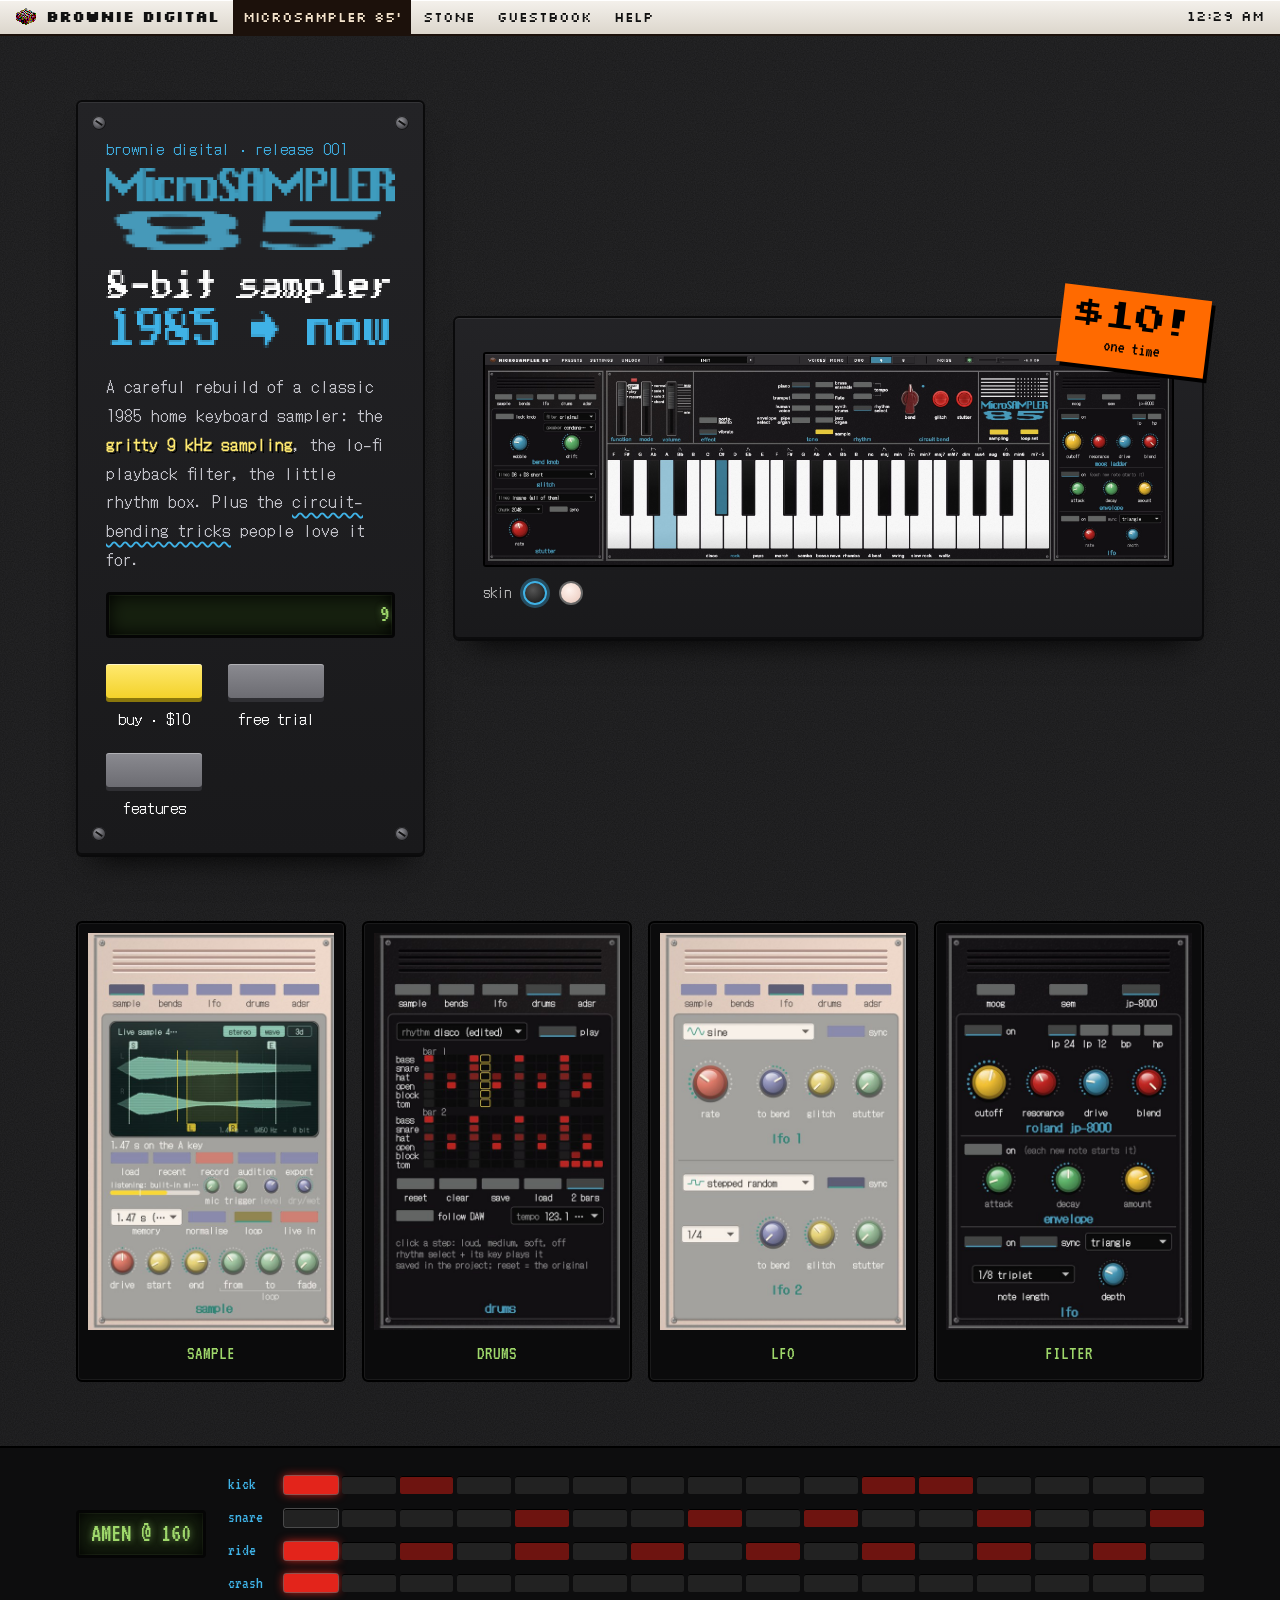
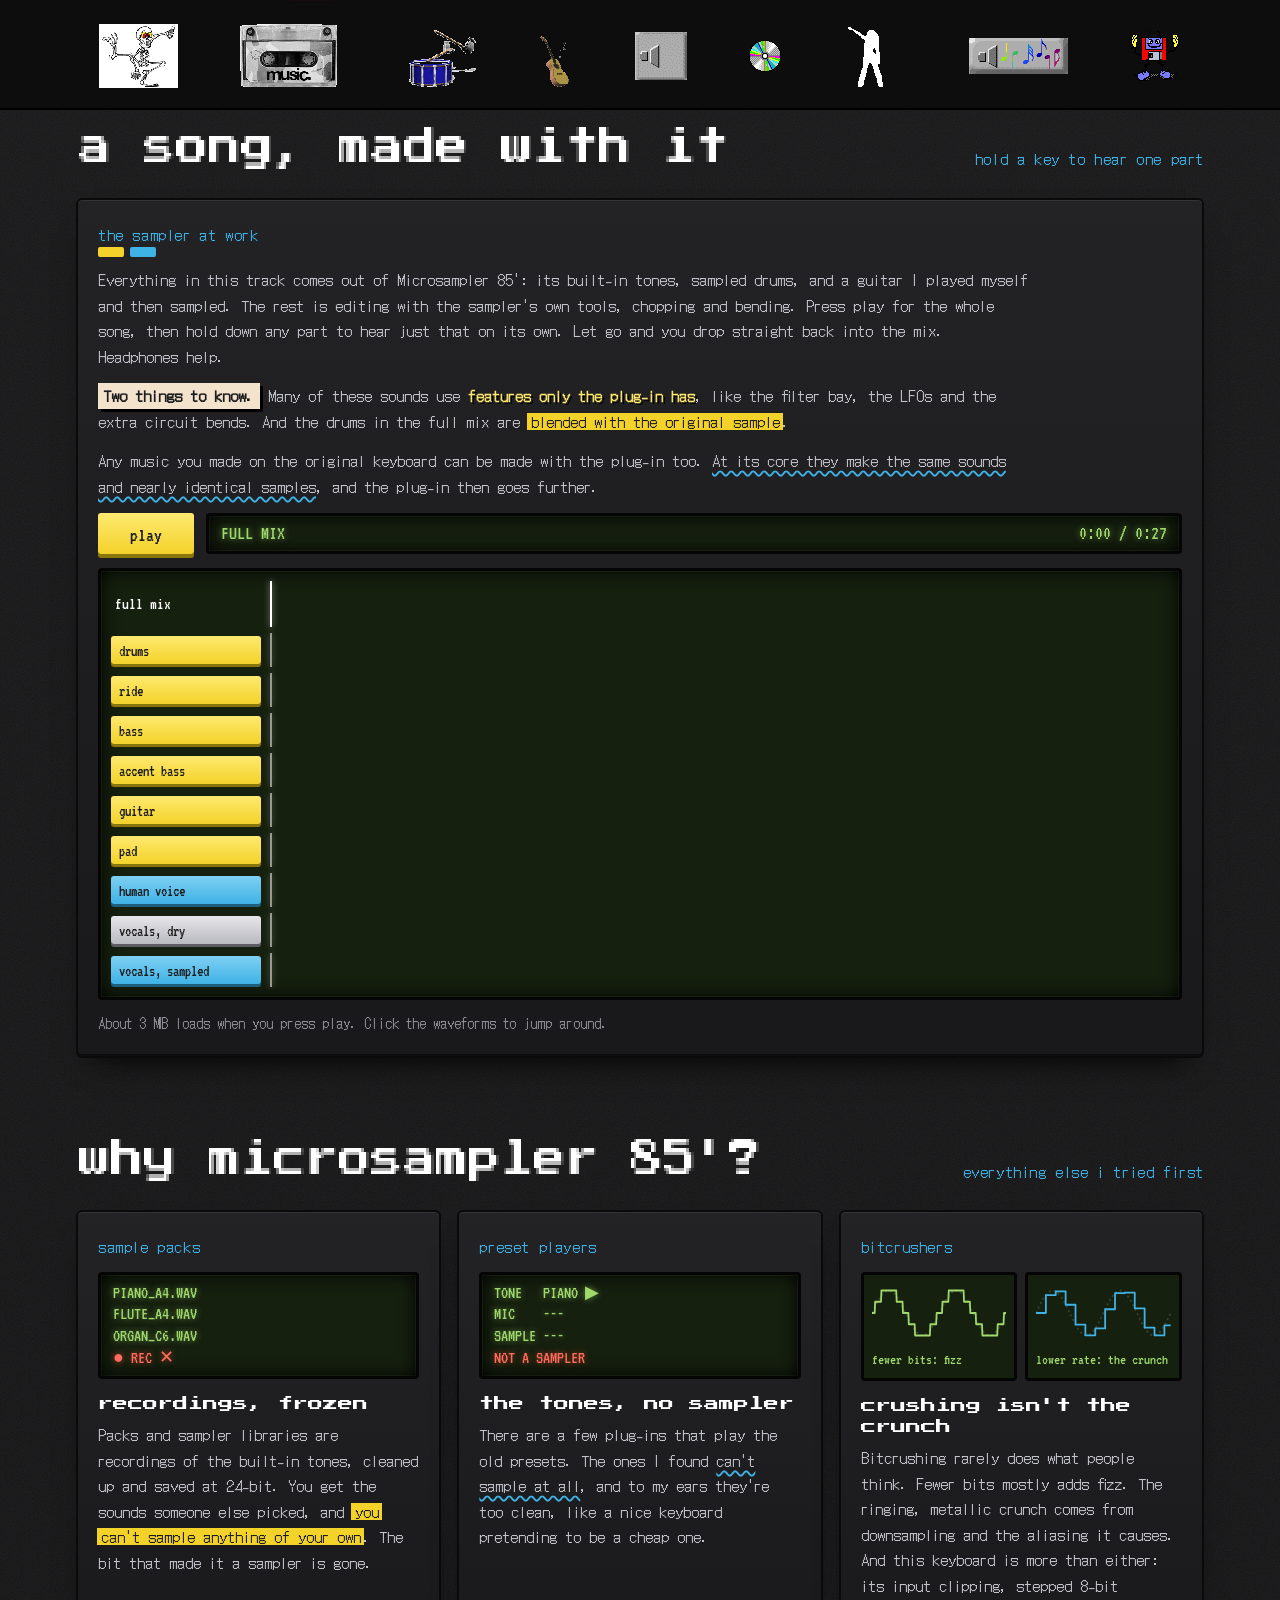
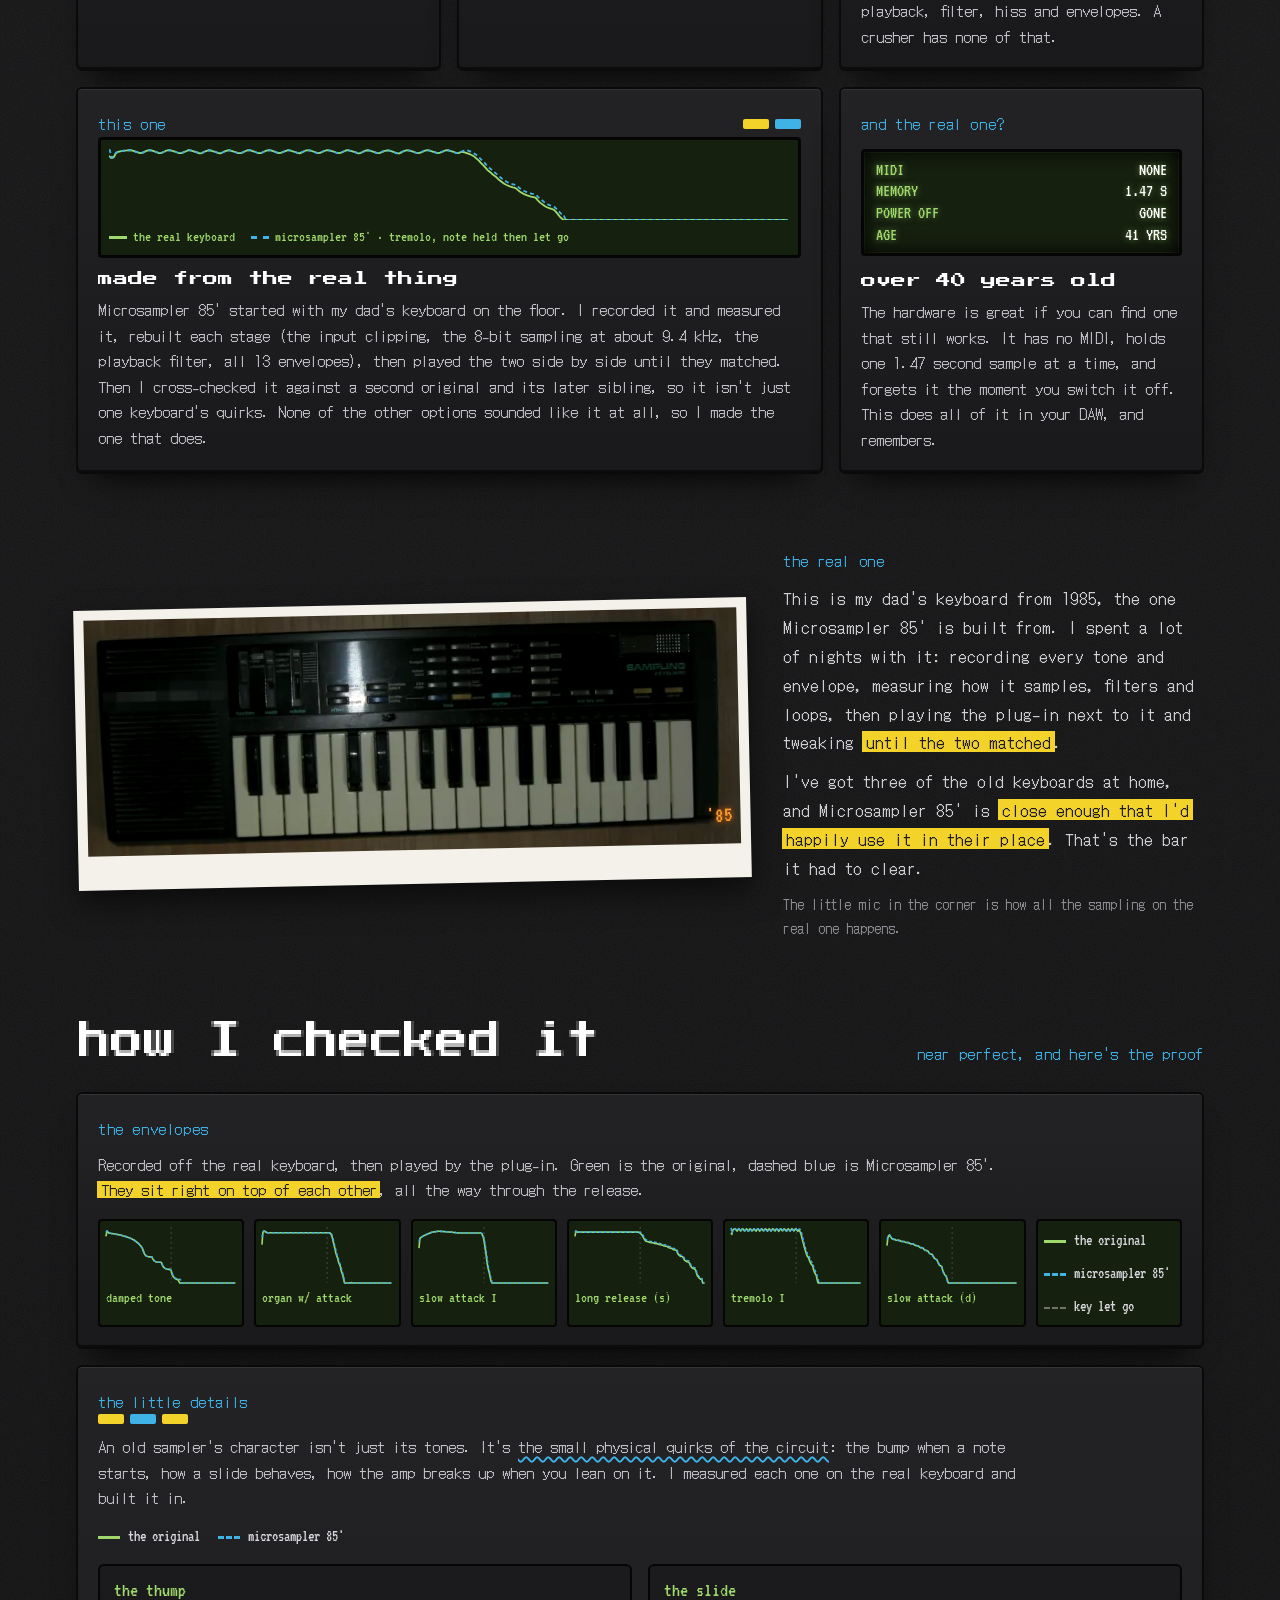
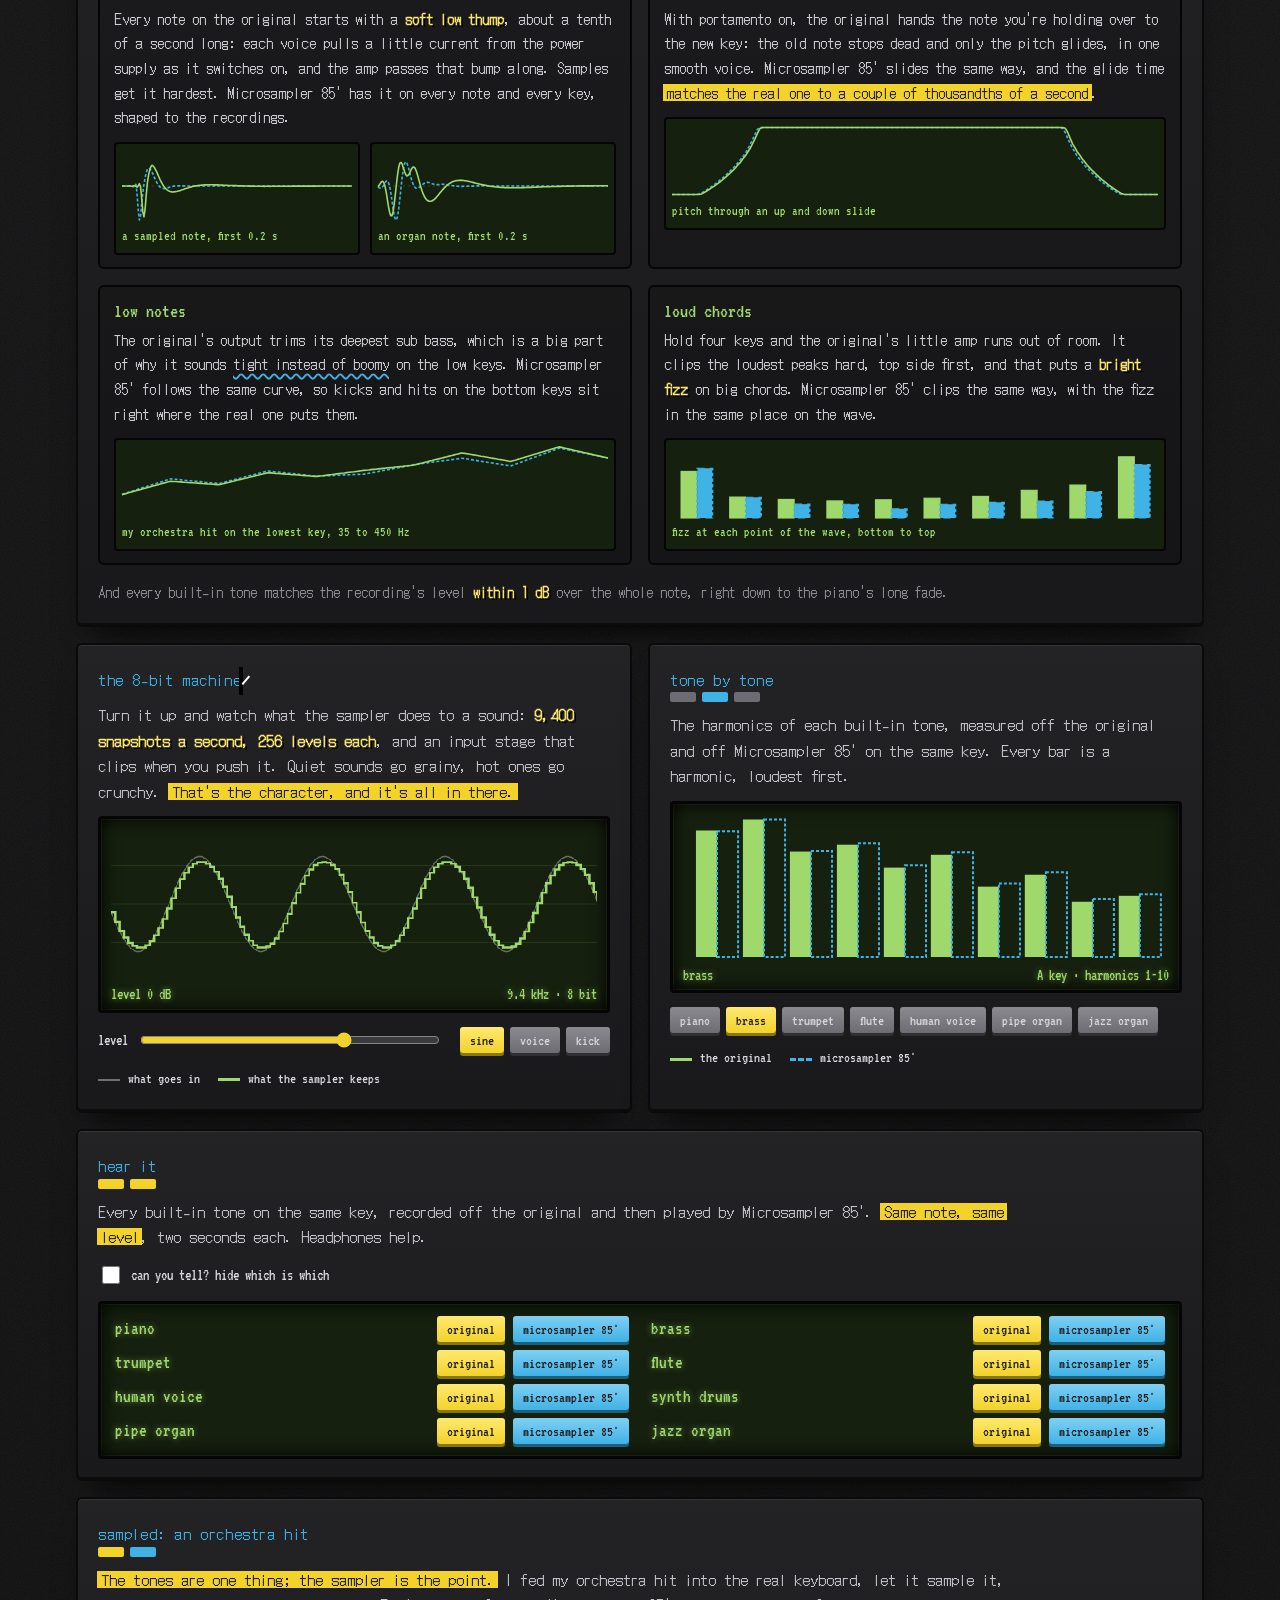
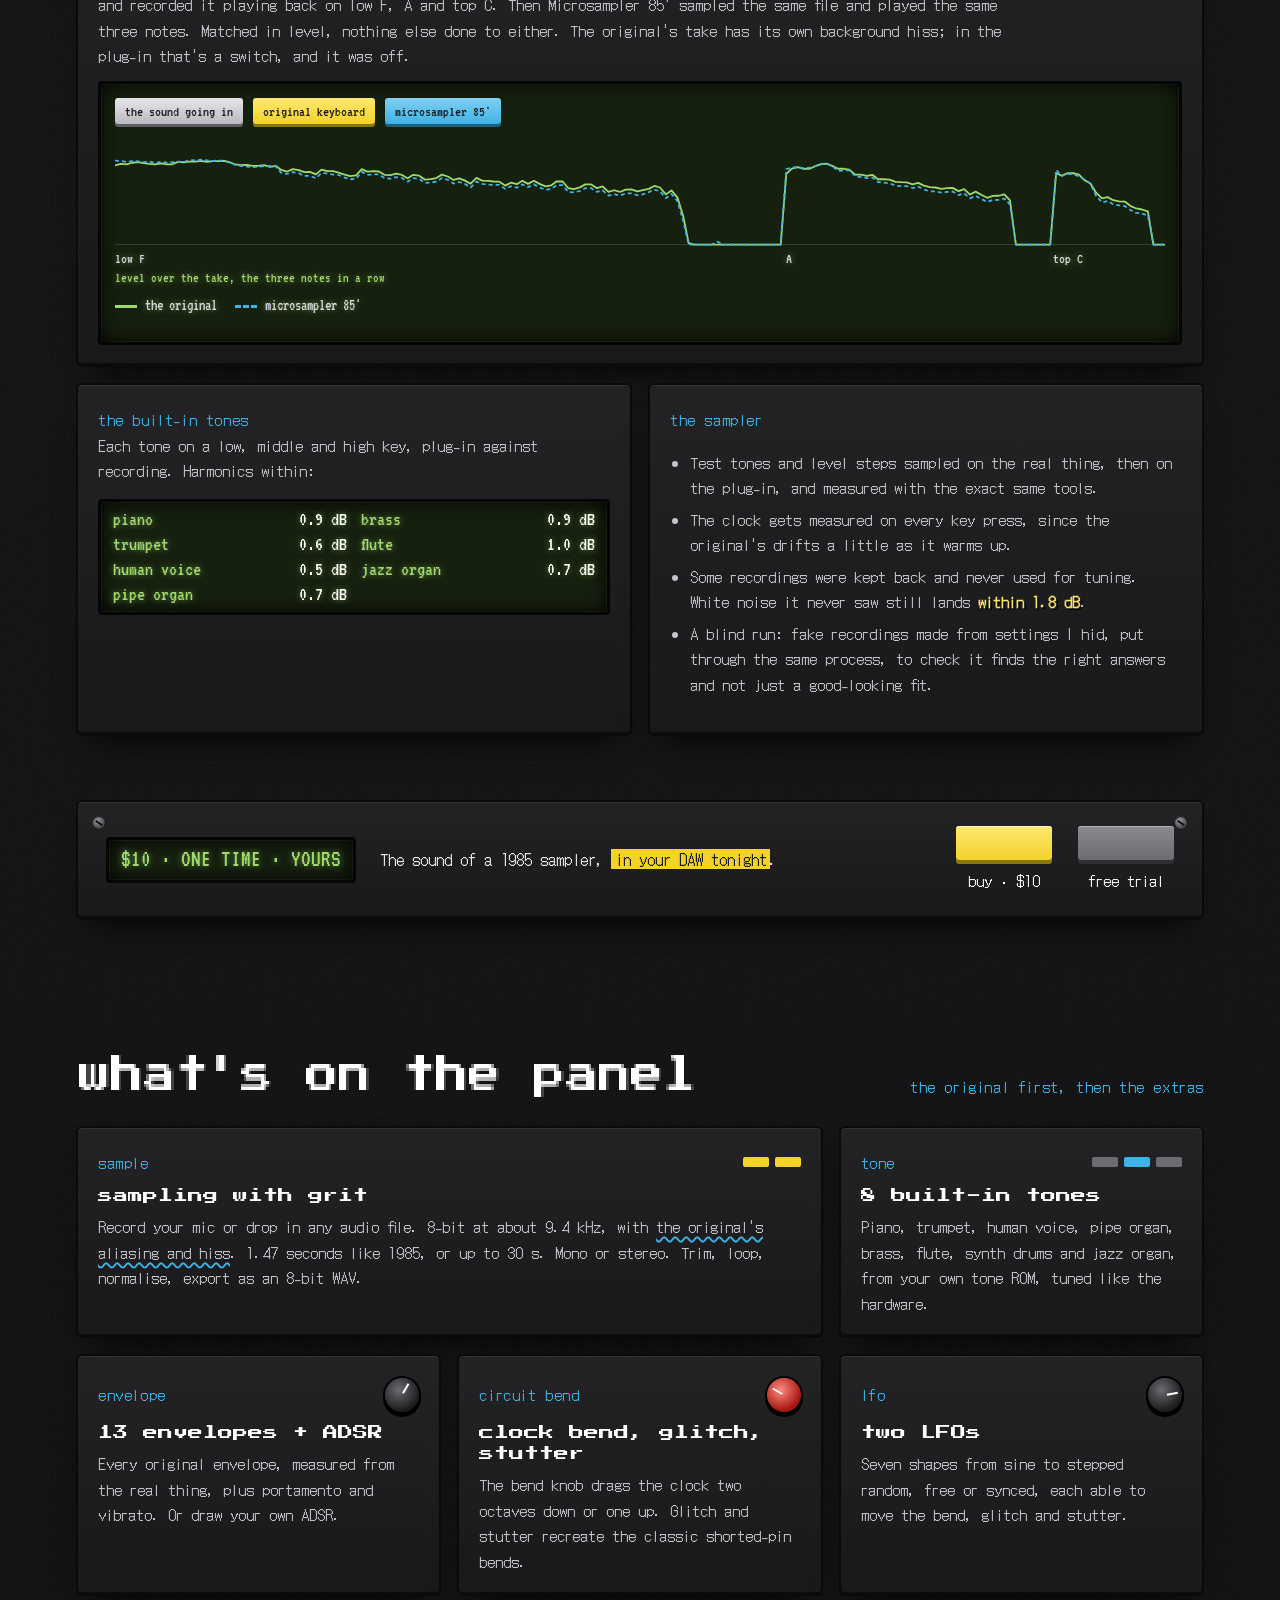
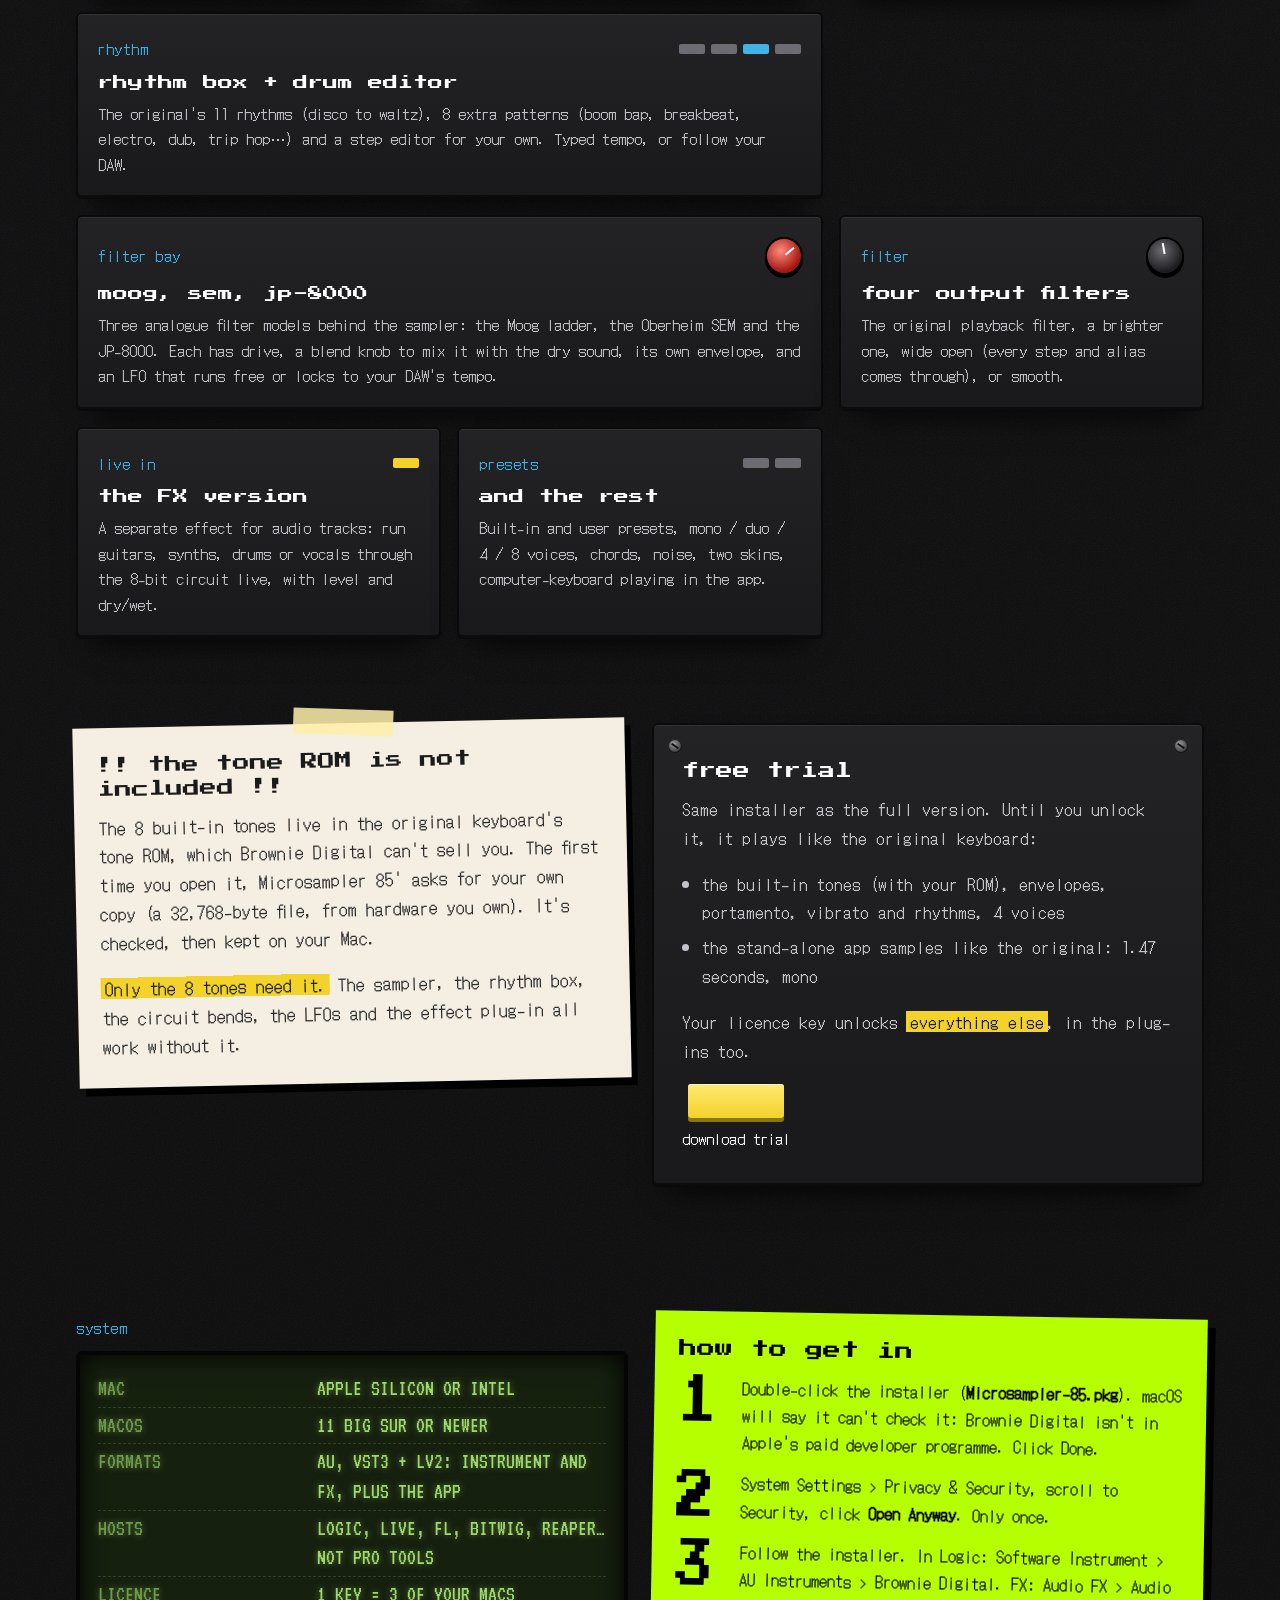
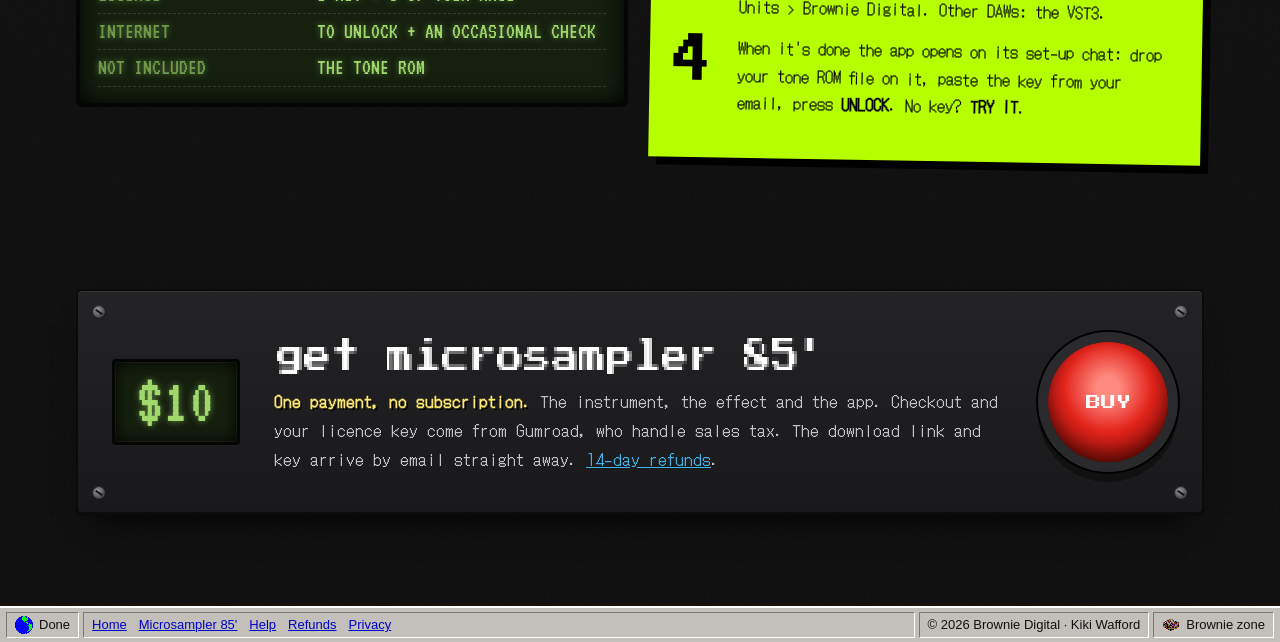
==== microsampler-85/index.html @ 53f3f204 "Buy button and support/privacy text now point at Gumroad" ====
<!doctype html>
<html lang="en">
<head>
<meta charset="utf-8">
<meta name="viewport" content="width=device-width, initial-scale=1">
<title>Microsampler 85'</title>
<meta name="description" content="Microsampler 85' by Brownie Digital: an 8-bit vintage sampler for macOS. Instrument and effect plug-in (AU, VST3, LV2) and a stand-alone app, for Apple Silicon and Intel Macs. $10.">
<link rel="icon" href="../favicon.ico" sizes="48x48">
<link rel="icon" type="image/png" sizes="96x96" href="../img/icon-96.png">
<link rel="icon" type="image/png" sizes="192x192" href="../img/icon-192.png">
<link rel="apple-touch-icon" href="../img/apple-touch-icon.png">
<link rel="preconnect" href="https://fonts.googleapis.com">
<link rel="preconnect" href="https://fonts.gstatic.com" crossorigin>
<link href="https://fonts.googleapis.com/css2?family=DotGothic16&family=Press+Start+2P&family=Silkscreen:wght@400;700&family=VT323&display=swap" rel="stylesheet">
<link rel="stylesheet" href="../style.css?v=18">
<link rel="stylesheet" href="ms85.css?v=11">
<meta property="og:title" content="Microsampler 85' by Brownie Digital">
<meta property="og:description" content="An 8-bit vintage sampler for your Mac: crunchy 9 kHz sampling, circuit bends, a rhythm box. $10.">
<meta property="og:image" content="https://uncleacid1.github.io/img/window-black-grille.jpg">
<meta property="og:site_name" content="Brownie Digital">
</head>
<body>
<header class="topbar">
  <div class="wrap">
    <a class="mark" href="../"><img src="../img/brownie-dither.png" alt="" width="24" height="24"><span>Brownie Digital</span></a>
    <nav class="nav">
      <a href="../microsampler-85/" aria-current="page">Microsampler 85'</a>
      <a href="../#stone">STONE</a>
      <a href="../#guestbook">Guestbook</a>
      <a href="../support/">Help</a>
    </nav>
    <span class="clock" id="clock"></span>
  </div>
</header>

<main class="ms">
  <!-- 1 · faceplate -->
  <section class="face">
    <div class="wrap face-grid">
      <div class="mold">
        <span class="screw tl"></span><span class="screw tr"></span><span class="screw bl"></span><span class="screw br"></span>
        <div class="lbl">brownie digital · release 001</div>
        <img class="logo" src="../img/logo-ms85.png" alt="Microsampler 85'" width="619" height="177">
        <h1 data-lofi="0.34" data-sy="1.4" data-tear><span class="ln">8-bit sampler</span><span class="ln" style="color: #3fb2e6">1985 → now</span></h1>
        <p>A careful rebuild of a classic 1985 home keyboard sampler: the <span class="fx-pop">gritty 9 kHz sampling</span>, the lo-fi playback filter, the little rhythm box. Plus the <span class="fx-wave">circuit-bending tricks</span> people love it for.</p>
        <div class="lcd" aria-hidden="true"><span class="run">9.4 kHz · 8 BIT · 1.47 SEC · 13 ENVELOPES · 11 RHYTHMS · CLOCK BEND · GLITCH · STUTTER · 2 LFOS · AU · VST3 · LV2 · APP · APPLE SILICON + INTEL ·</span></div>
        <div class="keys">
          <a class="key" href="#buy"><i></i>buy · $10</a>
          <a class="key grey" href="#trial"><i></i>free trial</a>
          <a class="key grey" href="#features"><i></i>features</a>
        </div>
      </div>
      <div class="mold screen-wrap">
        <div class="flyer o price">$10!<small>one time</small></div>
        <img id="hero-shot" src="../img/window-black-bends.jpg?v=3" alt="Microsampler 85' with the black skin, the circuit bend settings and the Moog filter open" width="2319" height="710">
        <div class="skins" role="group" aria-label="Skin">skin
          <button type="button" data-skin="black" aria-pressed="true" aria-label="Black skin"></button>
          <button type="button" data-skin="pink" aria-pressed="false" aria-label="Pink skin"></button>
        </div>
      </div>
    </div>
  </section>

  <!-- 4 · screens -->
  <section style="padding-top: 0">
    <div class="wrap screens">
      <figure><img src="../img/bay-pink-sample.jpg?v=3" alt="The sample screen" width="520" height="840" loading="lazy"><figcaption>SAMPLE</figcaption></figure>
      <figure><img src="../img/bay-black-drums.jpg?v=3" alt="The drum editor" width="520" height="840" loading="lazy"><figcaption>DRUMS</figcaption></figure>
      <figure><img src="../img/bay-pink-lfo.jpg?v=3" alt="The two LFOs" width="520" height="840" loading="lazy"><figcaption>LFO</figcaption></figure>
      <figure><img src="../img/bay-black-filter.jpg?v=3" alt="The filter bay: a JP-8000 style filter with blend and a tempo-synced LFO" width="520" height="840" loading="lazy"><figcaption>FILTER</figcaption></figure>
    </div>
  </section>

  <!-- 2 · the break -->
  <section class="breaks" aria-label="A drum pattern">
    <div class="wrap">
      <div class="lcd" style="font-size: 26px">AMEN @ 160</div>
      <div class="steps" id="steps" aria-hidden="true"></div>
    </div>
    <div class="gif-row" style="max-width: var(--wrap); margin: 0 auto; padding: 4px 16px 20px; justify-content: space-around"><img class="gif" src="../img/gif/skeleton.gif" alt="" loading="lazy"><img class="gif" src="../img/gif/cassette.gif" alt="" loading="lazy"><img class="gif" src="../img/gif/drum.gif" alt="" loading="lazy"><img class="gif" src="../img/gif/guitar.gif" alt="" loading="lazy"><img class="gif" src="../img/gif/speaker-btn.gif" alt="" loading="lazy"><img class="gif" src="../img/gif/cd-2.gif" alt="" loading="lazy"><img class="gif" src="../img/gif/dancer.gif" alt="" loading="lazy"><img class="gif" src="../img/gif/music-speaker.gif" alt="" loading="lazy"><img class="gif" src="../img/gif/floppy-robot.gif" alt="" loading="lazy"></div>
  </section>

  <!-- 4b · the song: the whole track, with every part held-to-solo -->
  <section id="song" style="padding-top: 10px">
    <div class="wrap">
      <div class="sec-head">
        <h2 data-lofi="0.4" data-sy="1.3"><span class="ln">a song, made with it</span></h2>
        <span class="lbl">hold a key to hear one part</span>
      </div>
      <div class="mold song">
        <div class="lbl">the sampler at work <span class="mini-keys"><span class="y"></span><span class="b"></span></span></div>
        <p>Everything in this track comes out of Microsampler 85': its built-in tones, sampled drums, and a guitar I played myself and then sampled. The rest is editing with the sampler's own tools, chopping and bending. Press play for the whole song, then hold down any part to hear just that on its own. Let go and you drop straight back into the mix. Headphones help.</p>
        <p class="song-fine"><b class="fx-box fx-jit">Two things to know.</b> Many of these sounds use <span class="fx-pop">features only the plug-in has</span>, like the filter bay, the LFOs and the extra circuit bends. And the drums in the full mix are <span class="fx-mark">blended with the original sample</span>.</p>
        <p class="song-fine">Any music you made on the original keyboard can be made with the plug-in too. <span class="fx-wave">At its core they make the same sounds and nearly identical samples</span>, and the plug-in then goes further.</p>
        <div class="song-top">
          <button type="button" class="song-play" id="songPlay" aria-label="Play the song">play</button>
          <div class="lcd song-lcd"><span id="songState">FULL MIX</span><span id="songTime">0:00 / 0:27</span></div>
        </div>
        <div class="song-grid" id="songGrid">
          <div class="song-loading" id="songLoading" hidden role="status"><span>Loading<b class="dots"></b></span></div>
          <div class="song-row main"><span class="song-name">full mix</span><div class="song-lane"><canvas></canvas><i class="ph"></i></div></div>
          <div class="song-row"><button type="button" class="song-btn" data-s="drums" aria-label="Hold to hear only the drums">drums</button><div class="song-lane"><canvas></canvas><i class="ph"></i></div></div>
          <div class="song-row"><button type="button" class="song-btn" data-s="ride" aria-label="Hold to hear only the ride">ride</button><div class="song-lane"><canvas></canvas><i class="ph"></i></div></div>
          <div class="song-row"><button type="button" class="song-btn" data-s="bass" aria-label="Hold to hear only the bass">bass</button><div class="song-lane"><canvas></canvas><i class="ph"></i></div></div>
          <div class="song-row"><button type="button" class="song-btn" data-s="accent-bass" aria-label="Hold to hear only the accent bass">accent bass</button><div class="song-lane"><canvas></canvas><i class="ph"></i></div></div>
          <div class="song-row"><button type="button" class="song-btn" data-s="guitar" aria-label="Hold to hear only the guitar">guitar</button><div class="song-lane"><canvas></canvas><i class="ph"></i></div></div>
          <div class="song-row"><button type="button" class="song-btn" data-s="pad" aria-label="Hold to hear only the pad">pad</button><div class="song-lane"><canvas></canvas><i class="ph"></i></div></div>
          <div class="song-row"><button type="button" class="song-btn" data-s="human-voice" aria-label="Hold to hear only the human voice">human voice</button><div class="song-lane"><canvas></canvas><i class="ph"></i></div></div>
          <div class="song-row"><button type="button" class="song-btn" data-s="vocals-raw" aria-label="Hold to hear only the vocals, dry">vocals, dry</button><div class="song-lane"><canvas></canvas><i class="ph"></i></div></div>
          <div class="song-row"><button type="button" class="song-btn" data-s="vocals" aria-label="Hold to hear only the vocals, sampled">vocals, sampled</button><div class="song-lane"><canvas></canvas><i class="ph"></i></div></div>
        </div>
        <p class="small" id="songNote">About 3 MB loads when you press play. Click the waveforms to jump around.</p>
      </div>
    </div>
  </section>

  <!-- 4c · why this one -->
  <section id="why" style="padding-top: 10px">
    <div class="wrap">
      <div class="sec-head">
        <h2 data-lofi="0.4" data-sy="1.3"><span class="ln">why microsampler 85'?</span></h2>
        <span class="lbl">everything else I tried first</span>
      </div>
      <div class="ctrl">
        <div class="mold"><div class="lbl">sample packs</div><div class="why-vis lcd files" aria-hidden="true"><span>PIANO_A4.WAV</span><span>FLUTE_A4.WAV</span><span>ORGAN_C6.WAV</span><span class="no">● REC ✕</span></div><h3>recordings, frozen</h3><p>Packs and sampler libraries are recordings of the built-in tones, cleaned up and saved at 24-bit. You get the sounds someone else picked, and <span class="fx-mark">you can't sample anything of your own</span>. The bit that made it a sampler is gone.</p></div>
        <div class="mold"><div class="lbl">preset players</div><div class="why-vis lcd files" aria-hidden="true"><span>TONE&nbsp;&nbsp;&nbsp;PIANO ▶</span><span>MIC&nbsp;&nbsp;&nbsp;&nbsp;---</span><span>SAMPLE ---</span><span class="no">NOT A SAMPLER</span></div><h3>the tones, no sampler</h3><p>There are a few plug-ins that play the old presets. The ones I found <span class="fx-wave">can't sample at all</span>, and to my ears they're too clean, like a nice keyboard pretending to be a cheap one.</p></div>
        <div class="mold"><div class="lbl">bitcrushers</div><div class="why-vis crush" aria-hidden="true"><figure><svg viewBox="0 0 300 80" preserveAspectRatio="none"><polyline class="ghost" points="0,40.0 2,37.5 4,35.0 6,32.5 8,30.1 10,27.8 12,25.5 14,23.4 16,21.4 18,19.5 20,17.7 22,16.1 24,14.7 26,13.4 28,12.3 30,11.5 32,10.8 34,10.3 36,10.1 38,10.0 40,10.2 42,10.5 44,11.1 46,11.9 48,12.9 50,14.0 52,15.4 54,16.9 56,18.6 58,20.4 60,22.4 62,24.5 64,26.7 66,29.0 68,31.3 70,33.8 72,36.2 74,38.7 76,41.3 78,43.8 80,46.2 82,48.7 84,51.0 86,53.3 88,55.5 90,57.6 92,59.6 94,61.4 96,63.1 98,64.6 100,66.0 102,67.1 104,68.1 106,68.9 108,69.5 110,69.8 112,70.0 114,69.9 116,69.7 118,69.2 120,68.5 122,67.7 124,66.6 126,65.3 128,63.9 130,62.3 132,60.5 134,58.6 136,56.6 138,54.5 140,52.2 142,49.9 144,47.5 146,45.0 148,42.5 150,40.0 152,37.5 154,35.0 156,32.5 158,30.1 160,27.8 162,25.5 164,23.4 166,21.4 168,19.5 170,17.7 172,16.1 174,14.7 176,13.4 178,12.3 180,11.5 182,10.8 184,10.3 186,10.1 188,10.0 190,10.2 192,10.5 194,11.1 196,11.9 198,12.9 200,14.0 202,15.4 204,16.9 206,18.6 208,20.4 210,22.4 212,24.5 214,26.7 216,29.0 218,31.3 220,33.8 222,36.2 224,38.7 226,41.3 228,43.8 230,46.2 232,48.7 234,51.0 236,53.3 238,55.5 240,57.6 242,59.6 244,61.4 246,63.1 248,64.6 250,66.0 252,67.1 254,68.1 256,68.9 258,69.5 260,69.8 262,70.0 264,69.9 266,69.7 268,69.2 270,68.5 272,67.7 274,66.6 276,65.3 278,63.9 280,62.3 282,60.5 284,58.6 286,56.6 288,54.5 290,52.2 292,49.9 294,47.5 296,45.0 298,42.5 300,40.0"/><polyline class="hw" points="0,40.0 1,40.0 2,40.0 3,40.0 4,40.0 5,40.0 6,40.0 7,25.0 8,25.0 9,25.0 10,25.0 11,25.0 12,25.0 13,25.0 14,25.0 15,25.0 16,25.0 17,25.0 18,25.0 19,25.0 20,25.0 21,10.0 22,10.0 23,10.0 24,10.0 25,10.0 26,10.0 27,10.0 28,10.0 29,10.0 30,10.0 31,10.0 32,10.0 33,10.0 34,10.0 35,10.0 36,10.0 37,10.0 38,10.0 39,10.0 40,10.0 41,10.0 42,10.0 43,10.0 44,10.0 45,10.0 46,10.0 47,10.0 48,10.0 49,10.0 50,10.0 51,10.0 52,10.0 53,10.0 54,10.0 55,25.0 56,25.0 57,25.0 58,25.0 59,25.0 60,25.0 61,25.0 62,25.0 63,25.0 64,25.0 65,25.0 66,25.0 67,25.0 68,25.0 69,40.0 70,40.0 71,40.0 72,40.0 73,40.0 74,40.0 75,40.0 76,40.0 77,40.0 78,40.0 79,40.0 80,40.0 81,40.0 82,55.0 83,55.0 84,55.0 85,55.0 86,55.0 87,55.0 88,55.0 89,55.0 90,55.0 91,55.0 92,55.0 93,55.0 94,55.0 95,55.0 96,70.0 97,70.0 98,70.0 99,70.0 100,70.0 101,70.0 102,70.0 103,70.0 104,70.0 105,70.0 106,70.0 107,70.0 108,70.0 109,70.0 110,70.0 111,70.0 112,70.0 113,70.0 114,70.0 115,70.0 116,70.0 117,70.0 118,70.0 119,70.0 120,70.0 121,70.0 122,70.0 123,70.0 124,70.0 125,70.0 126,70.0 127,70.0 128,70.0 129,70.0 130,55.0 131,55.0 132,55.0 133,55.0 134,55.0 135,55.0 136,55.0 137,55.0 138,55.0 139,55.0 140,55.0 141,55.0 142,55.0 143,55.0 144,40.0 145,40.0 146,40.0 147,40.0 148,40.0 149,40.0 150,40.0 151,40.0 152,40.0 153,40.0 154,40.0 155,40.0 156,40.0 157,25.0 158,25.0 159,25.0 160,25.0 161,25.0 162,25.0 163,25.0 164,25.0 165,25.0 166,25.0 167,25.0 168,25.0 169,25.0 170,25.0 171,10.0 172,10.0 173,10.0 174,10.0 175,10.0 176,10.0 177,10.0 178,10.0 179,10.0 180,10.0 181,10.0 182,10.0 183,10.0 184,10.0 185,10.0 186,10.0 187,10.0 188,10.0 189,10.0 190,10.0 191,10.0 192,10.0 193,10.0 194,10.0 195,10.0 196,10.0 197,10.0 198,10.0 199,10.0 200,10.0 201,10.0 202,10.0 203,10.0 204,10.0 205,25.0 206,25.0 207,25.0 208,25.0 209,25.0 210,25.0 211,25.0 212,25.0 213,25.0 214,25.0 215,25.0 216,25.0 217,25.0 218,25.0 219,40.0 220,40.0 221,40.0 222,40.0 223,40.0 224,40.0 225,40.0 226,40.0 227,40.0 228,40.0 229,40.0 230,40.0 231,40.0 232,55.0 233,55.0 234,55.0 235,55.0 236,55.0 237,55.0 238,55.0 239,55.0 240,55.0 241,55.0 242,55.0 243,55.0 244,55.0 245,55.0 246,70.0 247,70.0 248,70.0 249,70.0 250,70.0 251,70.0 252,70.0 253,70.0 254,70.0 255,70.0 256,70.0 257,70.0 258,70.0 259,70.0 260,70.0 261,70.0 262,70.0 263,70.0 264,70.0 265,70.0 266,70.0 267,70.0 268,70.0 269,70.0 270,70.0 271,70.0 272,70.0 273,70.0 274,70.0 275,70.0 276,70.0 277,70.0 278,70.0 279,70.0 280,55.0 281,55.0 282,55.0 283,55.0 284,55.0 285,55.0 286,55.0 287,55.0 288,55.0 289,55.0 290,55.0 291,55.0 292,55.0 293,55.0 294,40.0 295,40.0 296,40.0 297,40.0 298,40.0 299,40.0 300,40.0"/></svg><figcaption>fewer bits: fizz</figcaption></figure><figure><svg viewBox="0 0 300 80" preserveAspectRatio="none"><polyline class="ghost" points="0,40.0 2,37.5 4,35.0 6,32.5 8,30.1 10,27.8 12,25.5 14,23.4 16,21.4 18,19.5 20,17.7 22,16.1 24,14.7 26,13.4 28,12.3 30,11.5 32,10.8 34,10.3 36,10.1 38,10.0 40,10.2 42,10.5 44,11.1 46,11.9 48,12.9 50,14.0 52,15.4 54,16.9 56,18.6 58,20.4 60,22.4 62,24.5 64,26.7 66,29.0 68,31.3 70,33.8 72,36.2 74,38.7 76,41.3 78,43.8 80,46.2 82,48.7 84,51.0 86,53.3 88,55.5 90,57.6 92,59.6 94,61.4 96,63.1 98,64.6 100,66.0 102,67.1 104,68.1 106,68.9 108,69.5 110,69.8 112,70.0 114,69.9 116,69.7 118,69.2 120,68.5 122,67.7 124,66.6 126,65.3 128,63.9 130,62.3 132,60.5 134,58.6 136,56.6 138,54.5 140,52.2 142,49.9 144,47.5 146,45.0 148,42.5 150,40.0 152,37.5 154,35.0 156,32.5 158,30.1 160,27.8 162,25.5 164,23.4 166,21.4 168,19.5 170,17.7 172,16.1 174,14.7 176,13.4 178,12.3 180,11.5 182,10.8 184,10.3 186,10.1 188,10.0 190,10.2 192,10.5 194,11.1 196,11.9 198,12.9 200,14.0 202,15.4 204,16.9 206,18.6 208,20.4 210,22.4 212,24.5 214,26.7 216,29.0 218,31.3 220,33.8 222,36.2 224,38.7 226,41.3 228,43.8 230,46.2 232,48.7 234,51.0 236,53.3 238,55.5 240,57.6 242,59.6 244,61.4 246,63.1 248,64.6 250,66.0 252,67.1 254,68.1 256,68.9 258,69.5 260,69.8 262,70.0 264,69.9 266,69.7 268,69.2 270,68.5 272,67.7 274,66.6 276,65.3 278,63.9 280,62.3 282,60.5 284,58.6 286,56.6 288,54.5 290,52.2 292,49.9 294,47.5 296,45.0 298,42.5 300,40.0"/><polyline class="pl" points="0,40.0 22,40.0 22,16.1 44,16.1 44,11.1 66,11.1 66,29.0 88,29.0 88,55.5 110,55.5 110,69.8 132,69.8 132,60.5 154,60.5 154,35.0 176,35.0 176,13.4 198,13.4 198,12.9 220,12.9 220,33.8 242,33.8 242,59.6 264,59.6 264,69.9 286,69.9 286,56.6 300,56.6"/></svg><figcaption>lower rate: the crunch</figcaption></figure></div><h3>crushing isn't the crunch</h3><p>Bitcrushing rarely does what people think. Fewer bits mostly adds fizz. The ringing, metallic crunch comes from downsampling and the aliasing it causes. And this keyboard is more than either: its input clipping, stepped 8-bit playback, filter, hiss and envelopes. A crusher has none of that.</p></div>
        <div class="mold wide"><div class="lbl">this one <span class="mini-keys"><span class="y"></span><span class="b"></span></span></div><div class="why-vis match" aria-hidden="true"><svg viewBox="0 0 300 80" preserveAspectRatio="none"><polyline class="hw" points="0.0,8.6 1.0,11.3 2.0,10.5 3.0,6.1 4.0,4.3 5.0,3.7 6.0,3.3 7.0,2.9 8.0,2.7 9.0,2.3 10.0,2.7 11.0,3.4 12.0,4.3 13.0,5.2 14.0,5.8 15.0,5.1 16.0,3.8 17.0,2.8 18.0,2.4 19.0,3.0 20.0,3.8 21.0,4.7 22.0,5.6 23.0,5.6 24.0,4.4 25.0,3.3 26.0,2.5 27.0,2.5 28.0,3.2 29.0,3.9 30.0,5.0 31.0,5.8 32.0,5.6 33.0,4.6 34.0,3.6 35.0,2.4 36.0,2.7 37.0,3.4 38.0,4.2 39.0,5.1 40.0,6.0 41.0,5.6 42.0,4.2 43.0,3.2 44.0,2.5 45.0,2.9 46.0,3.7 47.0,4.4 48.0,5.5 49.0,6.0 50.0,5.0 51.0,3.8 52.0,3.0 53.0,2.5 54.0,3.2 55.0,3.9 56.0,4.8 57.0,5.7 58.0,5.8 59.0,4.8 60.0,3.6 61.0,2.7 62.0,2.5 63.0,3.2 64.0,3.9 65.0,5.0 66.0,5.8 67.0,5.6 68.0,4.4 69.0,3.3 70.0,2.7 71.0,2.5 72.0,3.3 73.0,4.1 74.0,5.1 75.0,5.8 76.0,5.2 77.0,4.2 78.0,3.2 79.0,2.4 80.0,2.8 81.0,3.7 82.0,4.4 83.0,5.5 84.0,6.0 85.0,4.8 86.0,3.6 87.0,2.7 88.0,2.7 89.0,3.0 90.0,3.9 91.0,4.8 92.0,5.7 93.0,5.5 94.0,4.3 95.0,3.3 96.0,2.5 97.0,2.7 98.0,3.3 99.0,4.1 100.0,5.0 101.0,5.8 102.0,5.5 103.0,4.4 104.0,3.3 105.0,2.4 106.0,2.8 107.0,3.4 108.0,4.2 109.0,5.2 110.0,6.1 111.0,5.3 112.0,4.1 113.0,3.0 114.0,2.5 115.0,2.9 116.0,3.7 117.0,4.6 118.0,5.6 119.0,5.8 120.0,4.8 121.0,3.8 122.0,2.9 123.0,2.7 124.0,3.2 125.0,4.1 126.0,5.0 127.0,6.0 128.0,6.0 129.0,4.6 130.0,3.4 131.0,2.7 132.0,2.7 133.0,3.2 134.0,4.1 135.0,5.0 136.0,5.8 137.0,5.5 138.0,4.3 139.0,3.3 140.0,2.5 141.0,2.7 142.0,3.4 143.0,4.2 144.0,5.2 145.0,5.8 146.0,5.1 147.0,4.1 148.0,2.9 149.0,2.4 150.0,3.0 151.0,3.7 152.0,4.4 153.0,5.6 154.0,5.8 155.0,4.6 156.0,4.3 157.0,5.1 158.0,6.0 159.0,6.9 160.0,8.1 161.0,9.5 162.0,11.8 163.0,14.1 164.0,16.8 165.0,19.4 166.0,22.0 167.0,24.8 168.0,26.9 169.0,29.2 170.0,31.0 171.0,33.1 172.0,35.6 173.0,37.5 174.0,39.4 175.0,40.8 176.0,42.0 177.0,42.9 178.0,43.7 179.0,44.3 180.0,46.2 181.0,48.3 182.0,49.9 183.0,51.3 184.0,52.3 185.0,53.2 186.0,54.0 187.0,54.5 188.0,55.1 189.0,58.2 190.0,60.7 191.0,62.6 192.0,64.4 193.0,65.8 194.0,66.8 195.0,67.7 196.0,68.4 197.0,70.9 198.0,74.0 199.0,77.2 200.0,79.2 201.0,80.0 202.0,80.0 203.0,80.0 204.0,80.0 205.0,80.0 206.0,80.0 207.0,80.0 208.0,80.0 209.0,80.0 210.0,80.0 211.0,80.0 212.0,80.0 213.0,80.0 214.0,80.0 215.0,80.0 216.0,80.0 217.0,80.0 218.0,80.0 219.0,80.0 220.0,80.0 221.0,80.0 222.0,80.0 223.0,80.0 224.0,80.0 225.0,80.0 226.0,80.0 227.0,80.0 228.0,80.0 229.0,80.0 230.0,80.0 231.0,80.0 232.0,80.0 233.0,80.0 234.0,80.0 235.0,80.0 236.0,80.0 237.0,80.0 238.0,80.0 239.0,80.0 240.0,80.0 241.0,80.0 242.0,80.0 243.0,80.0 244.0,80.0 245.0,80.0 246.0,80.0 247.0,80.0 248.0,80.0 249.0,80.0 250.0,80.0 251.0,80.0 252.0,80.0 253.0,80.0 254.0,80.0 255.0,80.0 256.0,80.0 257.0,80.0 258.0,80.0 259.0,80.0 260.0,80.0 261.0,80.0 262.0,80.0 263.0,80.0 264.0,80.0 265.0,80.0 266.0,80.0 267.0,80.0 268.0,80.0 269.0,80.0 270.0,80.0 271.0,80.0 272.0,80.0 273.0,80.0 274.0,80.0 275.0,80.0 276.0,80.0 277.0,80.0 278.0,80.0 279.0,80.0 280.0,80.0 281.0,80.0 282.0,80.0 283.0,80.0 284.0,80.0 285.0,80.0 286.0,80.0 287.0,80.0 288.0,80.0 289.0,80.0 290.0,80.0 291.0,80.0 292.0,80.0 293.0,80.0 294.0,80.0 295.0,80.0 296.0,80.0 297.0,80.0 298.0,80.0 299.0,80.0"/><polyline class="pl dash" points="0.2,1.3 1.2,11.0 2.2,8.5 3.2,4.8 4.2,3.9 5.2,3.6 6.2,3.2 7.2,2.8 8.2,2.5 9.2,2.4 10.2,2.9 11.2,3.6 12.2,4.4 13.2,5.3 14.2,5.7 15.2,4.6 16.2,3.6 17.2,2.7 18.2,2.5 19.2,3.0 20.2,3.9 21.2,4.8 22.2,5.7 23.2,5.6 24.2,4.2 25.2,3.2 26.3,2.4 27.2,2.8 28.2,3.3 29.2,4.1 30.2,5.0 31.2,5.8 32.2,5.3 33.2,4.1 34.3,3.2 35.2,2.4 36.2,2.8 37.2,3.4 38.2,4.2 39.2,5.2 40.3,6.0 41.2,5.2 42.2,3.9 43.2,2.9 44.2,2.5 45.3,2.9 46.2,3.8 47.2,4.6 48.2,5.6 49.2,6.0 50.2,4.7 51.2,3.6 52.2,2.7 53.2,2.7 54.2,3.3 55.2,4.1 56.2,5.0 57.2,5.8 58.3,5.5 59.2,4.4 60.2,3.4 61.3,2.4 62.3,2.5 63.2,3.4 64.2,4.1 65.2,5.0 66.2,5.8 67.2,5.5 68.2,4.2 69.2,3.0 70.2,2.5 71.2,2.7 72.2,3.4 73.2,4.3 74.3,5.2 75.2,5.7 76.2,5.0 77.2,3.7 78.2,2.9 79.2,2.4 80.2,2.9 81.2,3.7 82.2,4.6 83.3,5.6 84.2,5.6 85.2,4.6 86.3,3.4 87.2,2.5 88.2,2.7 89.2,3.3 90.2,4.1 91.2,5.0 92.2,5.8 93.2,5.3 94.2,3.9 95.2,2.9 96.3,2.4 97.2,2.8 98.2,3.4 99.3,4.2 100.2,5.1 101.2,5.8 102.2,5.2 103.2,4.1 104.2,3.0 105.2,2.3 106.2,2.8 107.2,3.6 108.2,4.4 109.3,5.3 110.2,6.0 111.2,5.2 112.3,3.8 113.2,2.8 114.2,2.5 115.3,3.2 116.2,3.8 117.3,4.7 118.3,5.6 119.2,5.8 120.2,4.4 121.2,3.4 122.2,2.5 123.2,2.7 124.2,3.3 125.2,4.1 126.2,5.1 127.2,5.8 128.2,5.7 129.2,4.3 130.2,3.3 131.2,2.4 132.2,2.8 133.2,3.3 134.2,4.2 135.2,5.1 136.2,5.8 137.2,5.3 138.2,3.9 139.2,3.0 140.2,2.4 141.3,2.8 142.2,3.6 143.2,4.3 144.2,5.2 145.2,5.8 146.2,4.7 147.2,3.7 148.2,2.8 149.2,2.5 150.2,3.0 151.2,3.8 152.2,4.7 153.2,5.6 154.2,5.6 155.2,4.3 156.2,3.2 157.2,2.5 158.2,2.9 159.2,3.8 160.2,5.0 161.2,6.5 162.3,8.4 163.2,10.7 164.2,13.2 165.3,15.7 166.2,18.4 167.2,21.0 168.3,23.4 169.2,25.7 170.2,27.6 171.2,29.7 172.2,32.0 173.2,34.0 174.2,35.9 175.2,37.5 176.2,38.7 177.2,39.6 178.2,40.5 179.2,41.1 180.2,42.9 181.2,45.0 182.2,46.6 183.2,48.0 184.2,49.1 185.3,50.0 186.2,50.7 187.2,51.2 188.3,52.1 189.2,54.6 190.2,57.1 191.3,59.0 192.2,60.8 193.2,62.5 194.2,63.5 195.2,64.4 196.2,65.3 197.2,67.6 198.2,70.2 199.2,73.0 200.2,73.3 201.3,80.0 202.2,80.0 203.3,80.0 204.2,80.0 205.2,80.0 206.2,80.0 207.2,80.0 208.2,80.0 209.2,80.0 210.2,80.0 211.2,80.0 212.2,80.0 213.2,80.0 214.3,80.0 215.2,80.0 216.2,80.0 217.2,80.0 218.2,80.0 219.2,80.0 220.3,80.0 221.2,80.0 222.2,80.0 223.2,80.0 224.3,80.0 225.2,80.0 226.3,80.0 227.2,80.0 228.2,80.0 229.2,80.0 230.3,80.0 231.2,80.0 232.2,80.0 233.2,80.0 234.2,80.0 235.2,80.0 236.2,80.0 237.3,80.0 238.2,80.0 239.2,80.0 240.2,80.0 241.2,80.0 242.2,80.0 243.3,80.0 244.2,80.0 245.2,80.0 246.2,80.0 247.2,80.0 248.2,80.0 249.3,80.0 250.2,80.0 251.2,80.0 252.2,80.0 253.3,80.0 254.2,80.0 255.3,80.0 256.2,80.0 257.2,80.0 258.2,80.0 259.2,80.0 260.2,80.0 261.2,80.0 262.2,80.0 263.2,80.0 264.2,80.0 265.2,80.0 266.2,80.0 267.2,80.0 268.2,80.0 269.2,80.0 270.2,80.0 271.2,80.0 272.2,80.0 273.2,80.0 274.2,80.0 275.2,80.0 276.2,80.0 277.2,80.0 278.3,80.0 279.2,80.0 280.2,80.0 281.2,80.0 282.2,80.0 283.2,80.0 284.2,80.0 285.2,80.0 286.2,80.0 287.2,80.0 288.2,80.0 289.2,80.0 290.2,80.0 291.2,80.0 292.2,80.0 293.2,80.0 294.2,80.0 295.2,80.0 296.2,80.0 297.2,80.0 298.2,80.0 299.2,80.0"/></svg><span class="cap"><i class="hw"></i>the real keyboard <i class="pl"></i>microsampler 85' · tremolo, note held then let go</span></div><h3>made from the real thing</h3><p>Microsampler 85' started with my dad's keyboard on the floor. I recorded it and measured it, rebuilt each stage (the input clipping, the 8-bit sampling at about 9.4 kHz, the playback filter, all 13 envelopes), then played the two side by side until they matched. Then I cross-checked it against a second original and its later sibling, so it isn't just one keyboard's quirks. None of the other options sounded like it at all, so I made the one that does.</p></div>
        <div class="mold"><div class="lbl">and the real one?</div><div class="why-vis lcd files rows" aria-hidden="true"><span>MIDI<b>NONE</b></span><span>MEMORY<b>1.47 S</b></span><span>POWER OFF<b>GONE</b></span><span>AGE<b>41 YRS</b></span></div><h3>over 40 years old</h3><p>The hardware is great if you can find one that still works. It has no MIDI, holds one 1.47 second sample at a time, and forgets it the moment you switch it off. This does all of it in your DAW, and remembers.</p></div>
      </div>
    </div>
  </section>

  <!-- 4b · the real one -->
  <section class="real" style="padding-top: 10px">
    <div class="wrap real-grid">
      <figure class="real-print">
        <img src="../img/k/dads-keyboard.webp" srcset="../img/k/dads-keyboard-m.webp 800w, ../img/k/dads-keyboard.webp 1400w" sizes="(max-width: 860px) 100vw, 700px" alt="My dad's 1985 sampling keyboard on the floor, photographed from above with the flash on" width="1400" height="505" loading="lazy">
        <span class="ds">'85</span>
      </figure>
      <div class="real-text">
        <div class="lbl">the real one</div>
        <p>This is my dad's keyboard from 1985, the one Microsampler 85' is built from. I spent a lot of nights with it: recording every tone and envelope, measuring how it samples, filters and loops, then playing the plug-in next to it and tweaking <span class="fx-mark">until the two matched</span>.</p>
        <p>I've got three of the old keyboards at home, and Microsampler 85' is <span class="fx-mark">close enough that I'd happily use it in their place</span>. That's the bar it had to clear.</p>
        <p class="small">The little mic in the corner is how all the sampling on the real one happens.</p>
      </div>
    </div>
  </section>

  <!-- 4d · the tests: real numbers from the measuring lab (tools/sk1-analyze) -->
  <section id="tests" style="padding-top: 10px">
    <div class="wrap">
      <div class="sec-head">
        <h2 data-lofi="0.4" data-sy="1.3"><span class="ln">how I checked it</span></h2>
        <span class="lbl">near perfect, and here's the proof</span>
      </div>

      <div class="mold tests-env">
        <div class="lbl">the envelopes</div>
        <p>Recorded off the real keyboard, then played by the plug-in. Green is the original, dashed blue is Microsampler 85'. <span class="fx-mark">They sit right on top of each other</span>, all the way through the release.</p>
        <div class="env-grid">
          <figure><svg viewBox="0 0 200 64" preserveAspectRatio="none" aria-hidden="true"><line x1="100" y1="0" x2="100" y2="64" class="ku"/><polyline class="hw" points="0.0,10.6 1.3,4.7 2.7,5.6 4.0,6.7 5.3,7.0 6.7,7.2 8.0,7.4 9.3,7.5 10.7,7.7 12.0,7.8 13.3,8.0 14.7,8.1 16.0,8.3 17.3,8.5 18.7,8.7 20.0,8.9 21.3,9.1 22.7,9.3 24.0,9.5 25.3,9.9 26.7,10.2 28.0,10.5 29.3,10.7 30.7,10.9 32.0,11.3 33.3,11.7 34.7,12.0 36.0,12.3 37.3,12.8 38.7,13.3 40.0,13.8 41.3,14.3 42.7,14.8 44.0,15.4 45.3,16.2 46.7,17.0 48.0,17.7 49.3,18.5 50.7,19.5 52.0,20.5 53.3,21.7 54.7,23.0 56.0,24.5 57.3,27.6 58.7,30.2 60.0,31.8 61.3,32.8 62.7,33.4 64.0,33.7 65.3,33.9 66.7,34.1 68.0,34.1 69.3,34.2 70.7,34.4 72.0,36.7 73.3,38.2 74.7,39.0 76.0,39.6 77.3,39.9 78.7,40.1 80.0,40.2 81.3,40.3 82.7,40.3 84.0,40.3 85.3,40.9 86.7,43.8 88.0,45.6 89.3,46.6 90.7,47.3 92.0,47.8 93.3,48.1 94.7,48.3 96.0,48.4 97.3,48.4 98.7,48.6 100.0,50.0 101.3,53.7 102.7,56.2 104.0,57.2 105.3,58.5 106.7,59.3 108.0,59.3 109.3,60.1 110.7,60.0 112.0,62.4 113.3,64.0 114.7,64.0 116.0,64.0 117.3,64.0 118.7,64.0 120.0,64.0 121.3,64.0 122.7,64.0 124.0,64.0 125.3,64.0 126.7,64.0 128.0,64.0 129.3,64.0 130.7,64.0 132.0,64.0 133.3,64.0 134.7,64.0 136.0,64.0 137.3,64.0 138.7,64.0 140.0,64.0 141.3,64.0 142.7,64.0 144.0,64.0 145.3,64.0 146.7,64.0 148.0,64.0 149.3,64.0 150.7,64.0 152.0,64.0 153.3,64.0 154.7,64.0 156.0,64.0 157.3,64.0 158.7,64.0 160.0,64.0 161.3,64.0 162.7,64.0 164.0,64.0 165.3,64.0 166.7,64.0 168.0,64.0 169.3,64.0 170.7,64.0 172.0,64.0 173.3,64.0 174.7,64.0 176.0,64.0 177.3,64.0 178.7,64.0 180.0,64.0 181.3,64.0 182.7,64.0 184.0,64.0 185.3,64.0 186.7,64.0 188.0,64.0 189.3,64.0 190.7,64.0 192.0,64.0 193.3,64.0 194.7,64.0 196.0,64.0 197.3,64.0 198.7,64.0"/><polyline class="pl" points="0.2,5.9 1.5,4.5 2.8,5.7 4.2,6.7 5.5,7.1 6.8,7.2 8.2,7.4 9.5,7.6 10.8,7.7 12.2,7.8 13.5,8.0 14.8,8.2 16.2,8.4 17.5,8.5 18.8,8.7 20.2,8.9 21.5,9.1 22.8,9.4 24.2,9.7 25.5,9.9 26.8,10.2 28.2,10.5 29.5,10.8 30.8,11.0 32.2,11.3 33.5,11.7 34.8,12.1 36.2,12.4 37.5,12.8 38.8,13.3 40.2,13.9 41.5,14.4 42.8,14.8 44.2,15.5 45.5,16.3 46.8,17.0 48.2,17.8 49.5,18.5 50.8,19.5 52.2,20.6 53.5,21.8 54.8,23.2 56.2,24.7 57.5,27.6 58.8,30.2 60.2,31.8 61.5,32.8 62.8,33.4 64.2,33.7 65.5,33.9 66.8,34.1 68.2,34.1 69.5,34.2 70.8,34.5 72.2,36.7 73.5,38.2 74.8,39.1 76.2,39.6 77.5,39.9 78.8,40.0 80.2,40.2 81.5,40.3 82.8,40.3 84.2,40.3 85.5,41.2 86.8,43.8 88.2,45.6 89.5,46.7 90.8,47.4 92.2,47.8 93.5,48.1 94.8,48.3 96.2,48.4 97.5,48.4 98.8,48.5 100.2,49.8 101.5,53.0 102.8,55.2 104.2,56.8 105.5,58.0 106.8,58.8 108.2,59.0 109.5,59.2 110.8,59.8 112.2,59.8 113.5,59.9 114.8,60.9 116.2,64.0 117.5,64.0 118.8,64.0 120.2,64.0 121.5,64.0 122.8,64.0 124.2,64.0 125.5,64.0 126.8,64.0 128.2,64.0 129.5,64.0 130.8,64.0 132.2,64.0 133.5,64.0 134.8,64.0 136.2,64.0 137.5,64.0 138.8,64.0 140.2,64.0 141.5,64.0 142.8,64.0 144.2,64.0 145.5,64.0 146.8,64.0 148.2,64.0 149.5,64.0 150.8,64.0 152.2,64.0 153.5,64.0 154.8,64.0 156.2,64.0 157.5,64.0 158.8,64.0 160.2,64.0 161.5,64.0 162.8,64.0 164.2,64.0 165.5,64.0 166.8,64.0 168.2,64.0 169.5,64.0 170.8,64.0 172.2,64.0 173.5,64.0 174.8,64.0 176.2,64.0 177.5,64.0 178.8,64.0 180.2,64.0 181.5,64.0 182.8,64.0 184.2,64.0 185.5,64.0 186.8,64.0 188.2,64.0 189.5,64.0 190.8,64.0 192.2,64.0 193.5,64.0 194.8,64.0 196.2,64.0 197.5,64.0 198.8,64.0"/></svg><figcaption>damped tone</figcaption></figure>
          <figure><svg viewBox="0 0 200 64" preserveAspectRatio="none" aria-hidden="true"><line x1="100" y1="0" x2="100" y2="64" class="ku"/><polyline class="hw" points="0.0,20.1 1.3,6.6 2.7,4.6 4.0,4.8 5.3,5.4 6.7,6.1 8.0,6.5 9.3,6.6 10.7,6.6 12.0,6.6 13.3,6.6 14.7,6.6 16.0,6.6 17.3,6.6 18.7,6.6 20.0,6.6 21.3,6.6 22.7,6.6 24.0,6.6 25.3,6.6 26.7,6.6 28.0,6.6 29.3,6.6 30.7,6.6 32.0,6.6 33.3,6.6 34.7,6.6 36.0,6.6 37.3,6.6 38.7,6.6 40.0,6.6 41.3,6.6 42.7,6.6 44.0,6.6 45.3,6.6 46.7,6.6 48.0,6.6 49.3,6.6 50.7,6.6 52.0,6.6 53.3,6.6 54.7,6.6 56.0,6.6 57.3,6.6 58.7,6.6 60.0,6.6 61.3,6.6 62.7,6.6 64.0,6.6 65.3,6.6 66.7,6.6 68.0,6.6 69.3,6.6 70.7,6.6 72.0,6.6 73.3,6.6 74.7,6.6 76.0,6.6 77.3,6.6 78.7,6.6 80.0,6.6 81.3,6.6 82.7,6.6 84.0,6.6 85.3,6.6 86.7,6.6 88.0,6.6 89.3,6.6 90.7,6.6 92.0,6.6 93.3,6.6 94.7,6.6 96.0,6.6 97.3,6.6 98.7,6.6 100.0,6.6 101.3,6.6 102.7,6.6 104.0,6.5 105.3,7.6 106.7,9.4 108.0,12.4 109.3,16.6 110.7,20.9 112.0,24.9 113.3,29.4 114.7,32.8 116.0,35.4 117.3,39.3 118.7,42.4 120.0,44.4 121.3,48.9 122.7,52.6 124.0,55.1 125.3,59.5 126.7,63.9 128.0,64.0 129.3,64.0 130.7,64.0 132.0,64.0 133.3,64.0 134.7,64.0 136.0,64.0 137.3,63.5 138.7,64.0 140.0,64.0 141.3,64.0 142.7,64.0 144.0,64.0 145.3,64.0 146.7,64.0 148.0,64.0 149.3,64.0 150.7,64.0 152.0,64.0 153.3,64.0 154.7,64.0 156.0,64.0 157.3,64.0 158.7,64.0 160.0,64.0 161.3,64.0 162.7,64.0 164.0,64.0 165.3,64.0 166.7,64.0 168.0,64.0 169.3,64.0 170.7,64.0 172.0,64.0 173.3,64.0 174.7,64.0 176.0,64.0 177.3,64.0 178.7,64.0 180.0,64.0 181.3,64.0 182.7,64.0 184.0,64.0 185.3,64.0 186.7,64.0 188.0,64.0 189.3,64.0 190.7,64.0 192.0,64.0 193.3,64.0 194.7,64.0 196.0,64.0 197.3,64.0 198.7,64.0"/><polyline class="pl" points="0.2,11.7 1.5,5.7 2.8,4.5 4.2,4.9 5.5,5.4 6.8,6.1 8.2,6.5 9.5,6.6 10.8,6.6 12.2,6.5 13.5,6.6 14.8,6.6 16.2,6.6 17.5,6.6 18.8,6.6 20.2,6.6 21.5,6.6 22.8,6.6 24.2,6.6 25.5,6.6 26.8,6.6 28.2,6.5 29.5,6.6 30.8,6.6 32.2,6.6 33.5,6.6 34.8,6.6 36.2,6.6 37.5,6.6 38.8,6.6 40.2,6.6 41.5,6.6 42.8,6.6 44.2,6.6 45.5,6.6 46.8,6.6 48.2,6.6 49.5,6.6 50.8,6.6 52.2,6.6 53.5,6.6 54.8,6.6 56.2,6.6 57.5,6.6 58.8,6.6 60.2,6.6 61.5,6.6 62.8,6.6 64.2,6.6 65.5,6.6 66.8,6.6 68.2,6.6 69.5,6.6 70.8,6.6 72.2,6.6 73.5,6.6 74.8,6.6 76.2,6.6 77.5,6.6 78.8,6.6 80.2,6.6 81.5,6.6 82.8,6.6 84.2,6.6 85.5,6.6 86.8,6.5 88.2,6.6 89.5,6.6 90.8,6.6 92.2,6.6 93.5,6.6 94.8,6.6 96.2,6.6 97.5,6.6 98.8,6.6 100.2,6.6 101.5,6.6 102.8,6.6 104.2,6.5 105.5,6.6 106.8,8.2 108.2,11.1 109.5,15.0 110.8,19.2 112.2,23.1 113.5,27.4 114.8,31.3 116.2,34.0 117.5,37.8 118.8,41.0 120.2,43.1 121.5,46.8 122.8,51.0 124.2,53.7 125.5,57.8 126.8,64.0 128.2,64.0 129.5,64.0 130.8,64.0 132.2,64.0 133.5,64.0 134.8,64.0 136.2,64.0 137.5,64.0 138.8,64.0 140.2,64.0 141.5,64.0 142.8,64.0 144.2,64.0 145.5,64.0 146.8,64.0 148.2,64.0 149.5,64.0 150.8,64.0 152.2,64.0 153.5,64.0 154.8,64.0 156.2,64.0 157.5,64.0 158.8,64.0 160.2,64.0 161.5,64.0 162.8,64.0 164.2,64.0 165.5,64.0 166.8,64.0 168.2,64.0 169.5,64.0 170.8,64.0 172.2,64.0 173.5,64.0 174.8,64.0 176.2,64.0 177.5,64.0 178.8,64.0 180.2,64.0 181.5,64.0 182.8,64.0 184.2,64.0 185.5,64.0 186.8,64.0 188.2,64.0 189.5,64.0 190.8,64.0 192.2,64.0 193.5,64.0 194.8,64.0 196.2,64.0 197.5,64.0 198.8,64.0"/></svg><figcaption>organ w/ attack</figcaption></figure>
          <figure><svg viewBox="0 0 200 64" preserveAspectRatio="none" aria-hidden="true"><line x1="100" y1="0" x2="100" y2="64" class="ku"/><polyline class="hw" points="0.0,24.2 1.3,13.3 2.7,12.2 4.0,11.5 5.3,10.8 6.7,10.3 8.0,9.8 9.3,9.3 10.7,8.8 12.0,8.4 13.3,7.9 14.7,7.5 16.0,7.1 17.3,6.7 18.7,6.4 20.0,6.1 21.3,5.9 22.7,5.6 24.0,5.4 25.3,5.3 26.7,5.1 28.0,5.0 29.3,4.9 30.7,4.9 32.0,4.9 33.3,5.0 34.7,5.0 36.0,5.1 37.3,5.2 38.7,5.3 40.0,5.3 41.3,5.4 42.7,5.5 44.0,5.6 45.3,5.7 46.7,5.8 48.0,5.8 49.3,5.9 50.7,6.0 52.0,6.1 53.3,6.2 54.7,6.3 56.0,6.4 57.3,6.5 58.7,6.6 60.0,6.7 61.3,6.9 62.7,6.9 64.0,6.9 65.3,6.9 66.7,6.9 68.0,6.9 69.3,6.9 70.7,6.9 72.0,6.9 73.3,6.9 74.7,6.9 76.0,6.9 77.3,6.9 78.7,6.9 80.0,6.9 81.3,6.9 82.7,6.9 84.0,6.9 85.3,6.9 86.7,6.9 88.0,6.9 89.3,6.9 90.7,6.9 92.0,6.9 93.3,6.9 94.7,6.9 96.0,7.4 97.3,9.0 98.7,11.7 100.0,16.5 101.3,22.8 102.7,30.0 104.0,37.7 105.3,44.4 106.7,49.2 108.0,52.8 109.3,57.6 110.7,62.1 112.0,64.0 113.3,64.0 114.7,64.0 116.0,64.0 117.3,64.0 118.7,64.0 120.0,64.0 121.3,64.0 122.7,64.0 124.0,64.0 125.3,64.0 126.7,64.0 128.0,64.0 129.3,64.0 130.7,64.0 132.0,64.0 133.3,64.0 134.7,64.0 136.0,64.0 137.3,64.0 138.7,64.0 140.0,64.0 141.3,64.0 142.7,64.0 144.0,64.0 145.3,64.0 146.7,64.0 148.0,64.0 149.3,64.0 150.7,64.0 152.0,64.0 153.3,64.0 154.7,64.0 156.0,64.0 157.3,64.0 158.7,64.0 160.0,64.0 161.3,64.0 162.7,64.0 164.0,64.0 165.3,64.0 166.7,64.0 168.0,64.0 169.3,64.0 170.7,64.0 172.0,64.0 173.3,64.0 174.7,64.0 176.0,64.0 177.3,64.0 178.7,64.0 180.0,64.0 181.3,64.0 182.7,64.0 184.0,64.0 185.3,64.0 186.7,64.0 188.0,64.0 189.3,64.0 190.7,64.0 192.0,64.0 193.3,64.0 194.7,64.0 196.0,64.0 197.3,64.0 198.7,64.0"/><polyline class="pl" points="0.2,16.6 1.5,12.7 2.8,12.1 4.2,11.4 5.5,10.7 6.8,10.2 8.2,9.7 9.5,9.2 10.8,8.7 12.2,8.4 13.5,7.9 14.8,7.5 16.2,7.1 17.5,6.7 18.8,6.4 20.2,6.0 21.5,5.8 22.8,5.6 24.2,5.4 25.5,5.3 26.8,5.1 28.2,5.0 29.5,4.8 30.8,4.9 32.2,4.9 33.5,5.0 34.8,5.1 36.2,5.2 37.5,5.2 38.8,5.3 40.2,5.3 41.5,5.4 42.8,5.5 44.2,5.6 45.5,5.6 46.8,5.8 48.2,5.8 49.5,5.9 50.8,6.0 52.2,6.1 53.5,6.2 54.8,6.3 56.2,6.4 57.5,6.6 58.8,6.7 60.2,6.7 61.5,6.8 62.8,6.9 64.2,6.9 65.5,6.9 66.8,6.9 68.2,6.9 69.5,6.9 70.8,6.9 72.2,6.9 73.5,6.9 74.8,6.9 76.2,6.9 77.5,6.9 78.8,6.8 80.2,6.9 81.5,6.9 82.8,6.9 84.2,6.9 85.5,6.9 86.8,6.8 88.2,6.9 89.5,6.9 90.8,6.9 92.2,6.9 93.5,6.9 94.8,6.9 96.2,7.5 97.5,7.9 98.8,10.4 100.2,14.6 101.5,20.3 102.8,26.8 104.2,34.2 105.5,41.4 106.8,47.3 108.2,51.3 109.5,55.5 110.8,59.4 112.2,64.0 113.5,64.0 114.8,64.0 116.2,64.0 117.5,64.0 118.8,64.0 120.2,64.0 121.5,64.0 122.8,64.0 124.2,64.0 125.5,64.0 126.8,64.0 128.2,64.0 129.5,64.0 130.8,64.0 132.2,64.0 133.5,64.0 134.8,64.0 136.2,64.0 137.5,64.0 138.8,64.0 140.2,64.0 141.5,64.0 142.8,64.0 144.2,64.0 145.5,64.0 146.8,64.0 148.2,64.0 149.5,64.0 150.8,64.0 152.2,64.0 153.5,64.0 154.8,64.0 156.2,64.0 157.5,64.0 158.8,64.0 160.2,64.0 161.5,64.0 162.8,64.0 164.2,64.0 165.5,64.0 166.8,64.0 168.2,64.0 169.5,64.0 170.8,64.0 172.2,64.0 173.5,64.0 174.8,64.0 176.2,64.0 177.5,64.0 178.8,64.0 180.2,64.0 181.5,64.0 182.8,64.0 184.2,64.0 185.5,64.0 186.8,64.0 188.2,64.0 189.5,64.0 190.8,64.0 192.2,64.0 193.5,64.0 194.8,64.0 196.2,64.0 197.5,64.0 198.8,64.0"/></svg><figcaption>slow attack I</figcaption></figure>
          <figure><svg viewBox="0 0 200 64" preserveAspectRatio="none" aria-hidden="true"><line x1="100" y1="0" x2="100" y2="64" class="ku"/><polyline class="hw" points="0.0,10.7 1.3,4.7 2.7,5.6 4.0,5.8 5.3,5.8 6.7,5.8 8.0,5.8 9.3,5.8 10.7,5.8 12.0,5.8 13.3,5.8 14.7,5.8 16.0,5.8 17.3,5.8 18.7,5.8 20.0,5.8 21.3,5.8 22.7,5.8 24.0,5.8 25.3,5.8 26.7,5.8 28.0,5.8 29.3,5.8 30.7,5.8 32.0,5.8 33.3,5.8 34.7,5.8 36.0,5.8 37.3,5.8 38.7,5.8 40.0,5.8 41.3,5.8 42.7,5.8 44.0,5.8 45.3,5.8 46.7,5.8 48.0,5.8 49.3,5.8 50.7,5.8 52.0,5.8 53.3,5.8 54.7,5.8 56.0,5.8 57.3,5.8 58.7,5.8 60.0,5.8 61.3,5.8 62.7,5.8 64.0,5.8 65.3,5.8 66.7,5.8 68.0,5.8 69.3,5.8 70.7,5.8 72.0,5.8 73.3,5.8 74.7,5.8 76.0,5.8 77.3,5.8 78.7,5.8 80.0,5.8 81.3,5.8 82.7,5.8 84.0,5.8 85.3,5.8 86.7,5.8 88.0,5.8 89.3,5.8 90.7,5.8 92.0,5.8 93.3,5.8 94.7,5.8 96.0,5.8 97.3,5.8 98.7,6.4 100.0,7.1 101.3,8.0 102.7,9.2 104.0,10.6 105.3,12.4 106.7,14.3 108.0,15.6 109.3,16.3 110.7,16.6 112.0,16.8 113.3,17.2 114.7,17.6 116.0,17.8 117.3,17.9 118.7,17.9 120.0,18.1 121.3,18.6 122.7,18.9 124.0,19.0 125.3,19.0 126.7,19.1 128.0,19.7 129.3,20.1 130.7,20.3 132.0,20.4 133.3,20.5 134.7,20.8 136.0,21.5 137.3,21.8 138.7,22.0 140.0,22.0 141.3,22.1 142.7,23.1 144.0,23.6 145.3,23.9 146.7,24.1 148.0,24.2 149.3,24.9 150.7,25.6 152.0,26.0 153.3,26.3 154.7,26.4 156.0,26.8 157.3,29.6 158.7,31.4 160.0,32.5 161.3,33.2 162.7,33.6 164.0,33.8 165.3,34.0 166.7,36.0 168.0,37.7 169.3,38.6 170.7,39.3 172.0,39.6 173.3,39.9 174.7,40.1 176.0,42.0 177.3,44.4 178.7,45.8 180.0,46.8 181.3,47.5 182.7,47.8 184.0,48.1 185.3,49.8 186.7,53.3 188.0,55.9 189.3,57.0 190.7,58.5 192.0,59.1 193.3,59.8 194.7,59.9 196.0,64.0 197.3,64.0 198.7,64.0"/><polyline class="pl" points="0.2,6.1 1.5,4.5 2.8,5.6 4.2,5.8 5.5,5.8 6.8,5.8 8.2,5.8 9.5,5.8 10.8,5.8 12.2,5.8 13.5,5.8 14.8,5.8 16.2,5.8 17.5,5.8 18.8,5.8 20.2,5.8 21.5,5.8 22.8,5.8 24.2,5.8 25.5,5.8 26.8,5.8 28.2,5.8 29.5,5.8 30.8,5.8 32.2,5.8 33.5,5.8 34.8,5.8 36.2,5.8 37.5,5.8 38.8,5.8 40.2,5.8 41.5,5.8 42.8,5.8 44.2,5.8 45.5,5.8 46.8,5.8 48.2,5.8 49.5,5.8 50.8,5.8 52.2,5.8 53.5,5.8 54.8,5.8 56.2,5.8 57.5,5.8 58.8,5.8 60.2,5.8 61.5,5.8 62.8,5.8 64.2,5.8 65.5,5.8 66.8,5.8 68.2,5.8 69.5,5.8 70.8,5.8 72.2,5.8 73.5,5.8 74.8,5.8 76.2,5.8 77.5,5.8 78.8,5.8 80.2,5.8 81.5,5.8 82.8,5.8 84.2,5.8 85.5,5.8 86.8,5.7 88.2,5.8 89.5,5.8 90.8,5.8 92.2,5.8 93.5,5.8 94.8,5.8 96.2,5.8 97.5,5.9 98.8,6.5 100.2,5.7 101.5,6.8 102.8,7.9 104.2,9.3 105.5,11.2 106.8,13.0 108.2,14.3 109.5,14.9 110.8,15.2 112.2,15.3 113.5,15.8 114.8,16.3 116.2,16.5 117.5,16.5 118.8,16.6 120.2,16.7 121.5,17.3 122.8,17.5 124.2,17.7 125.5,17.7 126.8,17.7 128.2,18.4 129.5,18.8 130.8,19.0 132.2,19.1 133.5,19.1 134.8,19.6 136.2,20.1 137.5,20.4 138.8,20.6 140.2,20.7 141.5,20.8 142.8,21.7 144.2,22.2 145.5,22.5 146.8,22.7 148.2,22.8 149.5,23.6 150.8,24.3 152.2,24.7 153.5,24.9 154.8,25.0 156.2,25.6 157.5,28.1 158.8,30.1 160.2,31.2 161.5,31.9 162.8,32.3 164.2,32.5 165.5,32.7 166.8,34.6 168.2,36.4 169.5,37.4 170.8,38.0 172.2,38.4 173.5,38.6 174.8,38.8 176.2,40.6 177.5,43.0 178.8,44.4 180.2,45.5 181.5,46.1 182.8,46.5 184.2,46.7 185.5,48.5 186.8,51.8 188.2,54.5 189.5,56.0 190.8,57.1 192.2,57.9 193.5,58.4 194.8,58.9 196.2,64.0 197.5,64.0 198.8,64.0"/></svg><figcaption>long release (s)</figcaption></figure>
          <figure><svg viewBox="0 0 200 64" preserveAspectRatio="none" aria-hidden="true"><line x1="100" y1="0" x2="100" y2="64" class="ku"/><polyline class="hw" points="0.0,6.9 1.3,8.4 2.7,3.5 4.0,2.6 5.3,2.1 6.7,2.1 8.0,3.5 9.3,4.7 10.7,3.0 12.0,1.9 13.3,3.0 14.7,4.5 16.0,3.6 17.3,2.0 18.7,2.5 20.0,4.0 21.3,4.5 22.7,2.8 24.0,2.1 25.3,3.4 26.7,4.8 28.0,3.4 29.3,2.0 30.7,2.9 32.0,4.4 33.3,4.0 34.7,2.4 36.0,2.5 37.3,3.9 38.7,4.7 40.0,2.8 41.3,2.0 42.7,3.1 44.0,4.7 45.3,3.6 46.7,2.1 48.0,2.6 49.3,4.1 50.7,4.2 52.0,2.5 53.3,2.2 54.7,3.6 56.0,4.8 57.3,2.8 58.7,2.1 60.0,3.1 61.3,4.6 62.7,3.5 64.0,2.0 65.3,2.6 66.7,4.0 68.0,4.4 69.3,2.6 70.7,2.2 72.0,3.4 73.3,4.9 74.7,3.3 76.0,2.0 77.3,2.9 78.7,4.5 80.0,3.9 81.3,2.3 82.7,2.5 84.0,4.0 85.3,4.8 86.7,2.7 88.0,2.1 89.3,3.3 90.7,4.7 92.0,3.5 93.3,2.0 94.7,2.7 96.0,4.2 97.3,4.1 98.7,2.3 100.0,2.4 101.3,3.6 102.7,4.7 104.0,3.5 105.3,4.8 106.7,6.5 108.0,9.4 109.3,13.4 110.7,17.6 112.0,21.5 113.3,24.8 114.7,28.4 116.0,31.5 117.3,33.6 118.7,34.9 120.0,37.0 121.3,39.9 122.7,41.9 124.0,43.2 125.3,44.1 126.7,48.6 128.0,51.5 129.3,53.4 130.7,54.8 132.0,59.2 133.3,63.4 134.7,64.0 136.0,64.0 137.3,64.0 138.7,64.0 140.0,64.0 141.3,64.0 142.7,64.0 144.0,64.0 145.3,64.0 146.7,64.0 148.0,64.0 149.3,64.0 150.7,64.0 152.0,64.0 153.3,64.0 154.7,64.0 156.0,64.0 157.3,64.0 158.7,64.0 160.0,64.0 161.3,64.0 162.7,64.0 164.0,64.0 165.3,64.0 166.7,64.0 168.0,64.0 169.3,64.0 170.7,64.0 172.0,64.0 173.3,64.0 174.7,64.0 176.0,64.0 177.3,64.0 178.7,64.0 180.0,64.0 181.3,64.0 182.7,64.0 184.0,64.0 185.3,64.0 186.7,64.0 188.0,64.0 189.3,64.0 190.7,64.0 192.0,64.0 193.3,64.0 194.7,64.0 196.0,64.0 197.3,64.0 198.7,64.0"/><polyline class="pl" points="0.2,1.0 1.5,6.8 2.8,3.1 4.2,2.5 5.5,2.0 6.8,2.3 8.2,3.6 9.5,4.6 10.8,2.8 12.2,2.0 13.5,3.1 14.8,4.6 16.2,3.4 17.5,1.9 18.8,2.6 20.2,4.0 21.5,4.3 22.8,2.5 24.2,2.2 25.5,3.4 26.8,4.8 28.2,3.1 29.5,2.0 30.8,3.0 32.2,4.5 33.5,3.8 34.8,2.1 36.2,2.6 37.5,4.0 38.8,4.4 40.2,2.7 41.5,2.0 42.8,3.3 44.2,4.7 45.5,3.4 46.8,2.0 48.2,2.7 49.5,4.2 50.8,4.0 52.2,2.3 53.5,2.3 54.8,3.7 56.2,4.5 57.5,2.7 58.8,2.1 60.2,3.3 61.5,4.7 62.8,3.1 64.2,1.9 65.5,2.7 66.8,4.1 68.2,4.2 69.5,2.4 70.8,2.2 72.2,3.6 73.5,4.8 74.8,3.0 76.2,2.0 77.5,3.0 78.8,4.5 80.2,3.6 81.5,2.0 82.8,2.6 84.2,4.1 85.5,4.6 86.8,2.6 88.2,2.2 89.5,3.4 90.8,4.7 92.2,3.1 93.5,1.9 94.8,2.8 96.2,4.2 97.5,3.8 98.8,2.2 100.2,2.4 101.5,3.8 102.8,4.5 104.2,2.5 105.5,2.3 106.8,4.0 108.2,6.7 109.5,10.6 110.8,14.7 112.2,18.7 113.5,22.0 114.8,25.6 116.2,28.7 117.5,31.0 118.8,32.4 120.2,34.3 121.5,37.3 122.8,39.3 124.2,40.5 125.5,41.7 126.8,45.7 128.2,48.7 129.5,50.8 130.8,52.2 132.2,56.2 133.5,58.6 134.8,64.0 136.2,64.0 137.5,64.0 138.8,64.0 140.2,64.0 141.5,64.0 142.8,64.0 144.2,64.0 145.5,64.0 146.8,64.0 148.2,64.0 149.5,64.0 150.8,64.0 152.2,64.0 153.5,64.0 154.8,64.0 156.2,64.0 157.5,64.0 158.8,64.0 160.2,64.0 161.5,64.0 162.8,64.0 164.2,64.0 165.5,64.0 166.8,64.0 168.2,64.0 169.5,64.0 170.8,64.0 172.2,64.0 173.5,64.0 174.8,64.0 176.2,64.0 177.5,64.0 178.8,64.0 180.2,64.0 181.5,64.0 182.8,64.0 184.2,64.0 185.5,64.0 186.8,64.0 188.2,64.0 189.5,64.0 190.8,64.0 192.2,64.0 193.5,64.0 194.8,64.0 196.2,64.0 197.5,64.0 198.8,64.0"/></svg><figcaption>tremolo I</figcaption></figure>
          <figure><svg viewBox="0 0 200 64" preserveAspectRatio="none" aria-hidden="true"><line x1="100" y1="0" x2="100" y2="64" class="ku"/><polyline class="hw" points="0.0,21.3 1.3,12.2 2.7,9.9 4.0,9.1 5.3,11.1 6.7,12.6 8.0,13.5 9.3,14.0 10.7,14.1 12.0,14.2 13.3,14.8 14.7,15.1 16.0,15.2 17.3,15.3 18.7,15.3 20.0,15.7 21.3,16.2 22.7,16.4 24.0,16.5 25.3,16.5 26.7,16.7 28.0,17.4 29.3,17.7 30.7,17.8 32.0,17.9 33.3,17.9 34.7,18.6 36.0,19.1 37.3,19.3 38.7,19.5 40.0,19.5 41.3,20.0 42.7,20.7 44.0,21.1 45.3,21.3 46.7,21.4 48.0,21.5 49.3,22.7 50.7,23.3 52.0,23.6 53.3,23.8 54.7,23.9 56.0,24.8 57.3,25.9 58.7,26.5 60.0,26.8 61.3,27.0 62.7,27.4 64.0,29.1 65.3,30.1 66.7,30.8 68.0,31.1 69.3,31.3 70.7,33.3 72.0,35.0 73.3,36.1 74.7,36.7 76.0,37.2 77.3,38.5 78.7,41.2 80.0,43.0 81.3,44.0 82.7,44.7 84.0,45.1 85.3,48.9 86.7,52.1 88.0,53.9 89.3,55.3 90.7,56.0 92.0,59.0 93.3,63.3 94.7,64.0 96.0,64.0 97.3,64.0 98.7,64.0 100.0,64.0 101.3,64.0 102.7,64.0 104.0,64.0 105.3,64.0 106.7,64.0 108.0,64.0 109.3,64.0 110.7,64.0 112.0,64.0 113.3,64.0 114.7,64.0 116.0,64.0 117.3,64.0 118.7,64.0 120.0,64.0 121.3,64.0 122.7,64.0 124.0,64.0 125.3,64.0 126.7,64.0 128.0,64.0 129.3,64.0 130.7,64.0 132.0,64.0 133.3,64.0 134.7,64.0 136.0,64.0 137.3,64.0 138.7,64.0 140.0,64.0 141.3,64.0 142.7,64.0 144.0,64.0 145.3,64.0 146.7,64.0 148.0,64.0 149.3,64.0 150.7,64.0 152.0,64.0 153.3,64.0 154.7,64.0 156.0,64.0 157.3,64.0 158.7,64.0 160.0,64.0 161.3,64.0 162.7,64.0 164.0,64.0 165.3,64.0 166.7,64.0 168.0,64.0 169.3,64.0 170.7,64.0 172.0,64.0 173.3,64.0 174.7,64.0 176.0,64.0 177.3,64.0 178.7,64.0 180.0,64.0 181.3,64.0 182.7,64.0 184.0,64.0 185.3,64.0 186.7,64.0 188.0,64.0 189.3,64.0 190.7,64.0 192.0,64.0 193.3,64.0 194.7,64.0 196.0,64.0 197.3,64.0 198.7,64.0"/><polyline class="pl" points="0.2,14.4 1.5,11.3 2.8,9.7 4.2,9.2 5.5,11.2 6.8,12.7 8.2,13.6 9.5,14.0 10.8,14.1 12.2,14.2 13.5,14.8 14.8,15.1 16.2,15.2 17.5,15.3 18.8,15.3 20.2,15.8 21.5,16.2 22.8,16.4 24.2,16.5 25.5,16.5 26.8,16.8 28.2,17.4 29.5,17.7 30.8,17.8 32.2,17.9 33.5,18.0 34.8,18.7 36.2,19.2 37.5,19.4 38.8,19.5 40.2,19.5 41.5,20.0 42.8,20.7 44.2,21.1 45.5,21.3 46.8,21.4 48.2,21.7 49.5,22.7 50.8,23.3 52.2,23.6 53.5,23.8 54.8,23.9 56.2,24.9 57.5,25.9 58.8,26.5 60.2,26.8 61.5,27.0 62.8,27.5 64.2,29.2 65.5,30.2 66.8,30.8 68.2,31.2 69.5,31.3 70.8,33.2 72.2,35.0 73.5,36.2 74.8,36.8 76.2,37.2 77.5,38.7 78.8,41.1 80.2,43.0 81.5,44.1 82.8,44.7 84.2,45.3 85.5,48.9 86.8,51.9 88.2,54.0 89.5,55.3 90.8,56.1 92.2,58.9 93.5,63.2 94.8,64.0 96.2,64.0 97.5,64.0 98.8,64.0 100.2,64.0 101.5,64.0 102.8,64.0 104.2,64.0 105.5,64.0 106.8,64.0 108.2,64.0 109.5,64.0 110.8,64.0 112.2,64.0 113.5,64.0 114.8,64.0 116.2,64.0 117.5,64.0 118.8,64.0 120.2,64.0 121.5,64.0 122.8,64.0 124.2,64.0 125.5,64.0 126.8,64.0 128.2,64.0 129.5,64.0 130.8,64.0 132.2,64.0 133.5,64.0 134.8,64.0 136.2,64.0 137.5,64.0 138.8,64.0 140.2,64.0 141.5,64.0 142.8,64.0 144.2,64.0 145.5,64.0 146.8,64.0 148.2,64.0 149.5,64.0 150.8,64.0 152.2,64.0 153.5,64.0 154.8,64.0 156.2,64.0 157.5,64.0 158.8,64.0 160.2,64.0 161.5,64.0 162.8,64.0 164.2,64.0 165.5,64.0 166.8,64.0 168.2,64.0 169.5,64.0 170.8,64.0 172.2,64.0 173.5,64.0 174.8,64.0 176.2,64.0 177.5,64.0 178.8,64.0 180.2,64.0 181.5,64.0 182.8,64.0 184.2,64.0 185.5,64.0 186.8,64.0 188.2,64.0 189.5,64.0 190.8,64.0 192.2,64.0 193.5,64.0 194.8,64.0 196.2,64.0 197.5,64.0 198.8,64.0"/></svg><figcaption>slow attack (d)</figcaption></figure>
          <figure class="env-key"><span><i class="hw"></i>the original</span><span><i class="pl"></i>microsampler 85'</span><span><i class="ku"></i>key let go</span></figure>
        </div>
      </div>

      <!-- the little details (Oct 26 engine session; numbers from tools/sk1-analyze) -->
      <div class="mold tests-new">
        <div class="lbl">the little details <span class="mini-keys"><span class="y"></span><span class="b"></span><span class="y"></span></span></div>
        <p>An old sampler's character isn't just its tones. It's <span class="fx-wave">the small physical quirks of the circuit</span>: the bump when a note starts, how a slide behaves, how the amp breaks up when you lean on it. I measured each one on the real keyboard and built it in.</p>
        <div class="new-key"><span><i class="hw"></i>the original</span><span><i class="pl"></i>microsampler 85'</span></div>
        <div class="new-grid">
          <div class="new-card">
            <h3>the thump</h3>
            <p>Every note on the original starts with a <span class="fx-pop">soft low thump</span>, about a tenth of a second long: each voice pulls a little current from the power supply as it switches on, and the amp passes that bump along. Samples get it hardest. Microsampler 85' has it on every note and every key, shaped to the recordings.</p>
            <div class="new-figs"><figure><svg viewBox="0 0 200 64" preserveAspectRatio="none" aria-hidden="true"><line x1="0" y1="32" x2="200" y2="32" class="ku"/><polyline class="pl" points="0.0,32.0 1.0,32.0 2.0,32.0 3.0,31.9 4.0,32.0 5.0,32.1 6.0,32.1 7.0,31.7 8.0,31.7 9.0,32.5 10.1,32.7 11.1,30.7 12.1,30.5 13.1,38.8 14.1,53.3 15.1,62.2 16.1,58.6 17.1,48.0 18.1,37.9 19.1,30.5 20.1,24.6 21.1,19.9 22.1,17.1 23.1,16.2 24.1,16.6 25.1,17.8 26.1,19.6 27.1,21.9 28.1,24.3 29.1,26.6 30.2,28.7 31.2,30.5 32.2,31.9 33.2,33.0 34.2,33.7 35.2,34.1 36.2,34.3 37.2,34.3 38.2,34.1 39.2,33.8 40.2,33.5 41.2,33.2 42.2,32.8 43.2,32.5 44.2,32.3 45.2,32.1 46.2,32.0 47.2,31.9 48.2,31.9 49.2,31.9 50.3,31.9 51.3,31.9 52.3,31.9 53.3,31.9 54.3,31.9 55.3,31.9 56.3,32.0 57.3,32.0 58.3,32.0 59.3,32.0 60.3,32.0 61.3,32.0 62.3,32.0 63.3,32.0 64.3,32.0 65.3,32.0 66.3,32.0 67.3,32.0 68.3,32.0 69.3,32.0 70.4,32.0 71.4,32.0 72.4,32.0 73.4,32.0 74.4,32.0 75.4,32.0 76.4,32.0 77.4,32.0 78.4,32.0 79.4,32.0 80.4,32.0 81.4,32.0 82.4,32.0 83.4,32.0 84.4,32.0 85.4,32.0 86.4,32.0 87.4,32.0 88.4,32.0 89.4,32.0 90.5,32.0 91.5,32.0 92.5,32.0 93.5,32.0 94.5,32.0 95.5,32.0 96.5,32.0 97.5,32.0 98.5,32.0 99.5,32.0 100.5,32.0 101.5,32.0 102.5,32.0 103.5,32.0 104.5,32.0 105.5,32.0 106.5,32.0 107.5,32.0 108.5,32.0 109.5,32.0 110.6,32.0 111.6,32.0 112.6,32.0 113.6,32.0 114.6,32.0 115.6,32.0 116.6,32.0 117.6,32.0 118.6,32.0 119.6,32.0 120.6,32.0 121.6,32.0 122.6,32.0 123.6,32.0 124.6,32.0 125.6,32.0 126.6,32.0 127.6,32.0 128.6,32.0 129.6,32.0 130.7,32.0 131.7,32.0 132.7,32.0 133.7,32.0 134.7,32.0 135.7,32.0 136.7,32.0 137.7,32.0 138.7,32.0 139.7,32.0 140.7,32.0 141.7,32.0 142.7,32.0 143.7,32.0 144.7,32.0 145.7,32.0 146.7,32.0 147.7,32.0 148.7,32.0 149.7,32.0 150.8,32.0 151.8,32.0 152.8,32.0 153.8,32.0 154.8,32.0 155.8,32.0 156.8,32.0 157.8,32.0 158.8,32.0 159.8,32.0 160.8,32.0 161.8,32.0 162.8,32.0 163.8,32.0 164.8,32.0 165.8,32.0 166.8,32.0 167.8,32.0 168.8,32.0 169.8,32.0 170.9,32.0 171.9,32.0 172.9,32.0 173.9,32.0 174.9,32.0 175.9,32.0 176.9,32.0 177.9,32.0 178.9,32.0 179.9,32.0 180.9,32.0 181.9,32.0 182.9,32.0 183.9,32.0 184.9,32.0 185.9,32.0 186.9,32.0 187.9,32.0 188.9,32.0 189.9,32.0 191.0,32.0 192.0,32.0 193.0,32.0 194.0,32.0 195.0,32.0 196.0,32.0 197.0,32.0 198.0,32.0 199.0,32.0 200.0,32.0"/><polyline class="hw" points="0.0,32.0 1.0,32.0 2.0,32.0 3.0,32.0 4.0,32.0 5.0,32.0 6.0,31.9 7.0,31.9 8.0,32.1 9.0,32.2 10.1,31.8 11.1,31.5 12.1,32.2 13.1,33.0 14.1,31.8 15.1,29.9 16.1,32.4 17.1,42.7 18.1,55.0 19.1,59.4 20.1,52.4 21.1,39.8 22.1,29.1 23.1,22.3 24.1,17.9 25.1,14.9 26.1,13.6 27.1,14.1 28.1,15.5 29.1,17.4 30.2,19.5 31.2,21.9 32.2,24.2 33.2,26.5 34.2,28.5 35.2,30.4 36.2,32.0 37.2,33.3 38.2,34.4 39.2,35.4 40.2,36.1 41.2,36.6 42.2,37.0 43.2,37.2 44.2,37.3 45.2,37.2 46.2,37.1 47.2,36.9 48.2,36.7 49.2,36.4 50.3,36.1 51.3,35.8 52.3,35.4 53.3,35.1 54.3,34.7 55.3,34.3 56.3,34.0 57.3,33.7 58.3,33.3 59.3,33.0 60.3,32.8 61.3,32.5 62.3,32.3 63.3,32.1 64.3,31.9 65.3,31.7 66.3,31.6 67.3,31.4 68.3,31.3 69.3,31.2 70.4,31.1 71.4,31.0 72.4,31.0 73.4,31.0 74.4,30.9 75.4,30.9 76.4,30.9 77.4,30.9 78.4,30.9 79.4,30.9 80.4,31.0 81.4,31.0 82.4,31.0 83.4,31.0 84.4,31.1 85.4,31.1 86.4,31.2 87.4,31.2 88.4,31.3 89.4,31.3 90.5,31.3 91.5,31.4 92.5,31.5 93.5,31.5 94.5,31.5 95.5,31.6 96.5,31.6 97.5,31.7 98.5,31.7 99.5,31.7 100.5,31.8 101.5,31.8 102.5,31.9 103.5,31.9 104.5,31.9 105.5,32.0 106.5,32.0 107.5,32.0 108.5,32.0 109.5,32.0 110.6,32.1 111.6,32.1 112.6,32.1 113.6,32.1 114.6,32.2 115.6,32.2 116.6,32.2 117.6,32.2 118.6,32.2 119.6,32.2 120.6,32.2 121.6,32.2 122.6,32.2 123.6,32.3 124.6,32.2 125.6,32.2 126.6,32.2 127.6,32.2 128.6,32.3 129.6,32.2 130.7,32.2 131.7,32.2 132.7,32.2 133.7,32.2 134.7,32.2 135.7,32.2 136.7,32.2 137.7,32.2 138.7,32.2 139.7,32.2 140.7,32.2 141.7,32.2 142.7,32.2 143.7,32.2 144.7,32.2 145.7,32.2 146.7,32.2 147.7,32.1 148.7,32.1 149.7,32.2 150.8,32.1 151.8,32.1 152.8,32.1 153.8,32.1 154.8,32.1 155.8,32.1 156.8,32.1 157.8,32.1 158.8,32.1 159.8,32.1 160.8,32.1 161.8,32.1 162.8,32.1 163.8,32.1 164.8,32.1 165.8,32.1 166.8,32.0 167.8,32.1 168.8,32.1 169.8,32.0 170.9,32.0 171.9,32.0 172.9,32.0 173.9,32.0 174.9,32.0 175.9,32.0 176.9,32.0 177.9,32.0 178.9,32.0 179.9,32.0 180.9,32.0 181.9,32.0 182.9,32.0 183.9,32.0 184.9,32.0 185.9,32.0 186.9,32.0 187.9,32.0 188.9,32.0 189.9,32.0 191.0,32.0 192.0,32.0 193.0,32.0 194.0,32.0 195.0,32.0 196.0,32.0 197.0,32.0 198.0,32.0 199.0,32.0 200.0,32.0"/></svg><figcaption>a sampled note, first 0.2 s</figcaption></figure><figure><svg viewBox="0 0 200 64" preserveAspectRatio="none" aria-hidden="true"><line x1="0" y1="32" x2="200" y2="32" class="ku"/><polyline class="pl" points="0.0,32.8 1.0,33.5 2.0,33.9 3.0,33.7 4.0,32.7 5.0,31.2 6.0,29.3 7.0,27.8 8.0,27.3 9.0,28.6 10.1,32.1 11.1,37.6 12.1,44.6 13.1,52.0 14.1,58.2 15.1,61.9 16.1,62.1 17.1,58.6 18.1,51.7 19.1,42.6 20.1,32.7 21.1,23.6 22.1,16.5 23.1,12.0 24.1,10.5 25.1,11.5 26.1,14.3 27.1,18.2 28.1,22.4 29.1,26.3 30.2,29.5 31.2,31.8 32.2,33.3 33.2,34.0 34.2,34.1 35.2,33.7 36.2,33.0 37.2,32.2 38.2,31.2 39.2,30.3 40.2,29.6 41.2,29.1 42.2,28.8 43.2,28.7 44.2,28.9 45.2,29.2 46.2,29.6 47.2,30.0 48.2,30.3 49.2,30.6 50.3,30.7 51.3,30.8 52.3,30.8 53.3,30.7 54.3,30.6 55.3,30.5 56.3,30.5 57.3,30.5 58.3,30.6 59.3,30.7 60.3,30.9 61.3,31.1 62.3,31.3 63.3,31.5 64.3,31.6 65.3,31.8 66.3,31.9 67.3,32.0 68.3,32.1 69.3,32.2 70.4,32.3 71.4,32.3 72.4,32.3 73.4,32.3 74.4,32.2 75.4,32.2 76.4,32.2 77.4,32.2 78.4,32.1 79.4,32.1 80.4,32.1 81.4,32.1 82.4,32.1 83.4,32.1 84.4,32.0 85.4,32.0 86.4,31.9 87.4,31.9 88.4,31.9 89.4,31.8 90.5,31.8 91.5,31.8 92.5,31.9 93.5,31.9 94.5,31.9 95.5,31.9 96.5,31.9 97.5,32.0 98.5,32.0 99.5,32.0 100.5,32.0 101.5,32.0 102.5,32.0 103.5,32.0 104.5,32.0 105.5,32.0 106.5,32.0 107.5,32.0 108.5,32.0 109.5,32.0 110.6,32.0 111.6,32.0 112.6,32.0 113.6,32.0 114.6,32.0 115.6,32.0 116.6,32.0 117.6,32.0 118.6,32.0 119.6,32.0 120.6,32.0 121.6,32.0 122.6,32.0 123.6,32.0 124.6,32.0 125.6,32.0 126.6,32.0 127.6,32.0 128.6,32.0 129.6,32.0 130.7,32.0 131.7,32.0 132.7,32.0 133.7,32.0 134.7,32.0 135.7,32.0 136.7,32.0 137.7,32.0 138.7,32.0 139.7,32.0 140.7,32.0 141.7,32.0 142.7,32.0 143.7,32.0 144.7,32.0 145.7,32.0 146.7,32.0 147.7,32.0 148.7,32.0 149.7,32.0 150.8,32.0 151.8,32.0 152.8,32.0 153.8,32.0 154.8,32.0 155.8,32.0 156.8,32.0 157.8,32.0 158.8,32.0 159.8,32.0 160.8,32.0 161.8,32.0 162.8,32.0 163.8,32.0 164.8,32.0 165.8,32.0 166.8,32.0 167.8,32.0 168.8,32.0 169.8,32.0 170.9,32.0 171.9,32.0 172.9,32.0 173.9,32.0 174.9,32.0 175.9,32.0 176.9,32.0 177.9,32.0 178.9,32.0 179.9,32.0 180.9,32.0 181.9,32.0 182.9,32.0 183.9,32.0 184.9,32.0 185.9,32.0 186.9,32.0 187.9,32.0 188.9,32.0 189.9,32.0 191.0,32.0 192.0,32.0 193.0,32.0 194.0,32.0 195.0,32.0 196.0,32.0 197.0,32.0 198.0,32.0 199.0,32.0 200.0,32.0"/><polyline class="hw" points="0.0,32.7 1.0,31.4 2.0,29.7 3.0,28.3 4.0,27.8 5.0,28.9 6.0,31.9 7.0,36.8 8.0,43.1 9.0,49.7 10.1,55.3 11.1,58.5 12.1,58.5 13.1,54.8 14.1,48.1 15.1,39.2 16.1,29.8 17.1,21.3 18.1,14.9 19.1,11.5 20.1,11.0 21.1,12.8 22.1,15.9 23.1,19.3 24.1,21.8 25.1,23.0 26.1,22.7 27.1,21.2 28.1,19.0 29.1,16.8 30.2,15.4 31.2,15.1 32.2,16.1 33.2,18.4 34.2,21.5 35.2,25.2 36.2,29.0 37.2,32.7 38.2,36.0 39.2,38.8 40.2,41.1 41.2,42.8 42.2,44.1 43.2,44.9 44.2,45.5 45.2,45.6 46.2,45.5 47.2,45.1 48.2,44.5 49.2,43.7 50.3,42.6 51.3,41.4 52.3,40.2 53.3,38.9 54.3,37.6 55.3,36.4 56.3,35.2 57.3,34.1 58.3,33.0 59.3,32.0 60.3,31.2 61.3,30.4 62.3,29.7 63.3,29.1 64.3,28.5 65.3,28.1 66.3,27.7 67.3,27.4 68.3,27.2 69.3,27.1 70.4,27.0 71.4,27.0 72.4,27.0 73.4,27.0 74.4,27.1 75.4,27.3 76.4,27.4 77.4,27.6 78.4,27.8 79.4,28.0 80.4,28.3 81.4,28.5 82.4,28.8 83.4,29.0 84.4,29.3 85.4,29.6 86.4,29.8 87.4,30.1 88.4,30.3 89.4,30.6 90.5,30.8 91.5,31.0 92.5,31.2 93.5,31.4 94.5,31.6 95.5,31.8 96.5,32.0 97.5,32.2 98.5,32.3 99.5,32.5 100.5,32.6 101.5,32.7 102.5,32.9 103.5,32.9 104.5,33.0 105.5,33.1 106.5,33.2 107.5,33.3 108.5,33.3 109.5,33.4 110.6,33.4 111.6,33.5 112.6,33.5 113.6,33.5 114.6,33.5 115.6,33.5 116.6,33.5 117.6,33.5 118.6,33.5 119.6,33.5 120.6,33.5 121.6,33.5 122.6,33.5 123.6,33.5 124.6,33.5 125.6,33.4 126.6,33.4 127.6,33.4 128.6,33.3 129.6,33.3 130.7,33.3 131.7,33.2 132.7,33.2 133.7,33.2 134.7,33.1 135.7,33.1 136.7,33.1 137.7,33.0 138.7,33.0 139.7,32.9 140.7,32.9 141.7,32.8 142.7,32.8 143.7,32.7 144.7,32.7 145.7,32.7 146.7,32.6 147.7,32.6 148.7,32.6 149.7,32.6 150.8,32.5 151.8,32.5 152.8,32.5 153.8,32.4 154.8,32.4 155.8,32.4 156.8,32.3 157.8,32.3 158.8,32.3 159.8,32.2 160.8,32.2 161.8,32.2 162.8,32.2 163.8,32.1 164.8,32.1 165.8,32.1 166.8,32.1 167.8,32.1 168.8,32.1 169.8,32.0 170.9,32.0 171.9,32.0 172.9,32.0 173.9,32.0 174.9,31.9 175.9,31.9 176.9,31.9 177.9,31.9 178.9,31.9 179.9,31.9 180.9,31.9 181.9,31.9 182.9,31.9 183.9,31.9 184.9,31.9 185.9,31.9 186.9,31.8 187.9,31.8 188.9,31.8 189.9,31.8 191.0,31.8 192.0,31.8 193.0,31.8 194.0,31.8 195.0,31.8 196.0,31.8 197.0,31.8 198.0,31.8 199.0,31.8 200.0,31.8"/></svg><figcaption>an organ note, first 0.2 s</figcaption></figure></div>
          </div>
          <div class="new-card">
            <h3>the slide</h3>
            <p>With portamento on, the original hands the note you're holding over to the new key: the old note stops dead and only the pitch glides, in one smooth voice. Microsampler 85' slides the same way, and the glide time <span class="fx-mark">matches the real one to a couple of thousandths of a second</span>.</p>
            <div class="new-figs one"><figure><svg viewBox="0 0 200 64" preserveAspectRatio="none" aria-hidden="true"><polyline class="pl" points="0.0,61.8 1.0,61.8 2.0,61.8 3.0,61.8 4.0,61.8 5.0,61.8 6.0,61.8 7.0,61.8 8.0,61.8 9.0,61.8 10.1,61.8 11.1,61.4 12.1,60.6 13.1,59.3 14.1,57.9 15.1,56.4 16.1,55.0 17.1,53.4 18.1,51.9 19.1,50.2 20.1,48.4 21.1,46.6 22.1,44.7 23.1,42.8 24.1,40.6 25.1,38.5 26.1,36.2 27.1,33.5 28.1,31.0 29.1,28.2 30.2,25.1 31.2,21.3 32.2,17.2 35.2,3.7 36.2,2.4 37.2,2.2 38.2,2.2 39.2,2.2 40.2,2.2 41.2,2.2 42.2,2.2 43.2,2.2 44.2,2.2 45.2,2.2 46.2,2.2 47.2,2.2 48.2,2.2 49.2,2.2 50.3,2.2 51.3,2.2 52.3,2.2 53.3,2.2 54.3,2.2 55.3,2.2 56.3,2.2 57.3,2.2 58.3,2.2 59.3,2.2 60.3,2.2 61.3,2.2 62.3,2.2 63.3,2.2 64.3,2.2 65.3,2.2 66.3,2.2 67.3,2.2 68.3,2.2 69.3,2.2 70.4,2.2 71.4,2.2 72.4,2.2 73.4,2.2 74.4,2.2 75.4,2.2 76.4,2.2 77.4,2.2 78.4,2.2 79.4,2.2 80.4,2.2 81.4,2.2 82.4,2.2 83.4,2.2 84.4,2.2 85.4,2.2 86.4,2.2 87.4,2.2 88.4,2.2 89.4,2.2 90.5,2.2 91.5,2.2 92.5,2.2 93.5,2.2 94.5,2.2 95.5,2.2 96.5,2.2 97.5,2.2 98.5,2.2 99.5,2.2 100.5,2.2 101.5,2.2 102.5,2.2 103.5,2.2 104.5,2.2 105.5,2.2 106.5,2.2 107.5,2.2 108.5,2.2 109.5,2.2 110.6,2.2 111.6,2.2 112.6,2.2 113.6,2.2 114.6,2.2 115.6,2.2 116.6,2.2 117.6,2.2 118.6,2.2 119.6,2.2 120.6,2.2 121.6,2.2 122.6,2.2 123.6,2.2 124.6,2.2 125.6,2.2 126.6,2.2 127.6,2.2 128.6,2.2 129.6,2.2 130.7,2.2 131.7,2.2 132.7,2.2 133.7,2.2 134.7,2.2 135.7,2.2 136.7,2.2 137.7,2.2 138.7,2.2 139.7,2.2 140.7,2.2 141.7,2.2 142.7,2.2 143.7,2.2 144.7,2.2 145.7,2.2 146.7,2.2 147.7,2.2 148.7,2.2 149.7,2.2 150.8,2.2 151.8,2.2 152.8,2.2 153.8,2.2 154.8,2.2 155.8,2.2 156.8,2.2 157.8,2.2 158.8,2.2 159.8,2.2 160.8,3.2 161.8,6.7 163.8,16.4 164.8,20.5 165.8,24.0 166.8,27.9 167.8,30.5 168.8,33.2 169.8,36.0 170.9,38.4 171.9,40.7 172.9,42.8 173.9,44.8 174.9,46.8 175.9,48.8 176.9,50.5 177.9,52.2 178.9,53.8 179.9,55.3 180.9,56.9 181.9,58.2 182.9,59.6 183.9,60.9 184.9,61.6 185.9,61.8 186.9,61.8 187.9,61.8 188.9,61.8 189.9,61.8 191.0,61.8 192.0,61.8 193.0,61.8 194.0,61.8 195.0,61.8 196.0,61.8 197.0,61.8 198.0,61.8 199.0,61.8 200.0,61.8"/><polyline class="hw" points="0.0,61.8 1.0,61.8 2.0,61.8 3.0,61.8 4.0,61.8 5.0,61.8 6.0,61.8 7.0,61.8 8.0,61.8 9.0,61.8 10.1,61.8 11.1,61.7 12.1,61.3 13.1,60.3 14.1,58.9 15.1,57.6 16.1,56.1 17.1,54.8 18.1,53.2 19.1,51.7 20.1,50.0 21.1,48.2 22.1,46.3 23.1,44.4 24.1,42.4 25.1,40.3 26.1,38.2 27.1,35.4 28.1,33.4 29.1,30.2 30.2,27.4 31.2,24.0 32.2,20.7 33.2,16.4 34.2,12.1 35.2,7.3 36.2,3.2 37.2,2.2 38.2,2.2 39.2,2.2 40.2,2.2 41.2,2.2 42.2,2.2 43.2,2.2 44.2,2.2 45.2,2.2 46.2,2.2 47.2,2.2 48.2,2.2 49.2,2.2 50.3,2.2 51.3,2.2 52.3,2.2 53.3,2.2 54.3,2.2 55.3,2.2 56.3,2.2 57.3,2.2 58.3,2.2 59.3,2.2 60.3,2.2 61.3,2.2 62.3,2.2 63.3,2.2 64.3,2.2 65.3,2.2 66.3,2.2 67.3,2.2 68.3,2.2 69.3,2.2 70.4,2.2 71.4,2.2 72.4,2.2 73.4,2.2 74.4,2.2 75.4,2.2 76.4,2.2 77.4,2.2 78.4,2.2 79.4,2.2 80.4,2.2 81.4,2.2 82.4,2.2 83.4,2.2 84.4,2.2 85.4,2.2 86.4,2.2 87.4,2.2 88.4,2.2 89.4,2.2 90.5,2.2 91.5,2.2 92.5,2.2 93.5,2.2 94.5,2.2 95.5,2.2 96.5,2.2 97.5,2.2 98.5,2.2 99.5,2.2 100.5,2.2 101.5,2.2 102.5,2.2 103.5,2.2 104.5,2.2 105.5,2.2 106.5,2.2 107.5,2.2 108.5,2.2 109.5,2.2 110.6,2.2 111.6,2.2 112.6,2.2 113.6,2.2 114.6,2.2 115.6,2.2 116.6,2.2 117.6,2.2 118.6,2.2 119.6,2.2 120.6,2.2 121.6,2.2 122.6,2.2 123.6,2.2 124.6,2.2 125.6,2.2 126.6,2.2 127.6,2.2 128.6,2.2 129.6,2.2 130.7,2.2 131.7,2.2 132.7,2.2 133.7,2.2 134.7,2.2 135.7,2.2 136.7,2.2 137.7,2.2 138.7,2.2 139.7,2.2 140.7,2.2 141.7,2.2 142.7,2.2 143.7,2.2 144.7,2.2 145.7,2.2 146.7,2.2 147.7,2.2 148.7,2.2 149.7,2.2 150.8,2.2 151.8,2.2 152.8,2.2 153.8,2.2 154.8,2.2 155.8,2.2 156.8,2.2 157.8,2.2 158.8,2.2 159.8,2.2 160.8,2.2 161.8,2.9 162.8,6.4 164.8,16.5 165.8,20.1 166.8,24.0 167.8,26.7 168.8,30.1 169.8,32.6 170.9,35.7 171.9,38.1 172.9,40.4 173.9,42.4 174.9,44.5 175.9,46.6 176.9,48.5 177.9,50.2 178.9,51.9 179.9,53.6 180.9,55.1 181.9,56.7 182.9,58.1 183.9,59.5 184.9,60.8 185.9,61.5 186.9,61.8 187.9,61.8 188.9,61.8 189.9,61.8 191.0,61.8 192.0,61.8 193.0,61.8 194.0,61.8 195.0,61.8 196.0,61.8 197.0,61.8 198.0,61.8 199.0,61.8 200.0,61.8"/></svg><figcaption>pitch through an up and down slide</figcaption></figure></div>
          </div>
          <div class="new-card">
            <h3>low notes</h3>
            <p>The original's output trims its deepest sub bass, which is a big part of why it sounds <span class="fx-wave">tight instead of boomy</span> on the low keys. Microsampler 85' follows the same curve, so kicks and hits on the bottom keys sit right where the real one puts them.</p>
            <div class="new-figs one"><figure><svg viewBox="0 0 200 64" preserveAspectRatio="none" aria-hidden="true"><polyline class="pl" points="0.0,43.0 1.0,42.3 2.0,41.6 3.0,40.9 4.0,40.2 5.0,39.5 6.0,38.8 7.0,38.1 8.0,37.4 9.0,36.7 10.1,36.0 11.1,35.3 12.1,34.6 13.1,34.0 14.1,33.3 15.1,32.6 16.1,31.9 17.1,31.2 18.1,30.5 19.1,29.8 20.1,29.2 21.1,29.4 22.1,29.6 23.1,29.8 24.1,30.0 25.1,30.2 26.1,30.5 27.1,30.7 28.1,30.9 29.1,31.1 30.2,31.3 31.2,31.5 32.2,31.7 33.2,31.9 34.2,32.2 35.2,32.4 36.2,32.6 37.2,32.8 38.2,33.0 39.2,33.2 40.2,33.3 41.2,32.7 42.2,32.2 43.2,31.6 44.2,31.0 45.2,30.5 46.2,29.9 47.2,29.3 48.2,28.8 49.2,28.2 50.3,27.6 51.3,27.1 52.3,26.5 53.3,25.9 54.3,25.4 55.3,24.8 56.3,24.2 57.3,23.7 58.3,23.1 59.3,22.5 60.3,22.2 61.3,22.4 62.3,22.7 63.3,22.9 64.3,23.1 65.3,23.4 66.3,23.6 67.3,23.8 68.3,24.1 69.3,24.3 70.4,24.5 71.4,24.8 72.4,25.0 73.4,25.3 74.4,25.5 75.4,25.7 76.4,26.0 77.4,26.2 78.4,26.4 79.4,26.7 80.4,26.8 81.4,26.7 82.4,26.6 83.4,26.5 84.4,26.4 85.4,26.3 86.4,26.2 87.4,26.1 88.4,26.0 89.4,25.9 90.5,25.8 91.5,25.7 92.5,25.7 93.5,25.6 94.5,25.5 95.5,25.4 96.5,25.3 97.5,25.2 98.5,25.1 99.5,25.0 100.5,24.7 101.5,24.3 102.5,23.9 103.5,23.5 104.5,23.1 105.5,22.6 106.5,22.2 107.5,21.8 108.5,21.4 109.5,21.0 110.6,20.5 111.6,20.1 112.6,19.7 113.6,19.3 114.6,18.9 115.6,18.4 116.6,18.0 117.6,17.6 118.6,17.2 119.6,16.8 120.6,16.4 121.6,16.1 122.6,15.8 123.6,15.6 124.6,15.3 125.6,15.0 126.6,14.7 127.6,14.4 128.6,14.1 129.6,13.8 130.7,13.5 131.7,13.2 132.7,13.0 133.7,12.7 134.7,12.4 135.7,12.1 136.7,11.8 137.7,11.5 138.7,11.2 139.7,10.9 140.7,11.1 141.7,11.4 142.7,11.8 143.7,12.1 144.7,12.5 145.7,12.8 146.7,13.2 147.7,13.5 148.7,13.9 149.7,14.2 150.8,14.6 151.8,14.9 152.8,15.2 153.8,15.6 154.8,15.9 155.8,16.3 156.8,16.6 157.8,17.0 158.8,17.3 159.8,17.7 160.8,17.1 161.8,16.3 162.8,15.5 163.8,14.7 164.8,13.9 165.8,13.1 166.8,12.3 167.8,11.5 168.8,10.7 169.8,9.9 170.9,9.1 171.9,8.3 172.9,7.5 173.9,6.7 174.9,5.9 175.9,5.1 176.9,4.3 177.9,3.5 178.9,2.7 179.9,1.9 180.9,2.2 181.9,2.6 182.9,3.1 183.9,3.5 184.9,4.0 185.9,4.4 186.9,4.9 187.9,5.3 188.9,5.8 189.9,6.2 191.0,6.7 192.0,7.1 193.0,7.5 194.0,8.0 195.0,8.4 196.0,8.9 197.0,9.3 198.0,9.8 199.0,10.2 200.0,10.7"/><polyline class="hw" points="0.0,43.3 1.0,42.7 2.0,42.1 3.0,41.4 4.0,40.8 5.0,40.2 6.0,39.6 7.0,39.0 8.0,38.4 9.0,37.8 10.1,37.2 11.1,36.6 12.1,36.0 13.1,35.4 14.1,34.8 15.1,34.2 16.1,33.6 17.1,33.0 18.1,32.4 19.1,31.8 20.1,31.3 21.1,31.5 22.1,31.6 23.1,31.8 24.1,31.9 25.1,32.1 26.1,32.2 27.1,32.4 28.1,32.6 29.1,32.7 30.2,32.9 31.2,33.0 32.2,33.2 33.2,33.4 34.2,33.5 35.2,33.7 36.2,33.8 37.2,34.0 38.2,34.1 39.2,34.3 40.2,34.3 41.2,33.8 42.2,33.2 43.2,32.7 44.2,32.2 45.2,31.6 46.2,31.1 47.2,30.5 48.2,30.0 49.2,29.5 50.3,28.9 51.3,28.4 52.3,27.8 53.3,27.3 54.3,26.8 55.3,26.2 56.3,25.7 57.3,25.1 58.3,24.6 59.3,24.1 60.3,23.7 61.3,23.9 62.3,24.1 63.3,24.3 64.3,24.4 65.3,24.6 66.3,24.8 67.3,25.0 68.3,25.1 69.3,25.3 70.4,25.5 71.4,25.6 72.4,25.8 73.4,26.0 74.4,26.2 75.4,26.3 76.4,26.5 77.4,26.7 78.4,26.9 79.4,27.0 80.4,27.0 81.4,26.7 82.4,26.5 83.4,26.2 84.4,25.9 85.4,25.6 86.4,25.4 87.4,25.1 88.4,24.8 89.4,24.5 90.5,24.2 91.5,24.0 92.5,23.7 93.5,23.4 94.5,23.1 95.5,22.9 96.5,22.6 97.5,22.3 98.5,22.0 99.5,21.7 100.5,21.5 101.5,21.3 102.5,21.0 103.5,20.8 104.5,20.6 105.5,20.3 106.5,20.1 107.5,19.9 108.5,19.7 109.5,19.4 110.6,19.2 111.6,19.0 112.6,18.7 113.6,18.5 114.6,18.3 115.6,18.1 116.6,17.8 117.6,17.6 118.6,17.4 119.6,17.1 120.6,16.7 121.6,16.2 122.6,15.6 123.6,15.1 124.6,14.5 125.6,14.0 126.6,13.4 127.6,12.9 128.6,12.3 129.6,11.8 130.7,11.2 131.7,10.7 132.7,10.1 133.7,9.6 134.7,9.0 135.7,8.5 136.7,7.9 137.7,7.4 138.7,6.8 139.7,6.3 140.7,6.4 141.7,6.8 142.7,7.1 143.7,7.5 144.7,7.9 145.7,8.3 146.7,8.7 147.7,9.1 148.7,9.4 149.7,9.8 150.8,10.2 151.8,10.6 152.8,11.0 153.8,11.4 154.8,11.8 155.8,12.1 156.8,12.5 157.8,12.9 158.8,13.3 159.8,13.7 160.8,13.2 161.8,12.6 162.8,11.9 163.8,11.3 164.8,10.6 165.8,9.9 166.8,9.3 167.8,8.6 168.8,8.0 169.8,7.3 170.9,6.7 171.9,6.0 172.9,5.4 173.9,4.7 174.9,4.0 175.9,3.4 176.9,2.7 177.9,2.1 178.9,1.4 179.9,0.8 180.9,1.2 181.9,1.7 182.9,2.2 183.9,2.7 184.9,3.2 185.9,3.7 186.9,4.2 187.9,4.7 188.9,5.2 189.9,5.7 191.0,6.2 192.0,6.7 193.0,7.2 194.0,7.7 195.0,8.2 196.0,8.7 197.0,9.2 198.0,9.7 199.0,10.2 200.0,10.7"/></svg><figcaption>my orchestra hit on the lowest key, 35 to 450 Hz</figcaption></figure></div>
          </div>
          <div class="new-card">
            <h3>loud chords</h3>
            <p>Hold four keys and the original's little amp runs out of room. It clips the loudest peaks hard, top side first, and that puts a <span class="fx-pop">bright fizz</span> on big chords. Microsampler 85' clips the same way, with the fizz in the same place on the wave.</p>
            <div class="new-figs one"><figure><svg viewBox="0 0 200 64" preserveAspectRatio="none" aria-hidden="true"><rect class="hw" x="4.0" y="22.6" width="6" height="41.4"/><rect class="pl" x="10.5" y="19.8" width="6" height="44.2"/><rect class="hw" x="24.0" y="45.4" width="6" height="18.6"/><rect class="pl" x="30.5" y="45.6" width="6" height="18.4"/><rect class="hw" x="44.0" y="47.5" width="6" height="16.5"/><rect class="pl" x="50.5" y="51.7" width="6" height="12.3"/><rect class="hw" x="64.0" y="48.8" width="6" height="15.2"/><rect class="pl" x="70.5" y="51.8" width="6" height="12.2"/><rect class="hw" x="84.0" y="47.8" width="6" height="16.2"/><rect class="pl" x="90.5" y="55.8" width="6" height="8.2"/><rect class="hw" x="104.0" y="46.4" width="6" height="17.6"/><rect class="pl" x="110.5" y="51.8" width="6" height="12.2"/><rect class="hw" x="124.0" y="44.8" width="6" height="19.2"/><rect class="pl" x="130.5" y="50.1" width="6" height="13.9"/><rect class="hw" x="144.0" y="39.4" width="6" height="24.6"/><rect class="pl" x="150.5" y="49.0" width="6" height="15.0"/><rect class="hw" x="164.0" y="34.7" width="6" height="29.3"/><rect class="pl" x="170.5" y="40.6" width="6" height="23.4"/><rect class="hw" x="184.0" y="9.6" width="6" height="54.4"/><rect class="pl" x="190.5" y="16.5" width="6" height="47.5"/></svg><figcaption>fizz at each point of the wave, bottom to top</figcaption></figure></div>
          </div>
        </div>
        <p class="small">And every built-in tone matches the recording's level <span class="fx-pop">within 1 dB</span> over the whole note, right down to the piano's long fade.</p>
      </div>

      <!-- the 8-bit machine + tone by tone (interactive; tone data measured by tools/sk1-analyze) -->
      <div class="play-row">
        <div class="mold play-card">
          <div class="lbl">the 8-bit machine <span class="knob" style="--r: 40deg"></span></div>
          <p>Turn it up and watch what the sampler does to a sound: <span class="fx-pop">9,400 snapshots a second, 256 levels each</span>, and an input stage that clips when you push it. Quiet sounds go grainy, hot ones go crunchy. <span class="fx-mark">That's the character, and it's all in there.</span></p>
          <div class="lcd bit-lcd"><canvas id="bitScope" width="600" height="190" aria-label="A wave before and after the sampler, changing as you move the level slider"></canvas>
            <div class="bit-read"><span id="bitLevel">level +0 dB</span><span>9.4 kHz · 8 bit</span></div>
          </div>
          <div class="bit-ctrl">
            <label class="bit-slide">level<input id="bitIn" type="range" min="-40" max="18" step="1" value="0"></label>
            <div class="bit-src" role="group" aria-label="Sound">
              <button type="button" data-src="sine" class="on">sine</button><button type="button" data-src="voice">voice</button><button type="button" data-src="kick">kick</button>
            </div>
          </div>
          <div class="bit-key"><span><i class="in"></i>what goes in</span><span><i class="out"></i>what the sampler keeps</span></div>
        </div>
        <div class="mold play-card">
          <div class="lbl">tone by tone <span class="mini-keys"><span></span><span class="b"></span><span></span></span></div>
          <p>The harmonics of each built-in tone, measured off the original and off Microsampler 85' on the same key. Every bar is a harmonic, loudest first.</p>
          <div class="lcd harm-lcd"><svg id="harmSvg" viewBox="0 0 300 120" preserveAspectRatio="none" aria-hidden="true"></svg>
            <div class="bit-read"><span id="harmName">piano</span><span>A key · harmonics 1-10</span></div>
          </div>
          <div class="bit-src harm-pick" role="group" aria-label="Tone" id="harmPick"></div>
          <div class="bit-key"><span><i class="out"></i>the original</span><span><i class="pl"></i>microsampler 85'</span></div>
        </div>
      </div>

      <!-- hear it: the A key of every built-in tone, the original against the plug-in -->
      <div class="mold hear">
        <div class="lbl">hear it <span class="mini-keys"><span class="y"></span><span class="y"></span></span></div>
        <p>Every built-in tone on the same key, recorded off the original and then played by Microsampler 85'. <span class="fx-mark">Same note, same level</span>, two seconds each. Headphones help.</p>
        <div class="hear-top">
          <label class="hear-blind"><input type="checkbox" id="hearBlind"> can you tell? hide which is which</label>
          <button type="button" class="hear-reveal" id="hearReveal" hidden>reveal</button>
        </div>
        <div class="lcd hear-lcd"><div class="hear-row" data-t="piano"><span class="hear-name">piano</span><button type="button" class="hear-btn" data-w="a">original</button><button type="button" class="hear-btn" data-w="b">microsampler 85'</button><span class="hear-ans"></span></div><div class="hear-row" data-t="brass"><span class="hear-name">brass</span><button type="button" class="hear-btn" data-w="a">original</button><button type="button" class="hear-btn" data-w="b">microsampler 85'</button><span class="hear-ans"></span></div><div class="hear-row" data-t="trumpet"><span class="hear-name">trumpet</span><button type="button" class="hear-btn" data-w="a">original</button><button type="button" class="hear-btn" data-w="b">microsampler 85'</button><span class="hear-ans"></span></div><div class="hear-row" data-t="flute"><span class="hear-name">flute</span><button type="button" class="hear-btn" data-w="a">original</button><button type="button" class="hear-btn" data-w="b">microsampler 85'</button><span class="hear-ans"></span></div><div class="hear-row" data-t="human-voice"><span class="hear-name">human voice</span><button type="button" class="hear-btn" data-w="a">original</button><button type="button" class="hear-btn" data-w="b">microsampler 85'</button><span class="hear-ans"></span></div><div class="hear-row" data-t="synth-drums"><span class="hear-name">synth drums</span><button type="button" class="hear-btn" data-w="a">original</button><button type="button" class="hear-btn" data-w="b">microsampler 85'</button><span class="hear-ans"></span></div><div class="hear-row" data-t="pipe-organ"><span class="hear-name">pipe organ</span><button type="button" class="hear-btn" data-w="a">original</button><button type="button" class="hear-btn" data-w="b">microsampler 85'</button><span class="hear-ans"></span></div><div class="hear-row" data-t="jazz-organ"><span class="hear-name">jazz organ</span><button type="button" class="hear-btn" data-w="a">original</button><button type="button" class="hear-btn" data-w="b">microsampler 85'</button><span class="hear-ans"></span></div></div>
      </div>

      <!-- the sampler, heard: my orchestra hit sampled by the original and by the plug-in (Oct 26 take; plug-in render Oct 27) -->
      <div class="mold orch">
        <div class="lbl">sampled: an orchestra hit <span class="mini-keys"><span class="y"></span><span class="b"></span></span></div>
        <p><span class="fx-mark">The tones are one thing; the sampler is the point.</span> I fed my orchestra hit into the real keyboard, let it sample it, and recorded it playing back on low F, A and top C. Then Microsampler 85' sampled the same file and played the same three notes. Matched in level, nothing else done to either. The original's take has its own background hiss; in the plug-in that's a switch, and it was off.</p>
        <div class="lcd orch-lcd">
          <div class="orch-btns">
            <button type="button" class="hear-btn orch-btn" data-f="hear/orch-input.mp3" data-w="in">the sound going in</button>
            <button type="button" class="hear-btn orch-btn" data-f="hear/orch-original.mp3" data-w="a">original keyboard</button>
            <button type="button" class="hear-btn orch-btn" data-f="hear/orch-ms85.mp3" data-w="b">microsampler 85'</button>
          </div>
          <figure class="orch-fig"><svg viewBox="0 0 300 64" preserveAspectRatio="none" aria-hidden="true"><line x1="0" y1="62" x2="300" y2="62" class="ku"/><polyline class="hw" points="0.0,16.0 1.6,15.1 3.3,15.4 4.9,14.4 6.6,14.0 8.2,14.6 9.8,15.1 11.5,15.3 13.1,14.7 14.8,15.3 16.4,15.3 18.0,13.9 19.7,14.1 21.3,13.8 23.0,13.8 24.6,13.3 26.2,13.9 27.9,13.4 29.5,13.4 31.1,13.3 32.8,14.1 34.4,15.4 36.1,15.8 37.7,15.7 39.3,16.2 41.0,16.2 42.6,15.8 44.3,16.8 45.9,16.2 47.5,18.6 49.2,19.5 50.8,18.1 52.5,18.7 54.1,19.9 55.7,19.7 57.4,21.2 59.0,18.4 60.7,19.3 62.3,19.3 63.9,20.1 65.6,21.3 67.2,22.2 68.9,21.8 70.5,18.1 72.1,19.6 73.8,19.3 75.4,19.5 77.0,21.4 78.7,21.6 80.3,20.7 82.0,21.5 83.6,23.4 85.2,21.4 86.9,21.9 88.5,24.2 90.2,23.9 91.8,23.3 93.4,21.3 95.1,22.4 96.7,24.4 98.4,23.5 100.0,24.8 101.6,26.6 103.3,23.2 104.9,24.8 106.6,25.0 108.2,25.3 109.8,25.4 111.5,27.7 113.1,26.0 114.8,26.9 116.4,24.9 118.0,26.7 119.7,24.9 121.3,26.7 123.0,28.1 124.6,27.6 126.2,25.2 127.9,25.3 129.5,29.1 131.1,29.7 132.8,28.7 134.4,27.0 136.1,27.0 137.7,29.2 139.3,28.1 141.0,31.4 142.6,30.4 144.3,31.4 145.9,30.0 147.5,29.9 149.2,31.1 150.8,30.3 152.5,29.6 154.1,27.9 155.7,28.8 157.4,32.8 159.0,30.5 160.7,34.7 162.3,45.1 163.9,61.1 165.6,62.0 167.2,62.0 168.9,62.0 170.5,62.0 172.1,62.0 173.8,62.0 175.4,62.0 177.0,62.0 178.7,62.0 180.3,62.0 182.0,62.0 183.6,62.0 185.2,62.0 186.9,62.0 188.5,62.0 190.2,62.0 191.8,20.9 193.4,17.8 195.1,16.9 196.7,17.9 198.4,18.0 200.0,16.4 201.6,15.3 203.3,14.9 204.9,16.2 206.6,17.9 208.2,17.9 209.8,18.4 211.5,21.3 213.1,21.3 214.8,22.1 216.4,21.4 218.0,24.0 219.7,24.0 221.3,24.2 223.0,25.5 224.6,25.7 226.2,25.8 227.9,27.0 229.5,26.1 231.1,27.7 232.8,28.6 234.4,28.8 236.1,29.6 237.7,29.2 239.3,29.0 241.0,30.9 242.6,29.7 244.3,32.9 245.9,31.2 247.5,33.0 249.2,34.8 250.8,33.7 252.5,33.6 254.1,32.8 255.7,36.3 257.4,62.0 259.0,62.0 260.7,62.0 262.3,62.0 263.9,62.0 265.6,62.0 267.2,62.0 268.9,20.5 270.5,21.9 272.1,20.5 273.8,20.4 275.4,21.3 277.0,24.5 278.7,26.5 280.3,31.8 282.0,35.1 283.6,34.4 285.2,36.2 286.9,36.9 288.5,37.0 290.2,39.6 291.8,41.0 293.4,41.6 295.1,42.7 296.7,62.0 298.4,62.0 300.0,62.0"/><polyline class="pl" points="0.0,13.2 1.6,13.4 3.3,13.9 4.9,13.4 6.6,13.6 8.2,14.0 9.8,13.7 11.5,14.6 13.1,13.9 14.8,14.4 16.4,14.1 18.0,13.8 19.7,13.9 21.3,12.9 23.0,13.0 24.6,12.6 26.2,13.0 27.9,13.4 29.5,13.1 31.1,13.2 32.8,14.3 34.4,15.7 36.1,16.3 37.7,16.6 39.3,16.9 41.0,16.7 42.6,16.4 44.3,16.3 45.9,16.5 47.5,20.3 49.2,20.9 50.8,19.8 52.5,20.5 54.1,22.1 55.7,22.0 57.4,23.4 59.0,20.4 60.7,20.6 62.3,21.3 63.9,21.5 65.6,23.0 67.2,24.0 68.9,23.7 70.5,19.7 72.1,21.4 73.8,21.2 75.4,21.2 77.0,23.3 78.7,23.7 80.3,22.7 82.0,23.3 83.6,25.4 85.2,23.4 86.9,23.7 88.5,26.1 90.2,25.9 91.8,25.4 93.4,23.3 95.1,24.4 96.7,26.5 98.4,25.6 100.0,26.8 101.6,28.8 103.3,25.4 104.9,26.7 106.6,27.1 108.2,27.3 109.8,27.3 111.5,29.6 113.1,28.1 114.8,28.9 116.4,27.0 118.0,28.6 119.7,27.0 121.3,28.8 123.0,30.1 124.6,29.7 126.2,27.4 127.9,27.4 129.5,31.4 131.1,31.6 132.8,30.9 134.4,29.2 136.1,29.2 137.7,31.4 139.3,30.4 141.0,33.5 142.6,32.6 144.3,33.5 145.9,32.3 147.5,32.2 149.2,33.3 150.8,32.8 152.5,31.5 154.1,30.0 155.7,31.0 157.4,35.0 159.0,32.6 160.7,36.7 162.3,47.8 163.9,62.0 165.6,62.0 167.2,62.0 168.9,62.0 170.5,62.0 172.1,60.3 173.8,62.0 175.4,62.0 177.0,62.0 178.7,62.0 180.3,62.0 182.0,62.0 183.6,62.0 185.2,62.0 186.9,62.0 188.5,62.0 190.2,62.0 191.8,18.1 193.4,17.2 195.1,17.0 196.7,17.6 198.4,17.3 200.0,16.5 201.6,15.1 203.3,14.9 204.9,16.3 206.6,19.1 208.2,18.9 209.8,18.8 211.5,22.2 213.1,22.7 214.8,23.4 216.4,23.0 218.0,25.6 219.7,25.9 221.3,26.4 223.0,27.7 224.6,28.0 226.2,28.0 227.9,29.1 229.5,28.3 231.1,30.0 232.8,31.0 234.4,31.1 236.1,31.8 237.7,31.4 239.3,31.1 241.0,33.2 242.6,32.2 244.3,35.1 245.9,33.6 247.5,35.5 249.2,37.1 250.8,36.1 252.5,36.0 254.1,35.2 255.7,38.7 257.4,62.0 259.0,62.0 260.7,62.0 262.3,62.0 263.9,62.0 265.6,62.0 267.2,62.0 268.9,18.5 270.5,22.1 272.1,20.8 273.8,21.0 275.4,22.3 277.0,24.2 278.7,26.6 280.3,33.6 282.0,37.5 283.6,36.6 285.2,38.6 286.9,39.2 288.5,39.6 290.2,42.0 291.8,43.6 293.4,43.9 295.1,45.1 296.7,62.0 298.4,62.0 300.0,62.0"/></svg>
            <div class="orch-notes" aria-hidden="true"><span style="left: 0">low F</span><span style="left: 63.9%">A</span><span style="left: 89.3%">top C</span></div>
            <figcaption>level over the take, the three notes in a row</figcaption></figure>
          <div class="new-key"><span><i class="hw"></i>the original</span><span><i class="pl"></i>microsampler 85'</span></div>
        </div>
      </div>

      <div class="tests-row">
        <div class="mold">
          <div class="lbl">the built-in tones</div>
          <p>Each tone on a low, middle and high key, plug-in against recording. Harmonics within:</p>
          <div class="lcd tone-lcd">
            <span>piano</span><b>0.9 dB</b><span>brass</span><b>0.9 dB</b>
            <span>trumpet</span><b>0.6 dB</b><span>flute</span><b>1.0 dB</b>
            <span>human voice</span><b>0.5 dB</b><span>jazz organ</span><b>0.7 dB</b>
            <span>pipe organ</span><b>0.7 dB</b><span></span><b></b>
          </div>
        </div>
        <div class="mold">
          <div class="lbl">the sampler</div>
          <ul>
            <li>Test tones and level steps sampled on the real thing, then on the plug-in, and measured with the exact same tools.</li>
            <li>The clock gets measured on every key press, since the original's drifts a little as it warms up.</li>
            <li>Some recordings were kept back and never used for tuning. White noise it never saw still lands <span class="fx-pop">within 1.8 dB</span>.</li>
            <li>A blind run: fake recordings made from settings I hid, put through the same process, to check it finds the right answers and not just a good-looking fit.</li>
          </ul>
        </div>
      </div>
    </div>
  </section>

  <!-- mid-page nudge -->
  <section class="nudge" style="padding-top: 0">
    <div class="wrap">
      <div class="mold nudge-bar">
        <span class="screw tl"></span><span class="screw tr"></span>
        <div class="lcd">$10 · ONE TIME · YOURS</div>
        <p>The sound of a 1985 sampler, <span class="fx-mark">in your DAW tonight</span>.</p>
        <div class="keys"><a class="key" href="#buy"><i></i>buy · $10</a><a class="key grey" href="#trial"><i></i>free trial</a></div>
      </div>
    </div>
  </section>

  <!-- 3 · features, laid out like the panel -->
  <section id="features">
    <div class="wrap">
      <div class="sec-head">
        <h2 data-lofi="0.4" data-sy="1.3"><span class="ln">what's on the panel</span></h2>
        <span class="lbl">the original first, then the extras</span>
      </div>
      <div class="ctrl">
        <div class="mold wide"><div class="lbl">sample <span class="mini-keys"><span class="y"></span><span class="y"></span></span></div><h3>sampling with grit</h3><p>Record your mic or drop in any audio file. 8-bit at about 9.4 kHz, with <span class="fx-wave">the original's aliasing and hiss</span>. 1.47 seconds like 1985, or up to 30 s. Mono or stereo. Trim, loop, normalise, export as an 8-bit WAV.</p></div>
        <div class="mold"><div class="lbl">tone <span class="mini-keys"><span></span><span class="b"></span><span></span></span></div><h3>8 built-in tones</h3><p>Piano, trumpet, human voice, pipe organ, brass, flute, synth drums and jazz organ, from your own tone ROM, tuned like the hardware.</p></div>
        <div class="mold"><div class="lbl">envelope <span class="knob" style="--r: 30deg"></span></div><h3>13 envelopes + ADSR</h3><p>Every original envelope, measured from the real thing, plus portamento and vibrato. Or draw your own ADSR.</p></div>
        <div class="mold"><div class="lbl">circuit bend <span class="knob red" style="--r: -60deg"></span></div><h3>clock bend, glitch, stutter</h3><p>The bend knob drags the clock two octaves down or one up. Glitch and stutter recreate the classic shorted-pin bends.</p></div>
        <div class="mold"><div class="lbl">lfo <span class="knob" style="--r: 80deg"></span></div><h3>two LFOs</h3><p>Seven shapes from sine to stepped random, free or synced, each able to move the bend, glitch and stutter.</p></div>
        <div class="mold wide"><div class="lbl">rhythm <span class="mini-keys"><span></span><span></span><span class="b"></span><span></span></span></div><h3>rhythm box + drum editor</h3><p>The original's 11 rhythms (disco to waltz), 8 extra patterns (boom bap, breakbeat, electro, dub, trip hop…) and a step editor for your own. Typed tempo, or follow your DAW.</p></div>
        <div class="mold wide"><div class="lbl">filter bay <span class="knob red" style="--r: 50deg"></span></div><h3>moog, sem, jp-8000</h3><p>Three analogue filter models behind the sampler: the Moog ladder, the Oberheim SEM and the JP-8000. Each has drive, a blend knob to mix it with the dry sound, its own envelope, and an LFO that runs free or locks to your DAW's tempo.</p></div>
        <div class="mold"><div class="lbl">filter <span class="knob" style="--r: -10deg"></span></div><h3>four output filters</h3><p>The original playback filter, a brighter one, wide open (every step and alias comes through), or smooth.</p></div>
        <div class="mold"><div class="lbl">live in <span class="mini-keys"><span class="y"></span></span></div><h3>the FX version</h3><p>A separate effect for audio tracks: run guitars, synths, drums or vocals through the 8-bit circuit live, with level and dry/wet.</p></div>
        <div class="mold"><div class="lbl">presets <span class="mini-keys"><span></span><span></span></span></div><h3>and the rest</h3><p>Built-in and user presets, mono / duo / 4 / 8 voices, chords, noise, two skins, computer-keyboard playing in the app.</p></div>
      </div>
    </div>
  </section>

  <!-- 5 · ROM + trial -->
  <section id="trial" style="padding-top: 20px">
    <div class="wrap pair">
      <div class="paper halftone" id="rom">
        <span class="tape"></span>
        <h3>!! the tone ROM is not included !!</h3>
        <p>The 8 built-in tones live in the original keyboard's tone ROM, which Brownie Digital can't sell you. The first time you open it, Microsampler 85' asks for your own copy (a 32,768-byte file, from hardware you own). It's checked, then kept on your Mac.</p>
        <p style="margin: 0"><span class="fx-mark">Only the 8 tones need it.</span> The sampler, the rhythm box, the circuit bends, the LFOs and the effect plug-in all work without it.</p>
      </div>
      <div class="mold">
        <span class="screw tl"></span><span class="screw tr"></span>
        <h3 class="big">free trial</h3>
        <p>Same installer as the full version. Until you unlock it, it plays like the original keyboard:</p>
        <ul>
          <li>the built-in tones (with your ROM), envelopes, portamento, vibrato and rhythms, 4 voices</li>
          <li>the stand-alone app samples like the original: 1.47 seconds, mono</li>
        </ul>
        <p>Your licence key unlocks <span class="fx-mark">everything else</span>, in the plug-ins too.</p>
        <div class="keys" style="margin-top: 18px"><a class="key" href="https://github.com/UncleAcid1/UncleAcid1.github.io/releases/latest/download/Microsampler-85.pkg"><i></i>download trial</a></div>
      </div>
    </div>
  </section>

  <!-- 6 · specs + install -->
  <section>
    <div class="wrap pair">
      <div>
        <div class="lbl" style="margin-bottom: 10px">system</div>
        <div class="spec-lcd">
          <div><span>MAC</span><span>APPLE SILICON OR INTEL</span></div>
          <div><span>MACOS</span><span>11 BIG SUR OR NEWER</span></div>
          <div><span>FORMATS</span><span>AU, VST3 + LV2: INSTRUMENT AND FX, PLUS THE APP</span></div>
          <div><span>HOSTS</span><span>LOGIC, LIVE, FL, BITWIG, REAPER… NOT PRO TOOLS</span></div>
          <div><span>LICENCE</span><span>1 KEY = 3 OF YOUR MACS</span></div>
          <div><span>INTERNET</span><span>TO UNLOCK + AN OCCASIONAL CHECK</span></div>
          <div><span>NOT INCLUDED</span><span>THE TONE ROM</span></div>
        </div>
      </div>
      <div class="howto halftone">
        <h3>how to get in</h3>
        <ol>
          <li><span>Double-click the installer (<b>Microsampler-85.pkg</b>). macOS will say it can't check it: Brownie Digital isn't in Apple's paid developer programme. Click Done.</span></li>
          <li><span>System Settings › Privacy &amp; Security, scroll to Security, click <b>Open Anyway</b>. Only once.</span></li>
          <li><span>Follow the installer. In Logic: Software Instrument › AU Instruments › Brownie Digital. FX: Audio FX › Audio Units › Brownie Digital. Other DAWs: the VST3.</span></li>
          <li><span>When it's done the app opens on its set-up chat: drop your tone ROM file on it, paste the key from your email, press <b>UNLOCK</b>. No key? <b>TRY IT</b>.</span></li>
        </ol>
      </div>
    </div>
  </section>

  <!-- 7 · buy -->
  <section class="buy" id="buy" style="padding-bottom: 90px">
    <div class="wrap">
      <div class="mold">
        <span class="screw tl"></span><span class="screw tr"></span><span class="screw bl"></span><span class="screw br"></span>
        <div class="lcd price-lcd">$10</div>
        <div>
          <h2 data-lofi="0.4" data-sy="1.3" style="margin: 0 0 10px; font-family: var(--serif); font-weight: 400; font-size: clamp(1.2rem, 2.6vw, 1.7rem); color: #fff"><span class="ln">get microsampler 85'</span></h2>
          <p style="margin: 0"><span class="fx-pop">One payment, no subscription.</span> The instrument, the effect and the app. Checkout and your licence key come from Gumroad, who handle sales tax. The download link and key arrive by email straight away. <a href="../support/#refunds" style="color: #3fb2e6">14-day refunds</a>.</p>
        </div>
        <a class="arcade buy-link" href="https://browniedigital.gumroad.com/l/microsampler85?wanted=true">BUY</a>
      </div>
    </div>
  </section>
</main>

<footer class="site">
  <div class="wrap">
    <span class="cell"><img src="../img/gif/Globe_Spinning.gif" alt="" width="18" height="18">Done</span>
    <span class="cell grow"><nav><a href="../">Home</a><a href="../microsampler-85/">Microsampler 85'</a><a href="../support/">Help</a><a href="../support/#refunds">Refunds</a><a href="../support/#privacy">Privacy</a></nav></span>
    <span class="cell">© 2026 Brownie Digital · Kiki Wafford</span>
    <span class="cell zone"><img src="../img/brownie-dither.png" alt="" width="18" height="18">Brownie zone</span>
  </div>
</footer>

<script src="../js/site.js?v=7" defer></script>
<script>
// the song: every part plays in sync; holding a key solos it, letting go returns to the full mix
(function () {
  var grid = document.getElementById('songGrid'); if (!grid) return;
  var playBtn = document.getElementById('songPlay'), stateEl = document.getElementById('songState'), timeEl = document.getElementById('songTime'), note = document.getElementById('songNote'), loadEl = document.getElementById('songLoading');
  var AC = window.AudioContext || window.webkitAudioContext; if (!AC) { note.textContent = "This browser can't play the song player."; return; }
  var names = ['main', 'drums', 'ride', 'bass', 'accent-bass', 'guitar', 'pad', 'human-voice', 'vocals-raw', 'vocals'];
  var ctx = null, bufs = null, gains = {}, srcs = [], dur = 27.17, t0 = 0, started = false, playing = false, loading = false, held = {};
  var rows = {}; grid.querySelectorAll('.song-row').forEach(function (r) { var b = r.querySelector('.song-btn'); rows[b ? b.dataset.s : 'main'] = r; });
  function fmt(t) { t = Math.max(0, Math.floor(t)); return Math.floor(t / 60) + ':' + ('0' + (t % 60)).slice(-2); }
  function pos() { return started ? (((ctx.currentTime - t0) % dur) + dur) % dur : 0; }
  function show() { var p = pos(); grid.style.setProperty('--p', (p / dur).toFixed(4)); timeEl.textContent = fmt(p) + ' / ' + fmt(dur); }
  function tick() { show(); if (playing) requestAnimationFrame(tick); }
  function peaks(buf, n) {
    var out = new Float32Array(n), step = buf.length / n;
    for (var c = 0; c < buf.numberOfChannels; c++) { var d = buf.getChannelData(c);
      for (var i = 0; i < n; i++) { var m = out[i], a = Math.floor(i * step), b = Math.floor((i + 1) * step); for (var j = a; j < b; j += 4) { var v = d[j] < 0 ? -d[j] : d[j]; if (v > m) m = v; } out[i] = m; } }
    return out;
  }
  var pk = {};
  function draw() {
    if (!bufs) return;
    names.forEach(function (n) {
      var cv = rows[n].querySelector('canvas'), w = cv.clientWidth, h = cv.clientHeight, r = window.devicePixelRatio || 1;
      cv.width = Math.round(w * r); cv.height = Math.round(h * r);
      var g = cv.getContext('2d'); g.scale(r, r); g.fillStyle = n === 'main' ? '#3fb2e6' : '#9fd86b';
      var p = pk[n] || (pk[n] = peaks(bufs[n], 400)), bw = w / p.length;
      for (var i = 0; i < p.length; i++) { var bh = Math.max(1, Math.pow(p[i], .6) * h * .92); g.fillRect(i * bw, (h - bh) / 2, Math.max(1, bw - .5), bh); }
    });
  }
  function load() {
    if (bufs || loading) return Promise.resolve();
    loading = true; playBtn.textContent = 'wait'; stateEl.textContent = 'LOADING'; loadEl.hidden = false; var done = 0;
    ctx = new AC();
    return Promise.all(names.map(function (n) {
      return fetch('song/' + n + '.mp3').then(function (r) { if (!r.ok) throw 0; return r.arrayBuffer(); }).then(function (ab) {
        return new Promise(function (ok, no) { ctx.decodeAudioData(ab, ok, no); });
      }).then(function (b) { done++; note.textContent = 'Loading ' + done + ' of ' + names.length + '...'; return b; });
    })).then(function (list) {
      bufs = {}; names.forEach(function (n, i) { bufs[n] = list[i]; });
      dur = bufs.main.duration; names.forEach(function (n) { var g = ctx.createGain(); g.gain.value = n === 'main' ? 1 : 0; g.connect(ctx.destination); gains[n] = g; });
      note.textContent = 'Hold a key to hear one part. Click the waveforms to jump around.';
      loading = false; loadEl.hidden = true; mix(); draw();
    }).catch(function () { loading = false; loadEl.hidden = true; stateEl.textContent = 'FULL MIX'; ctx = null; playBtn.textContent = 'play'; note.textContent = "The song didn't load. Check your connection and try again."; throw 0; });
  }
  function launch(off) {
    srcs.forEach(function (s) { try { s.stop(); } catch (e) {} });
    var when = ctx.currentTime + 0.05;
    srcs = names.map(function (n) { var s = ctx.createBufferSource(); s.buffer = bufs[n]; s.loop = true; s.connect(gains[n]); s.start(when, off); return s; });
    t0 = when - off; started = true;
  }
  function play() {
    return load().then(function () {
      if (!started) launch(0);
      return ctx.resume();
    }).then(function () { playing = true; playBtn.textContent = 'pause'; playBtn.classList.add('on'); tick(); });
  }
  function pause() { if (!playing) return; playing = false; ctx.suspend(); playBtn.textContent = 'play'; playBtn.classList.remove('on'); show(); }
  function mix() {
    var keys = Object.keys(held).filter(function (k) { return held[k]; }), t = ctx ? ctx.currentTime : 0;
    if (gains.main) names.forEach(function (n) { var on = keys.length ? keys.indexOf(n) >= 0 : n === 'main'; gains[n].gain.setTargetAtTime(on ? 1 : 0, t, 0.004); });
    names.forEach(function (n) { if (rows[n]) rows[n].classList.toggle('solo', keys.indexOf(n) >= 0); });
    grid.classList.toggle('soloing', keys.length > 0);
    stateEl.textContent = keys.length ? 'SOLO: ' + keys.map(function (k) { return rows[k].querySelector('.song-btn').textContent.toUpperCase(); }).join(' + ') : 'FULL MIX';
  }
  function down(k) { if (held[k]) return; held[k] = true; if (!playing) play().then(mix); mix(); }
  function up(k) { if (!held[k]) return; held[k] = false; mix(); }
  grid.querySelectorAll('.song-btn').forEach(function (b) {
    var k = b.dataset.s;
    b.addEventListener('pointerdown', function (e) { e.preventDefault(); try { b.setPointerCapture(e.pointerId); } catch (x) {} down(k); });
    ['pointerup', 'pointercancel', 'lostpointercapture'].forEach(function (t) { b.addEventListener(t, function () { up(k); }); });
    b.addEventListener('keydown', function (e) { if ((e.key === ' ' || e.key === 'Enter') && !e.repeat) { e.preventDefault(); down(k); } });
    b.addEventListener('keyup', function (e) { if (e.key === ' ' || e.key === 'Enter') up(k); });
    b.addEventListener('blur', function () { up(k); });
    b.addEventListener('contextmenu', function (e) { e.preventDefault(); });
  });
  grid.querySelectorAll('.song-lane').forEach(function (l) {
    l.addEventListener('pointerdown', function (e) {
      var r = l.getBoundingClientRect(), f = Math.min(1, Math.max(0, (e.clientX - r.left) / r.width));
      load().then(function () { launch(f * dur); show(); if (!playing) play(); }).catch(function () {});
    });
  });
  playBtn.addEventListener('click', function () { if (playing) pause(); else play().catch(function () {}); });
  document.addEventListener('click', function (e) { if (e.target.closest && e.target.closest('.hear-btn')) pause(); });
  window.addEventListener('resize', draw);
})();
</script>
<script>
// the orchestra hit: one clip at a time
(function () {
  var cur = null, curBtn = null;
  function stop() { if (cur) { cur.pause(); cur.currentTime = 0; } if (curBtn) curBtn.classList.remove('on'); cur = curBtn = null; }
  document.querySelectorAll('.orch-btn').forEach(function (btn) {
    btn.addEventListener('click', function () {
      var was = curBtn === btn; stop(); if (was) return;
      cur = new Audio(btn.dataset.f); curBtn = btn; btn.classList.add('on');
      cur.addEventListener('ended', function () { if (curBtn === btn) stop(); });
      cur.play().catch(stop);
    });
  });
})();
// hear it: one clip at a time; blind mode shuffles which button is the original
(function () {
  var rows = document.querySelectorAll('.hear-row'), blind = document.getElementById('hearBlind'), reveal = document.getElementById('hearReveal');
  if (!rows.length) return;
  var cur = null, curBtn = null;
  function stop() { if (cur) { cur.pause(); cur.currentTime = 0; } if (curBtn) curBtn.classList.remove('on'); cur = curBtn = null; }
  rows.forEach(function (r) {
    var t = r.dataset.t, files = { a: 'hear/' + t + '-original.mp3', b: 'hear/' + t + '-ms85.mp3' };
    r.swap = false;
    r.querySelectorAll('.hear-btn').forEach(function (btn) {
      btn.addEventListener('click', function () {
        var was = curBtn === btn; stop(); if (was) return;
        var which = btn.dataset.w; if (r.swap) which = which === 'a' ? 'b' : 'a';
        cur = new Audio(files[which]); curBtn = btn; btn.classList.add('on');
        cur.addEventListener('ended', function () { if (curBtn === btn) stop(); });
        cur.play().catch(stop);
      });
    });
  });
  function label() {
    rows.forEach(function (r) {
      var b = r.querySelectorAll('.hear-btn');
      if (blind.checked) { b[0].textContent = 'X'; b[1].textContent = 'Y'; } else { b[0].textContent = 'original'; b[1].textContent = "microsampler 85'"; r.swap = false; }
      r.querySelector('.hear-ans').textContent = '';
    });
    reveal.hidden = !blind.checked;
    document.querySelector('.mold.hear').classList.toggle('blind', blind.checked);
  }
  blind.addEventListener('change', function () { stop(); rows.forEach(function (r) { r.swap = blind.checked && Math.random() < 0.5; }); label(); });
  reveal.addEventListener('click', function () { rows.forEach(function (r) { r.querySelector('.hear-ans').textContent = 'original = ' + (r.swap ? 'Y' : 'X'); }); });
  label();
})();
</script>
<script>
// the 8-bit machine and tone by tone (ms85 page)
(function () {
  var HARM = {"piano": [[0.0, -18.9, -29.9, -39.0, -46.5, -61.6, -64.9, -75.6, -81.4, -84.4], [-0.4, -18.7, -30.3, -40.1, -47.6, -62.2, -65.5, -76.1, -83.9, -92.1]], "brass": [[-4.8, 0.0, -14.0, -11.0, -21.0, -15.4, -29.3, -24.1, -35.9, -33.3], [-5.1, 0.0, -13.7, -10.4, -20.0, -14.3, -27.9, -23.0, -34.7, -32.6]], "trumpet": [[0.0, -1.6, -3.9, -6.5, -10.3, -14.8, -20.6, -27.3, -35.6, -44.4], [-0.6, -1.3, -3.2, -5.8, -9.9, -15.0, -21.2, -28.2, -36.7, -46.1]], "flute": [[0.0, -39.6, -59.6, -78.8, -64.5, -77.6, -68.3, -79.3, -84.8, -89.7], [-0.0, -38.3, -53.9, -84.5, -70.3, -104.6, -71.2, -104.9, -115.3, -121.7]], "human voice": [[0.0, -6.8, -8.7, -32.4, -49.1, -52.8, -45.0, -53.6, -52.0, -70.7], [-0.5, -6.8, -8.1, -32.7, -49.7, -56.5, -45.8, -54.7, -52.7, -73.4]], "pipe organ": [[0.0, -2.8, -46.3, -3.3, -44.2, -56.3, -53.7, -12.9, -54.2, -59.0], [-0.4, -2.8, -54.5, -2.5, -44.5, -55.4, -50.4, -11.8, -54.1, -57.9]], "jazz organ": [[0.0, -0.7, -1.9, -43.7, -43.8, -3.4, -40.9, -44.0, -46.7, -55.6], [-0.4, -0.8, -1.6, -42.5, -46.9, -2.3, -41.4, -44.0, -46.6, -66.7]]};
  var reduce = window.matchMedia && matchMedia('(prefers-reduced-motion: reduce)').matches;
  // ---------- the 8-bit machine: an illustration of the record path
  var cv = document.getElementById('bitScope');
  if (cv) {
    var g = cv.getContext('2d'), inp = document.getElementById('bitIn'), lab = document.getElementById('bitLevel');
    var src = 'sine', FS = 9400, SPAN = 0.012, phase = 0;
    function wave(t) {
      if (src === 'sine') return Math.sin(2 * Math.PI * 330 * t);
      if (src === 'voice') return 0.55 * Math.sin(2 * Math.PI * 220 * t) + 0.3 * Math.sin(2 * Math.PI * 440 * t + 1) + 0.18 * Math.sin(2 * Math.PI * 660 * t + 2) + 0.1 * Math.sin(2 * Math.PI * 1320 * t);
      var tt = (t % 0.012); return Math.exp(-tt * 160) * Math.sin(2 * Math.PI * (60 + 500 * Math.exp(-tt * 260)) * tt * 1.2);
    }
    function clip(x) { return x > 0 ? 0.8 * Math.tanh(x / 0.8) : -0.98 * Math.tanh(-x / 0.98); }   // the input clips sooner on the top side
    function draw() {
      var W = cv.width, H = cv.height, gain = Math.pow(10, (+inp.value) / 20) * 0.5, mid = H / 2;
      // quiet sounds: zoom in like a scope, so the 8-bit steps show
      var zoom = Math.max(1, Math.min(64, 0.7 / gain)), amp = H * 0.44 * zoom;
      g.clearRect(0, 0, W, H);
      g.strokeStyle = 'rgba(159,216,107,.12)'; g.lineWidth = 1;
      for (var k = 1; k < 4; k++) { g.beginPath(); g.moveTo(0, H * k / 4); g.lineTo(W, H * k / 4); g.stroke(); }
      g.strokeStyle = 'rgba(255,255,255,.35)'; g.lineWidth = 1.5; g.beginPath();
      for (var x = 0; x <= W; x++) { var v = wave(phase + x / W * SPAN) * gain; var y = mid - Math.max(-1.2 / zoom, Math.min(1.2 / zoom, v)) * amp; x ? g.lineTo(x, y) : g.moveTo(x, y); }
      g.stroke();
      g.strokeStyle = '#9fd86b'; g.lineWidth = 2.5; g.beginPath();
      var n = Math.ceil(SPAN * FS), first = true;
      for (var i = 0; i <= n; i++) {
        var t0 = phase + i / FS, v2 = clip(wave(t0) * gain), q = Math.round(v2 * 127) / 127;
        var x0 = i / (SPAN * FS) * W, x1 = (i + 1) / (SPAN * FS) * W, yq = mid - q * amp;
        if (first) { g.moveTo(x0, yq); first = false; } else g.lineTo(x0, yq);
        g.lineTo(Math.min(W, x1), yq);
      }
      g.stroke();
      lab.textContent = 'level ' + (inp.value > 0 ? '+' : '') + inp.value + ' dB' + (Math.round(zoom) >= 2 ? ' · zoom x' + Math.round(zoom) : '');
    }
    var vis = true, last = 0;
    if ('IntersectionObserver' in window) new IntersectionObserver(function (e) { vis = e[0].isIntersecting; }).observe(cv);
    function tick(ts) { if (vis && !reduce && ts - last > 60) { phase += 0.0004; last = ts; draw(); } requestAnimationFrame(tick); }
    inp.addEventListener('input', draw);
    document.querySelectorAll('.play-card [data-src]').forEach(function (b) {
      b.addEventListener('click', function () { document.querySelectorAll('.play-card [data-src]').forEach(function (o) { o.classList.toggle('on', o === b); }); src = b.dataset.src; draw(); });
    });
    draw(); requestAnimationFrame(tick);
  }
  // ---------- tone by tone
  var svg = document.getElementById('harmSvg'), pick = document.getElementById('harmPick'), nameEl = document.getElementById('harmName');
  if (svg) {
    var names = Object.keys(HARM), cur = 0, timer = null, NS = 'http://www.w3.org/2000/svg';
    function y(db) { return 6 + Math.min(1, Math.max(0, -db / 60)) * 110; }
    function show(i) {
      cur = i; var d = HARM[names[i]]; svg.innerHTML = '';
      for (var k = 0; k < 10; k++) {
        var x = 8 + k * 29, a = document.createElementNS(NS, 'rect'), b = document.createElementNS(NS, 'rect');
        a.setAttribute('x', x); a.setAttribute('width', 13); a.setAttribute('y', y(d[0][k])); a.setAttribute('height', 116 - y(d[0][k])); a.setAttribute('class', 'hw');
        b.setAttribute('x', x + 13); b.setAttribute('width', 13); b.setAttribute('y', y(d[1][k])); b.setAttribute('height', 116 - y(d[1][k])); b.setAttribute('class', 'pl');
        svg.appendChild(a); svg.appendChild(b);
      }
      nameEl.textContent = names[i];
      pick.querySelectorAll('button').forEach(function (o, j) { o.classList.toggle('on', j === i); });
    }
    names.forEach(function (n, i) { var b = document.createElement('button'); b.type = 'button'; b.textContent = n; b.addEventListener('click', function () { clearInterval(timer); show(i); }); pick.appendChild(b); });
    show(0);
    if (!reduce) timer = setInterval(function () { show((cur + 1) % names.length); }, 2600);
  }
})();
</script>

<script>
  // skin switch for the big screenshot
  (function () {
    var img = document.getElementById("hero-shot");
    var shots = { black: ["../img/window-black-bends.jpg?v=3", "Microsampler 85' with the black skin, the circuit bend settings and the Moog filter open"],
                  pink: ["../img/window-pink-sample.jpg?v=3", "Microsampler 85' with the pink skin, the sample screen and the JP-8000 filter open"] };
    new Image().src = shots.pink[0];
    document.querySelectorAll(".skins button").forEach(function (b) {
      b.addEventListener("click", function () {
        img.src = shots[b.dataset.skin][0]; img.alt = shots[b.dataset.skin][1];
        document.querySelectorAll(".skins button").forEach(function (o) { o.setAttribute("aria-pressed", o === b); });
      });
    });
  })();
  // the amen break as a step grid, running at 160 BPM while it's on screen
  (function () {
    var rows = [["kick", [0, 2, 10, 11]], ["snare", [4, 7, 9, 12, 15]], ["ride", [0, 2, 4, 6, 8, 10, 12, 14]], ["crash", [0]]];
    var el = document.getElementById("steps"), cells = [];
    rows.forEach(function (r) {
      var b = document.createElement("b"); b.textContent = r[0]; el.appendChild(b);
      for (var i = 0; i < 16; i++) { var c = document.createElement("i"); if (r[1].indexOf(i) >= 0) c.className = "on"; c.dataset.col = i; el.appendChild(c); cells.push(c); }
    });
    if (window.matchMedia("(prefers-reduced-motion: reduce)").matches) return;
    var col = 0, timer = null;
    function tick() {
      cells.forEach(function (c) { var hit = +c.dataset.col === col; c.classList.toggle("hit", hit && c.classList.contains("on")); c.classList.toggle("col-hl", hit); });
      col = (col + 1) % 16;
    }
    el.classList.add("go");
    new IntersectionObserver(function (es) {
      if (es[0].isIntersecting && !timer) timer = setInterval(tick, 94);   // 16th notes at 160 BPM
      else if (!es[0].isIntersecting && timer) { clearInterval(timer); timer = null; }
    }).observe(el);
  })();
</script>
</body>
</html>
---- style.css ----
/* =====================================================================
   BROWNIE DIGITAL
   One page, several worlds. Each section keeps to its own look:
   brown (home), plastic (the instrument), Frutiger Aero (about),
   flash photos at night (STONE), GeoCities (the homepage).
   ===================================================================== */
:root {
  --brown-900: #1c110b;
  --brown-800: #2a1a12;
  --brown-700: #3d2619;
  --brown-500: #7a4a2c;
  --brown-300: #c08a5c;
  --cream: #f3e3cc;
  --cream-2: #e6cfae;
  --serif: "Press Start 2P", ui-monospace, monospace;
  --chunky: "Silkscreen", "Press Start 2P", monospace;
  --round: "DotGothic16", ui-monospace, Menlo, monospace;
  --pixel: "VT323", ui-monospace, Menlo, monospace;
  --wrap: 1160px;
  --grain: url("data:image/svg+xml,%3Csvg xmlns='http://www.w3.org/2000/svg' width='160' height='160'%3E%3Cfilter id='n'%3E%3CfeTurbulence type='fractalNoise' baseFrequency='.9' numOctaves='2' stitchTiles='stitch'/%3E%3CfeColorMatrix values='0 0 0 0 0 0 0 0 0 0 0 0 0 0 0 0 0 0 .55 0'/%3E%3C/filter%3E%3Crect width='100%25' height='100%25' filter='url(%23n)'/%3E%3C/svg%3E");
}
* { box-sizing: border-box; }
html { -webkit-text-size-adjust: 100%; scroll-behavior: smooth; }
body { margin: 0; background: var(--brown-800); color: var(--cream); font: 400 17px/1.7 var(--round); overflow-x: hidden; -webkit-font-smoothing: none; font-smooth: never; }
img { max-width: 100%; height: auto; display: block; }
img.gif { display: inline-block; image-rendering: pixelated; vertical-align: middle; }
a { color: inherit; }
p { margin: 0 0 1em; }
h1, h2, h3 { margin: 0 0 .4em; line-height: 1.05; }
.wrap { max-width: var(--wrap); margin: 0 auto; padding: 0 16px; position: relative; }
section { position: relative; }
@media (prefers-reduced-motion: reduce) { *, *::before, *::after { animation: none !important; transition: none !important; } html { scroll-behavior: auto; } }

/* ---------- top: a classic Mac OS menu bar (brownie where the apple was) ---------- */
.topbar { position: sticky; top: 0; z-index: 50; background: linear-gradient(#f4f1ec, #dcd6cc); border-bottom: 2px solid #1c110b; box-shadow: 0 1px 0 #fff inset; color: #111; }
.topbar .wrap { display: flex; align-items: center; gap: 4px; height: 34px; max-width: none; padding: 0 10px; }
.mark { display: flex; align-items: center; gap: 8px; text-decoration: none; color: #111; font-family: var(--chunky); font-weight: 700; font-size: 15px; padding: 0 10px 0 4px; height: 34px; }
.mark img { width: 24px; height: 24px; image-rendering: pixelated; }
.nav { display: flex; gap: 2px; font-family: var(--chunky); font-size: 14px; }
.nav a { text-decoration: none; color: #111; padding: 0 10px; line-height: 34px; display: block; }
.nav a:hover, .nav a[aria-current="page"] { background: #1c110b; color: #f3e3cc; }
.clock { margin-left: auto; font-family: var(--chunky); font-size: 14px; padding: 0 6px; white-space: nowrap; }
@media (max-width: 640px) { .mark span, .clock { display: none; } .nav a { padding: 0 8px; font-size: 13px; } }
@media (max-width: 380px) { .nav a { padding: 0 5px; font-size: 12px; } }

/* ---------- 1. home: brown ---------- */
.home { background: radial-gradient(900px 600px at 80% 30%, #4a2e1e 0%, transparent 70%), var(--brown-800); padding: 72px 0 96px; overflow: hidden; }
.home::after { content: ""; position: absolute; inset: 0; background: var(--grain); opacity: .35; pointer-events: none; mix-blend-mode: overlay; }
.home-grid { display: grid; grid-template-columns: minmax(0, 1.1fr) minmax(0, 1fr); gap: 48px; align-items: center; }
@media (max-width: 880px) { .home-grid { grid-template-columns: 1fr; gap: 36px; } .home { padding: 44px 0 72px; } }
.wordmark { font-family: var(--serif); font-weight: 400; font-size: clamp(2.3rem, 7.4vw, 5.6rem); line-height: 1; margin: 0 0 26px; color: var(--cream); }
.wordmark .ln + .ln { color: var(--brown-300); }
.lede { font-family: var(--pixel); font-size: clamp(1.5rem, 3vw, 2rem); line-height: 1.1; color: var(--cream); max-width: 22em; margin-bottom: 18px; }
.home p.small { color: var(--cream-2); max-width: 32em; }
.btn { display: inline-flex; align-items: center; gap: .5em; padding: .8em 1.4em; border-radius: 999px; font-weight: 700; text-decoration: none; transition: transform .12s, background .12s; }
.btn:active { transform: translateY(1px); }
.btn.cream { background: var(--cream); color: var(--brown-900); }
.btn.cream:hover { background: #fff; }
.btn.line { border: 2px solid var(--cream-2); color: var(--cream); }
.btn.line:hover { background: #ffffff12; }
.btns { display: flex; flex-wrap: wrap; gap: 12px; margin-top: 26px; }
.brownie-shot { position: relative; margin: 0; transform: rotate(2deg); }
.brownie-shot img { border-radius: 6px; box-shadow: 0 40px 80px -30px #000, 0 0 0 10px #f6ead8, 0 0 0 11px #0003; }
.brownie-shot figcaption { position: absolute; right: 22px; bottom: 16px; font-family: var(--pixel); font-size: 24px; color: #ff9b2e; text-shadow: 0 0 6px rgba(255,120,0,.9); }
.brownie-shot .note { position: absolute; left: -18px; bottom: -34px; font-family: var(--pixel); font-size: 19px; color: var(--cream-2); font-size: 15px; transform: rotate(-4deg); }

/* ---------- 2. release 001: molded plastic ---------- */
.plastic {
  --plastic: #1e1e20;
  background:
    linear-gradient(180deg, rgba(255,255,255,.06), rgba(255,255,255,0) 30%, rgba(0,0,0,.25)),
    var(--grain), var(--plastic);
  color: #e9e9ec; padding: 0; border-block: 2px solid #000; position: relative;
}
/* the guinea pigs on the section's top edge (js/pigs.js) */
.plastic .pigs { position: absolute; left: 0; z-index: 5; pointer-events: none; image-rendering: pixelated; }
.plastic-inner { display: grid; grid-template-columns: minmax(0, .9fr) minmax(0, 1.4fr); gap: 0; align-items: stretch; }
@media (max-width: 880px) { .plastic-inner { grid-template-columns: 1fr; } }
.plastic .panel { position: relative; padding: 56px 36px; border-right: 2px solid #0b0b0c; box-shadow: inset -1px 0 0 #ffffff12; }
@media (max-width: 880px) { .plastic .panel { border-right: 0; border-bottom: 2px solid #0b0b0c; padding: 44px 20px; } }
.screw { position: absolute; width: 14px; height: 14px; border-radius: 50%; background: radial-gradient(circle at 40% 35%, #9a9aa0, #3a3a3e 70%); box-shadow: inset 0 0 0 1px #000a; }
.screw::after { content: ""; position: absolute; left: 3px; right: 3px; top: 6px; height: 2px; background: #111; transform: rotate(35deg); }
.screw.tl { top: 14px; left: 14px; } .screw.tr { top: 14px; right: 14px; } .screw.bl { bottom: 14px; left: 14px; } .screw.br { bottom: 14px; right: 14px; }
.label-blue { color: #3fb2e6; font-weight: 900; font-size: 15px; letter-spacing: .06em; text-transform: lowercase; }
.plastic .ms-logo { width: min(340px, 100%); margin: 14px 0 20px; }
.plastic p { color: #c9c9cf; }
.key-btn { display: inline-flex; align-items: center; gap: 10px; text-decoration: none; color: #fff; font-weight: 900; }
.key-btn i { width: 64px; height: 22px; border-radius: 3px; background: linear-gradient(#ffe46a, #e5c51c); box-shadow: 0 3px 0 #8d7a0f, inset 0 1px 0 #fff8; display: block; transition: transform .08s, box-shadow .08s; }
.key-btn:hover i { filter: brightness(1.08); }
.key-btn:active i { transform: translateY(3px); box-shadow: 0 0 0 #8d7a0f; }
.grille { display: grid; gap: 7px; margin: 26px 0; }
.grille span { height: 5px; border-radius: 3px; background: #0c0c0d; box-shadow: inset 0 1px 1px #000, 0 1px 0 #ffffff14; }
.plastic .shot { padding: 36px; display: flex; align-items: center; background: linear-gradient(180deg, #161618, #101011); }
.plastic .shot img { border-radius: 4px; box-shadow: 0 30px 50px -20px #000; }
@media (max-width: 880px) { .plastic .shot { padding: 20px 12px 28px; } }

/* ---------- 3. about: Frutiger Aero ---------- */
.aero { --aero-font: "Hind", "Frutiger", "Segoe UI", "Myriad Pro", sans-serif; color: #08304d; font-family: var(--aero-font); overflow: hidden; isolation: isolate; padding: 110px 0 120px;
  background: linear-gradient(180deg, #2f8fe0 0%, #7cc8f6 38%, #d9f3ff 62%, #ffffff 100%); }
.aero .bg { position: absolute; inset: 0; z-index: -2; background: url("img/k/beach.webp") center 62% / cover no-repeat; opacity: .55; mask-image: linear-gradient(180deg, transparent 0%, #000 35%, #000 80%, transparent 100%); -webkit-mask-image: linear-gradient(180deg, transparent 0%, #000 35%, #000 80%, transparent 100%); }
@media (max-width: 700px) { .aero .bg { background-image: url("img/k/beach-m.webp"); } }
.swoosh { position: absolute; left: -10%; width: 120%; z-index: -1; pointer-events: none; }
.aero-bubbles { position: absolute; inset: 0; z-index: -1; pointer-events: none; }
.aero-bubbles span { position: absolute; bottom: -100px; border-radius: 50%; animation: rise linear infinite;
  background: radial-gradient(circle at 30% 28%, #fff 0 7%, rgba(255,255,255,.3) 13%, rgba(190,240,255,.1) 55%, rgba(255,255,255,.6) 71%, rgba(255,255,255,0) 73%); }
@keyframes rise { 50% { transform: translate(22px, -60vh); } to { transform: translate(-8px, -130vh); } }
.aero h2 { font-family: var(--aero-font); font-weight: 300; font-size: clamp(2.4rem, 6vw, 4.4rem); letter-spacing: -.02em; color: #fff; text-shadow: 0 2px 12px rgba(0,60,120,.35); margin-bottom: 10px; }
.aero .intro { font-size: 1.2rem; color: #fff; max-width: 34em; text-shadow: 0 1px 6px rgba(0,60,120,.4); margin-bottom: 44px; }
.glass-row { display: grid; grid-template-columns: repeat(3, 1fr); gap: 20px; }
@media (max-width: 820px) { .glass-row { grid-template-columns: 1fr; } }
.glass {
  position: relative; padding: 26px 24px 24px; border-radius: 22px; overflow: hidden;
  background: linear-gradient(180deg, rgba(255,255,255,.88), rgba(235,248,255,.7));
  border: 1px solid rgba(255,255,255,.95); box-shadow: 0 20px 40px -18px rgba(0,70,140,.45), inset 0 1px 0 #fff;
}
.glass::before { content: ""; position: absolute; left: 0; right: 0; top: 0; height: 46%; background: linear-gradient(180deg, rgba(255,255,255,.9), rgba(255,255,255,0)); pointer-events: none; }
.glass > * { position: relative; }
.glass h3 { font-weight: 600; font-size: 1.35rem; color: #063a63; margin: 12px 0 6px; }
.glass p { margin: 0; color: #24506f; }
.orb { width: 58px; height: 58px; border-radius: 50%; display: grid; place-items: center; color: #fff; font-size: 26px; font-weight: 600;
  background: radial-gradient(circle at 50% 30%, #c7f1ff 0 10%, #39b6f4 45%, #0b6fc6 80%); box-shadow: inset 0 -6px 12px rgba(0,40,100,.35), 0 8px 16px -6px rgba(0,80,160,.6); text-shadow: 0 1px 2px #0005; }
.orb.green { background: radial-gradient(circle at 50% 30%, #eaffc4 0 10%, #7fd13b 45%, #3a8f12 80%); }
.orb.teal { background: radial-gradient(circle at 50% 30%, #c9fff4 0 10%, #2fc7b0 45%, #0b7e78 80%); }
.aero-photos { display: grid; grid-template-columns: 1.4fr 1fr; gap: 20px; margin-top: 48px; align-items: end; }
@media (max-width: 820px) { .aero-photos { grid-template-columns: 1fr 1fr; } }
.aero-photos figure { margin: 0; border-radius: 20px; overflow: hidden; border: 4px solid #fff; box-shadow: 0 24px 40px -20px rgba(0,60,120,.55); position: relative; }
.aero-photos figure::after { content: ""; position: absolute; inset: 0; background: linear-gradient(160deg, rgba(255,255,255,.55) 0%, rgba(255,255,255,0) 35%); pointer-events: none; }
.aero-photos figcaption { position: absolute; left: 14px; bottom: 10px; z-index: 1; color: #fff; font-size: 14px; text-shadow: 0 1px 4px #0008; }

/* ---------- 4. STONE: flash photos at night ---------- */
.night { background: #050505; color: #ececec; padding: 110px 0 120px; overflow: hidden; }
.night::after { content: ""; position: absolute; inset: 0; background: var(--grain); opacity: .5; pointer-events: none; mix-blend-mode: screen; }
.night .top { display: grid; grid-template-columns: minmax(0, 1fr) minmax(0, 1fr); gap: 48px; align-items: end; margin-bottom: 56px; }
@media (max-width: 880px) { .night .top { grid-template-columns: 1fr; gap: 20px; } }
.stone-logo { width: min(520px, 90%); filter: drop-shadow(0 0 24px rgba(255,255,255,.12)); }
.night .kick { font-family: var(--pixel); font-size: 22px; color: #ff9b2e; text-shadow: 0 0 6px rgba(255,120,0,.8); letter-spacing: .06em; }
.night p { color: #bdbdbd; }
.prints { display: grid; grid-template-columns: repeat(12, 1fr); grid-auto-rows: 70px; gap: 12px; }
.print { position: relative; margin: 0; overflow: hidden; background: #111; }
.print img { width: 100%; height: 100%; object-fit: cover; filter: contrast(1.05) saturate(1.05); }
.print .ds { position: absolute; right: 10px; bottom: 6px; font-family: var(--pixel); font-size: 20px; color: #ff9b2e; text-shadow: 0 0 5px rgba(255,120,0,.95); }
.p1 { grid-column: 1 / 6; grid-row: span 5; } .p2 { grid-column: 6 / 10; grid-row: span 3; } .p3 { grid-column: 10 / 13; grid-row: span 4; }
.p4 { grid-column: 6 / 10; grid-row: span 3; } .p5 { grid-column: 10 / 13; grid-row: span 2; } .p6 { grid-column: 1 / 4; grid-row: span 3; }
.p7 { grid-column: 4 / 9; grid-row: span 3; } .p8 { grid-column: 9 / 13; grid-row: span 3; }
@media (max-width: 760px) { .prints { grid-template-columns: repeat(6, 1fr); grid-auto-rows: 60px; }
  .p1 { grid-column: 1 / 7; grid-row: span 4; } .p2, .p4 { grid-column: span 3; grid-row: span 3; } .p3 { grid-column: 1 / 4; grid-row: span 4; } .p5 { grid-column: 4 / 7; grid-row: span 4; }
  .p6 { grid-column: 1 / 4; grid-row: span 3; } .p7 { grid-column: 4 / 7; grid-row: span 3; } .p8 { grid-column: 1 / 7; grid-row: span 4; } }
.albums { display: grid; grid-template-columns: repeat(4, 1fr); gap: 14px; margin-top: 56px; }
@media (max-width: 760px) { .albums { grid-template-columns: repeat(2, 1fr); } }
.albums a { text-decoration: none; color: #ddd; font-size: 14px; }
.albums img { margin-bottom: 8px; transition: transform .2s; }
.albums a:hover img { transform: translateY(-4px); }
.albums b { display: block; color: #fff; }
.player { margin-top: 36px; border: 1px solid #333; }
.player button { all: unset; box-sizing: border-box; cursor: pointer; display: flex; width: 100%; align-items: center; gap: 14px; padding: 14px 16px; color: #fff; }
.player button:hover { background: #111; }
.player .tri { width: 46px; height: 46px; flex: none; border-radius: 50%; border: 2px solid #ff9b2e; display: grid; place-items: center; color: #ff9b2e; }
.player small { display: block; color: #8f8f8f; }
.player iframe { display: block; width: 100%; height: 472px; border: 0; }

/* ---------- 5. the homepage: GeoCities ---------- */
.geo { background: #04041a url("img/stars.png") repeat; padding: 70px 0; font-family: "Times New Roman", Times, serif; color: #000; }
.geo .page { max-width: 760px; margin: 0 auto; background: #c0c0c0; border: 4px outset #e8e8e8; padding: 4px; }
.geo .titlebar { background: linear-gradient(90deg, #000080, #1084d0); color: #fff; font: bold 14px Tahoma, Verdana, sans-serif; padding: 3px 6px; display: flex; justify-content: space-between; }
.geo .titlebar span:last-child { letter-spacing: 2px; }
.geo .inner { background: #fffff0; border: 2px inset #e8e8e8; padding: 22px 18px; text-align: center; }
.geo h2 { font-family: "Comic Sans MS", "Comic Neue", cursive; color: #c00; font-size: 2.1rem; margin: 6px 0; }
.geo h3 { font-family: Arial, Helvetica, sans-serif; color: #000080; font-size: 1.15rem; margin: 22px 0 8px; text-decoration: underline; }
.geo p { font-size: 17px; margin: 0 0 10px; }
.geo a { color: #0000ee; } .geo a:visited { color: #551a8b; }
.geo .row { display: flex; flex-wrap: wrap; justify-content: center; align-items: center; gap: 14px; margin: 10px 0; }
.geo hr.gif { border: 0; height: 10px; margin: 18px auto; background: url("img/gif/bluebarlitedivider.gif") center / auto 10px no-repeat; }
.geo table { margin: 0 auto; border-collapse: separate; border: 3px ridge #808080; background: #fff; font-size: 16px; text-align: left; }
.geo td, .geo th { border: 1px solid #808080; padding: 4px 10px; }
.geo th { background: #000080; color: #fff; font-family: Arial, sans-serif; }
.geo tr:nth-child(even) td { background: #eef; }
.geo .marq { overflow: hidden; white-space: nowrap; background: #000; color: #0f0; font: 18px "Courier New", monospace; padding: 3px 0; border: 2px inset #888; }
.geo .marq span { display: inline-block; padding-left: 100%; animation: marq 22s linear infinite; }
@keyframes marq { to { transform: translateX(-100%); } }
.geo .counter { display: inline-block; background: #000; color: #f00; font: 22px var(--pixel); padding: 0 8px; letter-spacing: 3px; border: 2px inset #888; }
.geo .small { font-size: 13px; color: #444; }
.badges { display: flex; flex-wrap: wrap; justify-content: center; gap: 4px; }
.b88 { width: 88px; height: 31px; display: grid; place-items: center; text-align: center; font: 12px/1 Verdana, sans-serif; font-weight: bold; border: 1px solid #000; overflow: hidden; }
.b88.a { background: linear-gradient(#fff, #aaa); color: #000; } .b88.b { background: #000; color: #0f0; font-family: var(--pixel); font-size: 15px; font-weight: 400; }
.b88.c { background: #7a4a2c; color: #ffd27a; } .b88.d { background: #008080; color: #fff; } .b88.e { background: linear-gradient(90deg, #f0f, #0ff); color: #000; }
.blink { animation: blink 1s steps(1) infinite; }
@keyframes blink { 50% { visibility: hidden; } }

/* ---------- bottom: an old browser's status bar ---------- */
footer.site { background: #c3c0bb; color: #111; border-top: 2px solid #fff; box-shadow: 0 -2px 0 #1c110b; padding: 4px 6px; font: 13px Tahoma, Verdana, sans-serif; }
footer.site .wrap { display: flex; flex-wrap: wrap; gap: 4px; align-items: stretch; max-width: none; padding: 0; }
footer.site .cell { border: 1px solid; border-color: #7b7873 #fff #fff #7b7873; padding: 3px 8px; display: flex; align-items: center; gap: 6px; min-height: 24px; }
footer.site .grow { flex: 1 1 auto; }
footer.site nav { display: flex; flex-wrap: wrap; gap: 12px; }
footer.site a { color: #00c; }
footer.site img { width: 18px; height: 18px; image-rendering: pixelated; }
@media (max-width: 640px) { footer.site .zone { display: none; } }

/* the secret: type "stone" */
html.stone-mode { filter: invert(1) hue-rotate(180deg); }
.toast { position: fixed; left: 50%; bottom: 24px; z-index: 100; transform: translateX(-50%); background: #000; color: #ff9b2e; font: 24px var(--pixel); padding: 6px 16px; border: 2px solid #ff9b2e; }

/* ---------- lo-fi type (see js/site.js) ---------- */
[data-lofi] .ln { display: block; }
.lofi-on .ln { position: absolute; width: 1px; height: 1px; overflow: hidden; clip: rect(0 0 0 0); white-space: nowrap; }
.lofi-c { display: block; }
.lofi-c canvas { display: block; max-width: 100%; height: auto; image-rendering: pixelated; image-rendering: crisp-edges; }
.pix { font-family: var(--pixel); }
.chunky { font-family: var(--chunky); }
.aero h2.chunky { font-family: var(--chunky); font-weight: 700; font-size: clamp(2rem, 5.2vw, 3.8rem); }

/* ---------- help page: plain brown paper ---------- */
.doc { padding: 56px 0 90px; background: var(--brown-800); }
.doc .wrap { max-width: 780px; }
.doc h1 { font-family: var(--serif); font-weight: 400; font-size: clamp(2rem, 6vw, 3.6rem); line-height: 1.05; margin: 0 0 18px; color: var(--cream); }
.doc .lede { color: var(--cream-2); margin-bottom: 30px; }
.doc .card { background: var(--brown-700); border: 2px solid var(--brown-900); box-shadow: 5px 5px 0 var(--brown-900); padding: 20px 22px; margin: 0 0 16px; }
.doc .card h2, .doc .sub { font-family: var(--chunky); font-weight: 700; font-size: 1.4rem; color: var(--cream); margin: 0 0 10px; }
.doc .sub { margin: 34px 0 14px; }
.doc .card p { color: var(--cream-2); }
.doc .card a { color: #ffd27a; }
.doc details.card { padding: 0; }
.doc summary { cursor: pointer; padding: 14px 22px; font-family: var(--pixel); font-size: 22px; color: var(--cream); list-style: none; }
.doc summary::-webkit-details-marker { display: none; }
.doc summary::before { content: "▶ "; color: var(--brown-300); }
.doc details[open] summary::before { content: "▼ "; }
.doc details p { padding: 0 22px 16px; margin: 0; }

/* ---------- 88x31 badges, redrawn ---------- */
.badges { display: flex; flex-wrap: wrap; justify-content: center; gap: 4px; }
.b88 { width: 88px; height: 31px; display: flex; align-items: center; justify-content: center; gap: 3px; text-align: center; border: 1px solid #000; overflow: hidden; padding: 0 2px; line-height: 1; }
.b88 img { flex: none; image-rendering: pixelated; }
.b88 span { font: 12px/1 var(--pixel); letter-spacing: .02em; }
.b88.a { background: linear-gradient(#fff, #c9c4b8); color: #000; }
.b88.b { background: #000; color: #5bf03c; }
.b88.c { background: #f6ead8; color: #5a2d0c; }
.b88.c span { font: 700 14px/1 "Dancing Script", "Brush Script MT", cursive; }
.b88.d { background: #1b1446; color: #ffe; }
.b88.e { background: linear-gradient(90deg, #f0f, #0ff); color: #000; }

/* ---------- STONE additions ---------- */
.night .lights-bg { position: absolute; inset: 0 0 auto 0; height: 560px; z-index: 0; overflow: hidden; opacity: .32; pointer-events: none;
  mask-image: linear-gradient(#000 40%, transparent); -webkit-mask-image: linear-gradient(#000 40%, transparent); }
.night .lights-bg video { width: 100%; height: 100%; object-fit: cover; filter: blur(1px) saturate(1.2); }
.night .wrap { z-index: 1; }
.kiki-photo { display: grid; grid-template-columns: 160px minmax(0, 1fr); gap: 18px; align-items: center; margin-top: 22px; }
.kiki-photo img { border: 6px solid #f6f2e8; transform: rotate(-3deg); box-shadow: 0 16px 30px -10px #000; }
.kiki-photo p { margin: 0; font-size: 15px; }
.canvases { display: grid; grid-template-columns: repeat(4, 1fr); gap: 12px; margin-top: 56px; }
@media (max-width: 760px) { .canvases { grid-template-columns: repeat(2, 1fr); } }
.canvases figure { margin: 0; position: relative; aspect-ratio: 9 / 16; background: #111; overflow: hidden; }
.canvases video { width: 100%; height: 100%; object-fit: cover; display: block; }
.canvases figcaption { position: absolute; left: 8px; bottom: 6px; font: 18px var(--pixel); color: #fff; text-shadow: 0 1px 3px #000; }
.night h3.kick { margin: 56px 0 14px; }

/* ---------- level 0: the hallway ---------- */
.liminal { background: #2a2614; color: #f1e7b5; padding: 0; overflow: hidden; }
.liminal .screen { position: relative; min-height: min(78vh, 720px); display: grid; place-items: center; text-align: center; padding: 70px 16px; }
.liminal video, .liminal .poster { position: absolute; inset: 0; width: 100%; height: 100%; object-fit: cover; image-rendering: pixelated; filter: sepia(.35) saturate(1.2) contrast(1.05); }
.liminal .screen::after { content: ""; position: absolute; inset: 0; pointer-events: none;
  background: repeating-linear-gradient(0deg, rgba(0,0,0,.18) 0 1px, transparent 1px 3px), radial-gradient(ellipse at center, transparent 50%, rgba(0,0,0,.55)); }
.liminal .osd { position: absolute; z-index: 2; font: 26px var(--pixel); color: #fff; text-shadow: 2px 2px 0 #000; }
.liminal .osd.tl { left: 18px; top: 14px; } .liminal .osd.br { right: 18px; bottom: 14px; }
.liminal .msg { position: relative; z-index: 2; max-width: 640px; }
.liminal h2 { font-family: var(--serif); font-weight: 400; font-size: clamp(1.4rem, 4vw, 2.6rem); color: #fff6c8; text-shadow: 3px 3px 0 #000; margin: 0 0 16px; line-height: 1.25; }
.liminal p { color: #fff; text-shadow: 1px 1px 2px #000; font-size: 1.05rem; }
.liminal .strip { display: grid; grid-template-columns: repeat(4, 1fr); gap: 0; }
@media (max-width: 760px) { .liminal .strip { grid-template-columns: repeat(2, 1fr); } }
.liminal .strip img { width: 100%; aspect-ratio: 4 / 3; object-fit: cover; filter: sepia(.25); }

/* ---------- homepage additions: about me, guestbook, artist wall, workbench ---------- */
.geo .about { display: grid; grid-template-columns: 140px minmax(0, 1fr); gap: 16px; align-items: center; text-align: left; margin: 10px auto; max-width: 600px; }
.geo .about img { background: #fff; border: 3px ridge #888; }
@media (max-width: 480px) { .geo .about { grid-template-columns: 1fr; justify-items: center; text-align: center; } }
.geo .wall { text-align: center; line-height: 1.9; background: #fff; border: 3px ridge #808080; padding: 12px 10px; margin: 0 auto; max-width: 680px; }
.geo .wall b { color: #aaa; font-weight: 400; margin: 0 4px; }
.geo .gbook { background: #ffffe0; border: 3px double #000080; padding: 14px; max-width: 560px; margin: 0 auto; }
.geo .gbook a.gbtn { display: inline-block; margin-top: 8px; padding: 6px 16px; background: #c0c0c0; color: #000; text-decoration: none; border: 3px outset #eee; font: bold 15px Tahoma, Verdana, sans-serif; }
.geo .gbook a.gbtn:active { border-style: inset; }
.geo .workbench-item { display: inline-block; max-width: 220px; background: #fff; border: 3px ridge #888; padding: 6px; margin-top: 8px; }
.nav a { white-space: nowrap; }
@media (max-width: 480px) { .topbar .wrap { padding: 0 4px; gap: 0; } .mark { padding: 0 6px 0 2px; } .nav a { padding: 0 5px; font-size: 11px; } }

/* ---------- Kiki's Homepage: a real Windows 95 window ---------- */
.geo .titlebar { align-items: center; padding: 2px 3px 2px 4px; user-select: none; }
.geo .titlebar .ttl { display: flex; align-items: center; gap: 5px; }
.geo .titlebar .ttl img { image-rendering: pixelated; }
.tb-btns { display: flex; gap: 2px; letter-spacing: 0 !important; }
.tb { width: 18px; height: 16px; padding: 0; background: #c0c0c0; border: 0; cursor: pointer; position: relative;
  box-shadow: inset -1px -1px #000, inset 1px 1px #fff, inset -2px -2px #808080, inset 2px 2px #dfdfdf; }
.tb:active { box-shadow: inset 1px 1px #000, inset -1px -1px #fff, inset 2px 2px #808080, inset -2px -2px #dfdfdf; }
.tb.close { margin-left: 2px; }
.tb::before { content: ""; position: absolute; }
.tb.min::before { left: 4px; bottom: 3px; width: 6px; height: 2px; background: #000; }
.tb.max::before { left: 3px; top: 2px; width: 9px; height: 7px; border: 1px solid #000; border-top-width: 2px; }
.tb.close::before, .tb.close::after { content: ""; position: absolute; left: 4px; top: 7px; width: 10px; height: 2px; background: #000; }
.tb.close::before { transform: rotate(45deg); } .tb.close::after { transform: rotate(-45deg); }
.geo .page.minimized .inner { display: none; }
.geo .page.maximized { max-width: none; }
.taskbtn { display: flex; align-items: center; gap: 6px; margin: 0 auto; padding: 4px 12px; background: #c0c0c0; border: 0; font: bold 13px Tahoma, Verdana, sans-serif; cursor: pointer;
  box-shadow: inset -1px -1px #000, inset 1px 1px #fff, inset -2px -2px #808080, inset 2px 2px #dfdfdf; }
.taskbtn img { image-rendering: pixelated; }
.taskbtn[hidden] { display: none; }
.gb-frame { display: block; width: 100%; height: 560px; border: 2px inset #c0c0c0; background: #fff; margin: 6px 0 10px; }

/* ---------- GIFs everywhere ---------- */
.gif-shrine { display: flex; flex-wrap: wrap; justify-content: center; align-items: center; gap: 10px 14px; background: #000; border: 3px ridge #808080; padding: 14px; margin: 0 auto; max-width: 700px; }
.gif-shrine img { image-rendering: pixelated; max-height: 90px; width: auto; }
.gif-row { display: flex; flex-wrap: wrap; justify-content: center; align-items: center; gap: 10px 16px; margin: 14px 0; }
.gif-row img { image-rendering: pixelated; max-height: 64px; width: auto; }
.float-gif { position: absolute; z-index: 1; image-rendering: pixelated; pointer-events: none; max-height: 80px; width: auto; }
@media (max-width: 700px) { .float-gif.hide-m { display: none; } }
.home .float-gif { opacity: .95; }
.aero .gif-row img { filter: drop-shadow(0 6px 10px rgba(0,60,120,.35)); }

/* ---------- STONE logo sparkles ---------- */
.stone-mark { position: relative; width: min(520px, 90%); margin-top: 26px; }
.stone-mark .stone-logo { width: 100%; display: block; }
.spk img { position: absolute; width: var(--s); height: auto; transform: translate(-50%, -50%); image-rendering: pixelated; pointer-events: none;
  animation: twinkle 3.2s var(--d) ease-in-out infinite; }
@keyframes twinkle { 0%, 100% { opacity: 1; } 45% { opacity: .3; } 60% { opacity: .9; } }
@media (prefers-reduced-motion: reduce) { .spk img { animation: none; } }

/* ---------- side quests: GitHub projects, each in its own game's art ---------- */
@font-face { font-family: "Black Chancery"; src: url("fonts/BlackChancery.ttf") format("truetype"); font-display: swap; }
.sidequests { background: var(--brown-900); padding: 64px 0 56px; border-top: 2px dashed var(--brown-700); }
.sq-head { font-family: var(--chunky); font-weight: 700; font-size: 26px; color: var(--brown-300); margin: 0 0 6px; text-transform: lowercase; }
.sq-intro { color: var(--cream-2); max-width: 40em; font-size: 16px; margin: 0 0 34px; }
.sq-intro a { color: var(--cream); }
.sq-label { display: inline-block; margin: 0; font: 700 15px/1 var(--chunky); color: var(--cream); background: var(--brown-900); padding: 8px 12px; box-shadow: 3px 3px 0 rgba(0,0,0,.45); }
.sq-label span { font-family: var(--round); font-weight: 400; font-size: 13px; color: var(--cream-2); margin-left: 8px; }
.sq-note { margin: 40px 0 0; font-size: 14px; line-height: 1.7; color: var(--cream-2); max-width: 52em; }
.sq-note b { color: var(--brown-300); font-weight: 400; }

/* Rule the Kingdom: the city as the ground, the game's own dialog boxes on top */
.rtk { position: relative; padding: 56px 0 64px; overflow: hidden; isolation: isolate; -webkit-font-smoothing: antialiased;
  background: #84922a url("img/gh/rtk/grass.webp") 0 0 / 256px repeat; }
.rtk::before { content: ""; position: absolute; inset: 0; z-index: -1; background: radial-gradient(ellipse at 50% 40%, rgba(20,40,10,0), rgba(15,25,5,.35)); }
.rtk .wrap { max-width: 860px; text-align: center; }
.rtk-logo { width: min(340px, 72%); margin: 0 auto; filter: drop-shadow(0 6px 10px rgba(0,0,0,.45)); }
/* nameplate: the game's task-window header, text sits in its cream box */
.rtk-plaque { position: relative; z-index: 1; width: min(471px, 100%); aspect-ratio: 471 / 62; margin: -16px auto 0; padding: 2.4% 11% 0; box-sizing: border-box;
  display: flex; align-items: center; justify-content: center; background: url("img/gh/rtk/plaque.webp") 0 0 / 100% 100% no-repeat;
  font: 700 clamp(15px, 4.6vw, 21px)/1 "Trebuchet MS", Arial, sans-serif; letter-spacing: .02em; color: #4a2e10; text-shadow: 0 1px 0 #fff; filter: drop-shadow(0 4px 6px rgba(0,0,0,.35)); }
.rtk-sub { margin: 6px 0 26px; font: 700 14px "Trebuchet MS", Arial, sans-serif; color: #fff6d8; text-shadow: 0 1px 2px #2d3a08, 0 0 6px rgba(30,40,5,.6); }
.rtk-dlg { position: relative; margin: 0 auto 16px; max-width: 680px; padding: 16px 26px 14px; text-align: center;
  background: linear-gradient(#fdf8ec, #f1e3c4); border: 3px solid #c79a4e; border-radius: 6px;
  box-shadow: 0 0 0 2px #6e4a1c, 0 8px 18px rgba(0,0,0,.4); color: #2e2416; font: 700 15.5px/1.5 "Trebuchet MS", Arial, sans-serif; }
.rtk-dlg p { margin: 0; }
.rtk-dlg.has-face { padding-left: 120px; text-align: left; }
.rtk-face { position: absolute; left: -14px; top: 50%; width: 112px; height: 112px; transform: translateY(-50%); border-radius: 50%; object-fit: cover;
  border: 5px solid #d9b46a; box-shadow: 0 0 0 2px #6e4a1c, 0 4px 10px rgba(0,0,0,.4); background: radial-gradient(circle at 50% 35%, #7fc0ef, #3a7bbd); }
.rtk-tap { display: block; margin-top: 8px; font-size: 12.5px; color: #7a5a2a; }
.rtk-row { display: grid; grid-template-columns: 1.15fr 1fr; gap: 16px; margin: 26px 0 26px; align-items: start; }
.rtk-tv { margin: 0; border: 4px solid #d9b46a; box-shadow: 0 0 0 2px #6e4a1c, 0 8px 18px rgba(0,0,0,.45); background: #000; }
.rtk-tv video { display: block; width: 100%; aspect-ratio: 480 / 326; object-fit: cover; }
.rtk-tv figcaption { font: 700 12.5px "Trebuchet MS", Arial, sans-serif; color: #f6e6b8; background: #4a3214; padding: 4px 8px; }
.rtk-promo { display: grid; grid-template-columns: 1fr 1fr; gap: 8px; }
.rtk-promo img { width: 100%; border: 2px solid #e8c56a; box-shadow: 0 4px 10px rgba(0,0,0,.4); }
/* the kingdom's island from the world map, with its name plate */
.rtk-map { display: inline-flex; flex-direction: column; align-items: center; text-decoration: none; -webkit-tap-highlight-color: transparent; }
.rtk-map i { display: block; width: 240px; aspect-ratio: 261 / 184; background: url("img/gh/rtk/kingdom.webp") 0 0 / 100% 100% no-repeat;
  filter: drop-shadow(0 8px 8px rgba(0,0,0,.35)); transition: transform .25s cubic-bezier(.3,1.6,.5,1); }
.rtk-map span { position: relative; margin-top: -12px; width: 250px; height: 45px; display: flex; align-items: center; justify-content: center;
  background: url("img/gh/rtk/nameplate.webp") 0 0 / 100% 100% no-repeat; font: 700 15px/1 "Trebuchet MS", Arial, sans-serif; color: #3d2a12; text-shadow: 0 1px 0 #fff; }
.rtk-map:hover i, .rtk-map:focus-visible i { transform: translateY(-4px); filter: brightness(1.08) drop-shadow(0 12px 10px rgba(0,0,0,.35)); }
.rtk-map:active i { transform: scale(.97); }
/* the villagers: game sprites walking and working on the grass around the text */
.rtk .wrap { z-index: 1; }
.rtk-folk { position: absolute; inset: 0; z-index: 2; pointer-events: none; }
.rtk-guy, .rtk-prop { position: absolute; left: 0; top: 0; background-repeat: no-repeat; will-change: transform; }
.rtk-guy { pointer-events: auto; cursor: grab; touch-action: none; }
.rtk-guy:hover { filter: brightness(1.15) drop-shadow(0 0 2px #fff6c0); }
.rtk-guy.held { cursor: grabbing; filter: brightness(1.1) drop-shadow(0 12px 6px rgba(0,0,0,.35)); }
.rtk-say { position: absolute; left: 0; top: 0; z-index: 9999; max-width: 200px; padding: 6px 11px; white-space: nowrap;
  background: linear-gradient(#fdf8ec, #f1e3c4); border: 2px solid #c79a4e; border-radius: 6px; box-shadow: 0 0 0 1.5px #6e4a1c, 0 4px 8px rgba(0,0,0,.35);
  color: #2e2416; font: 700 13px/1.3 "Trebuchet MS", Arial, sans-serif; opacity: 0; transform: translateY(4px); transition: opacity .15s, transform .15s; }
.rtk-say::after { content: ""; position: absolute; left: var(--tail, 50%); bottom: -7px; width: 10px; height: 10px; margin-left: -6px;
  background: #f1e3c4; border: solid #c79a4e; border-width: 0 2px 2px 0; transform: rotate(45deg); }
.rtk-say.on { opacity: 1; transform: none; }
@media (max-width: 680px) {
  .rtk-row { grid-template-columns: 1fr; }
  .rtk-dlg.has-face { padding: 64px 18px 14px; text-align: center; margin-top: 60px; }
  .rtk-face { left: 50%; top: -52px; transform: translateX(-50%); width: 96px; height: 96px; }
}

/* Midnight Mansion: the game's title screen, rebuilt from its layers */
.mm { position: relative; overflow: hidden; isolation: isolate; padding: 64px 0 80px; min-height: 760px; -webkit-font-smoothing: antialiased;
  background: #0b1630 url("img/gh/mm/stars.webp") center / cover; }
.mm::after { content: ""; position: absolute; inset: 0; z-index: 0; pointer-events: none; box-shadow: inset 0 0 120px 20px rgba(0,0,0,.6); }
.mm > img { position: absolute; pointer-events: none; }
.mm-moon { width: 190px; left: 6%; top: 70px; z-index: 0; filter: drop-shadow(0 0 40px rgba(140,230,230,.45)); }
.mm-cloud { z-index: 1; opacity: .5; animation: mm-drift 70s linear infinite; }
.mm-cloud.c1 { width: 170px; top: 60px; left: -10%; }
.mm-cloud.c2 { width: 190px; top: 220px; left: -20%; animation-duration: 95s; animation-delay: -40s; }
@keyframes mm-drift { to { transform: translateX(130vw); } }
.mm-fog { z-index: 2; left: 0; bottom: -20px; width: 100%; height: 300px; object-fit: cover; opacity: .85; -webkit-mask-image: linear-gradient(transparent, #000 45%); mask-image: linear-gradient(transparent, #000 45%); }
.mm { min-height: calc(min(860px, 66vw) * 1.3086 + 10px); }
.mm-scene { position: absolute; z-index: 1; right: 0; bottom: 0; width: min(860px, 66vw); aspect-ratio: 1280 / 1675; pointer-events: none; }
.mm-scene .mm-house { position: absolute; inset: 0; width: 100%; height: 100%; -webkit-mask-image: linear-gradient(to right, transparent 0, #000 30%); mask-image: linear-gradient(to right, transparent 0, #000 30%); }
.mm-scene.front { z-index: 3; }
.mm-flag, .mm-jack { position: absolute; background-repeat: no-repeat; background-size: 100% 300%; animation-timing-function: steps(1, end); animation-iteration-count: infinite; }
.mm-flag { left: 77.27%; top: 0; width: 7.8125%; aspect-ratio: 100 / 70; background-image: url("img/gh/mm/flag.webp"); animation-name: mm-frames; animation-duration: .57s; }
.mm-jack { left: 50%; top: 88%; width: 12.5%; aspect-ratio: 160 / 96; background-image: url("img/gh/mm/jack.webp"); animation-name: mm-frames; animation-duration: .4s; }
@keyframes mm-frames { 0% { background-position: 0 0; } 25% { background-position: 0 50%; } 50% { background-position: 0 100%; } 75% { background-position: 0 50%; } }
.mm-new { display: flex; gap: 14px; align-items: center; margin: 4px 0 14px; padding: 10px 12px; background: rgba(20,10,4,.45); border: 1px solid rgba(241,223,138,.25); }
.mm-new p { margin: 0 !important; font-size: 15px; }
.mm-new b { font: 400 21px/1 "Black Chancery", serif; color: #f1df8a; }
.mm-henry { flex: none; width: 74px; height: auto; filter: drop-shadow(0 3px 3px rgba(0,0,0,.6)); }
.mm .wrap { z-index: 3; }
.mm-col { max-width: 560px; }
.mm-logo { width: 100%; filter: drop-shadow(0 4px 8px rgba(0,0,0,.6)); }
.mm-sub { font: 400 40px/1 "Black Chancery", serif; color: #f1df8a; text-shadow: 0 2px 0 #3a2a05, 0 0 12px rgba(0,0,0,.8); margin: 4px 0 18px; text-align: center; }
.mm-board { position: relative; padding: 26px 30px 22px; background: url("img/gh/mm/wood.webp") center / 100% 100% no-repeat;
  filter: drop-shadow(0 10px 14px rgba(0,0,0,.6)); color: #f6ead0; font: 400 16px/1.6 Georgia, "Times New Roman", serif; text-shadow: 0 1px 2px rgba(0,0,0,.9); }
.mm-board p { margin: 0 0 12px; }
.mm-shot { width: 100%; margin: 6px 0 12px; border: 3px solid #2a170a; box-shadow: 0 0 0 1px #8a6234; }
.mm-credit { font: 400 20px/1.3 "Black Chancery", serif; color: #f1df8a; margin: 0 !important; }

.mm-open { position: relative; display: block; margin: 20px auto 0; width: 300px; max-width: 90%; }
.mm-open img { width: 100%; filter: drop-shadow(0 2px 3px rgba(0,0,0,.8)); }
.mm-open .hi { position: absolute; inset: 0; opacity: 0; transition: opacity .12s; }

.mm-open:hover .hi, .mm-open:focus-visible .hi { opacity: 1; }
@media (max-width: 880px) {
  .mm { min-height: 0; padding-bottom: 300px; }
  .mm { min-height: 0; }
  .mm-scene { width: 110%; }
  .mm-sub { font-size: 32px; }
  .mm-moon { width: 120px; left: auto; right: 6%; top: 20px; }
}
@media (max-width: 480px) { .mm-board { padding: 20px 18px 16px; } }

/* ---------- text effects: a few words per paragraph pop out, on every page ---------- */
.fx-mark { color: #1c1c1e; padding: 0 .22em; margin: 0 -.05em; background: linear-gradient(transparent 8%, var(--fxm, #f3d22a) 8%, var(--fxm, #f3d22a) 92%, transparent 92%); -webkit-box-decoration-break: clone; box-decoration-break: clone; transform: rotate(-.4deg); display: inline; }
.fx-wave { text-decoration: underline wavy var(--fxw, #3fb2e6); text-decoration-thickness: 2px; text-underline-offset: .22em; text-decoration-skip-ink: none; }
.fx-pop { color: var(--fxp, #ffe970); text-shadow: 2px 2px 0 #000; -webkit-text-stroke: .4px currentColor; }
.fx-box { color: #1c1c1e; background: var(--cream, #f3e3cc); padding: 0 .35em; box-shadow: 3px 3px 0 #000; }
.fx-jit { display: inline-block; animation: fxjit 1.1s steps(1) infinite; }
@keyframes fxjit { 0% { transform: translate(0, 0); } 25% { transform: translate(1px, -1px); } 50% { transform: translate(-1px, 0); } 75% { transform: translate(0, 1px); } }
.home .fx-mark, .about .fx-mark { --fxm: #c08a5c; }
.home .fx-wave { --fxw: #f3d22a; }
.home .fx-pop { --fxp: #ffd9a0; }

/* animated "..." for loading text */
.dots::after { content: ""; display: inline-block; width: 1.5em; text-align: left; animation: dots 1.2s steps(1) infinite; }
@keyframes dots { 0% { content: ""; } 25% { content: "."; } 50% { content: ".."; } 75% { content: "..."; } }
---- microsampler-85/ms85.css ----
/* Microsampler 85' page: the instrument's own molded plastic,
   with 90s breakbeat flyers stuck on top. */
.ms { --body: #1c1c1e; --body-2: #232326; --edge: #0a0a0b; --blue: #3fb2e6; --yellow: #f3d22a; --red: #e3241b; --lcd: #9fd86b; --lcd-bg: #16200f;
  --dayglo-o: #ff6a00; --dayglo-g: #b6ff00; --dayglo-p: #ff2bd6;
  background: linear-gradient(180deg, rgba(255,255,255,.05), rgba(0,0,0,.2)), var(--grain), var(--body); color: #e6e6ea; }
.ms .lbl { color: var(--blue); font-family: var(--round); font-size: 15px; letter-spacing: .04em; text-transform: lowercase; }
.ms p { color: #c3c3ca; }

/* molded panel with screws (reuses .screw from style.css) */
.mold { position: relative; background: linear-gradient(180deg, var(--body-2), #19191b); border: 2px solid var(--edge); border-radius: 6px;
  box-shadow: inset 0 1px 0 #ffffff14, inset 0 -2px 0 #00000080, 0 18px 30px -18px #000; padding: 34px 28px; }
.ms section { padding: 64px 0; }

/* LCD readouts */
.lcd { font-family: var(--pixel); color: var(--lcd); background: var(--lcd-bg); border: 3px solid #050505; border-radius: 4px; padding: 6px 12px;
  box-shadow: inset 0 0 18px #000, inset 0 0 0 1px #2c3a20; text-shadow: 0 0 6px rgba(160,220,110,.55); font-size: 24px; line-height: 1.15; overflow: hidden; }
.lcd .run { display: inline-block; white-space: nowrap; padding-left: 100%; animation: lcdrun 16s linear infinite; }
@keyframes lcdrun { to { transform: translateX(-100%); } }

/* keys: the panel's flat rectangular buttons */
.keys { display: flex; flex-wrap: wrap; gap: 22px 26px; align-items: flex-start; }
.key { display: inline-flex; flex-direction: column; align-items: center; gap: 8px; text-decoration: none; color: #fff; font-family: var(--round); font-size: 15px; }
.key i { width: 108px; height: 34px; border-radius: 3px; display: block; background: linear-gradient(#ffe970, var(--yellow)); box-shadow: 0 4px 0 #8a770c, inset 0 1px 0 #fff9; transition: transform .08s, box-shadow .08s; }
.key.grey i { background: linear-gradient(#8a8a90, #6c6c72); box-shadow: 0 4px 0 #2f2f33, inset 0 1px 0 #fff5; }
.key:hover i { filter: brightness(1.1); }
.key:active i { transform: translateY(4px); box-shadow: 0 0 0 #000; }
.arcade { width: 120px; height: 120px; border-radius: 50%; display: grid; place-items: center; text-decoration: none; color: #fff; font-family: var(--serif); font-size: 15px;
  background: radial-gradient(circle at 50% 38%, #ff8a80 0 12%, var(--red) 46%, #8f0f09 78%); box-shadow: 0 0 0 10px #2a2a2d, 0 0 0 12px #000, 0 10px 0 10px #111, inset 0 -8px 16px #0006; transition: transform .08s; }
.arcade:active { transform: translateY(5px); }

/* 1 · faceplate */
.face { padding: 48px 0 40px; }
.face-grid { display: grid; grid-template-columns: minmax(0, .72fr) minmax(0, 1.55fr); gap: 28px; align-items: center; }
@media (max-width: 960px) { .face-grid { grid-template-columns: 1fr; } }
.face .logo { width: min(420px, 100%); margin: 6px 0 18px; }
.face h1 { font-family: var(--serif); font-weight: 400; font-size: clamp(1.5rem, 3.6vw, 2.5rem); line-height: 1.15; color: #fff; margin: 0 0 18px; }
.face .lcd { margin: 18px 0 26px; }
.screen-wrap { position: relative; display: flex; flex-direction: column; justify-content: center; }
.screen-wrap img { border-radius: 3px; border: 2px solid #000; }
.skins { display: flex; gap: 12px; align-items: center; margin-top: 14px; font-family: var(--round); color: #bbb; font-size: 14px; }
.skins button { width: 24px; height: 24px; border-radius: 50%; border: 2px solid #666; cursor: pointer; padding: 0; }
.skins button[data-skin="black"] { background: radial-gradient(circle at 40% 35%, #555, #111); }
.skins button[data-skin="pink"] { background: radial-gradient(circle at 40% 35%, #fff4ef, #e9c6b9); }
.skins button[aria-pressed="true"] { border-color: var(--blue); box-shadow: 0 0 0 3px #3fb2e655; }

/* flyer stickers */
.flyer { position: absolute; z-index: 3; font-family: var(--serif); line-height: 1; text-align: center; color: #000; padding: 12px 14px; box-shadow: 4px 4px 0 #000; }
.flyer.o { background: var(--dayglo-o); }
.flyer.g { background: var(--dayglo-g); }
.flyer.p { background: var(--dayglo-p); color: #fff; }
.flyer small { display: block; font-family: var(--pixel); font-size: 18px; margin-top: 6px; }
.flyer.price { right: -6px; top: -26px; transform: rotate(7deg); font-size: 30px; }
@media (max-width: 700px) { .flyer.price { font-size: 20px; top: -34px; } }
.halftone { background-image: radial-gradient(#0003 1.2px, transparent 1.4px); background-size: 6px 6px; }

/* 2 · breakbeat grid */
.breaks { padding: 0 !important; border-block: 2px solid #000; background: #0d0d0e; overflow: hidden; }
.breaks .wrap { display: grid; grid-template-columns: auto minmax(0, 1fr); gap: 22px; align-items: center; padding-top: 22px; padding-bottom: 22px; }
@media (max-width: 760px) { .breaks .wrap { grid-template-columns: 1fr; } }
.steps { display: grid; grid-template-columns: 52px repeat(16, minmax(0, 1fr)); gap: 4px; font-family: var(--pixel); font-size: 17px; color: #888; align-items: center; }
.steps b { font-weight: 400; color: var(--blue); }
.steps i { display: block; height: 18px; border-radius: 2px; background: #222; box-shadow: inset 0 1px 0 #000; }
.steps i.on { background: #6e1410; }
.steps.go i.hit { background: var(--red); box-shadow: 0 0 10px var(--red); }
.steps i.col-hl { outline: 1px solid #ffffff40; }

/* 3 · control panel of features */
.ctrl { display: grid; grid-template-columns: repeat(3, 1fr); gap: 16px; }
@media (max-width: 900px) { .ctrl { grid-template-columns: repeat(2, 1fr); } }
@media (max-width: 560px) { .ctrl { grid-template-columns: 1fr; } }
.ctrl .mold { padding: 22px 20px 20px; }
.ctrl .mold.wide { grid-column: span 2; }
@media (max-width: 560px) { .ctrl .mold.wide { grid-column: auto; } }
.ctrl h3 { font-family: var(--serif); font-weight: 400; font-size: 15px; line-height: 1.4; color: #fff; margin: 10px 0 8px; }
.ctrl p { margin: 0; font-size: 15px; }
.ctrl .lbl { display: flex; justify-content: space-between; align-items: center; }
.knob { width: 34px; height: 34px; border-radius: 50%; background: radial-gradient(circle at 40% 35%, #6a6a70, #1c1c1e 70%); box-shadow: 0 0 0 2px #000, 0 3px 0 2px #000; position: relative; }
.knob::after { content: ""; position: absolute; left: 50%; top: 4px; width: 2px; height: 11px; margin-left: -1px; background: #fff; transform-origin: 1px 13px; transform: rotate(var(--r, -40deg)); }
.knob.red { background: radial-gradient(circle at 40% 35%, #ff8a80, #a3150e 70%); }
.mini-keys { display: flex; gap: 6px; }
.mini-keys span { width: 26px; height: 10px; border-radius: 2px; background: #6c6c72; }
.mini-keys span.y { background: var(--yellow); } .mini-keys span.b { background: var(--blue); }
.sec-head { display: flex; flex-wrap: wrap; justify-content: space-between; align-items: end; gap: 12px; margin-bottom: 26px; }
.sec-head h2 { font-family: var(--serif); font-weight: 400; font-size: clamp(1.3rem, 3vw, 2rem); color: #fff; margin: 0; line-height: 1.2; }

/* 4 · screens */
.screens { display: grid; grid-template-columns: repeat(4, 1fr); gap: 16px; }
@media (max-width: 760px) { .screens { grid-template-columns: repeat(2, 1fr); } }
.screens figure { margin: 0; background: #0b0b0c; border: 2px solid #000; border-radius: 6px; padding: 10px; box-shadow: inset 0 0 0 1px #ffffff10; }
.screens figcaption { font-family: var(--pixel); color: var(--lcd); font-size: 19px; margin-top: 8px; text-align: center; }

/* 5 · ROM note + trial */
.pair { display: grid; grid-template-columns: 1fr 1fr; gap: 24px; align-items: start; }
@media (max-width: 820px) { .pair { grid-template-columns: 1fr; } }
.paper { position: relative; background: #f4efe2; color: #1a1a1a; padding: 26px 24px; transform: rotate(-1.2deg); box-shadow: 6px 8px 0 #000; }
.paper p { color: #2a2a2a; }
.paper h3, .mold h3.big { font-family: var(--serif); font-weight: 400; font-size: 17px; line-height: 1.4; margin: 0 0 12px; }
.paper .tape { position: absolute; top: -14px; left: 40%; width: 100px; height: 26px; background: rgba(255,240,170,.85); transform: rotate(3deg); }
.mold h3.big { color: #fff; }
.mold ul { padding-left: 1.2em; color: #c3c3ca; }
.mold li { margin-bottom: 6px; }

/* 6 · specs LCD + install flyer */
.spec-lcd { font-family: var(--pixel); color: var(--lcd); background: var(--lcd-bg); border: 4px solid #050505; border-radius: 6px; padding: 16px 18px; font-size: 22px; line-height: 1.35;
  box-shadow: inset 0 0 26px #000; text-shadow: 0 0 6px rgba(160,220,110,.5); }
.spec-lcd div { display: grid; grid-template-columns: 9.5em minmax(0, 1fr); gap: 10px; border-bottom: 1px dashed #2f4222; padding: 3px 0; }
.spec-lcd div span:first-child { color: #6f9a4a; }
@media (max-width: 520px) { .spec-lcd div { grid-template-columns: 1fr; gap: 0; } }
.howto { position: relative; background: var(--dayglo-g); color: #000; padding: 28px 24px; box-shadow: 8px 8px 0 #000; transform: rotate(1deg); }
.howto h3 { font-family: var(--serif); font-weight: 400; font-size: 18px; margin: 0 0 16px; }
.howto ol { list-style: none; counter-reset: s; margin: 0; padding: 0; }
.howto li { counter-increment: s; display: grid; grid-template-columns: 54px minmax(0, 1fr); gap: 10px; margin-bottom: 14px; font-size: 16px; }
.howto li::before { content: counter(s); font-family: var(--serif); font-size: 38px; line-height: 1; transform: scaleY(1.4); transform-origin: top; }
.howto a { color: #000; }

/* 7 · buy */
.buy .mold { display: grid; grid-template-columns: auto minmax(0, 1fr) auto; gap: 34px; align-items: center; padding: 40px 34px; }
@media (max-width: 820px) { .buy .mold { grid-template-columns: 1fr; text-align: center; justify-items: center; } }
.buy .price-lcd { font-size: 64px; padding: 8px 22px; line-height: 1; }
.buy small { display: block; color: #999; margin-top: 8px; font-size: 13px; }
/* keep every column inside the screen (the LCD's long line must not widen its column) */
@media (max-width: 960px) { .face-grid { grid-template-columns: minmax(0, 1fr); } }
@media (max-width: 760px) { .breaks .wrap { grid-template-columns: minmax(0, 1fr); } }
@media (max-width: 820px) { .pair { grid-template-columns: minmax(0, 1fr); } }
.ms .mold, .ms .lcd { min-width: 0; }
.lcd { max-width: 100%; }
.keys .key i { width: 96px; }

/* 4b · the real one: dad's keyboard, as a flash photo print */
.real-grid { display: grid; grid-template-columns: minmax(0, 1.6fr) minmax(0, 1fr); gap: 34px; align-items: center; }
@media (max-width: 860px) { .real-grid { grid-template-columns: 1fr; gap: 18px; } }
.real-print { position: relative; margin: 0; background: #f4f1ea; padding: 10px 10px 34px; transform: rotate(-1.2deg); box-shadow: 0 14px 30px rgba(0,0,0,.55); }
.real-print img { width: 100%; filter: contrast(1.04); }
.real-print .ds { position: absolute; right: 18px; bottom: 44px; font-family: var(--pixel); font-size: 22px; color: #ff9b2e; text-shadow: 0 0 6px rgba(255,120,0,.95); }
.real-text p { color: #cfcfd4; margin: 10px 0 0; }
.real-text .small { font-size: 14px; color: #8f8f96; }

/* 4d · the tests */
.tests-env { padding: 22px 20px 20px; }
.tests-env p { font-size: 15px; margin: 10px 0 16px; max-width: 62em; }
.env-key { display: flex; flex-direction: column; justify-content: center; gap: 6px; font-family: var(--pixel); font-size: 16px; color: #d6d6dc; }
.env-key i { display: inline-block; width: 22px; height: 0; border-top: 3px solid var(--lcd); vertical-align: middle; margin-right: 8px; }
.env-key i.pl { border-top: 3px dashed var(--blue); } .env-key i.ku { border-top: 2px dashed #ffffff60; }
.env-grid { display: grid; grid-template-columns: repeat(7, minmax(0, 1fr)); gap: 10px; }
@media (max-width: 1000px) { .env-grid { grid-template-columns: repeat(4, minmax(0, 1fr)); } .env-key { grid-column: span 2; } }
@media (max-width: 560px) { .env-grid { grid-template-columns: repeat(2, minmax(0, 1fr)); } .env-key { grid-column: span 2; flex-direction: row; flex-wrap: wrap; gap: 6px 16px; } }
.env-grid figure { margin: 0; background: var(--lcd-bg); border: 2px solid #050505; border-radius: 4px; padding: 6px 6px 4px; }
.env-grid svg { display: block; width: 100%; height: 56px; overflow: visible; }
.env-grid polyline { fill: none; stroke-width: 1.6; vector-effect: non-scaling-stroke; stroke-linejoin: round; }
.env-grid .hw { stroke: var(--lcd); }
.env-grid .pl { stroke: var(--blue); stroke-dasharray: 3 2; }
.env-grid .ku { stroke: #ffffff30; stroke-dasharray: 2 3; vector-effect: non-scaling-stroke; }
.env-grid figcaption { font-family: var(--pixel); font-size: 15px; color: var(--lcd); margin-top: 2px; }
/* 4d · the little details */
.tests-new { padding: 22px 20px 20px; margin-top: 16px; }
.tests-new > p { font-size: 15px; margin: 10px 0 12px; max-width: 62em; }
.tests-new .small { font-size: 14px; color: #8f8f96; margin: 16px 0 0; }
.new-key { display: flex; flex-wrap: wrap; gap: 6px 18px; font-family: var(--pixel); font-size: 16px; color: #d6d6dc; margin-bottom: 14px; }
.new-key i { display: inline-block; width: 22px; height: 0; border-top: 3px solid var(--lcd); vertical-align: middle; margin-right: 8px; }
.new-key i.pl { border-top: 3px dashed var(--blue); } .new-key i.ol { border-top: 2px solid #ffffff55; }
.new-grid { display: grid; grid-template-columns: 1fr 1fr; gap: 16px; }
@media (max-width: 860px) { .new-grid { grid-template-columns: 1fr; } }
.new-card { background: #0000002e; border: 2px solid #050505; border-radius: 6px; padding: 14px 14px 12px; }
.new-card h3 { margin: 0 0 6px; font-family: var(--pixel); font-weight: 400; font-size: 20px; color: var(--lcd); }
.new-card p { font-size: 14.5px; margin: 0 0 12px; color: #cfcfd4; }
.new-figs { display: grid; grid-template-columns: 1fr 1fr; gap: 10px; }
.new-figs.one { grid-template-columns: 1fr; }
@media (max-width: 480px) { .new-figs { grid-template-columns: 1fr; } }
.new-figs figure { margin: 0; background: var(--lcd-bg); border: 2px solid #050505; border-radius: 4px; padding: 6px 6px 4px; }
.new-figs svg { display: block; width: 100%; height: 72px; overflow: visible; }
.new-figs polyline { fill: none; stroke-width: 1.6; vector-effect: non-scaling-stroke; stroke-linejoin: round; }
.new-figs .hw { stroke: var(--lcd); } .new-figs .pl { stroke: var(--blue); stroke-dasharray: 3 2; } .new-figs .ol { stroke: #ffffff45; stroke-width: 1.2; }
.new-figs rect.hw { fill: var(--lcd); } .new-figs rect.pl { fill: var(--blue); } .new-figs rect.ol { fill: #ffffff40; }
.new-figs .ku { stroke: #ffffff25; stroke-dasharray: 2 3; vector-effect: non-scaling-stroke; }
.new-figs figcaption { font-family: var(--pixel); font-size: 14px; color: var(--lcd); margin-top: 3px; }
/* 4d · the 8-bit machine, tone by tone */
.play-row { display: grid; grid-template-columns: 1fr 1fr; gap: 16px; margin-top: 16px; }
@media (max-width: 860px) { .play-row { grid-template-columns: 1fr; } }
.play-card { padding: 22px 20px 20px; }
.play-card > p { font-size: 15px; margin: 10px 0 12px; }
.bit-lcd, .harm-lcd { padding: 8px 10px 6px; }
.bit-lcd canvas { display: block; width: 100%; height: auto; aspect-ratio: 600 / 190; image-rendering: pixelated; }
.harm-lcd svg { display: block; width: 100%; height: 150px; }
.harm-lcd rect.hw { fill: var(--lcd); } .harm-lcd rect.pl { fill: none; stroke: var(--blue); stroke-width: 2; stroke-dasharray: 3 2; vector-effect: non-scaling-stroke; }
.bit-read { display: flex; justify-content: space-between; gap: 10px; font-size: 16px; margin-top: 4px; }
.bit-ctrl { display: flex; flex-wrap: wrap; align-items: center; gap: 12px 18px; margin-top: 14px; }
.bit-slide { display: flex; align-items: center; gap: 10px; font-family: var(--pixel); font-size: 16px; color: #d6d6dc; flex: 1 1 200px; }
.bit-slide input { flex: 1; accent-color: var(--yellow); }
.bit-src { display: flex; flex-wrap: wrap; gap: 6px; }
.harm-pick { margin-top: 14px; }
.bit-src button { font-family: var(--pixel); font-size: 15px; color: #d6d6dc; background: linear-gradient(#8a8a90, #6c6c72); border: 0; border-radius: 3px; padding: 6px 10px 5px; box-shadow: 0 3px 0 #2f2f33; cursor: pointer; }
.bit-src button.on { color: #1c1c1e; background: linear-gradient(#ffe970, var(--yellow)); box-shadow: 0 3px 0 #8a770c; }
.bit-src button:active { transform: translateY(2px); box-shadow: 0 1px 0 #2f2f33; }
.bit-key { display: flex; flex-wrap: wrap; gap: 6px 18px; font-family: var(--pixel); font-size: 15px; color: #d6d6dc; margin-top: 12px; }
.bit-key i { display: inline-block; width: 22px; height: 0; vertical-align: middle; margin-right: 8px; border-top: 3px solid var(--lcd); }
.bit-key i.in { border-top: 2px solid #ffffff60; } .bit-key i.pl { border-top: 3px dashed var(--blue); }
/* 4d · hear it */
.hear { padding: 22px 20px 20px; margin-top: 16px; }
.hear > p { font-size: 15px; margin: 10px 0 12px; max-width: 62em; }
.hear-top { display: flex; flex-wrap: wrap; align-items: center; gap: 10px 18px; margin-bottom: 12px; }
.hear-blind { font-family: var(--pixel); font-size: 16px; color: #d6d6dc; display: flex; align-items: center; gap: 8px; cursor: pointer; }
.hear-blind input { accent-color: var(--yellow); width: 18px; height: 18px; }
.hear-lcd { display: grid; grid-template-columns: repeat(2, minmax(0, 1fr)); gap: 8px 22px; padding: 12px 14px; }
@media (max-width: 760px) { .hear-lcd { grid-template-columns: 1fr; } }
.hear-row { display: grid; grid-template-columns: 1fr auto auto; align-items: center; gap: 8px; }
.hear-name { font-size: 19px; }
.hear-ans { grid-column: 1 / -1; font-size: 15px; color: #fff; min-height: 0; }
.hear-ans:empty { display: none; }
.hear-btn, .hear-reveal { font-family: var(--pixel); font-size: 15px; color: #1c1c1e; background: linear-gradient(#ffe970, var(--yellow)); border: 0; border-radius: 3px; padding: 6px 10px 5px; box-shadow: 0 3px 0 #8a770c; cursor: pointer; min-width: 44px; }
.hear-btn[data-w="b"] { background: linear-gradient(#7fd0f2, var(--blue)); box-shadow: 0 3px 0 #1d5f7d; }
.hear.blind .hear-btn[data-w="b"] { background: linear-gradient(#ffe970, var(--yellow)); box-shadow: 0 3px 0 #8a770c; }
.hear-btn.on { transform: translateY(2px); box-shadow: 0 1px 0 #2f2f33; filter: brightness(1.15); }
.hear-btn.on::before { content: "\25B6  "; }
.hear-reveal { background: linear-gradient(#8a8a90, #6c6c72); color: #fff; box-shadow: 0 3px 0 #2f2f33; }
.tests-row { display: grid; grid-template-columns: 1fr 1fr; gap: 16px; margin-top: 16px; }
@media (max-width: 760px) { .tests-row { grid-template-columns: 1fr; } }
.tests-row .mold { padding: 22px 20px 20px; }
.tests-row p, .tests-row li { font-size: 15px; }
.tone-lcd { display: grid; grid-template-columns: 1fr auto 1fr auto; gap: 2px 14px; font-size: 20px; margin-top: 10px; }
.tone-lcd b { font-weight: 400; color: #fff; }
.ctrl .mold .lbl, .tests-env .lbl { flex-wrap: wrap; gap: 6px; }

/* mid-page nudge */
.nudge-bar { display: grid; grid-template-columns: auto minmax(0, 1fr) auto; gap: 24px; align-items: center; padding: 24px 28px; }
.nudge-bar .lcd { font-size: 24px; white-space: nowrap; }
.nudge-bar p { margin: 0; font-size: 16px; color: #e6e6ea; }
.nudge-bar .keys { margin: 0; }
@media (max-width: 820px) { .nudge-bar { grid-template-columns: 1fr; text-align: center; justify-items: center; } }
@media (max-width: 560px) { .tone-lcd { grid-template-columns: 1fr auto; font-size: 19px; } .tone-lcd span:empty, .tone-lcd b:empty { display: none; } }

/* why cards: a little screen on each */
.why-vis { margin: 12px 0 14px; }
.why-vis.lcd { display: grid; gap: 1px; font-size: 18px; line-height: 1.15; padding: 8px 12px; min-height: 104px; align-content: center; }
.why-vis .no { color: #ff6b5e; text-shadow: 0 0 6px rgba(255,80,60,.6); animation: why-blink 1.2s steps(1, end) infinite; }
@keyframes why-blink { 50% { opacity: .25; } }
.why-vis.rows span { display: flex; justify-content: space-between; gap: 12px; }
.why-vis.rows b { font-weight: 400; color: #fff; }
.why-vis svg { display: block; width: 100%; height: 72px; }
.why-vis polyline { fill: none; stroke-width: 1.8; vector-effect: non-scaling-stroke; stroke-linejoin: round; }
.why-vis .hw { stroke: var(--lcd); } .why-vis .pl { stroke: var(--blue); } .why-vis .pl.dash { stroke-dasharray: 4 3; }
.why-vis .ghost { stroke: #ffffff26; stroke-dasharray: 2 3; }
.why-vis.crush { display: grid; grid-template-columns: 1fr 1fr; gap: 8px; }
.why-vis.crush figure, .why-vis.match { margin: 0; background: var(--lcd-bg); border: 3px solid #050505; border-radius: 4px; padding: 8px 8px 6px; }
.why-vis.crush figure { min-height: 104px; display: flex; flex-direction: column; justify-content: space-between; }
.why-vis.crush svg { height: 60px; }
.why-vis figcaption, .why-vis .cap { font-family: var(--pixel); font-size: 15px; color: var(--lcd); margin-top: 4px; display: block; }
.why-vis .cap i { display: inline-block; width: 18px; height: 0; border-top: 3px solid var(--lcd); vertical-align: middle; margin: 0 6px 0 0; }
.why-vis .cap i.pl { border-top: 3px dashed var(--blue); margin-left: 10px; }
.why-vis .lbl { display: none; }
@media (prefers-reduced-motion: reduce) { .why-vis .no { animation: none; } }

/* 4e · sampled: the orchestra hit */
.orch { padding: 22px 20px 20px; margin-top: 16px; }
.orch > p { font-size: 15px; margin: 10px 0 12px; max-width: 62em; }
.orch-lcd { padding: 14px; }
.orch-btns { display: flex; flex-wrap: wrap; gap: 10px; margin-bottom: 14px; }
.orch-btn[data-w="in"] { background: linear-gradient(#e6e6ea, #b9b9c0); box-shadow: 0 3px 0 #5d5d63; }
.orch-fig { margin: 0 0 10px; }
.orch-fig svg { display: block; width: 100%; height: 110px; }
.orch-fig polyline { fill: none; stroke-width: 1.8; vector-effect: non-scaling-stroke; stroke-linejoin: round; }
.orch-fig .hw { stroke: var(--lcd); } .orch-fig .pl { stroke: var(--blue); stroke-dasharray: 4 3; }
.orch-fig .ku { stroke: #ffffff25; vector-effect: non-scaling-stroke; }
.orch-notes { position: relative; height: 20px; font-family: var(--pixel); font-size: 15px; color: #d6d6dc; }
.orch-notes span { position: absolute; top: 2px; white-space: nowrap; }
.orch-fig figcaption { font-family: var(--pixel); font-size: 14px; color: var(--lcd); margin-top: 2px; }

/* 4b · the song */
.song { padding: 22px 20px 20px; margin-top: 4px; }
.song > p { font-size: 15px; margin: 10px 0 14px; max-width: 62em; }
.song .small { font-size: 14px; color: #8f8f96; margin: 12px 0 0; }
.song-top { display: flex; align-items: stretch; gap: 12px; margin-bottom: 14px; }
.song-play { font-family: var(--pixel); font-size: 20px; color: #1c1c1e; background: linear-gradient(#ffe970, var(--yellow)); border: 0; border-radius: 3px; padding: 8px 20px 6px; min-width: 96px; box-shadow: 0 4px 0 #8a770c; cursor: pointer; }
.song-play:active, .song-play.on { transform: translateY(3px); box-shadow: 0 1px 0 #8a770c; }
.song-lcd { flex: 1; display: flex; justify-content: space-between; align-items: center; gap: 12px; font-size: 20px; }
.song-grid { --p: 0; display: grid; gap: 6px; background: var(--lcd-bg); border: 3px solid #050505; border-radius: 4px; padding: 10px; box-shadow: inset 0 0 18px #000, inset 0 0 0 1px #2c3a20; }
.song-row { display: grid; grid-template-columns: 150px minmax(0, 1fr); gap: 10px; align-items: center; }
.song-name { font-family: var(--pixel); font-size: 17px; color: #fff; padding-left: 4px; }
.song-btn { font-family: var(--pixel); font-size: 16px; color: #1c1c1e; background: linear-gradient(#ffe970, var(--yellow)); border: 0; border-radius: 3px; padding: 7px 8px 5px; box-shadow: 0 3px 0 #8a770c; cursor: pointer; touch-action: none; user-select: none; -webkit-user-select: none; -webkit-touch-callout: none; text-align: left; }
.song-btn[data-s="vocals-raw"] { background: linear-gradient(#e6e6ea, #b9b9c0); box-shadow: 0 3px 0 #5d5d63; }
.song-btn[data-s="vocals"], .song-btn[data-s="human-voice"] { background: linear-gradient(#7fd0f2, var(--blue)); box-shadow: 0 3px 0 #1d5f7d; }
.song-row.solo .song-btn { transform: translateY(2px); box-shadow: 0 1px 0 #2f2f33; filter: brightness(1.15); }
.song-row.solo .song-btn::before { content: "\25B6  "; }
.song-lane { position: relative; height: 34px; cursor: pointer; opacity: .55; transition: opacity .05s; }
.song-row.main .song-lane { height: 46px; opacity: .9; }
.song-grid:not(.soloing) .song-row.main .song-lane, .song-row.solo .song-lane { opacity: 1; }
.song-grid.soloing .song-row.main .song-lane { opacity: .35; }
.song-lane canvas { display: block; width: 100%; height: 100%; }
.song-lane .ph { position: absolute; top: 0; bottom: 0; left: calc(var(--p) * 100%); width: 2px; margin-left: -1px; background: #fff; box-shadow: 0 0 6px #fff9; pointer-events: none; }
@media (max-width: 640px) { .song-row { grid-template-columns: 104px minmax(0, 1fr); gap: 8px; } .song-btn, .song-name { font-size: 14px; } .song-lcd { font-size: 16px; flex-wrap: wrap; } }
.song-grid { position: relative; }
.song-loading { position: absolute; inset: 0; z-index: 2; display: grid; place-items: center; background: #16200fcc; font-family: var(--pixel); font-size: 34px; color: var(--lcd); text-shadow: 0 0 8px rgba(160,220,110,.6); }
.song-loading[hidden] { display: none; }
.song-loading b { font-weight: 400; }
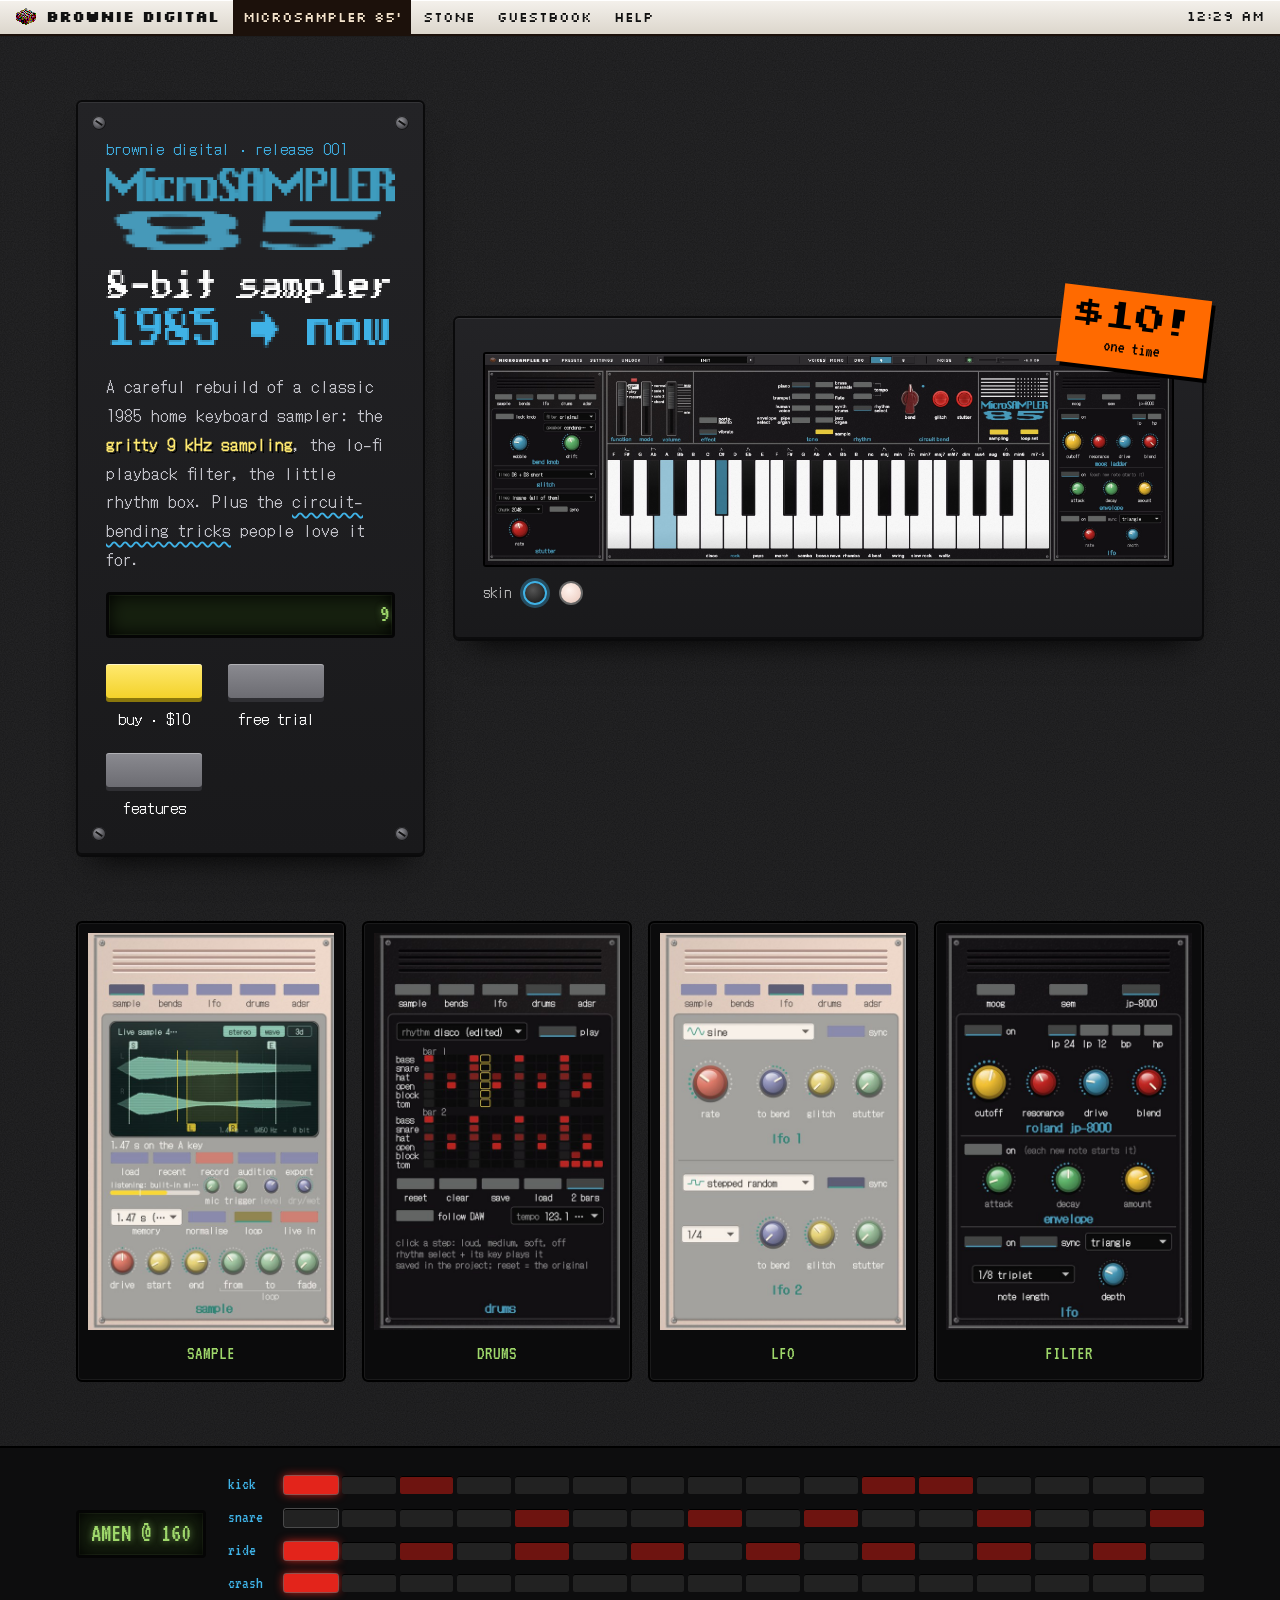
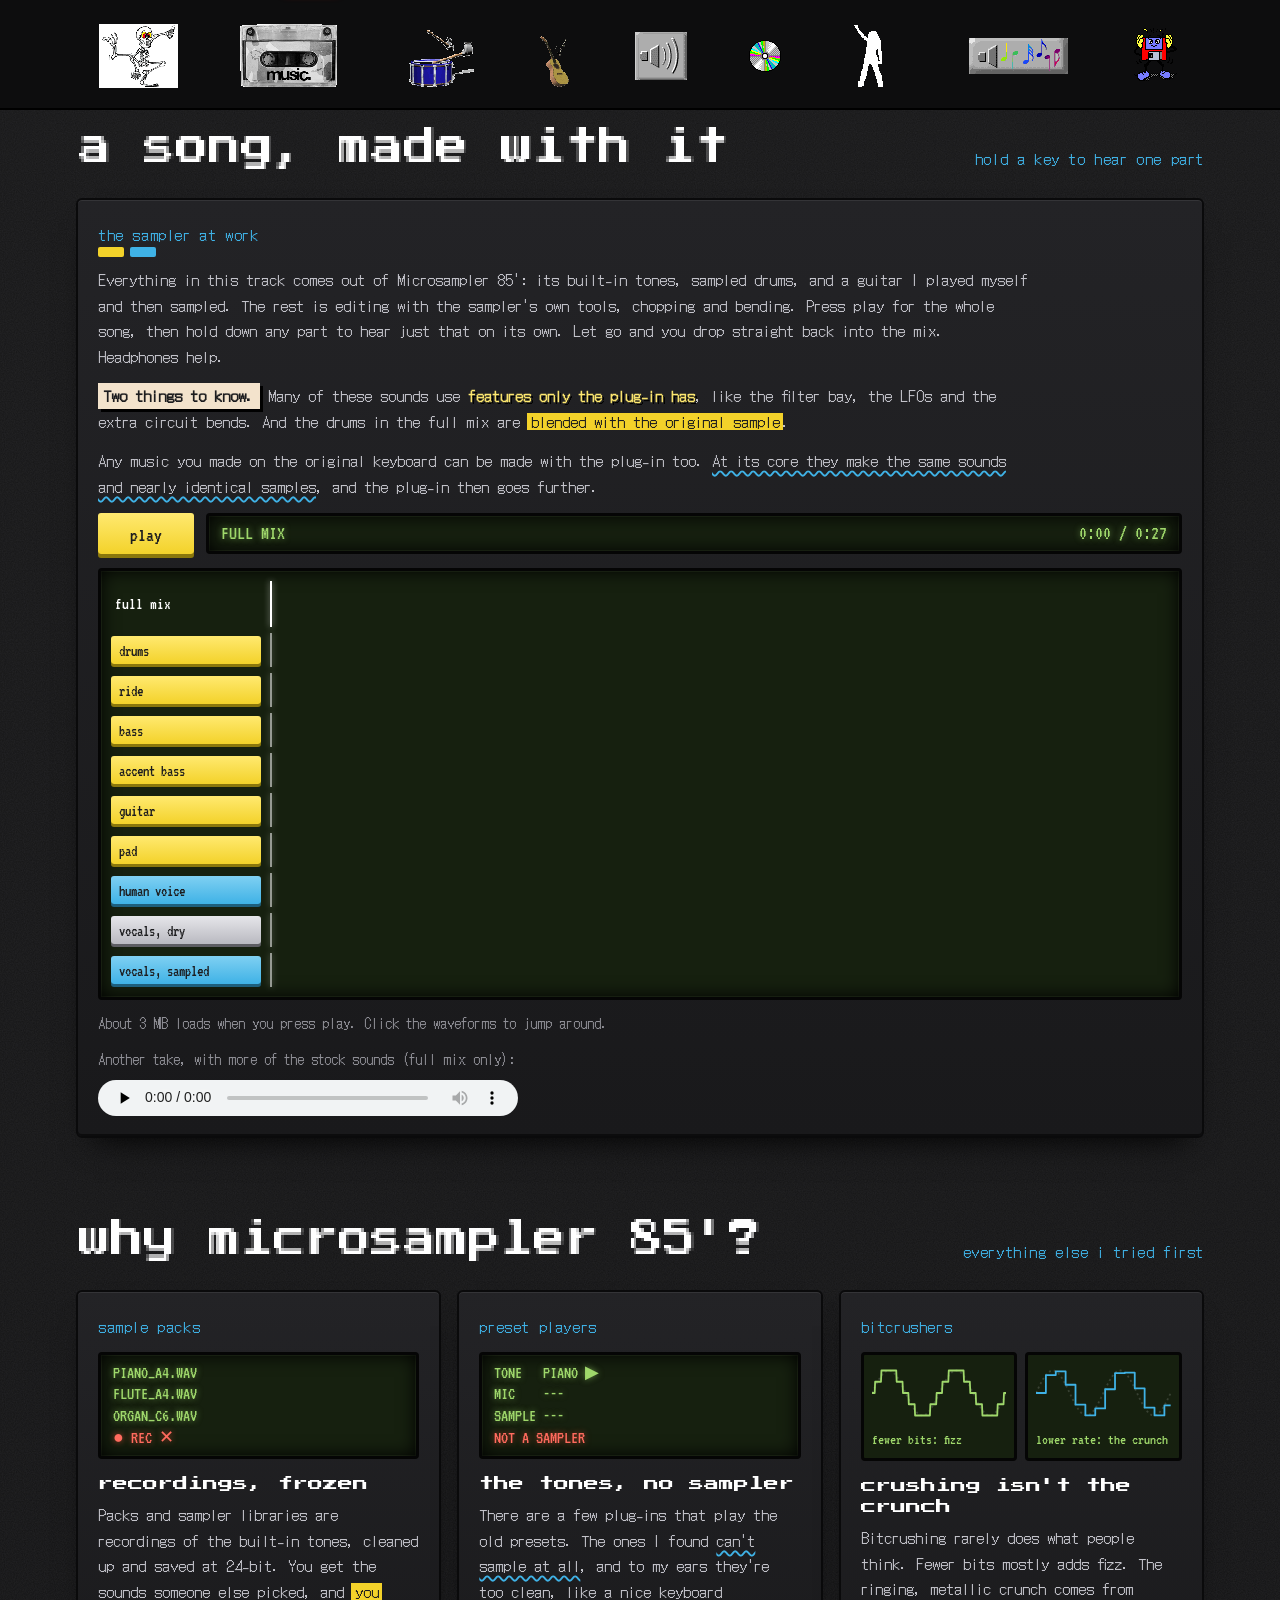
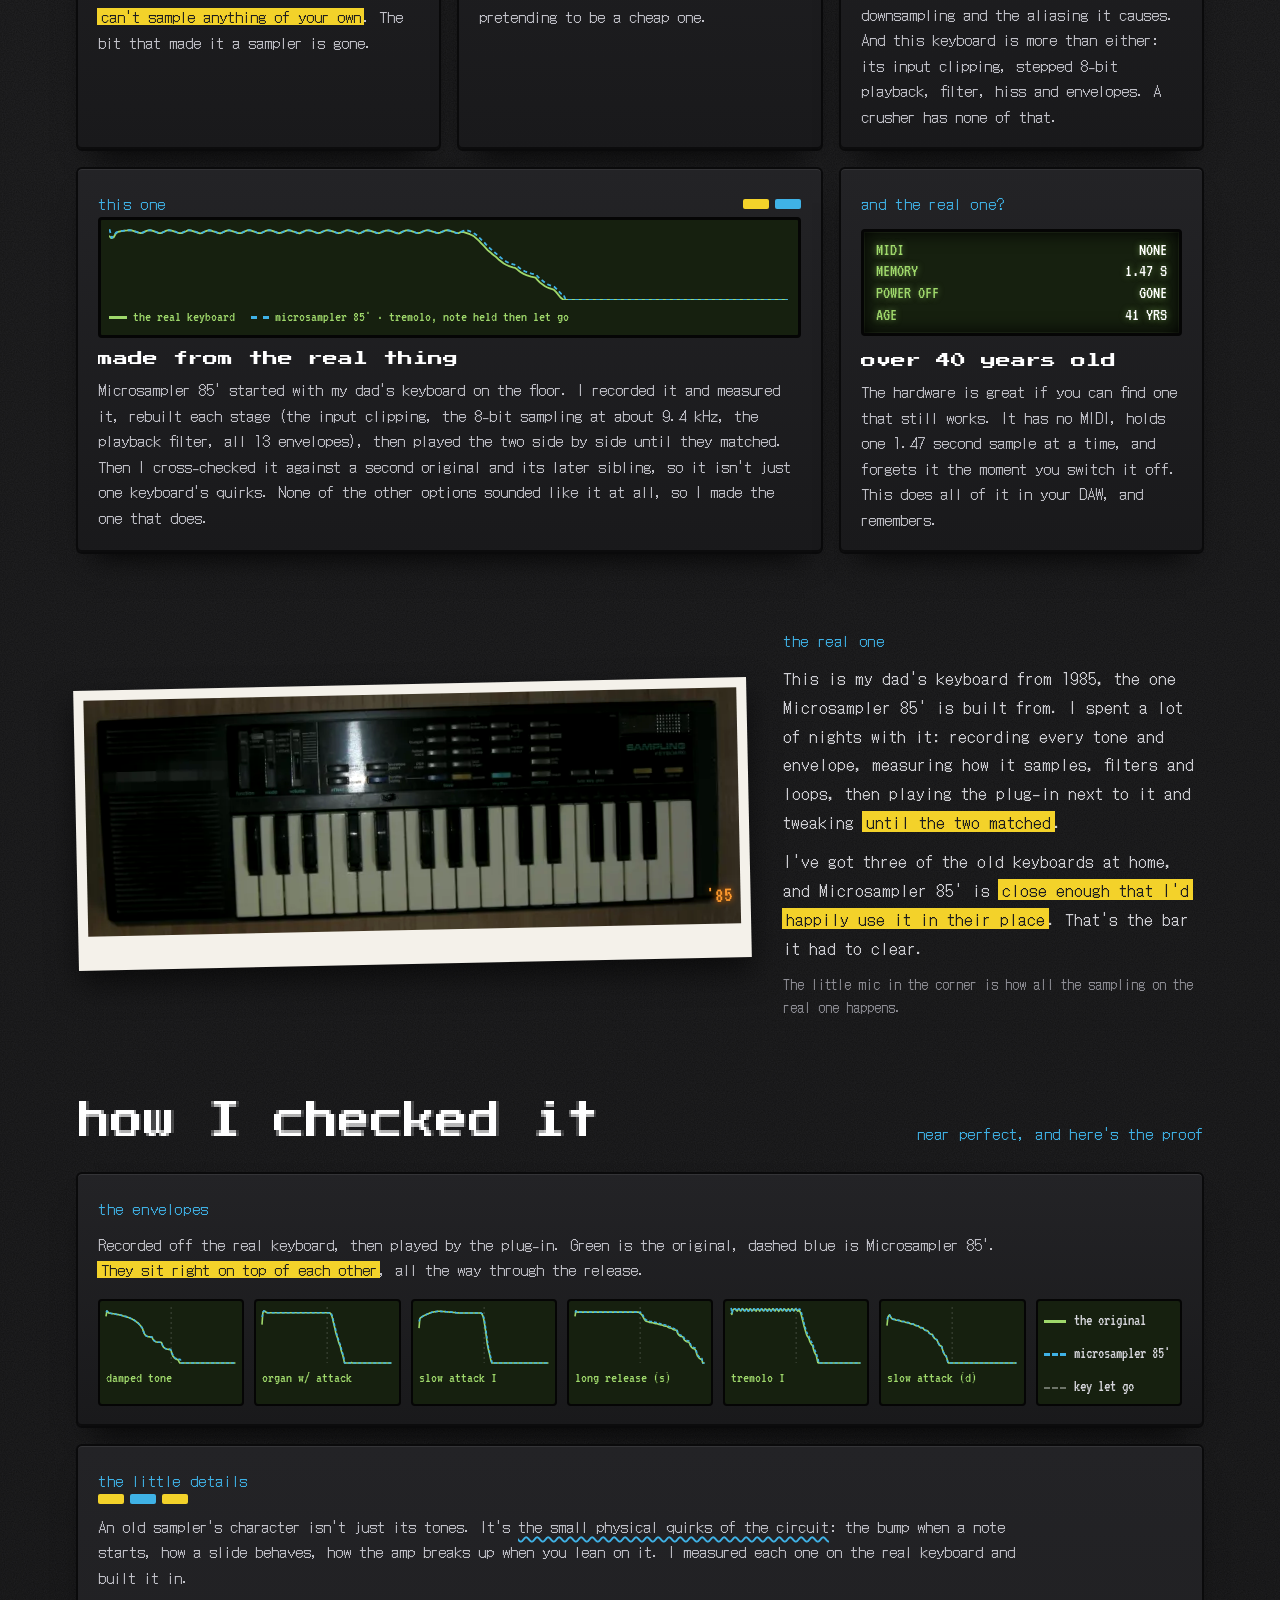
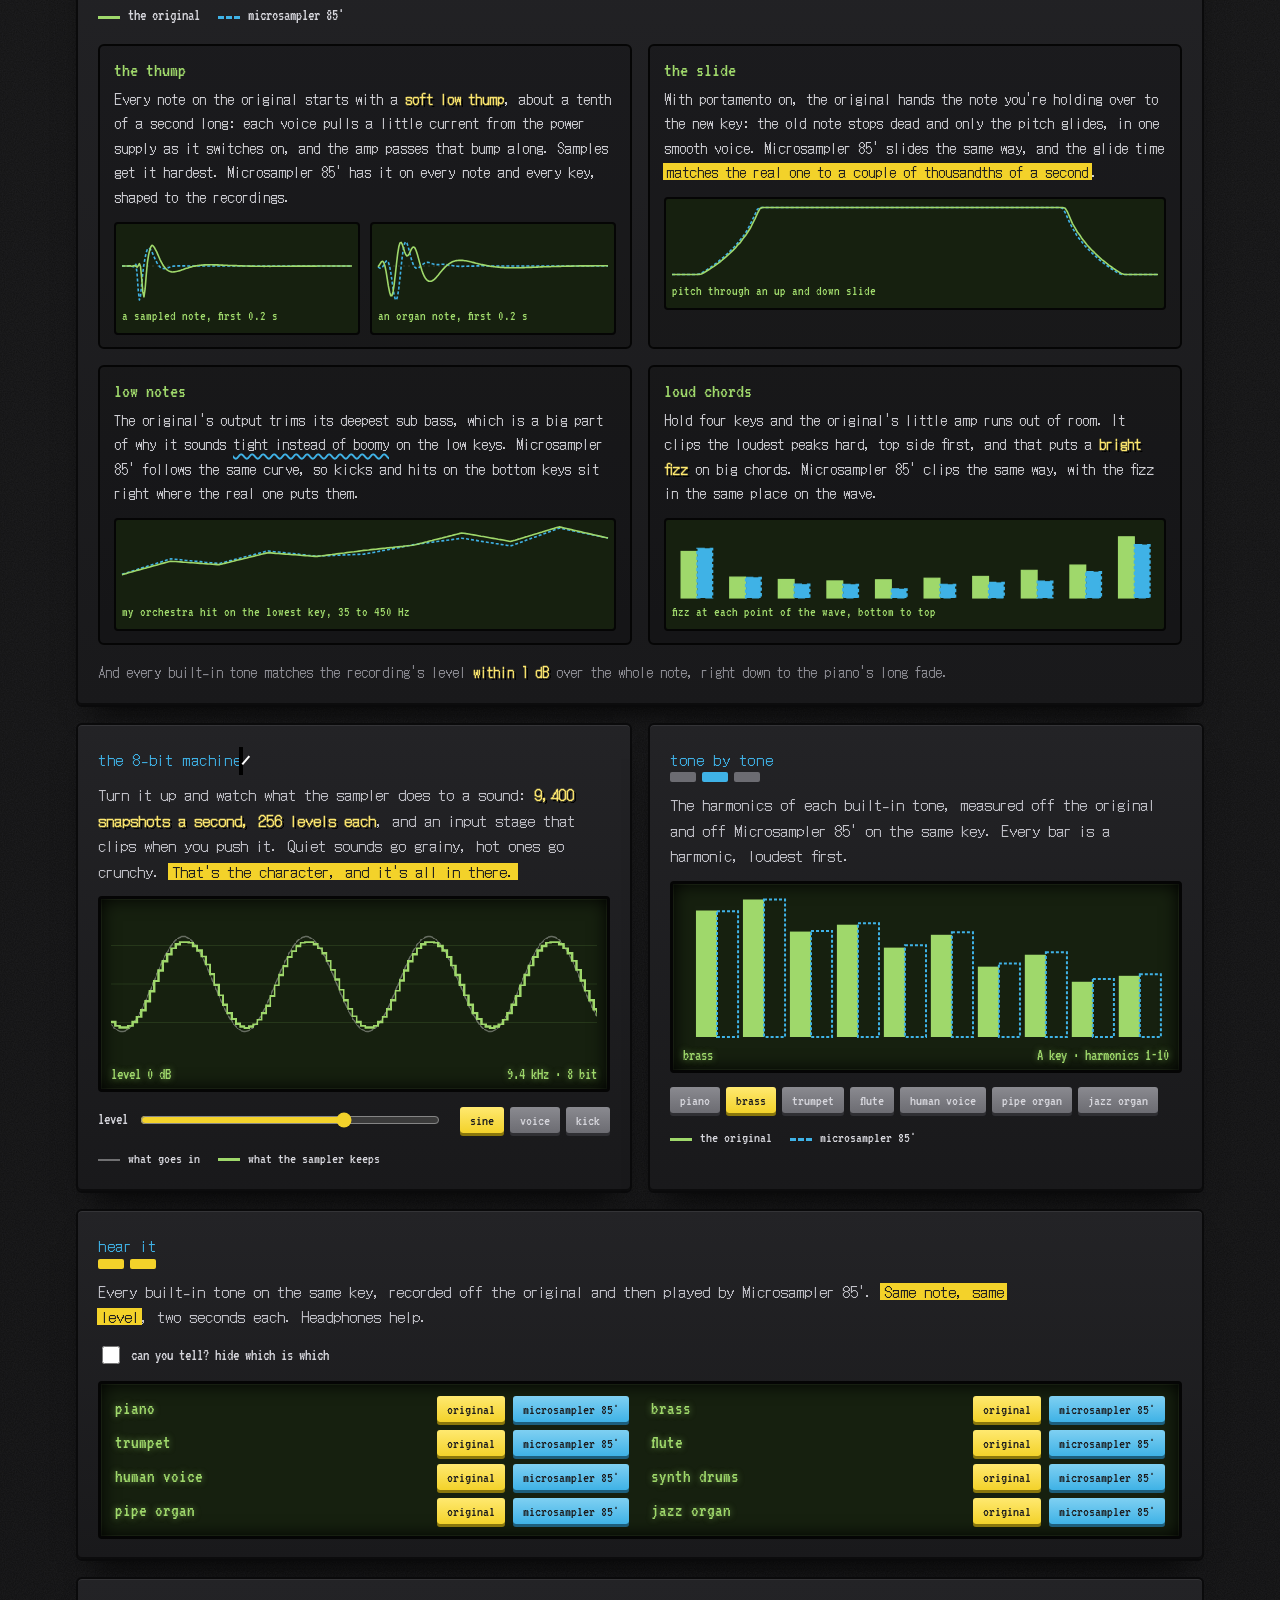
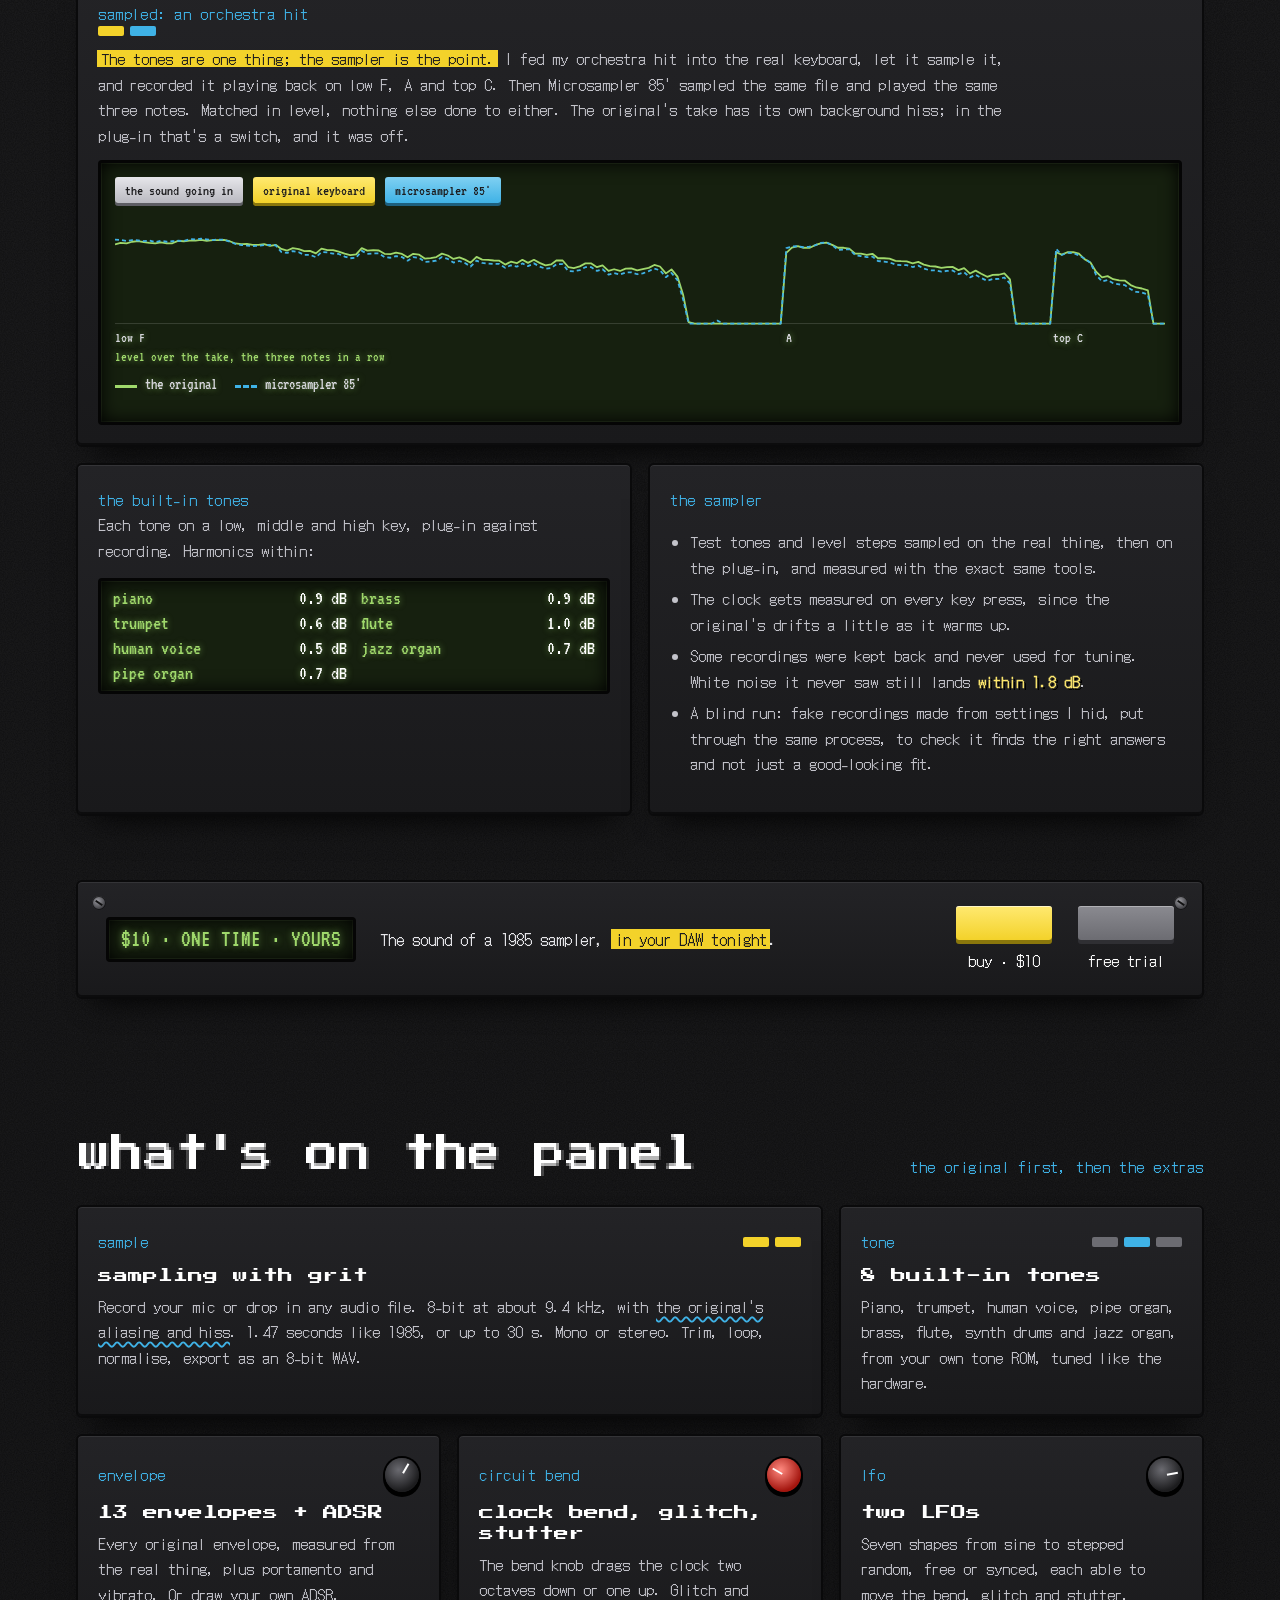
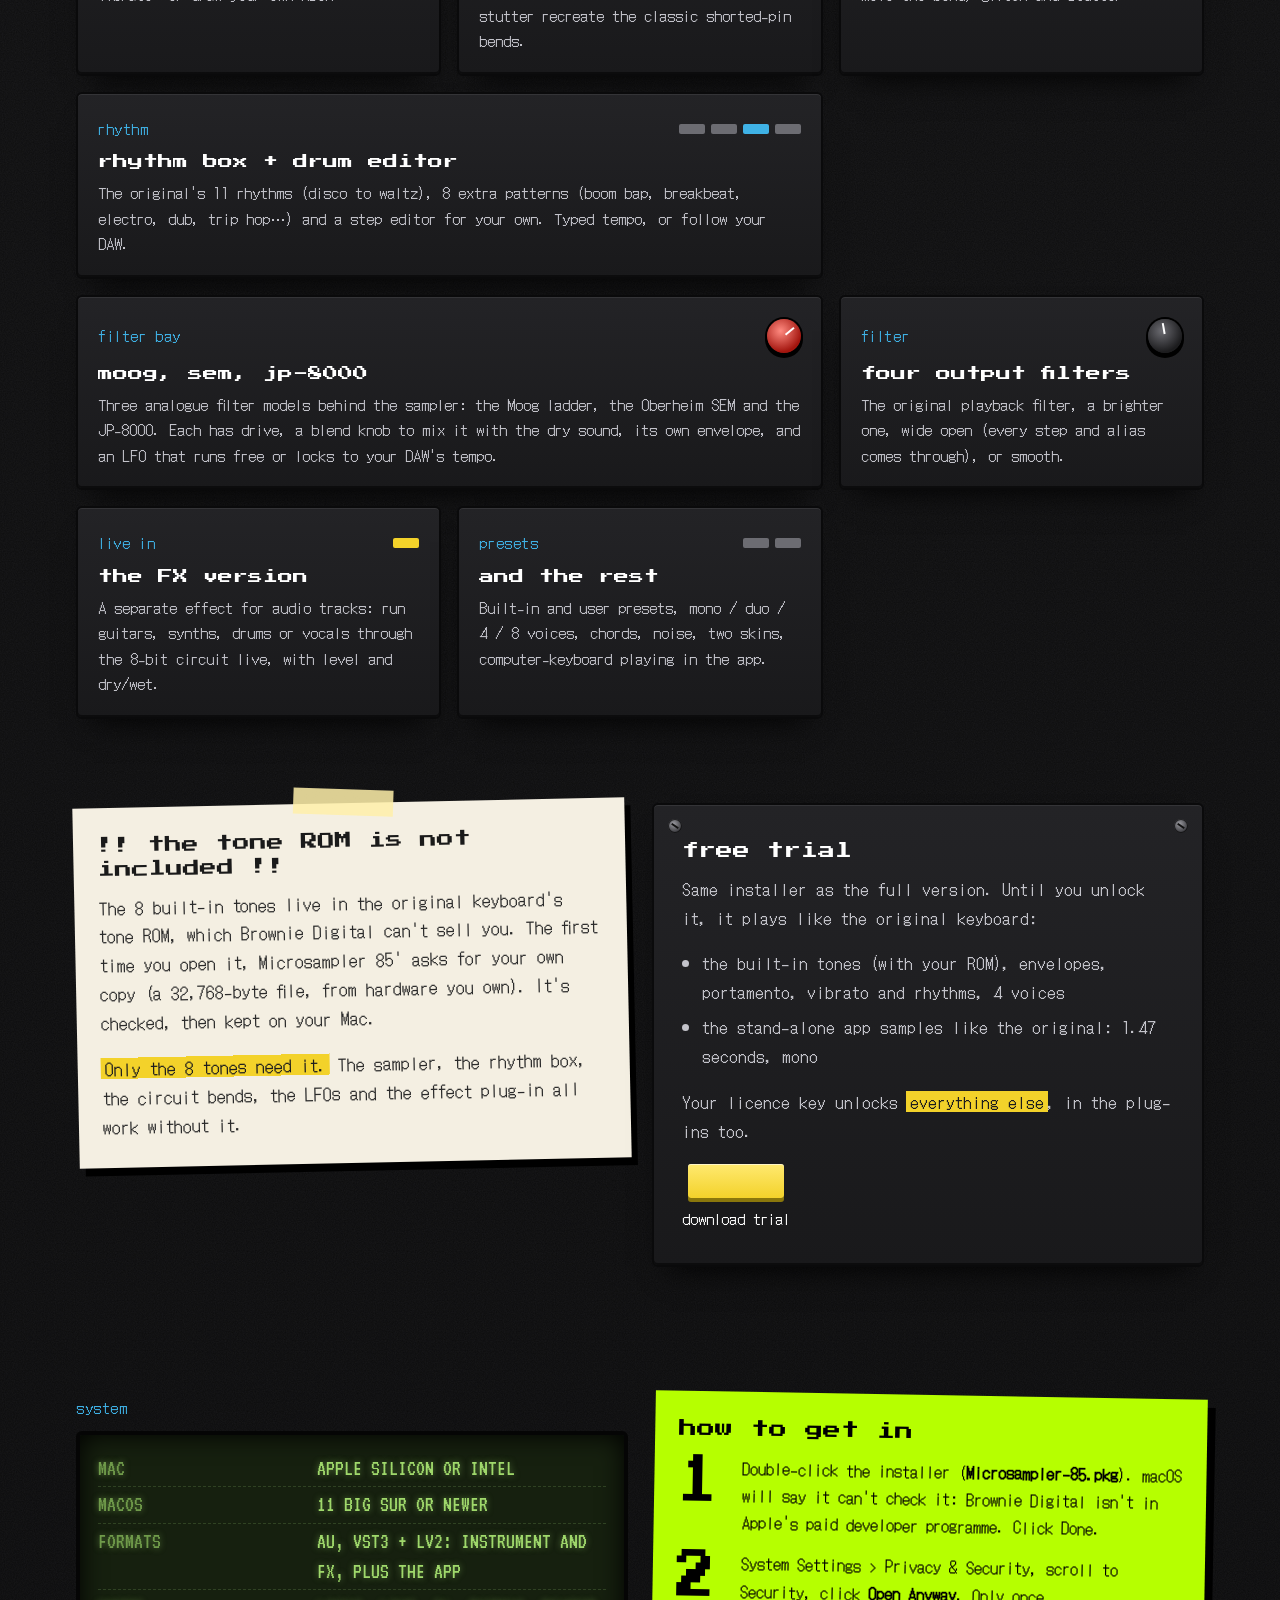
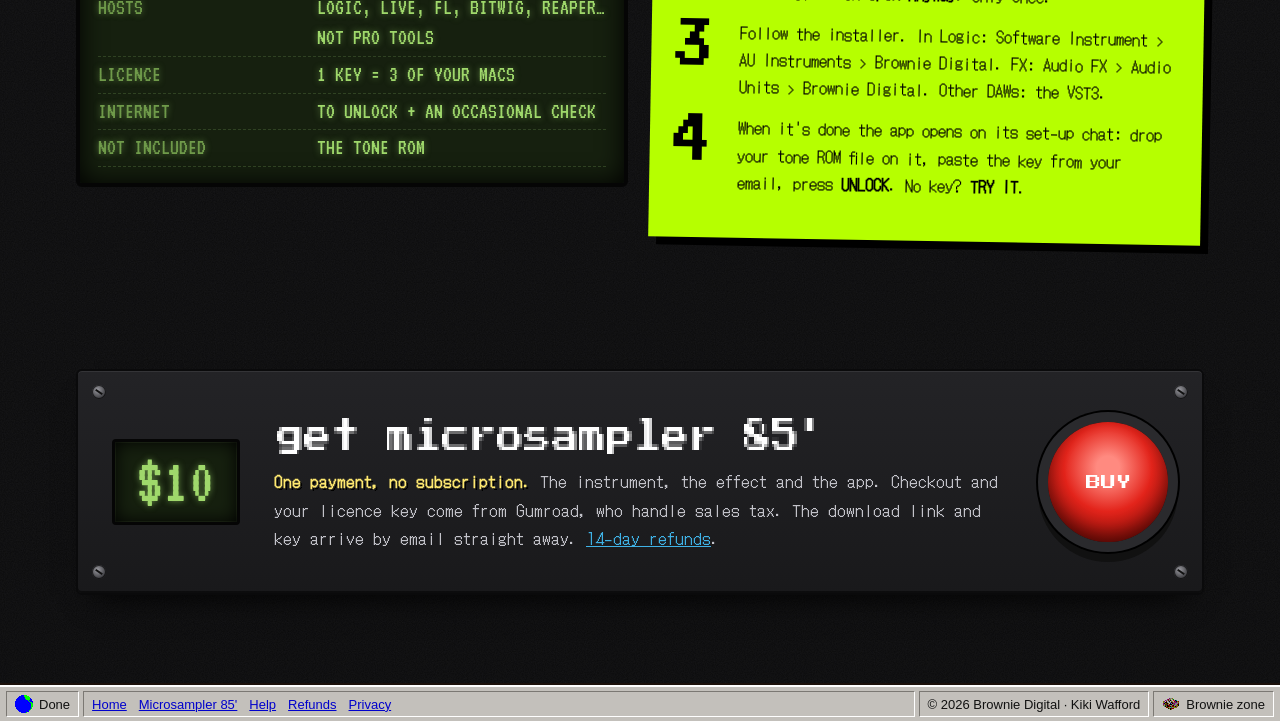
==== commit e04eaaf9: "Microsampler 85' page: second demo (more stock sounds), plain player under the song" ====
--- a/microsampler-85/index.html
+++ b/microsampler-85/index.html
@@ -110,6 +110,8 @@
           <div class="song-row"><button type="button" class="song-btn" data-s="vocals" aria-label="Hold to hear only the vocals, sampled">vocals, sampled</button><div class="song-lane"><canvas></canvas><i class="ph"></i></div></div>
         </div>
         <p class="small" id="songNote">About 3 MB loads when you press play. Click the waveforms to jump around.</p>
+        <p class="small alt-demo">Another take, with more of the stock sounds (full mix only):</p>
+        <audio class="alt-audio" controls preload="none" src="song/alt.mp3"></audio>
       </div>
     </div>
   </section>
--- a/microsampler-85/ms85.css
+++ b/microsampler-85/ms85.css
@@ -291,3 +291,4 @@
 .song-loading { position: absolute; inset: 0; z-index: 2; display: grid; place-items: center; background: #16200fcc; font-family: var(--pixel); font-size: 34px; color: var(--lcd); text-shadow: 0 0 8px rgba(160,220,110,.6); }
 .song-loading[hidden] { display: none; }
 .song-loading b { font-weight: 400; }
+.song .alt-audio { display: block; width: 100%; max-width: 420px; margin-top: 8px; height: 36px; }
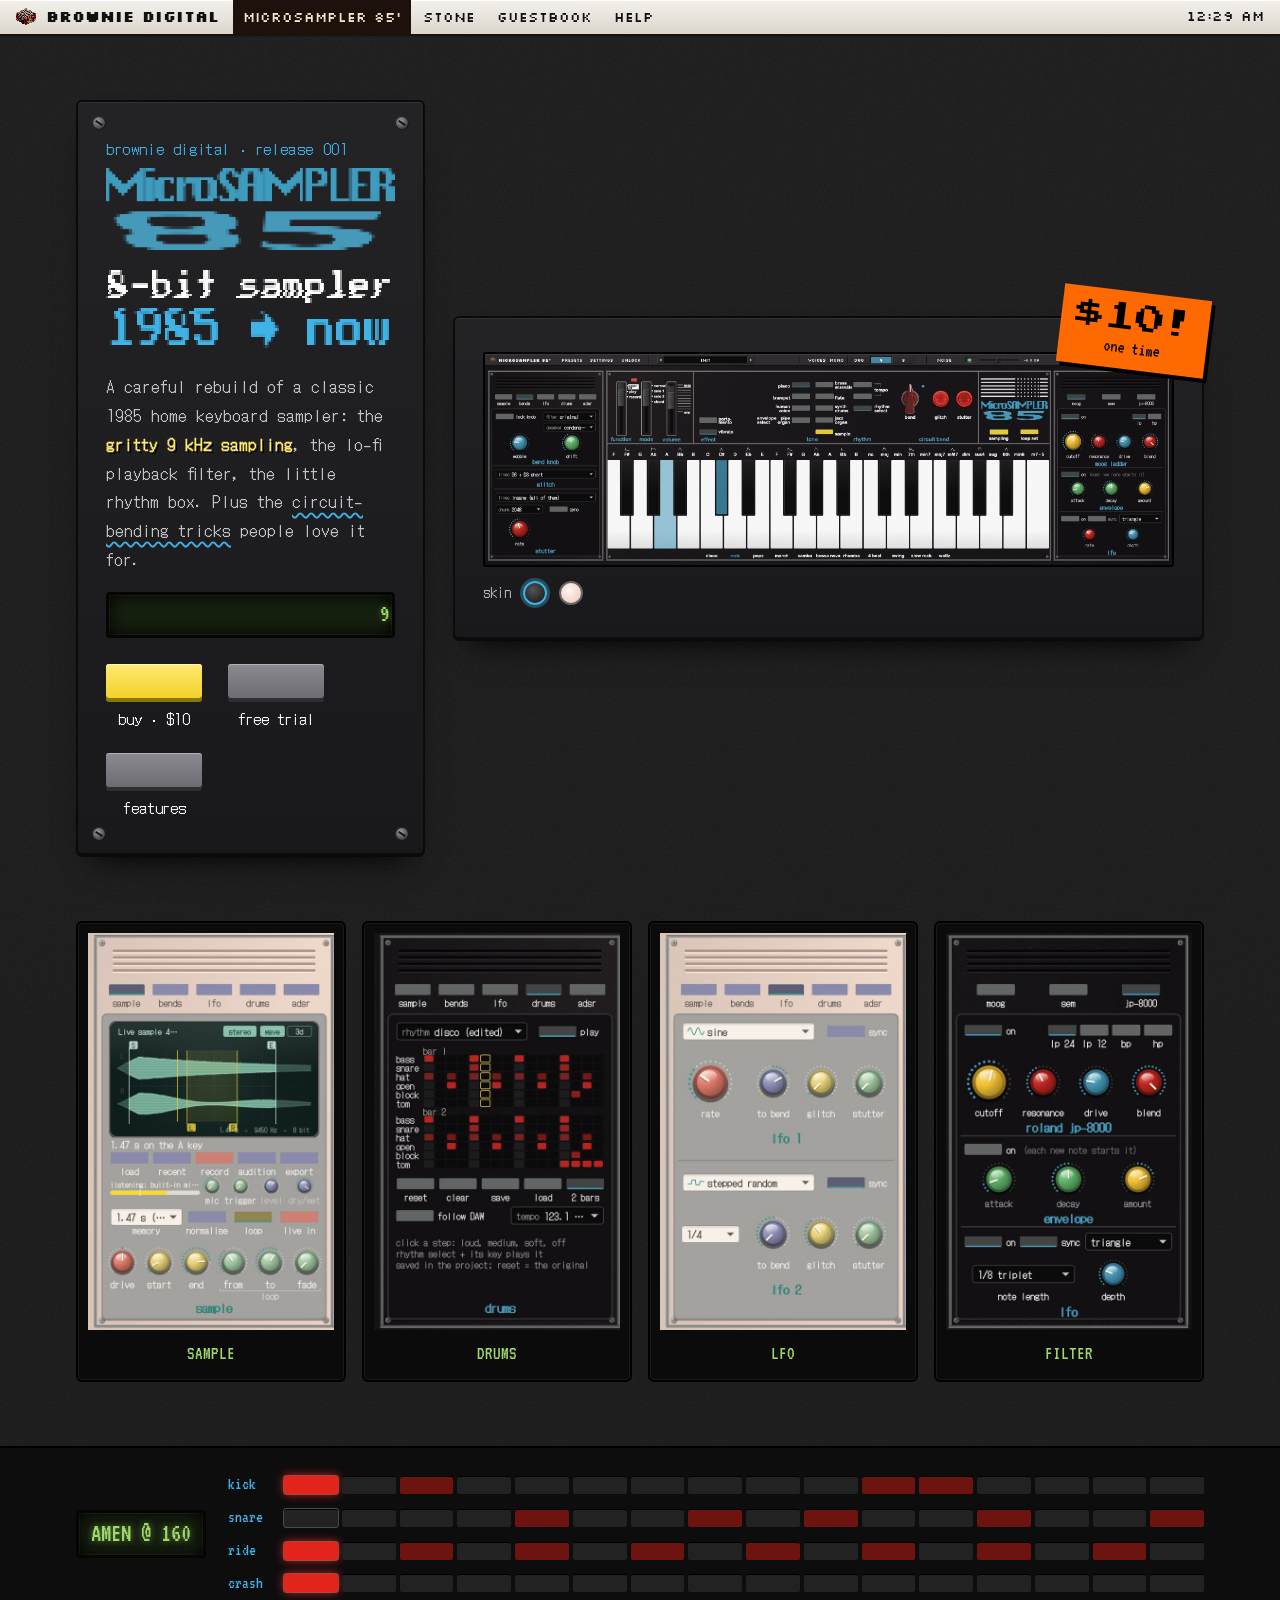
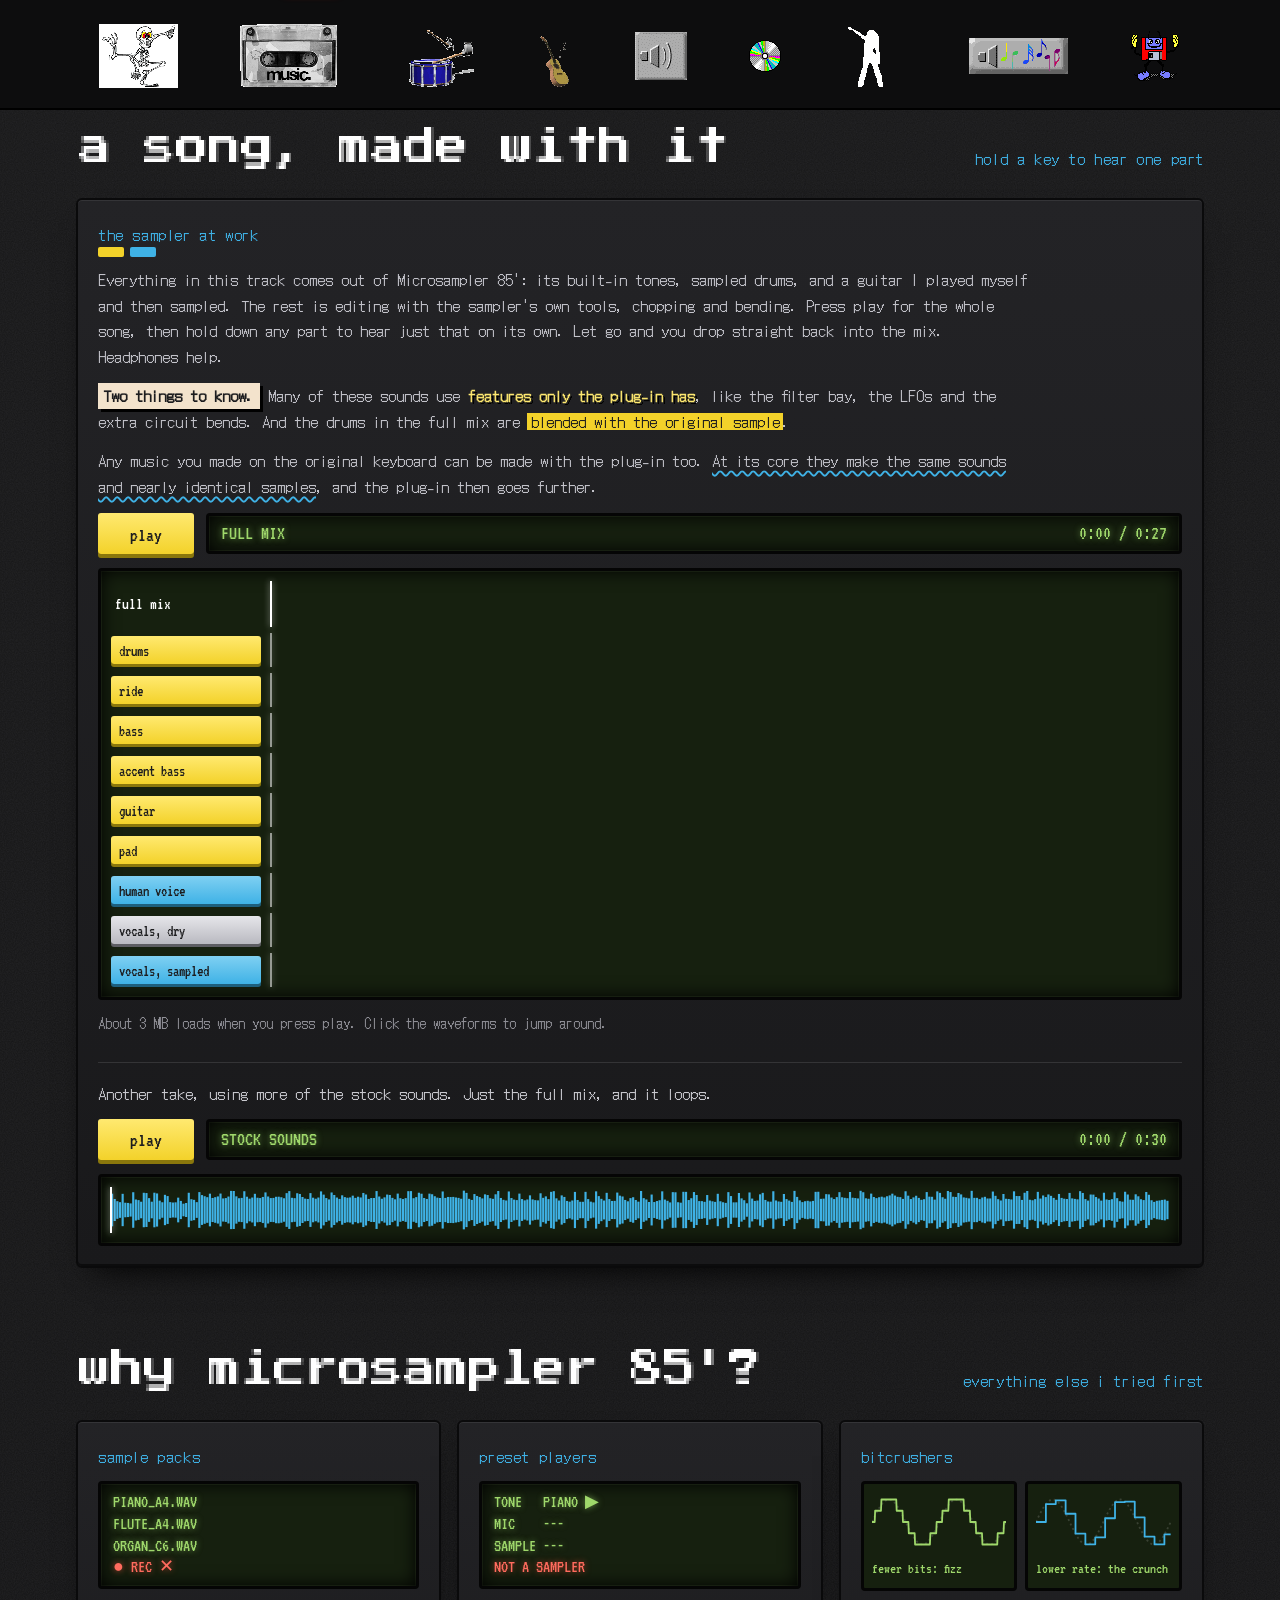
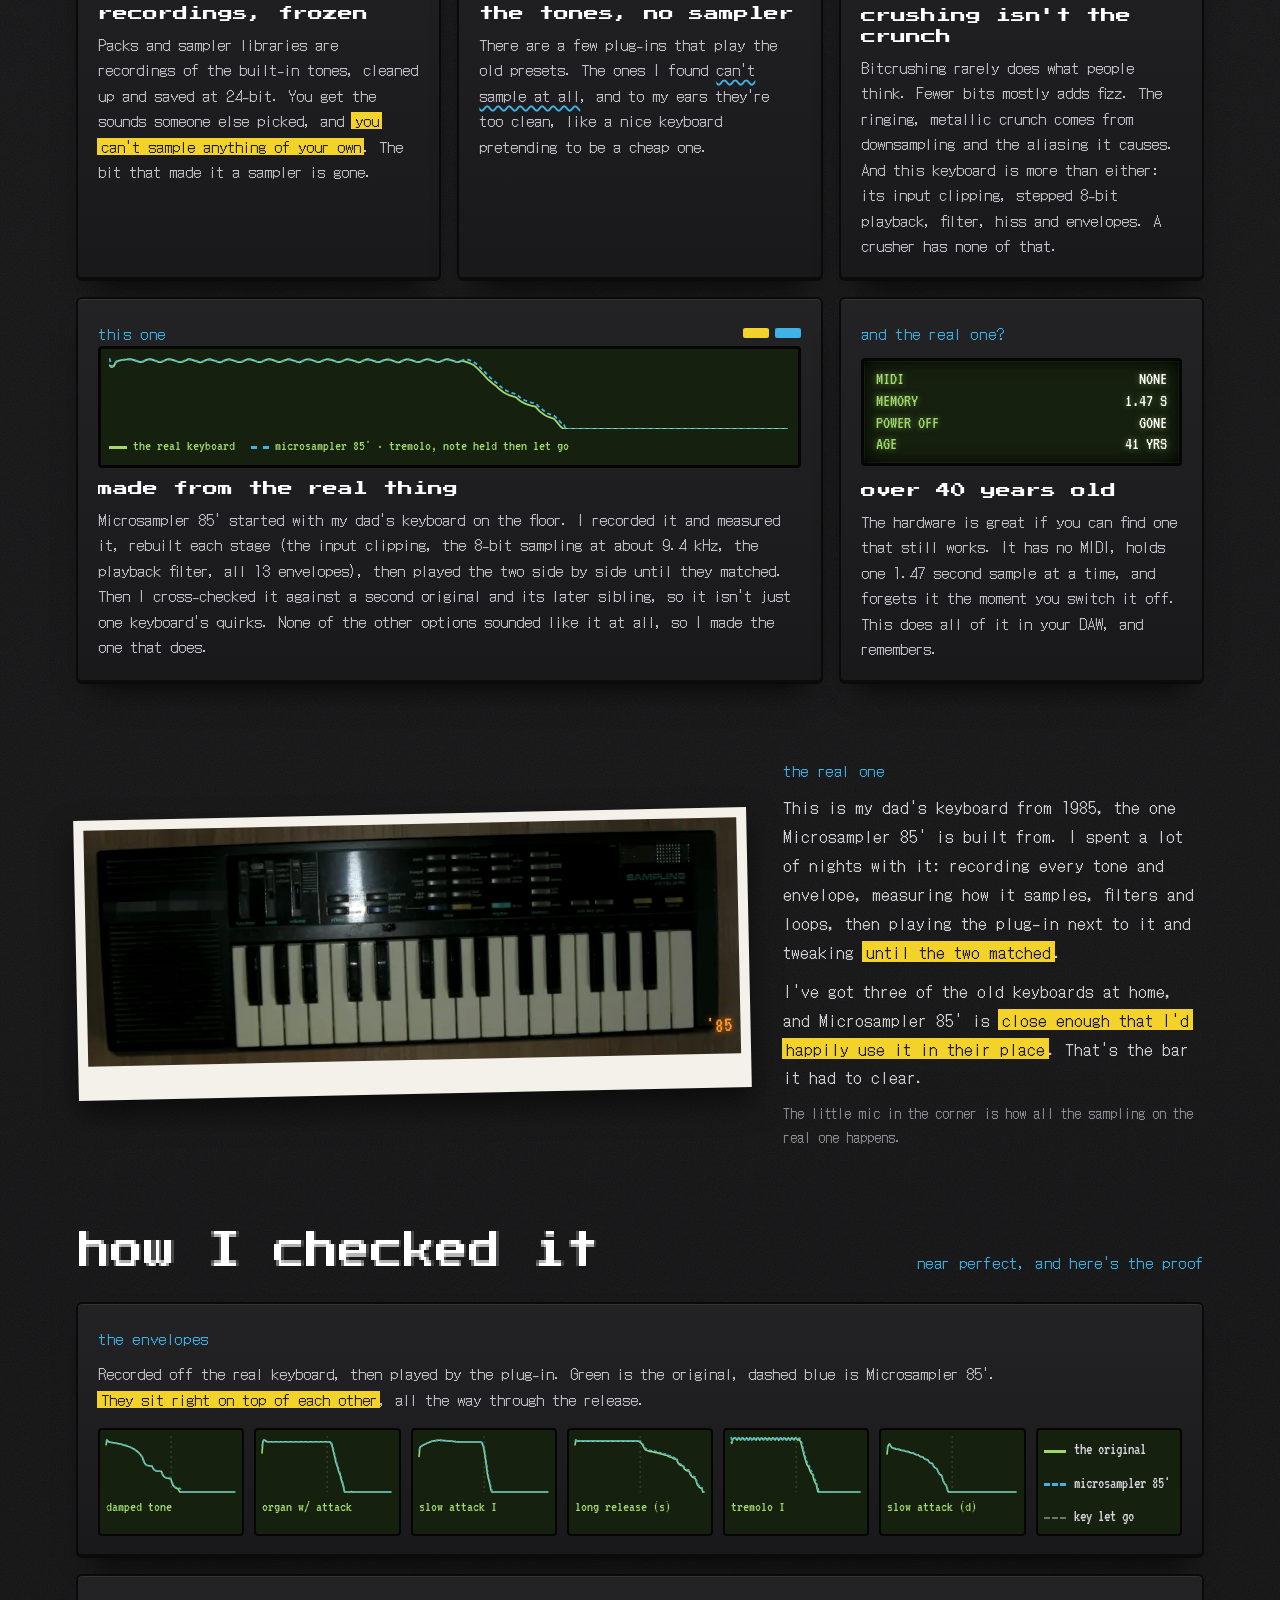
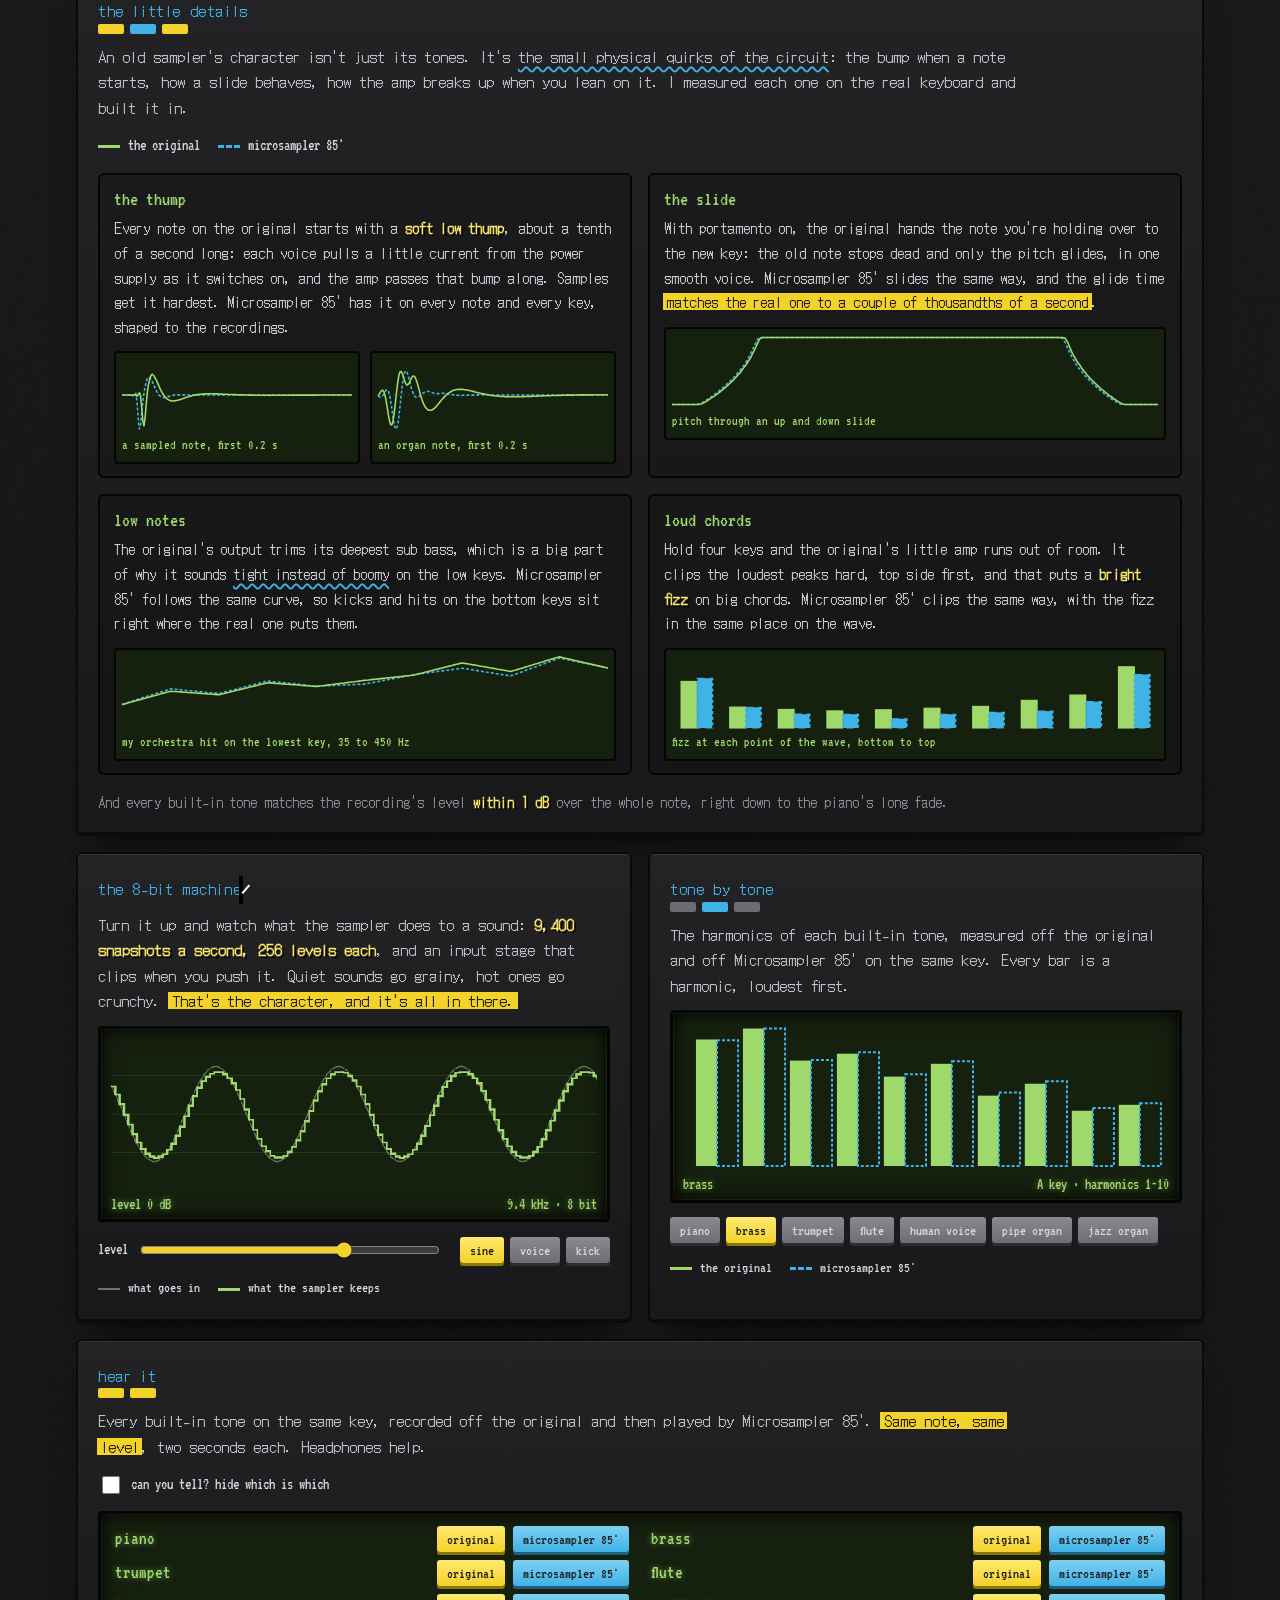
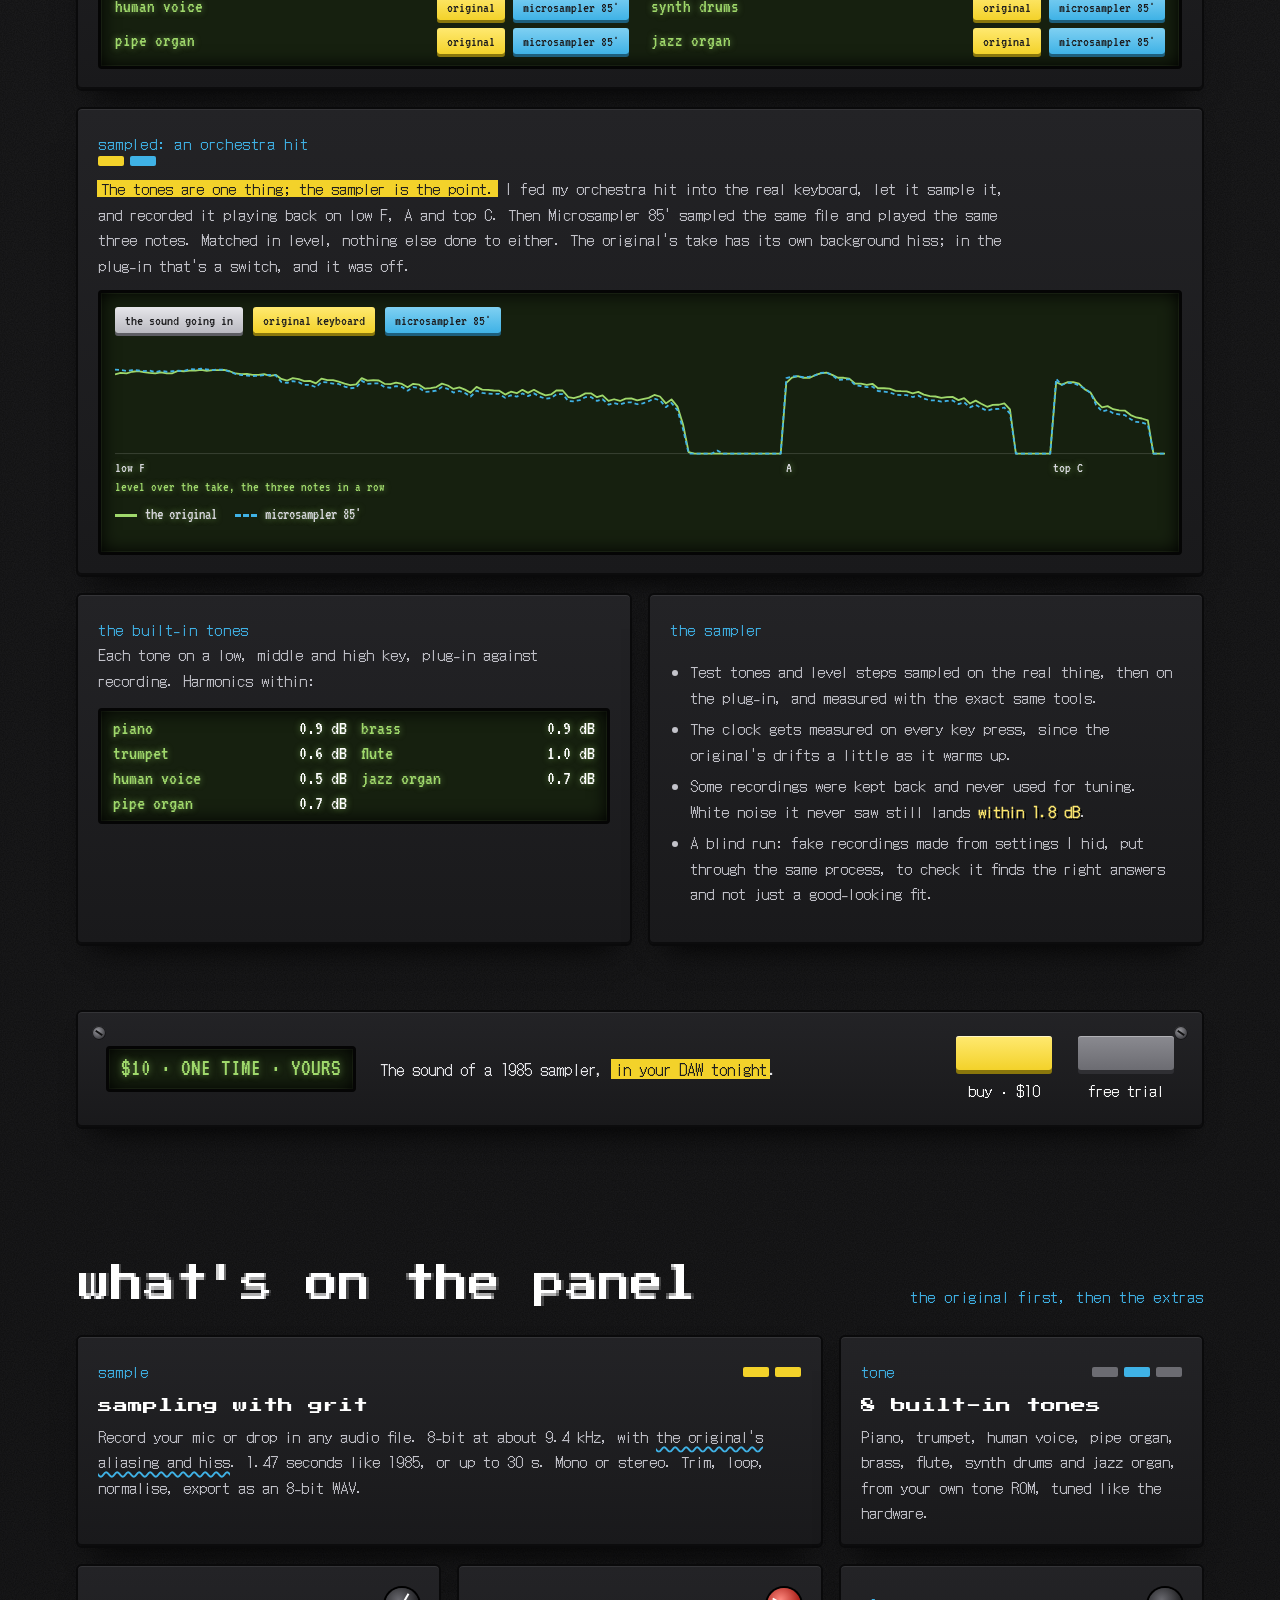
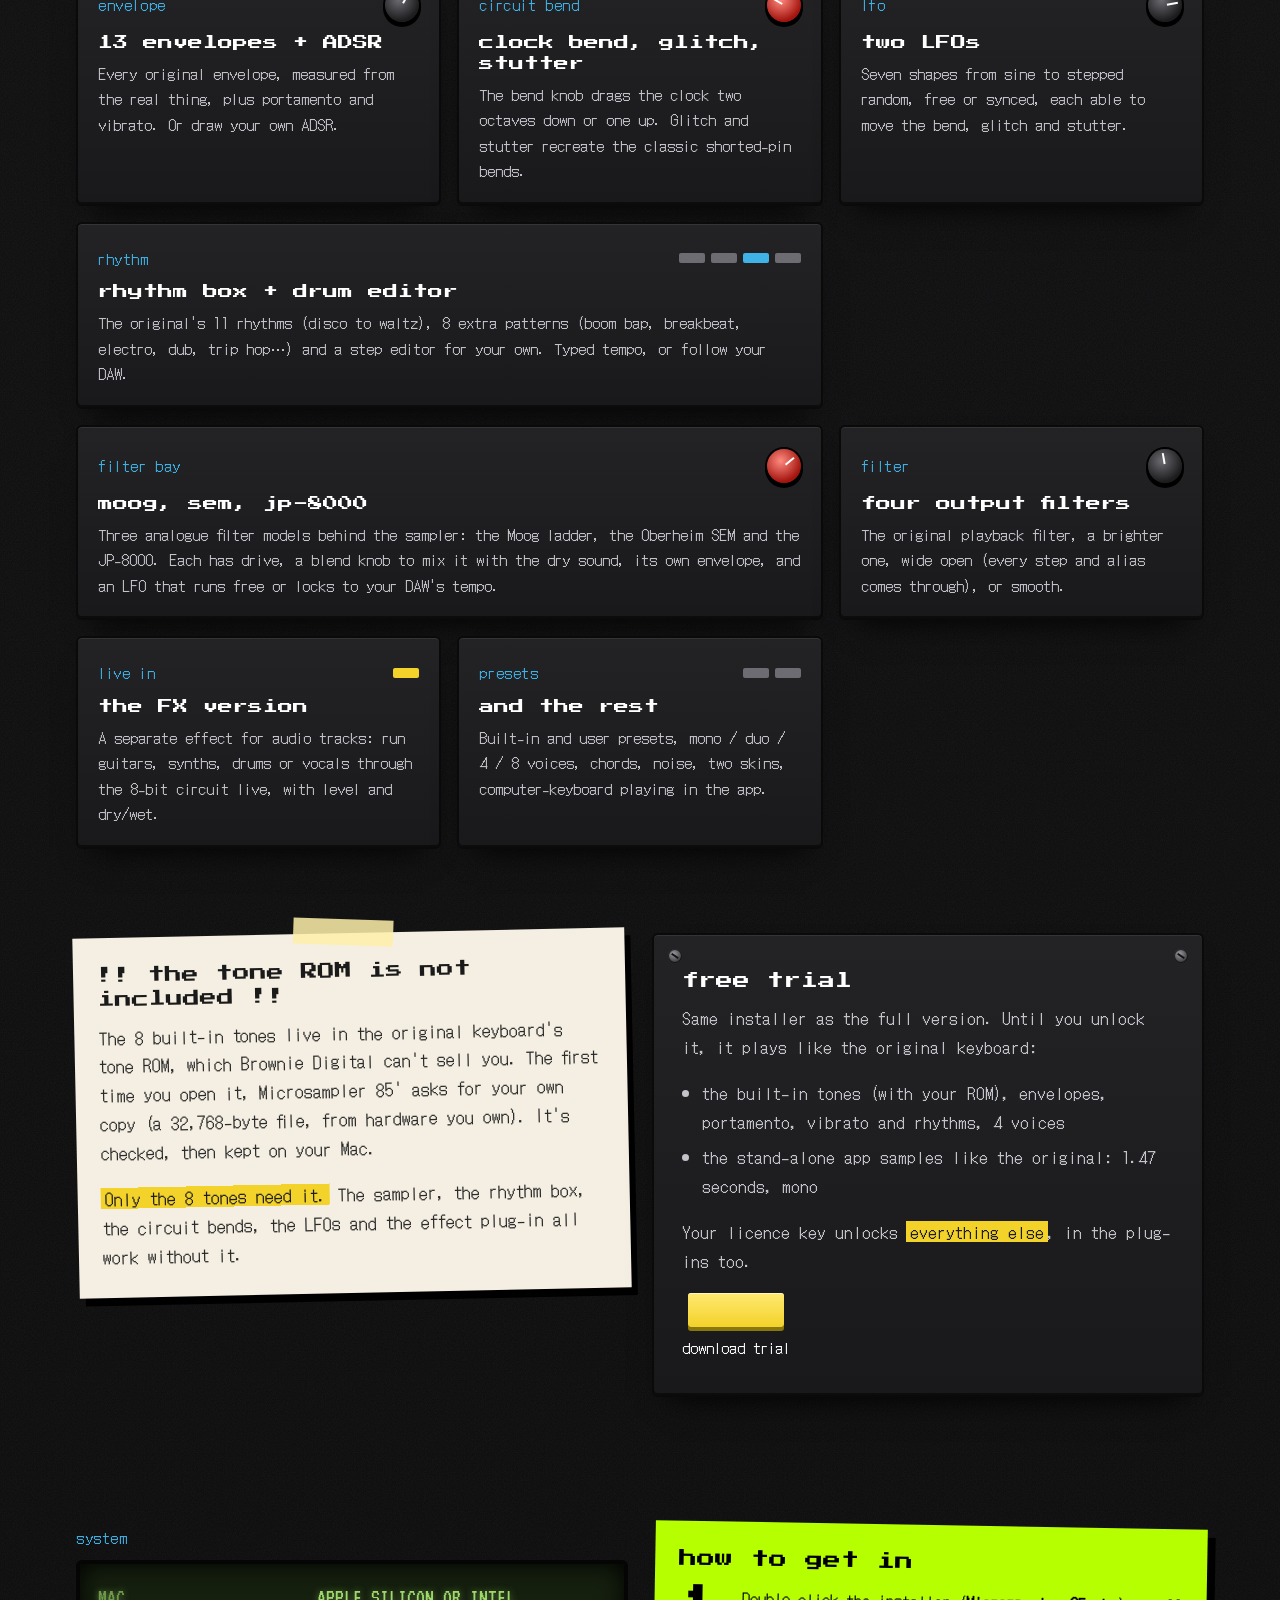
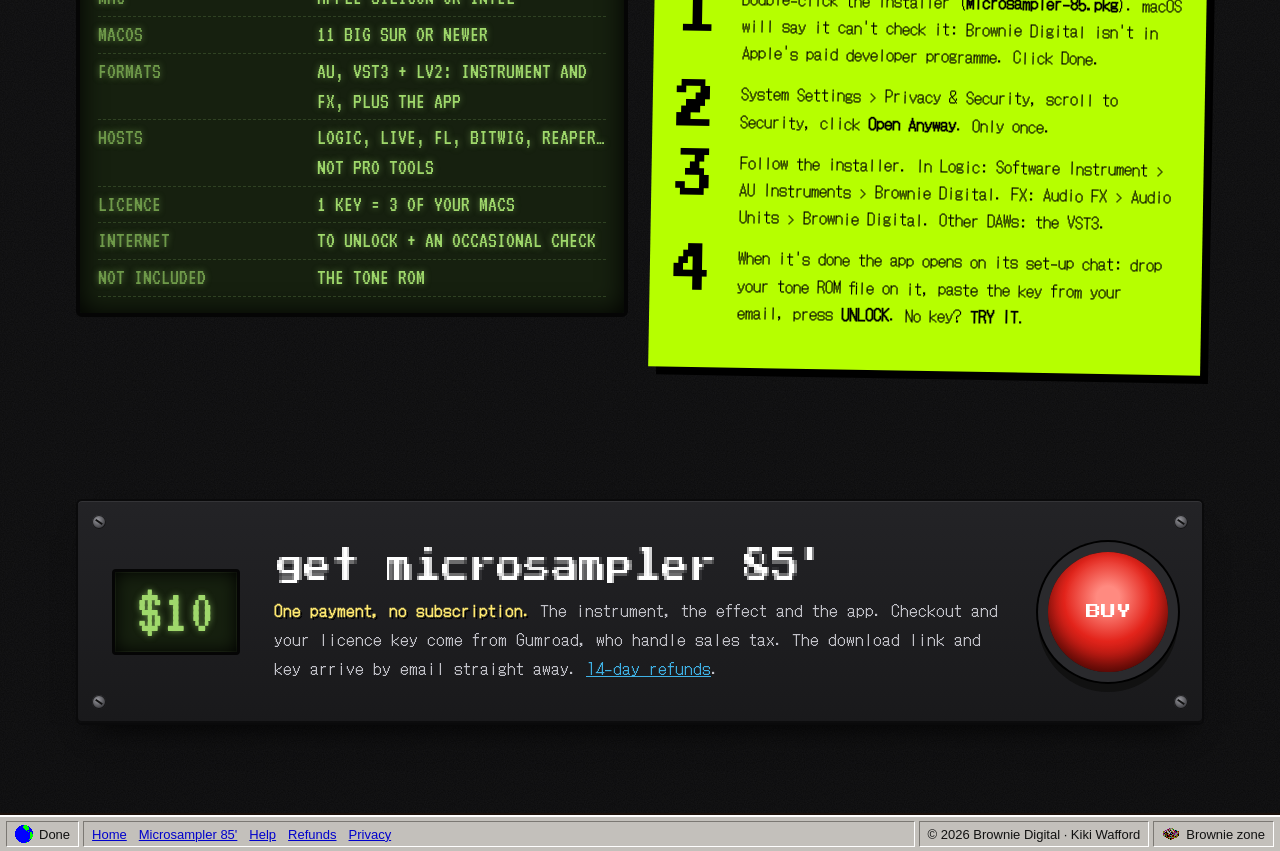
==== commit 1a3d3a2b: "Microsampler 85' page: second demo gets a proper looping player with waveform, time and seek" ====
--- a/microsampler-85/index.html
+++ b/microsampler-85/index.html
@@ -110,8 +110,14 @@
           <div class="song-row"><button type="button" class="song-btn" data-s="vocals" aria-label="Hold to hear only the vocals, sampled">vocals, sampled</button><div class="song-lane"><canvas></canvas><i class="ph"></i></div></div>
         </div>
         <p class="small" id="songNote">About 3 MB loads when you press play. Click the waveforms to jump around.</p>
-        <p class="small alt-demo">Another take, with more of the stock sounds (full mix only):</p>
-        <audio class="alt-audio" controls preload="none" src="song/alt.mp3"></audio>
+        <div class="alt-demo">
+          <p class="small">Another take, using more of the stock sounds. Just the full mix, and it loops.</p>
+          <div class="song-top">
+            <button type="button" class="song-play" id="altPlay" aria-label="Play the second song">play</button>
+            <div class="lcd song-lcd"><span>STOCK SOUNDS</span><span id="altTime">0:00 / 0:00</span></div>
+          </div>
+          <div class="song-grid alt-grid" id="altGrid"><div class="song-row main"><div class="song-lane"><canvas></canvas><i class="ph"></i></div></div></div>
+        </div>
       </div>
     </div>
   </section>
@@ -475,6 +481,49 @@
   playBtn.addEventListener('click', function () { if (playing) pause(); else play().catch(function () {}); });
   document.addEventListener('click', function (e) { if (e.target.closest && e.target.closest('.hear-btn')) pause(); });
   window.addEventListener('resize', draw);
+})();
+</script>
+<script>
+// the second song: one looping full mix
+(function () {
+  var btn = document.getElementById('altPlay'); if (!btn) return;
+  var grid = document.getElementById('altGrid'), timeEl = document.getElementById('altTime'), cv = grid.querySelector('canvas'), lane = grid.querySelector('.song-lane');
+  var a = new Audio('song/alt.mp3'); a.loop = true; a.preload = 'none';
+  var pk = null, raf = 0;
+  function fmt(t) { t = Math.max(0, Math.floor(t || 0)); return Math.floor(t / 60) + ':' + ('0' + (t % 60)).slice(-2); }
+  function show() { var d = a.duration || 0; grid.style.setProperty('--p', d ? (a.currentTime / d).toFixed(4) : 0); timeEl.textContent = fmt(a.currentTime) + ' / ' + fmt(d); if (!a.paused) raf = requestAnimationFrame(show); }
+  function draw() {
+    if (!pk) return;
+    var w = cv.clientWidth, h = cv.clientHeight, r = window.devicePixelRatio || 1; cv.width = Math.round(w * r); cv.height = Math.round(h * r);
+    var g = cv.getContext('2d'); g.scale(r, r); g.fillStyle = '#3fb2e6'; var bw = w / pk.length;
+    for (var i = 0; i < pk.length; i++) { var bh = Math.max(1, Math.pow(pk[i], .6) * h * .92); g.fillRect(i * bw, (h - bh) / 2, Math.max(1, bw - .5), bh); }
+  }
+  function wave() {
+    var AC = window.AudioContext || window.webkitAudioContext; if (!AC) return;
+    fetch('song/alt.mp3').then(function (r) { return r.arrayBuffer(); }).then(function (ab) {
+      var c = new AC(); return new Promise(function (ok, no) { c.decodeAudioData(ab, ok, no); }).then(function (b) { c.close(); return b; });
+    }).then(function (b) {
+      var n = 400, d = b.getChannelData(0), step = d.length / n; pk = new Float32Array(n);
+      for (var i = 0; i < n; i++) { var m = 0; for (var j = Math.floor(i * step), e = Math.floor((i + 1) * step); j < e; j += 4) { var v = Math.abs(d[j]); if (v > m) m = v; } pk[i] = m; }
+      draw(); show();
+    }).catch(function () {});
+  }
+  var mainBtn = document.getElementById('songPlay');
+  function stopMain() { if (mainBtn && mainBtn.classList.contains('on')) mainBtn.click(); }
+  function pause() { a.pause(); btn.textContent = 'play'; btn.classList.remove('on'); cancelAnimationFrame(raf); show(); }
+  btn.addEventListener('click', function () {
+    if (!a.paused) { pause(); return; }
+    stopMain(); a.play().then(function () { btn.textContent = 'pause'; btn.classList.add('on'); show(); }).catch(function () {});
+  });
+  if (mainBtn) mainBtn.addEventListener('click', function () { if (!a.paused && !mainBtn.classList.contains('on')) pause(); });
+  lane.addEventListener('pointerdown', function (e) {
+    var rc = lane.getBoundingClientRect(), f = Math.min(1, Math.max(0, (e.clientX - rc.left) / rc.width));
+    var go = function () { if (a.duration) a.currentTime = f * a.duration; if (a.paused) btn.click(); show(); };
+    if (a.readyState) go(); else { a.addEventListener('loadedmetadata', go, { once: true }); a.load(); }
+  });
+  a.addEventListener('loadedmetadata', show);
+  window.addEventListener('resize', draw);
+  a.preload = 'metadata'; a.load(); wave();
 })();
 </script>
 <script>
--- a/microsampler-85/ms85.css
+++ b/microsampler-85/ms85.css
@@ -291,4 +291,6 @@
 .song-loading { position: absolute; inset: 0; z-index: 2; display: grid; place-items: center; background: #16200fcc; font-family: var(--pixel); font-size: 34px; color: var(--lcd); text-shadow: 0 0 8px rgba(160,220,110,.6); }
 .song-loading[hidden] { display: none; }
 .song-loading b { font-weight: 400; }
-.song .alt-audio { display: block; width: 100%; max-width: 420px; margin-top: 8px; height: 36px; }
+.song .alt-demo { margin-top: 26px; padding-top: 4px; border-top: 1px solid #ffffff1c; }
+.song .alt-demo .small { margin: 14px 0 12px; font-size: 15px; color: #c9c9cf; }
+.alt-grid .song-row { grid-template-columns: minmax(0, 1fr); }
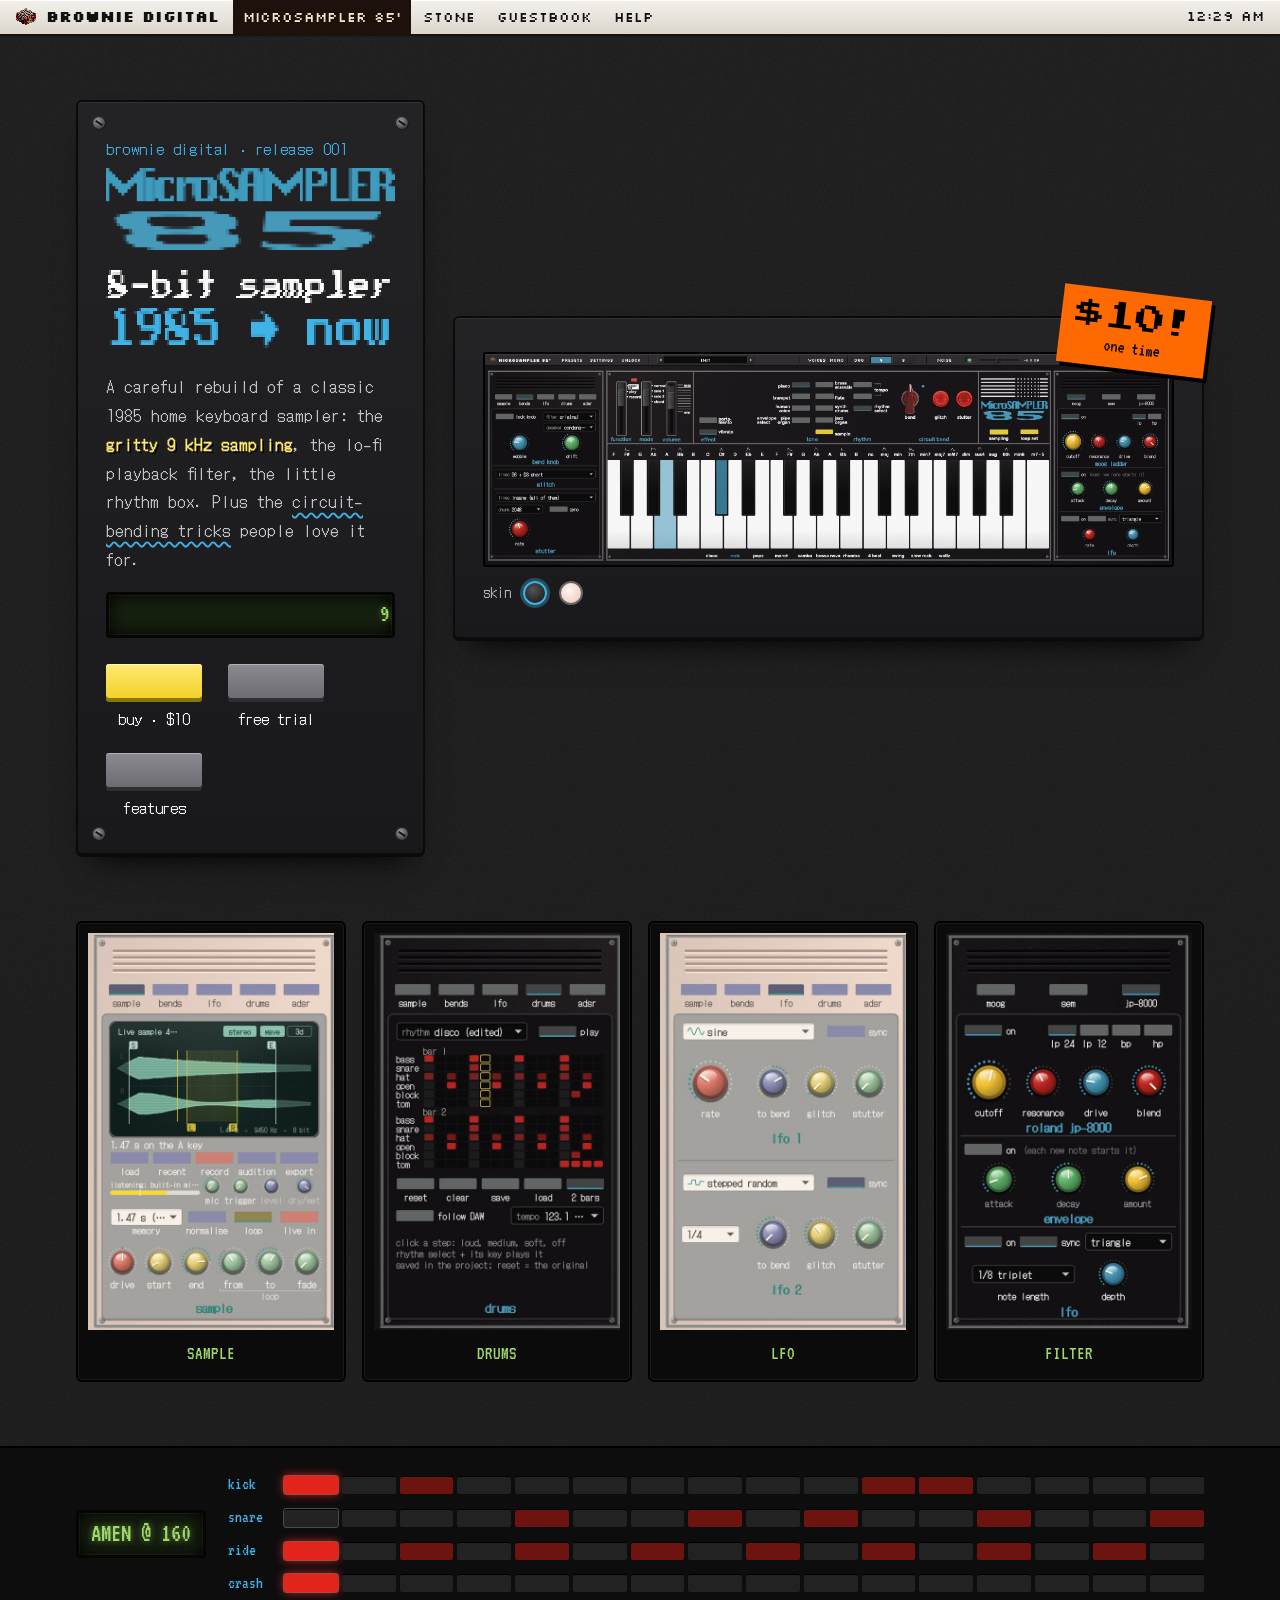
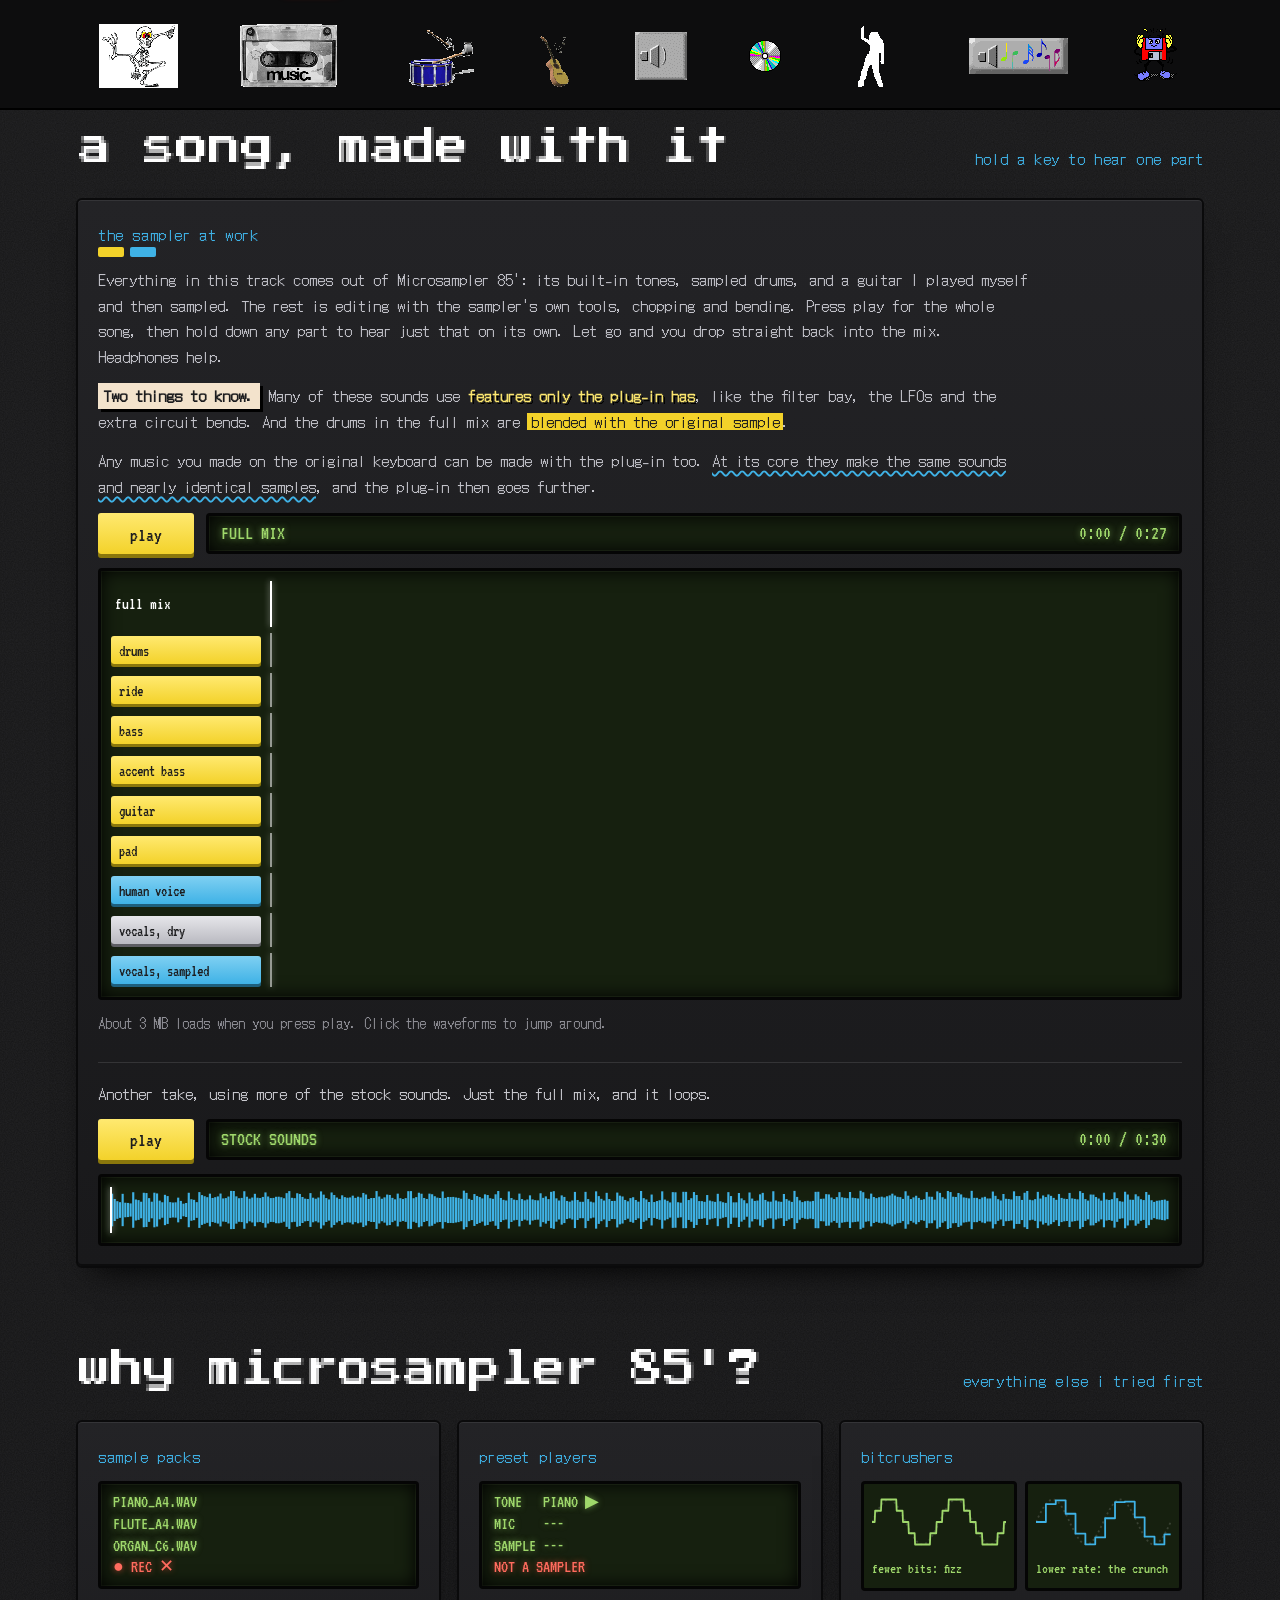
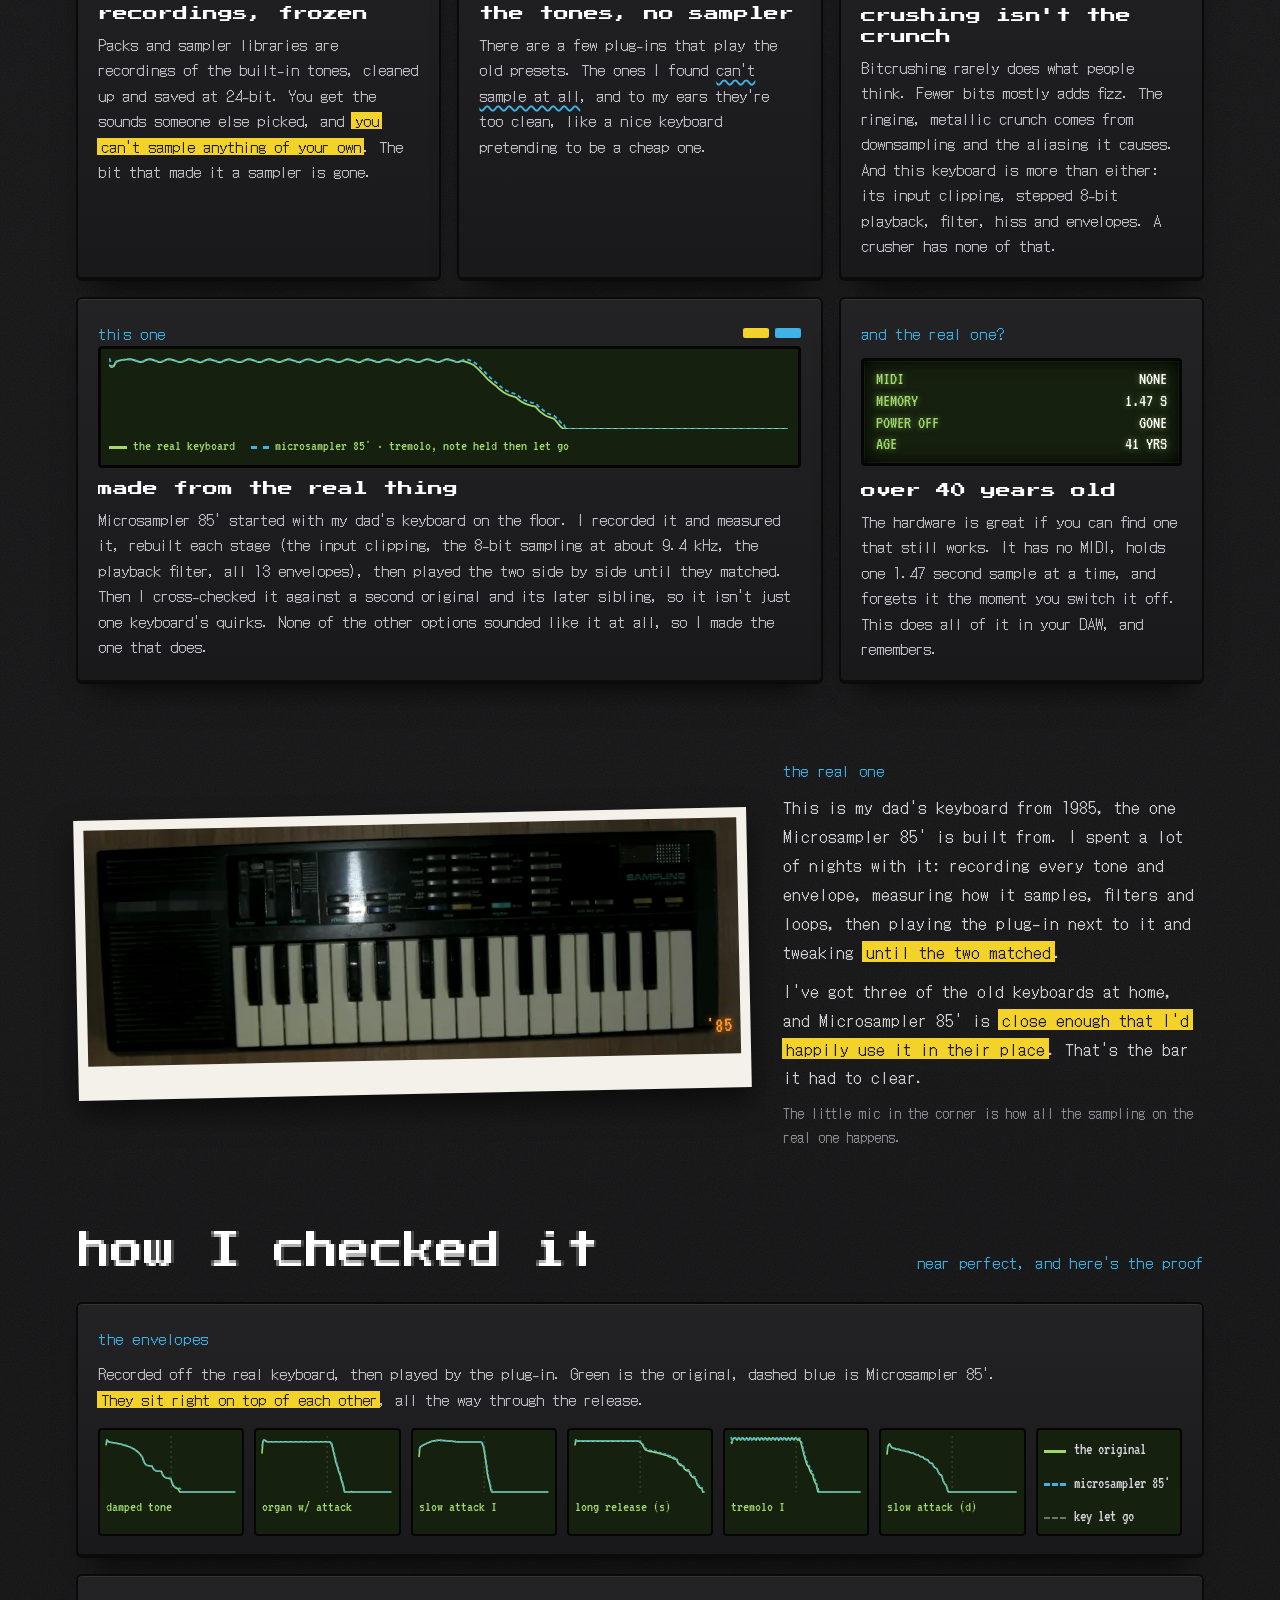
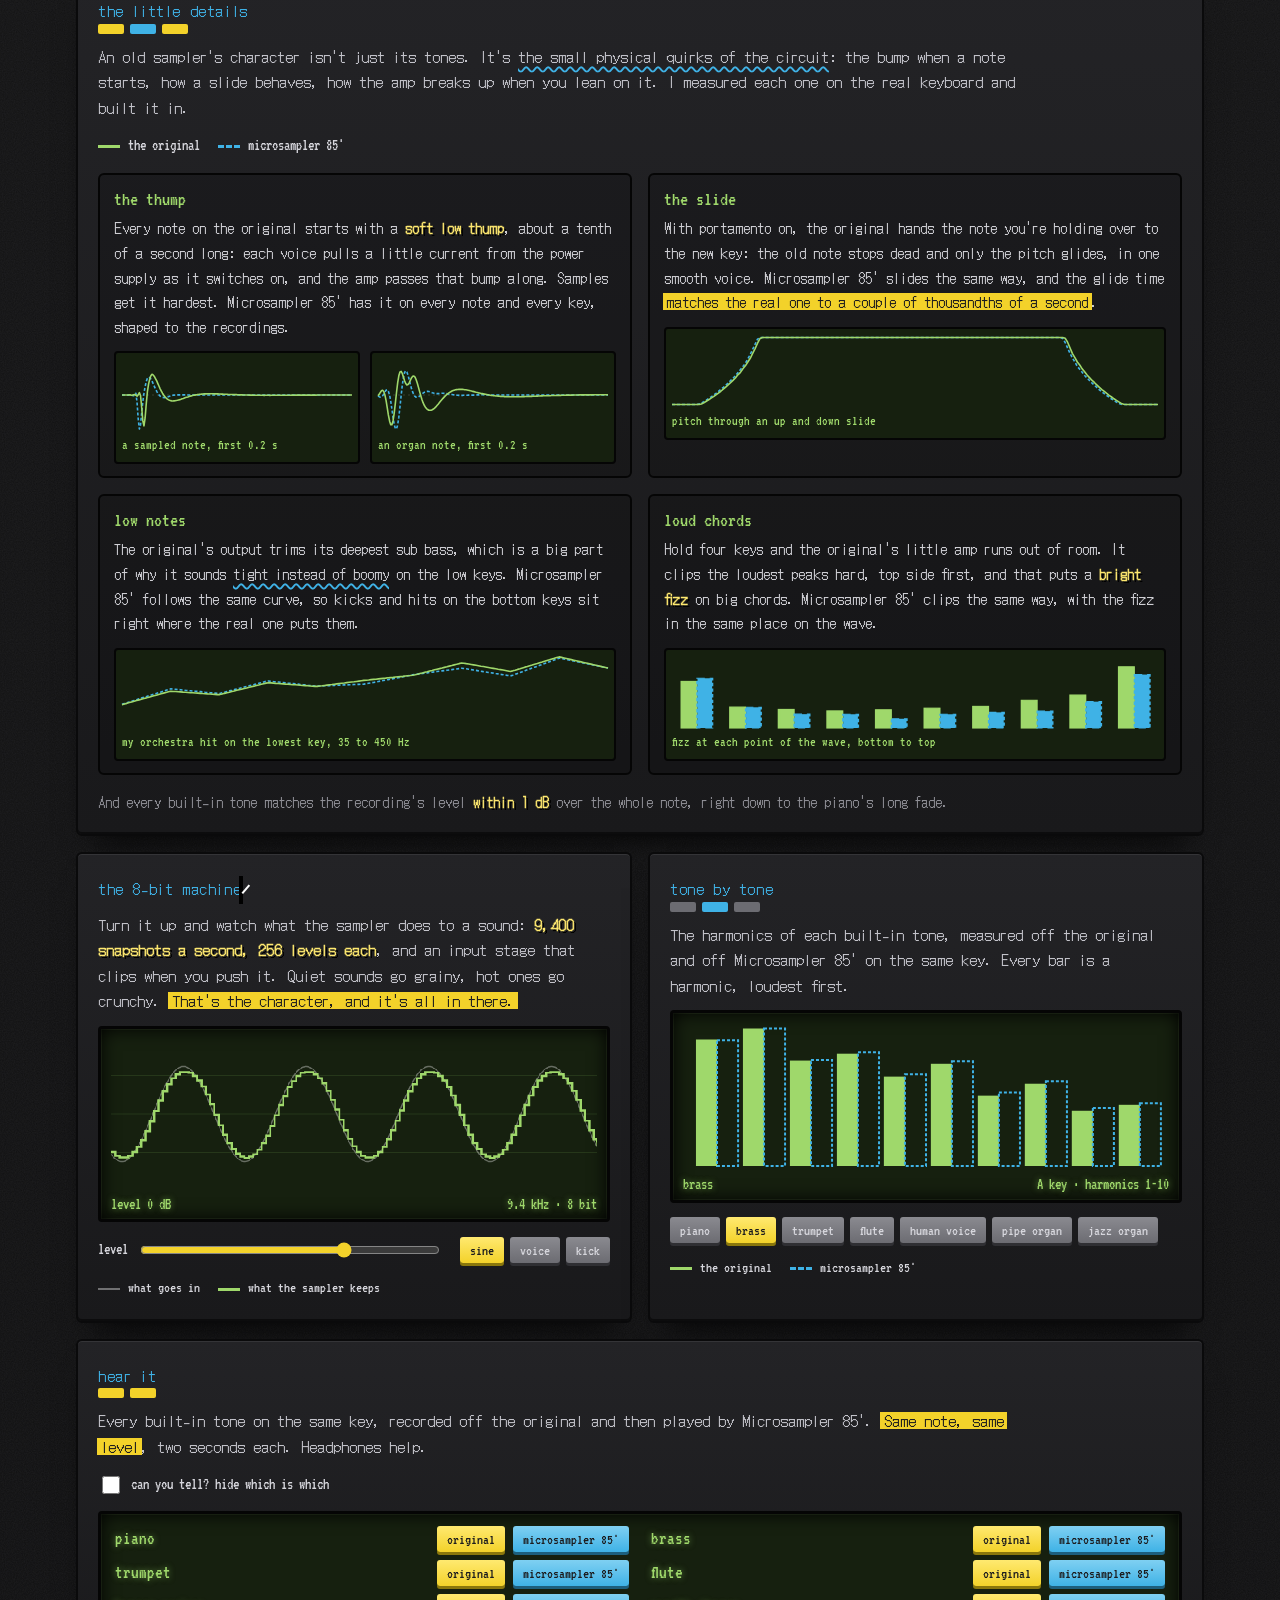
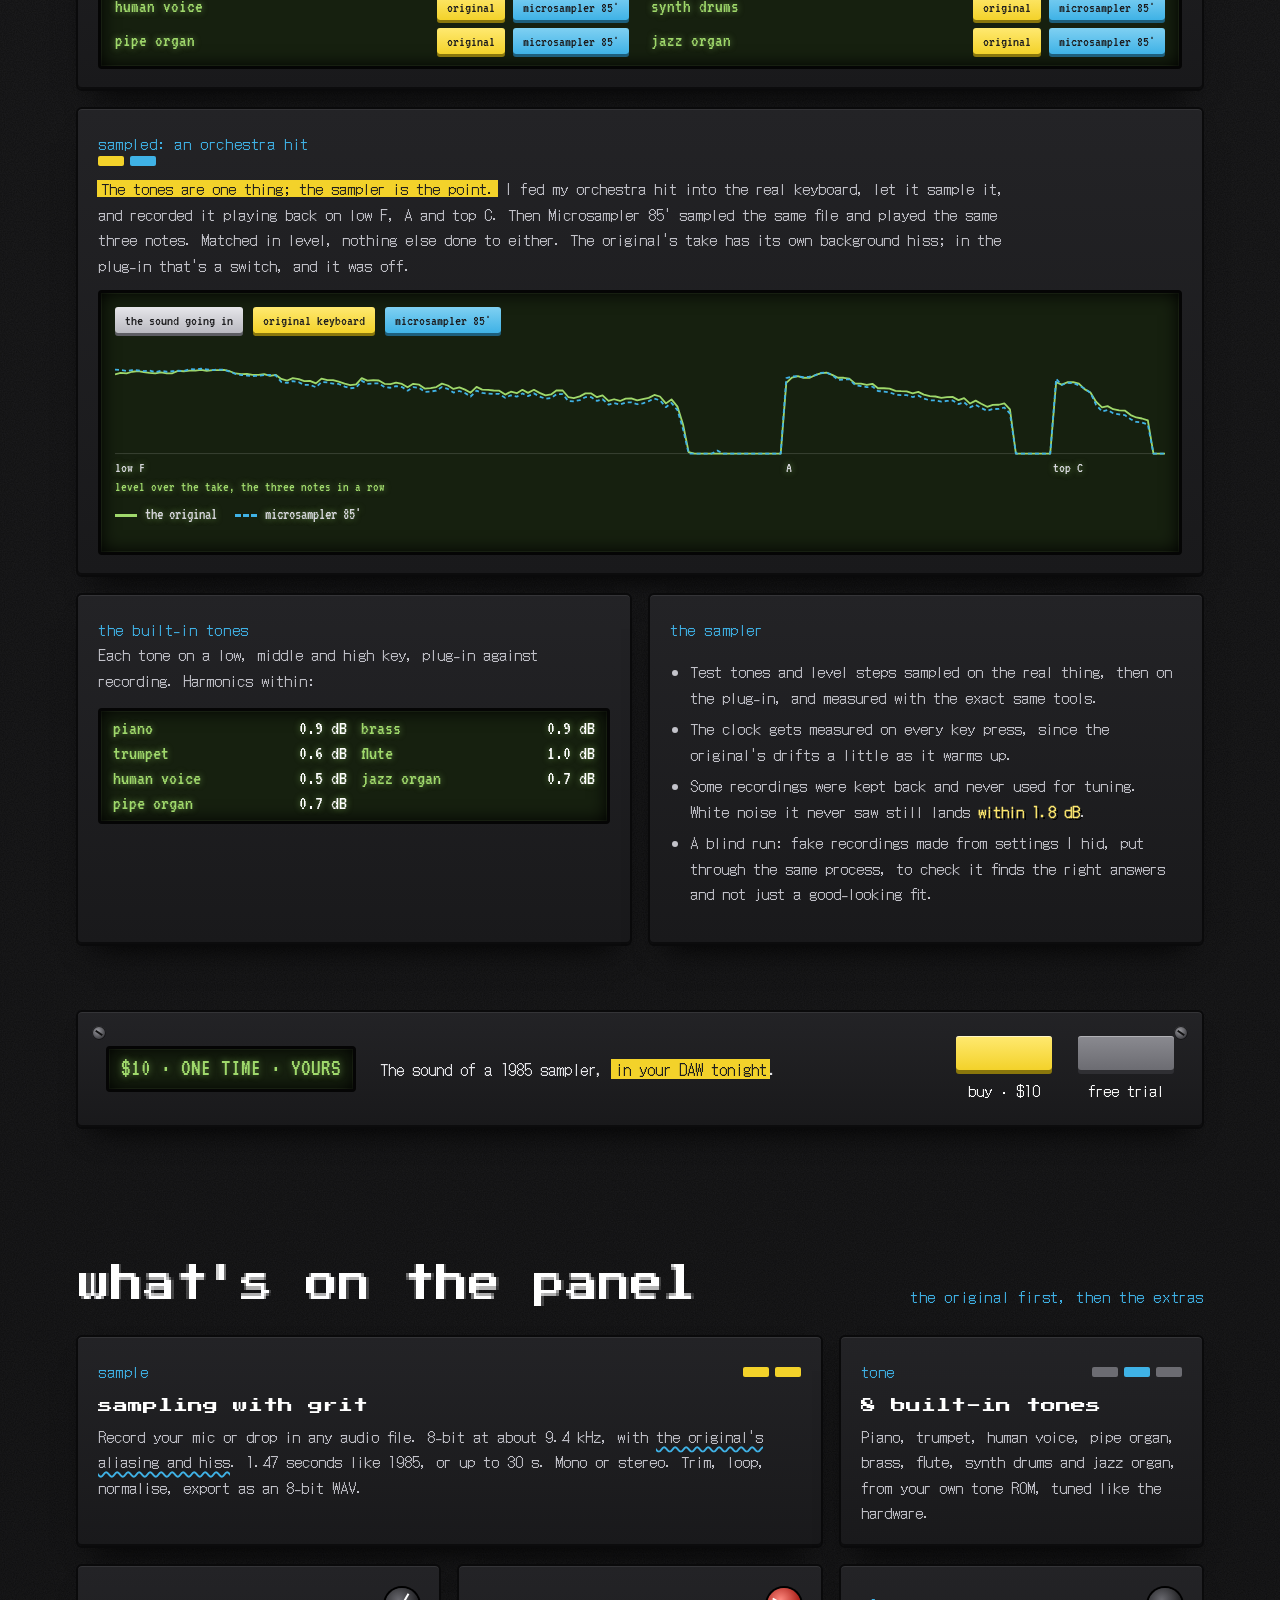
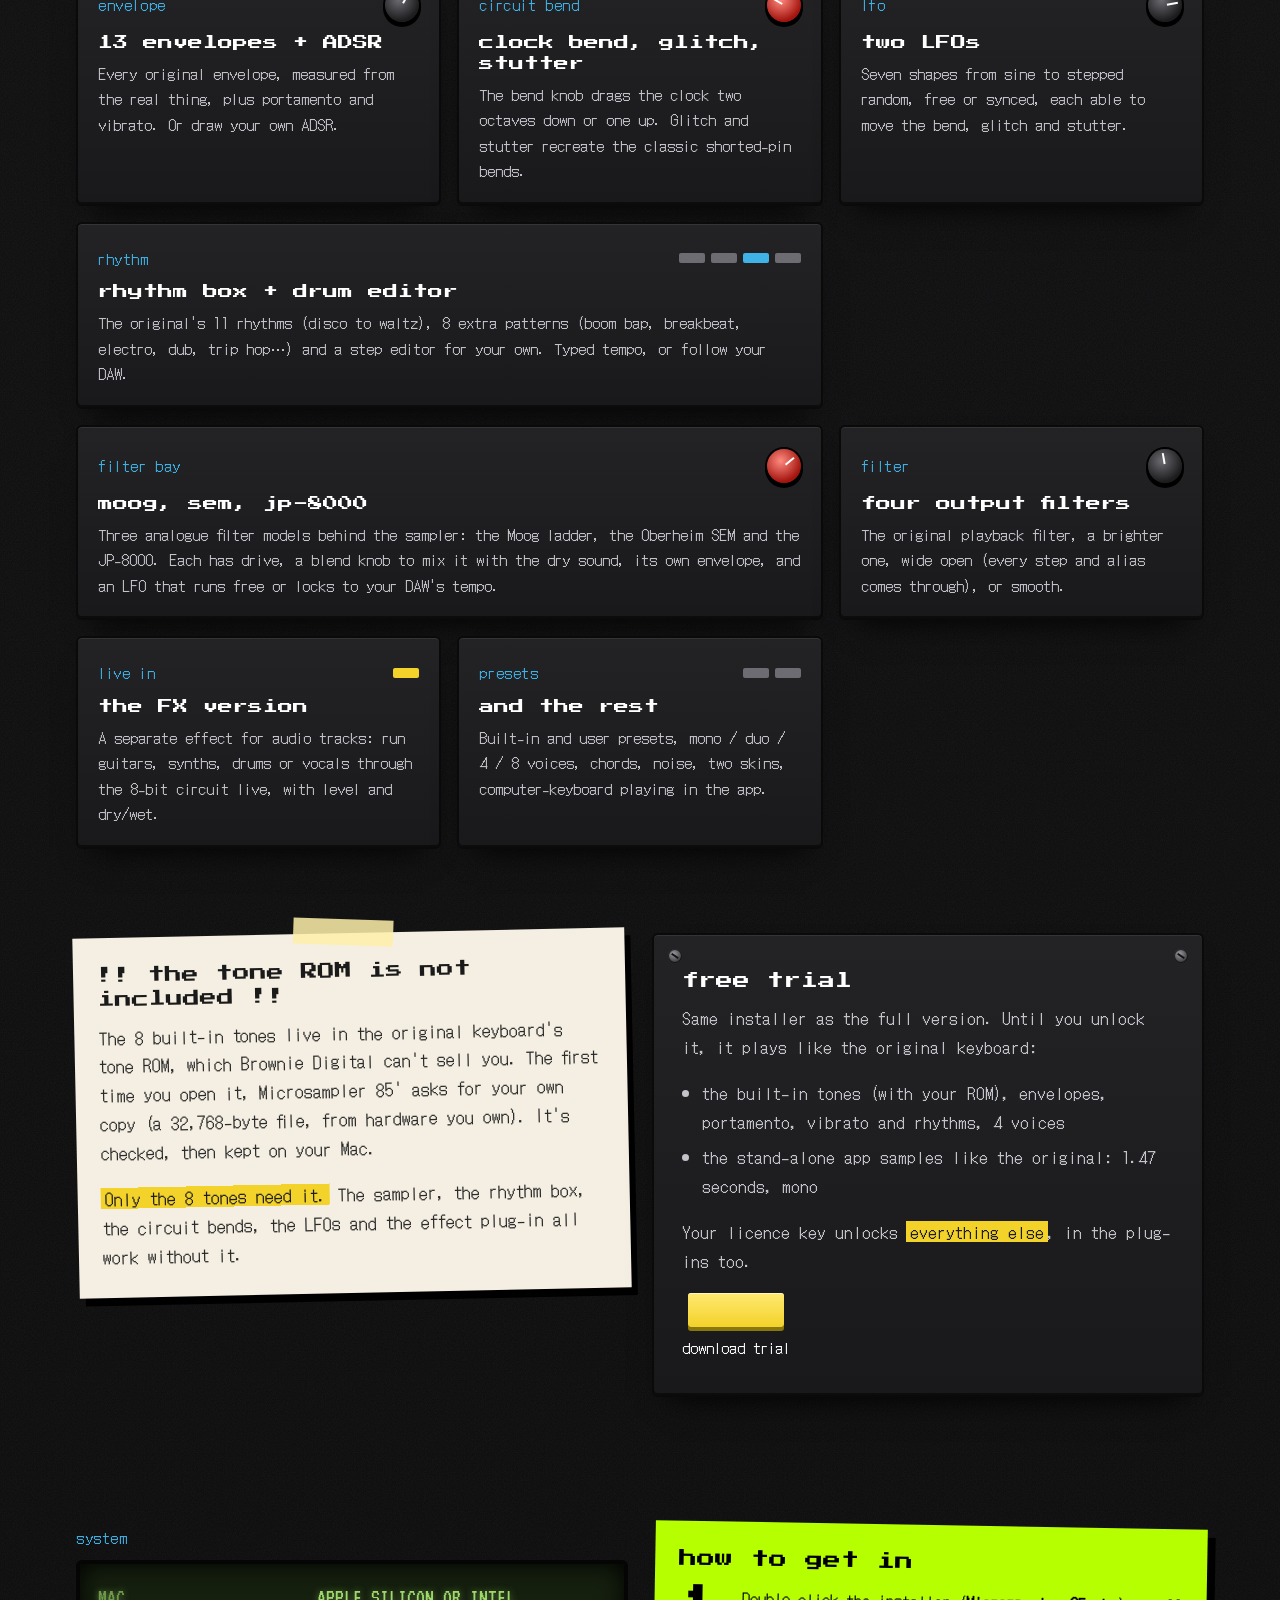
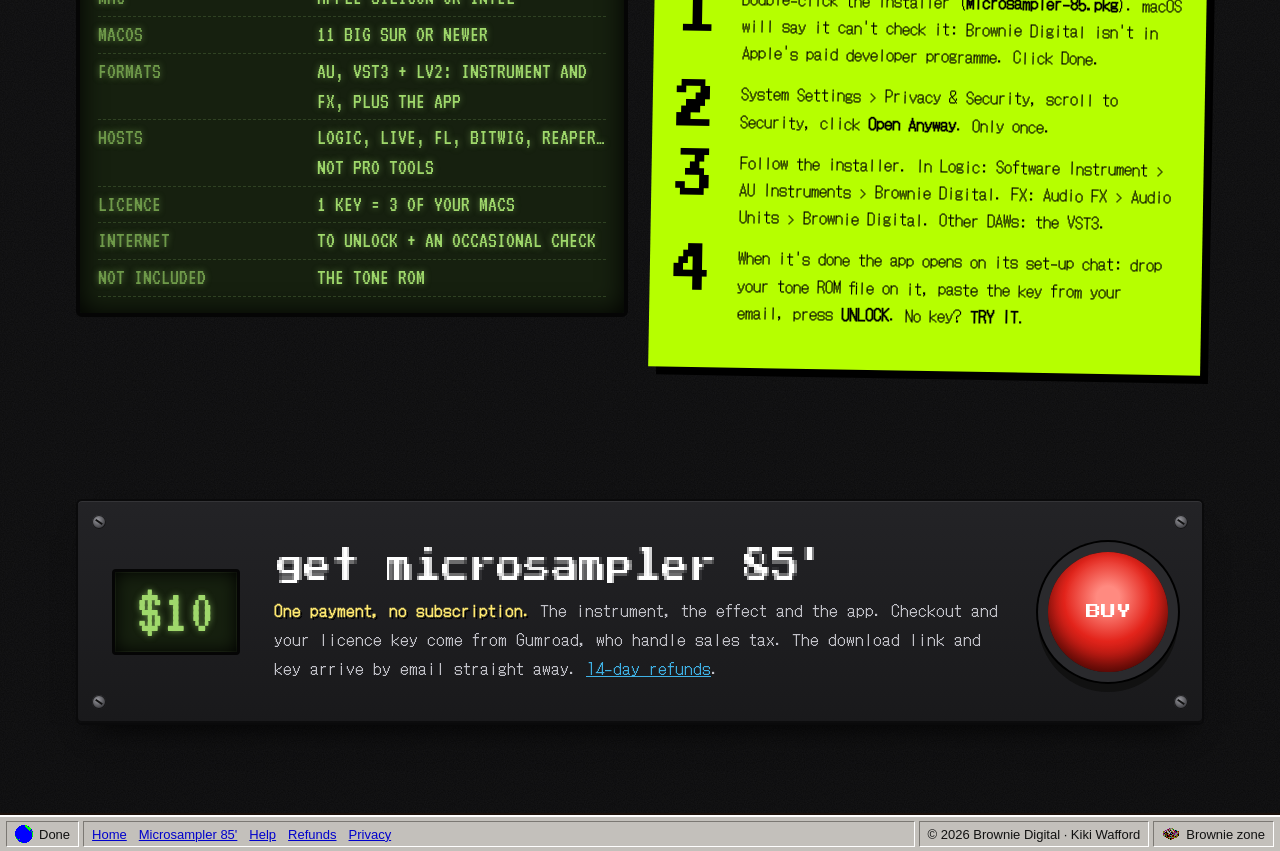
==== commit ebed0121: "Microsampler 85' page: bump stylesheet version so the second demo's full-width lane loads" ====
--- a/microsampler-85/index.html
+++ b/microsampler-85/index.html
@@ -13,7 +13,7 @@
 <link rel="preconnect" href="https://fonts.gstatic.com" crossorigin>
 <link href="https://fonts.googleapis.com/css2?family=DotGothic16&family=Press+Start+2P&family=Silkscreen:wght@400;700&family=VT323&display=swap" rel="stylesheet">
 <link rel="stylesheet" href="../style.css?v=18">
-<link rel="stylesheet" href="ms85.css?v=11">
+<link rel="stylesheet" href="ms85.css?v=12">
 <meta property="og:title" content="Microsampler 85' by Brownie Digital">
 <meta property="og:description" content="An 8-bit vintage sampler for your Mac: crunchy 9 kHz sampling, circuit bends, a rhythm box. $10.">
 <meta property="og:image" content="https://uncleacid1.github.io/img/window-black-grille.jpg">
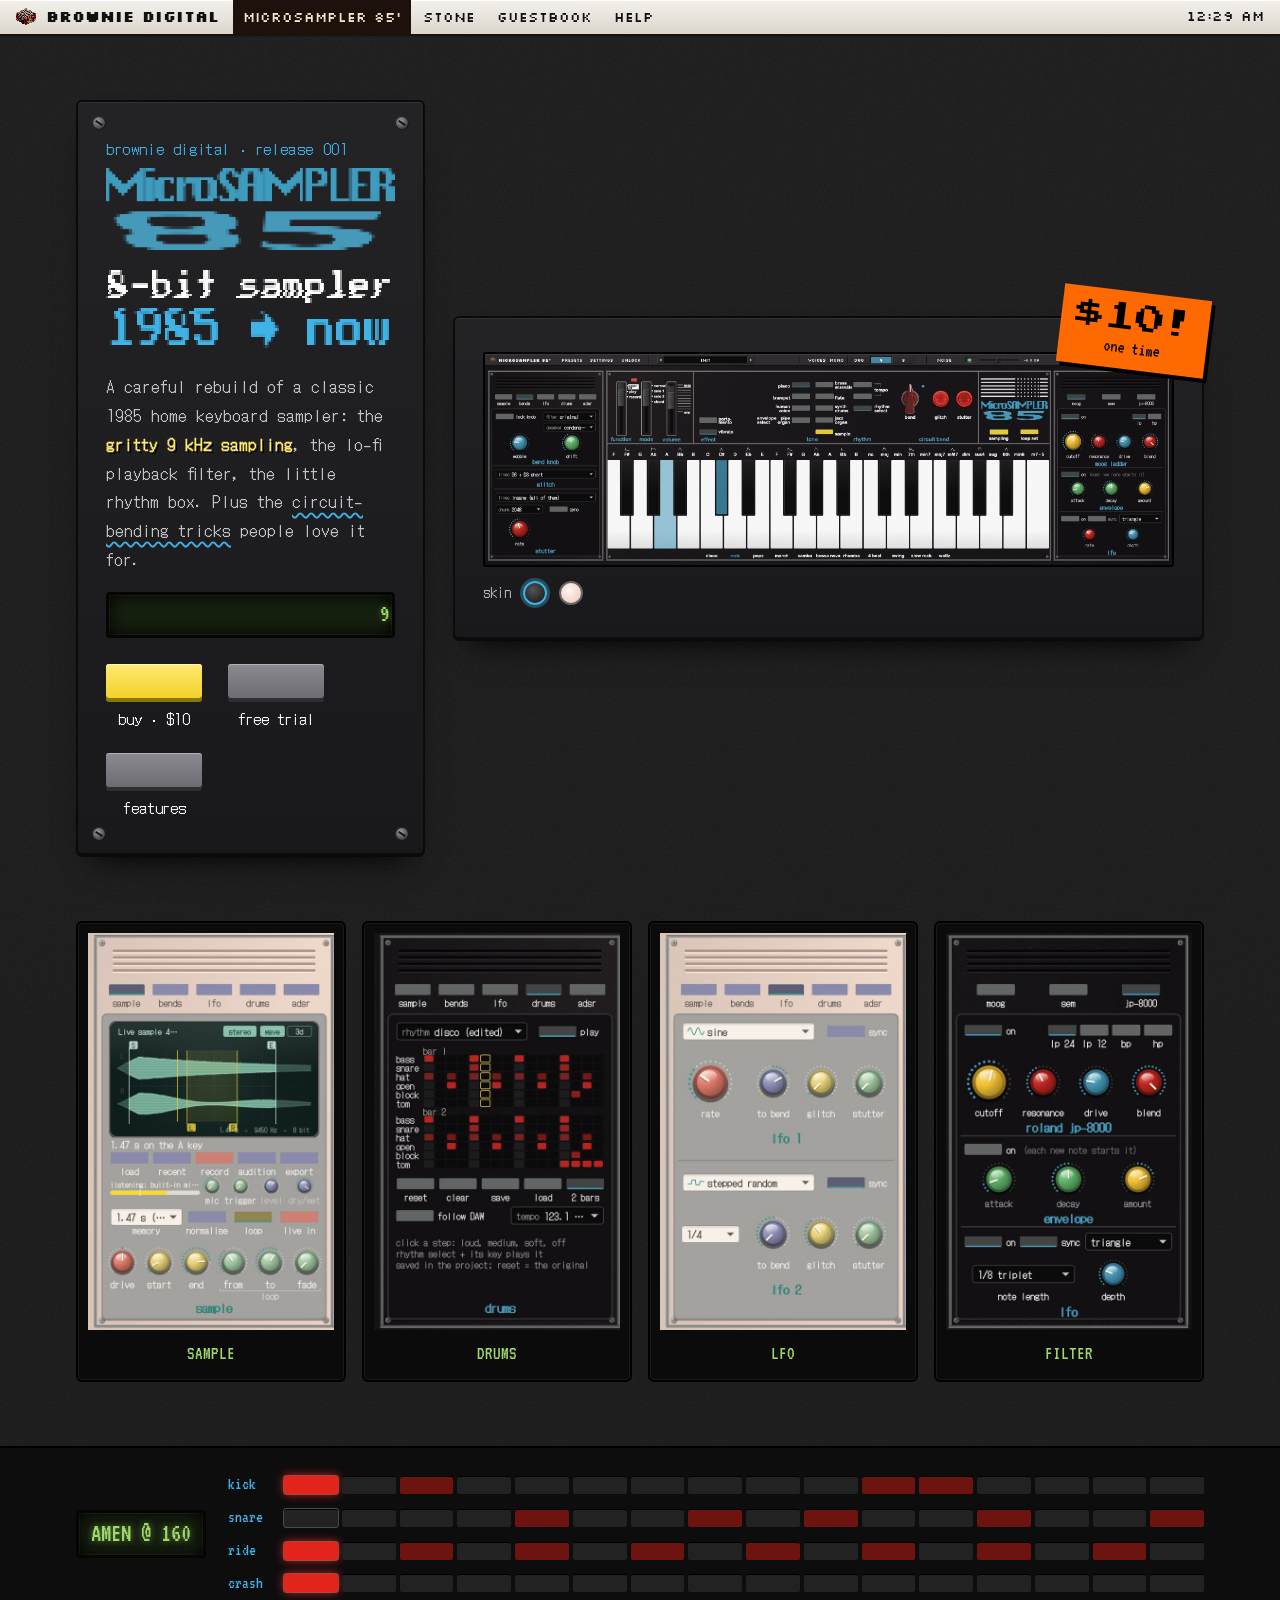
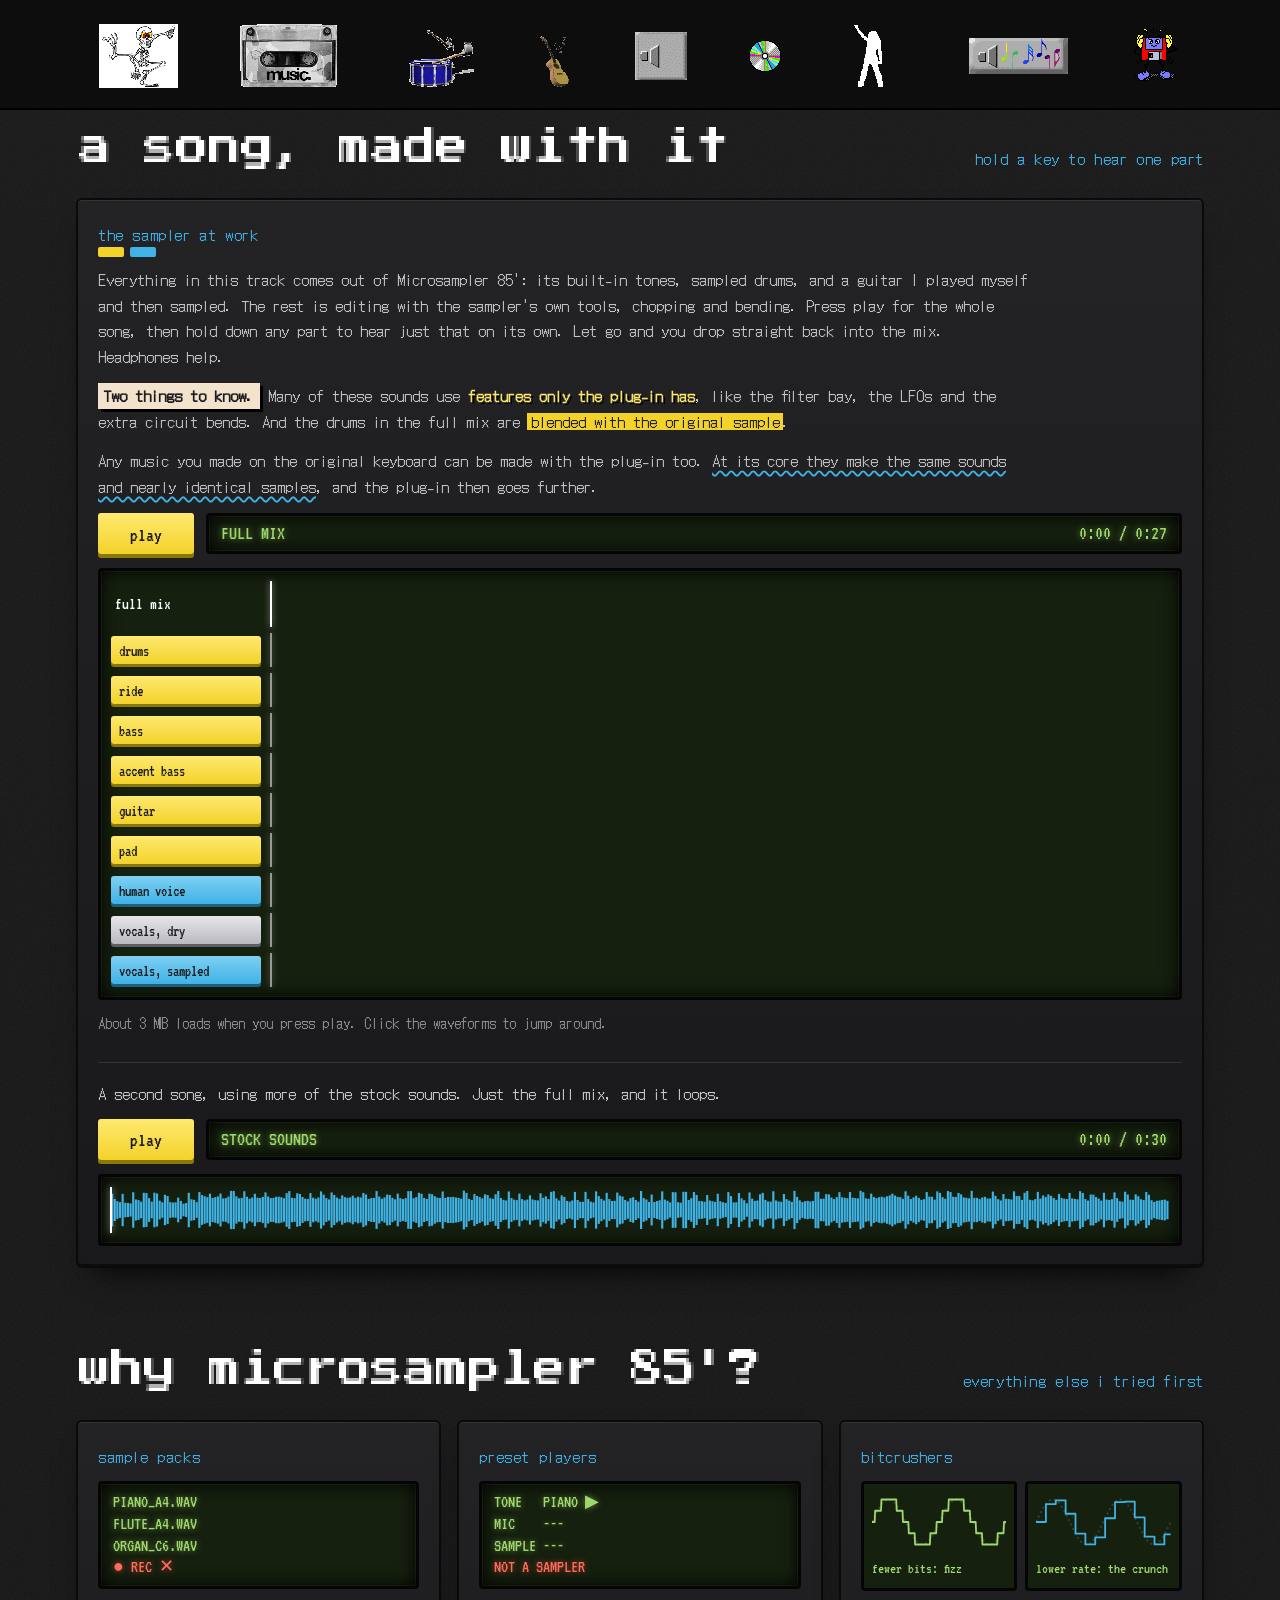
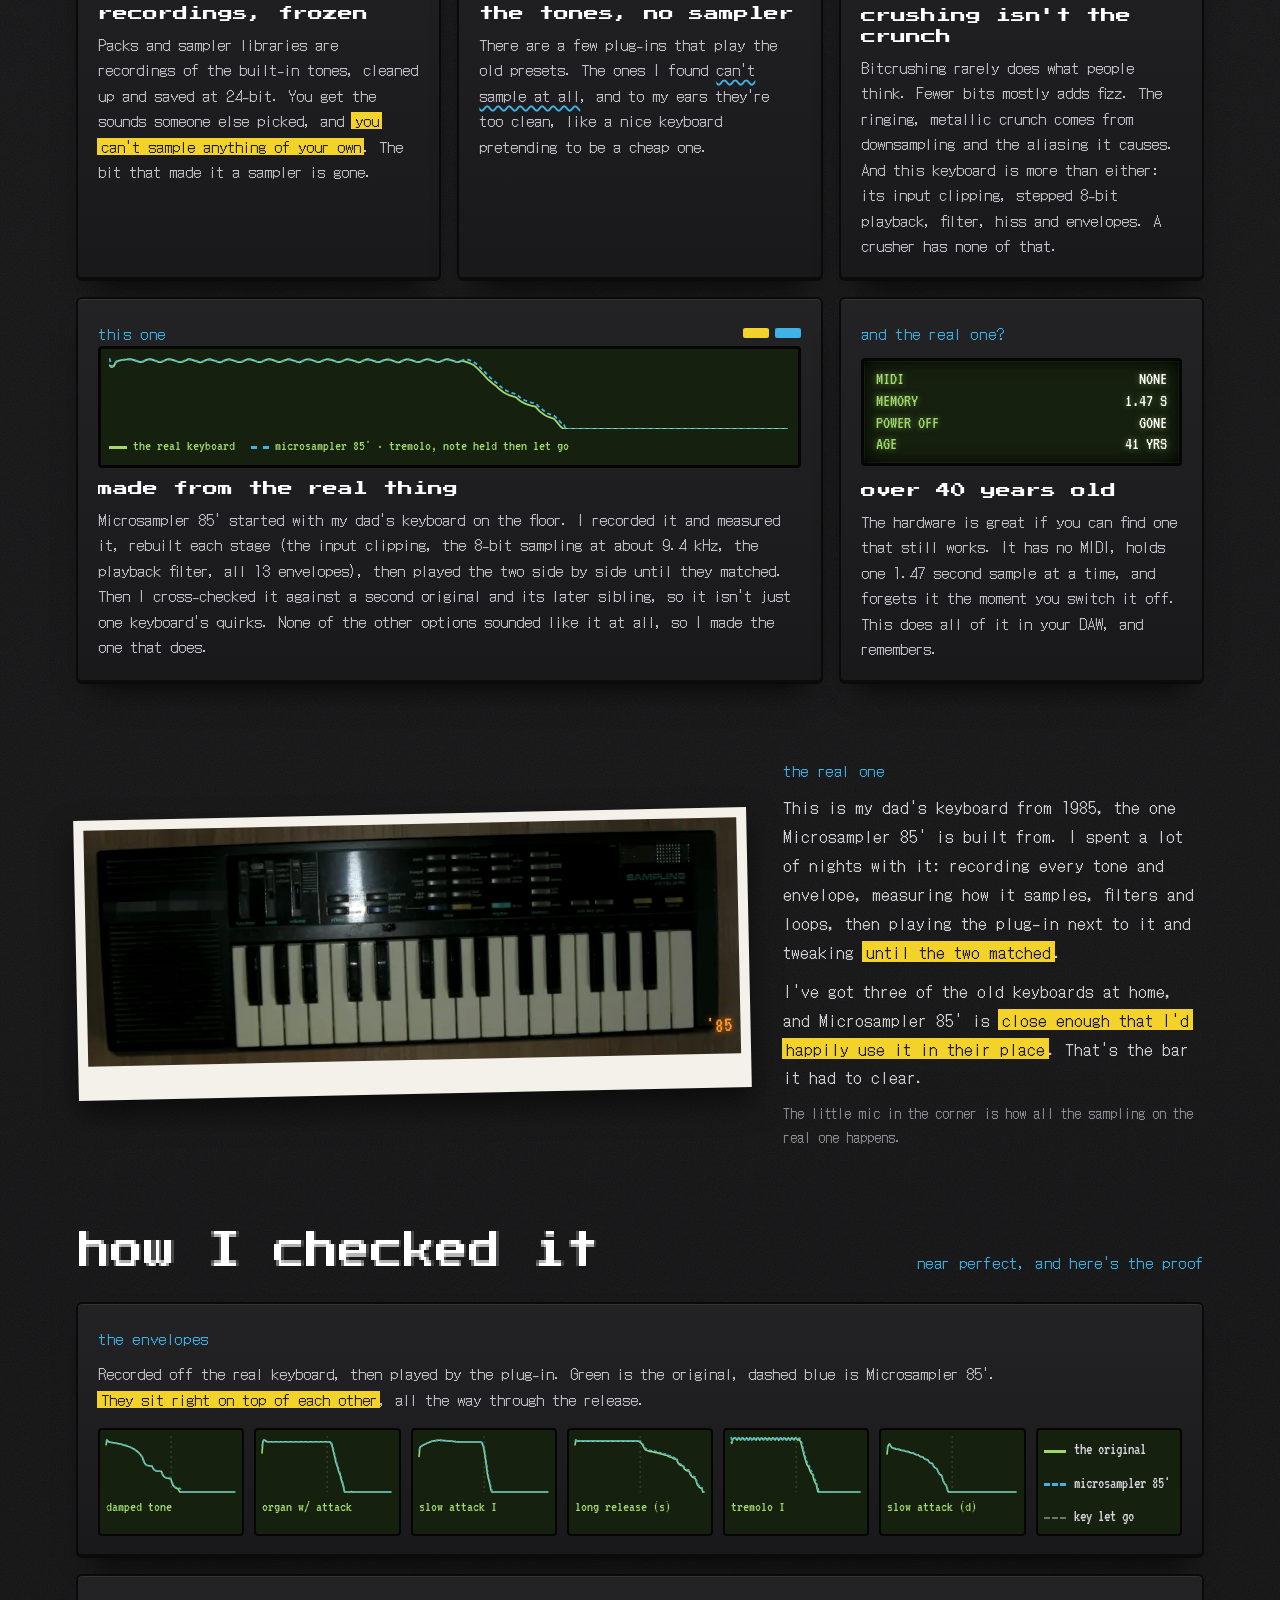
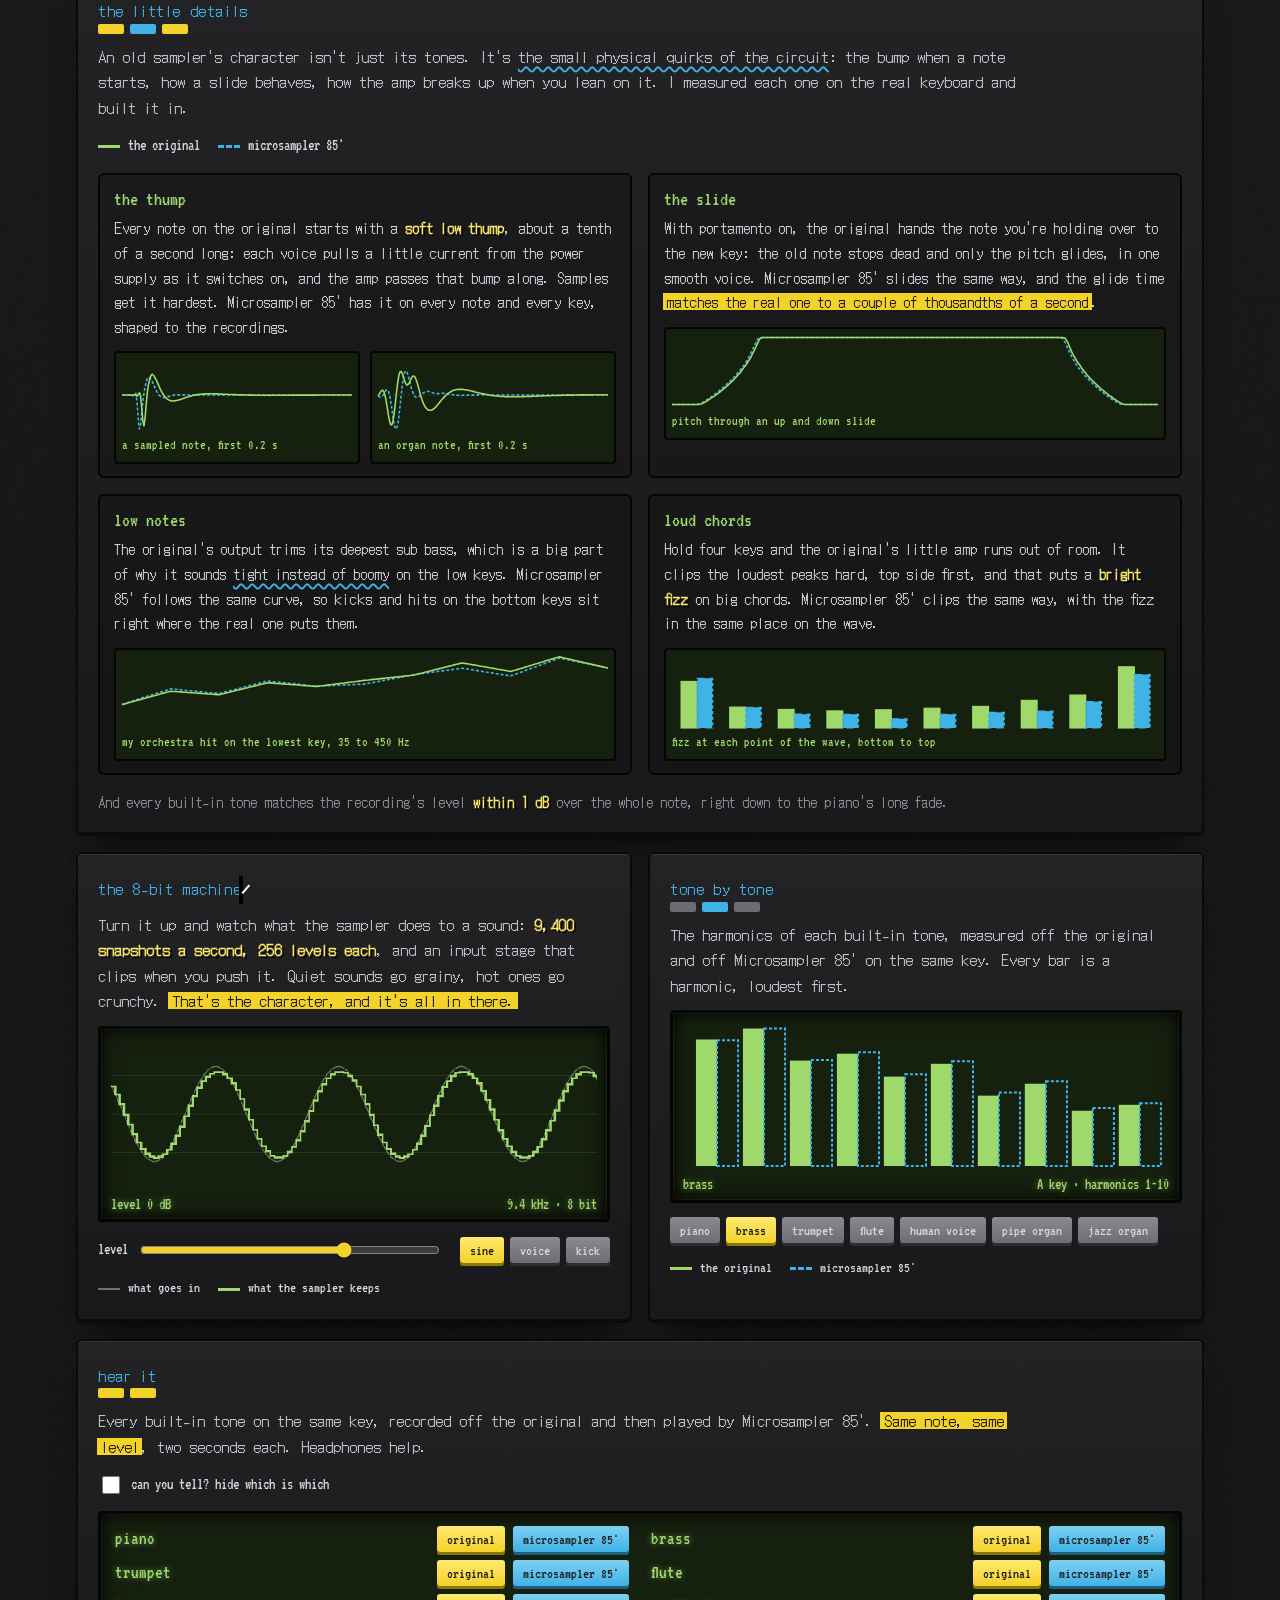
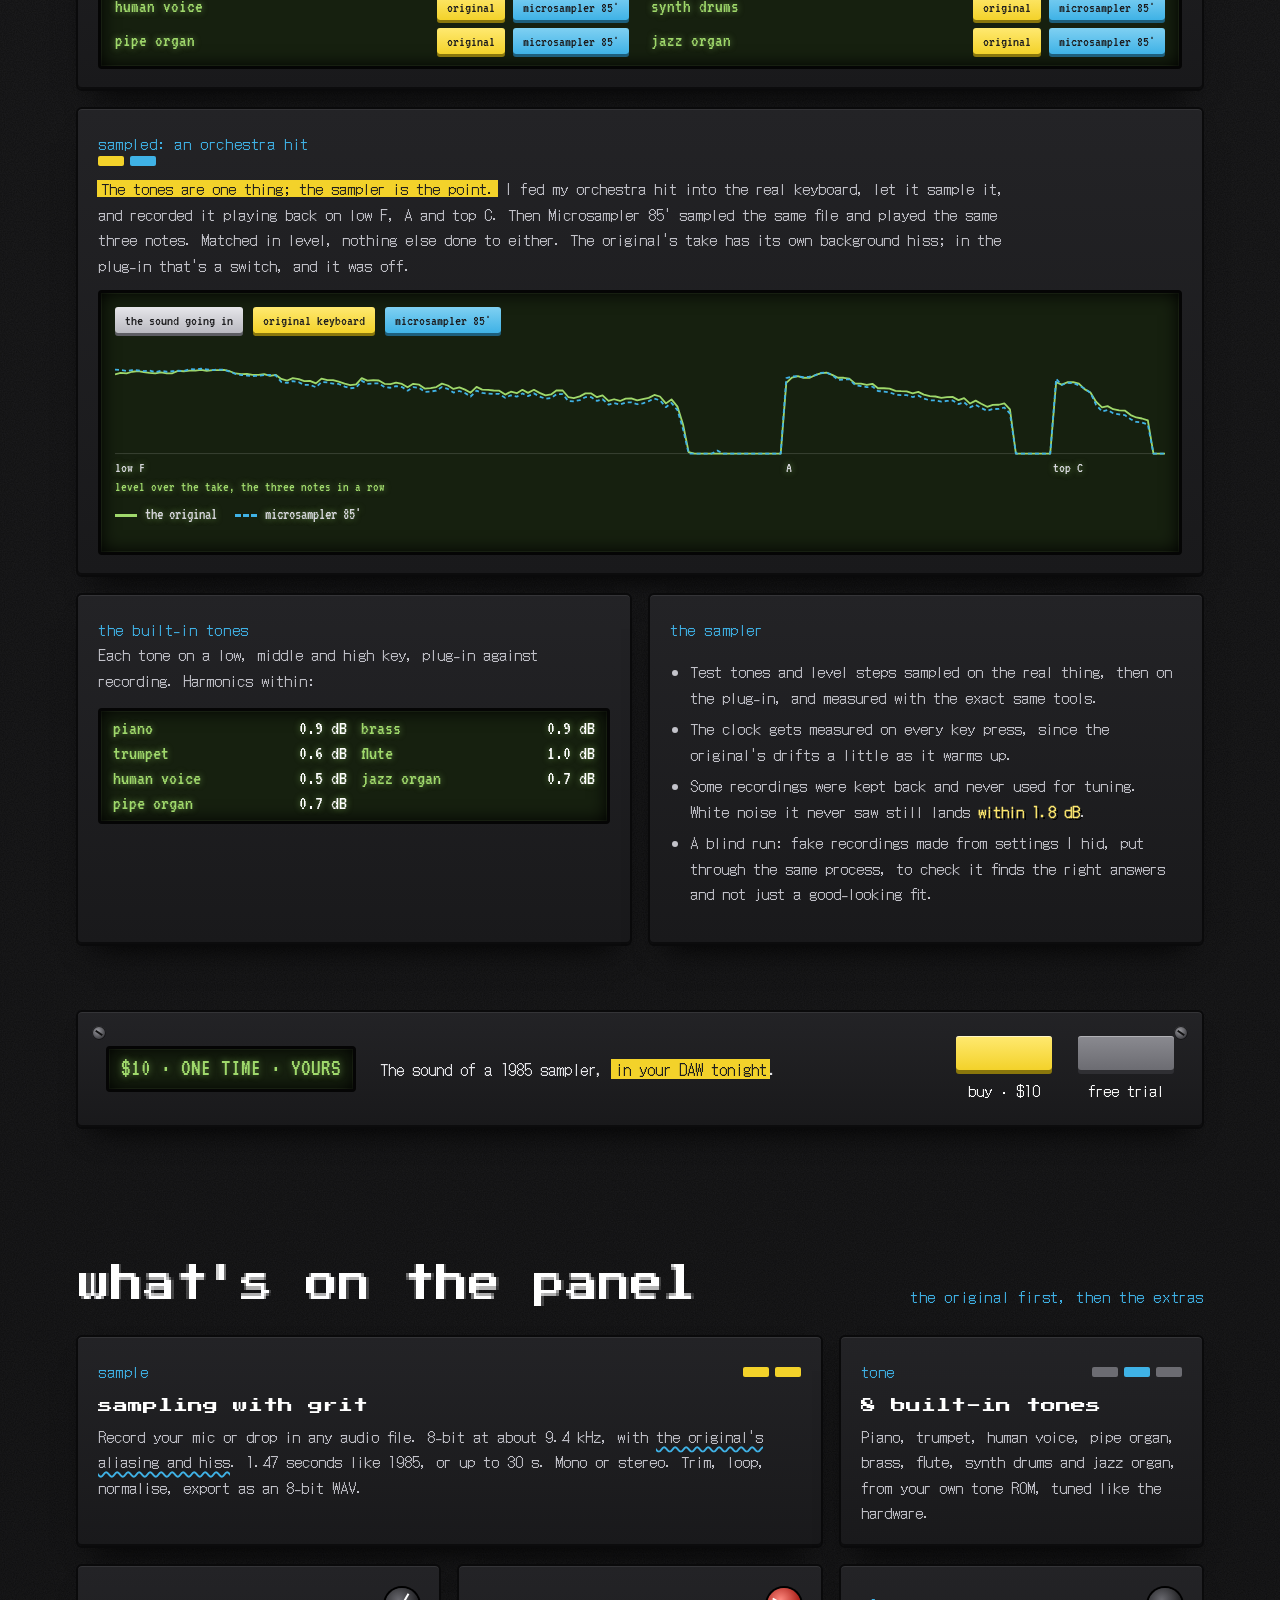
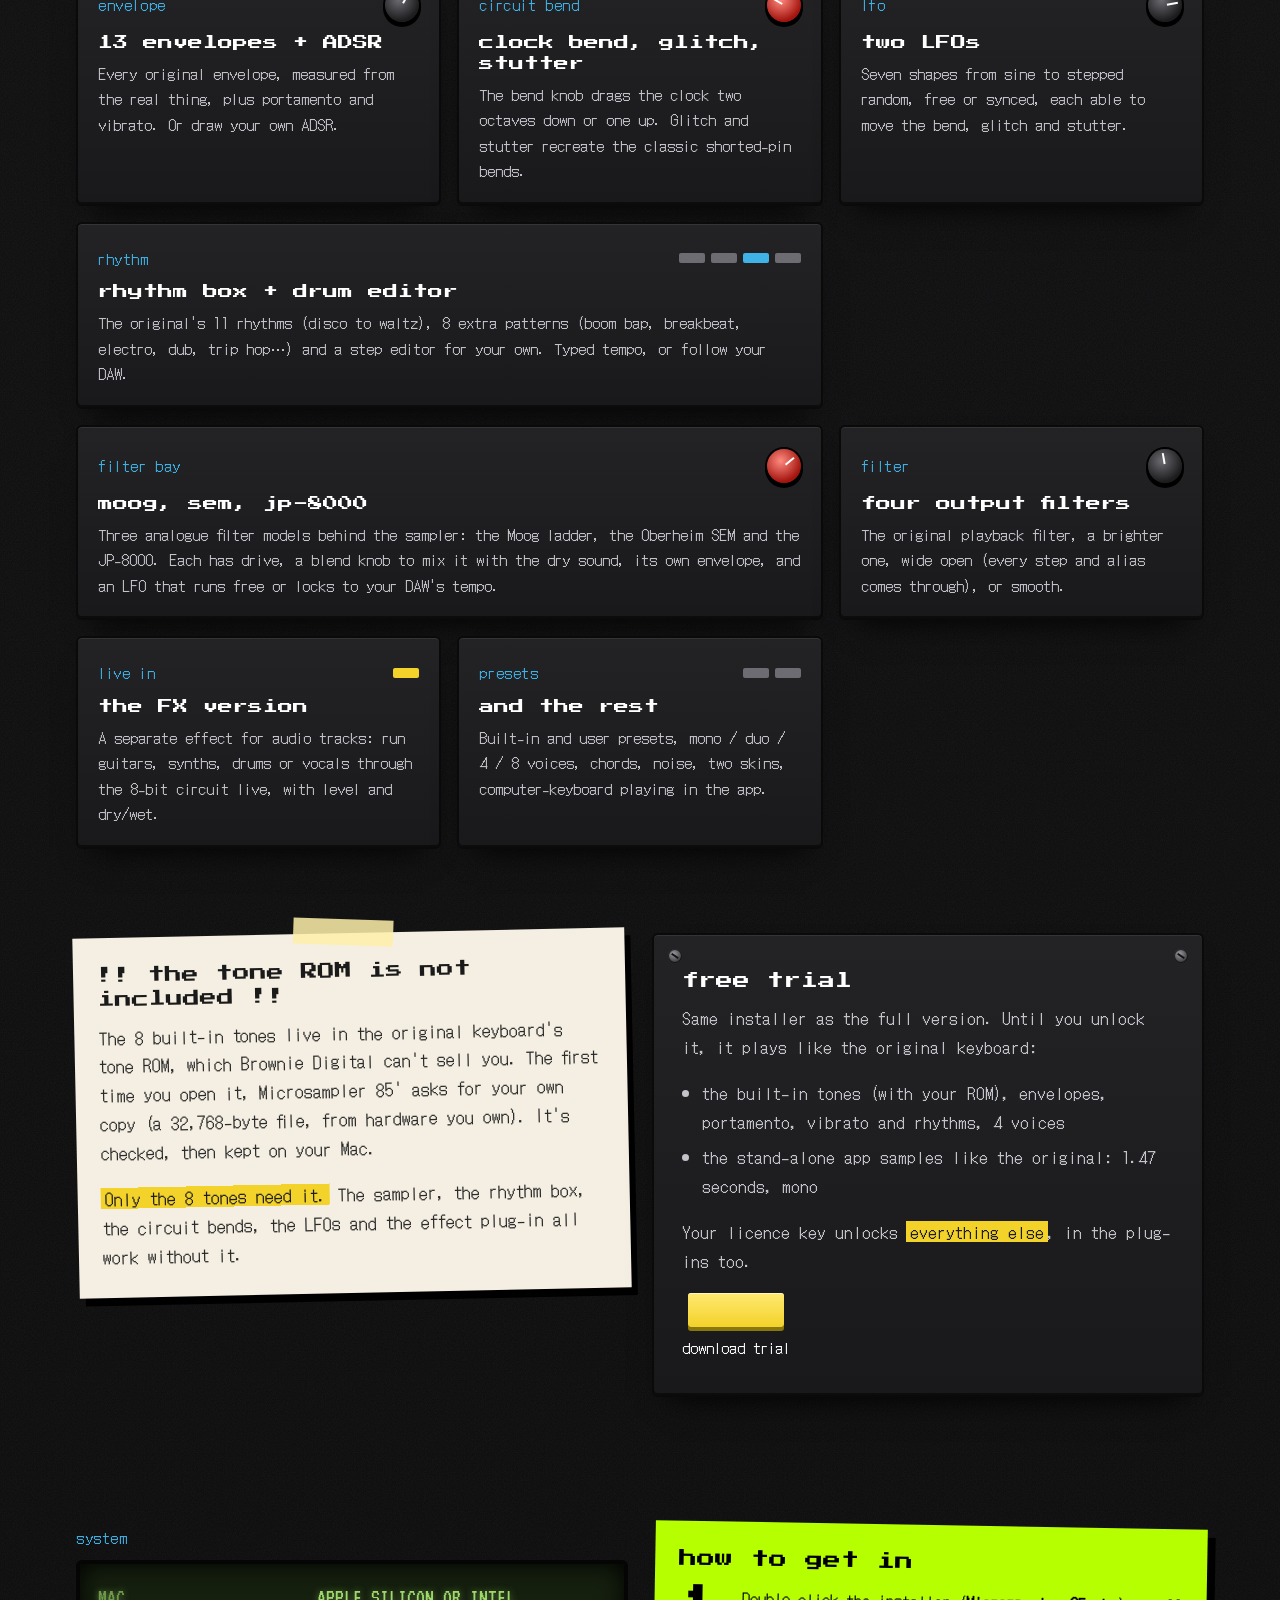
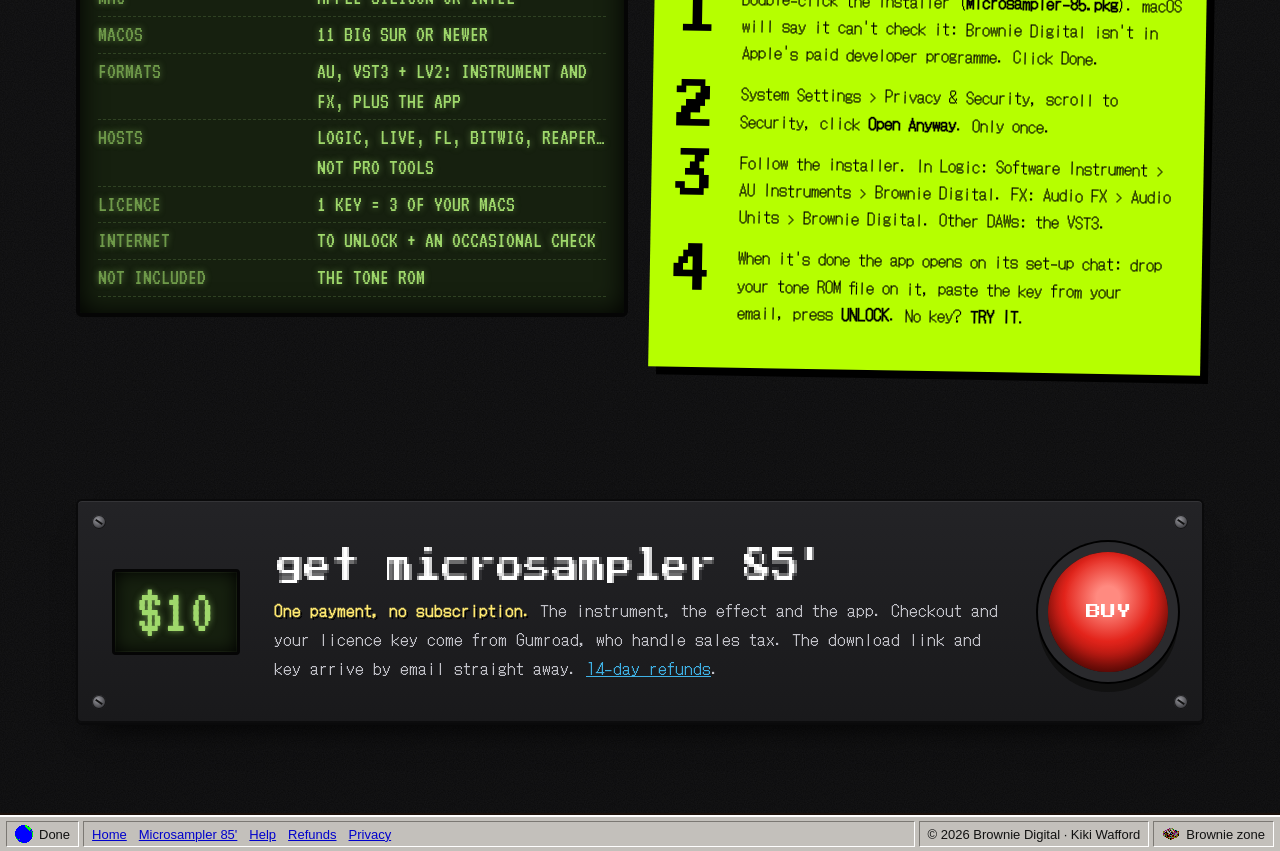
==== commit 8c523c4e: "Microsampler 85' page: second demo is a second song, not another take" ====
--- a/microsampler-85/index.html
+++ b/microsampler-85/index.html
@@ -111,7 +111,7 @@
         </div>
         <p class="small" id="songNote">About 3 MB loads when you press play. Click the waveforms to jump around.</p>
         <div class="alt-demo">
-          <p class="small">Another take, using more of the stock sounds. Just the full mix, and it loops.</p>
+          <p class="small">A second song, using more of the stock sounds. Just the full mix, and it loops.</p>
           <div class="song-top">
             <button type="button" class="song-play" id="altPlay" aria-label="Play the second song">play</button>
             <div class="lcd song-lcd"><span>STOCK SOUNDS</span><span id="altTime">0:00 / 0:00</span></div>
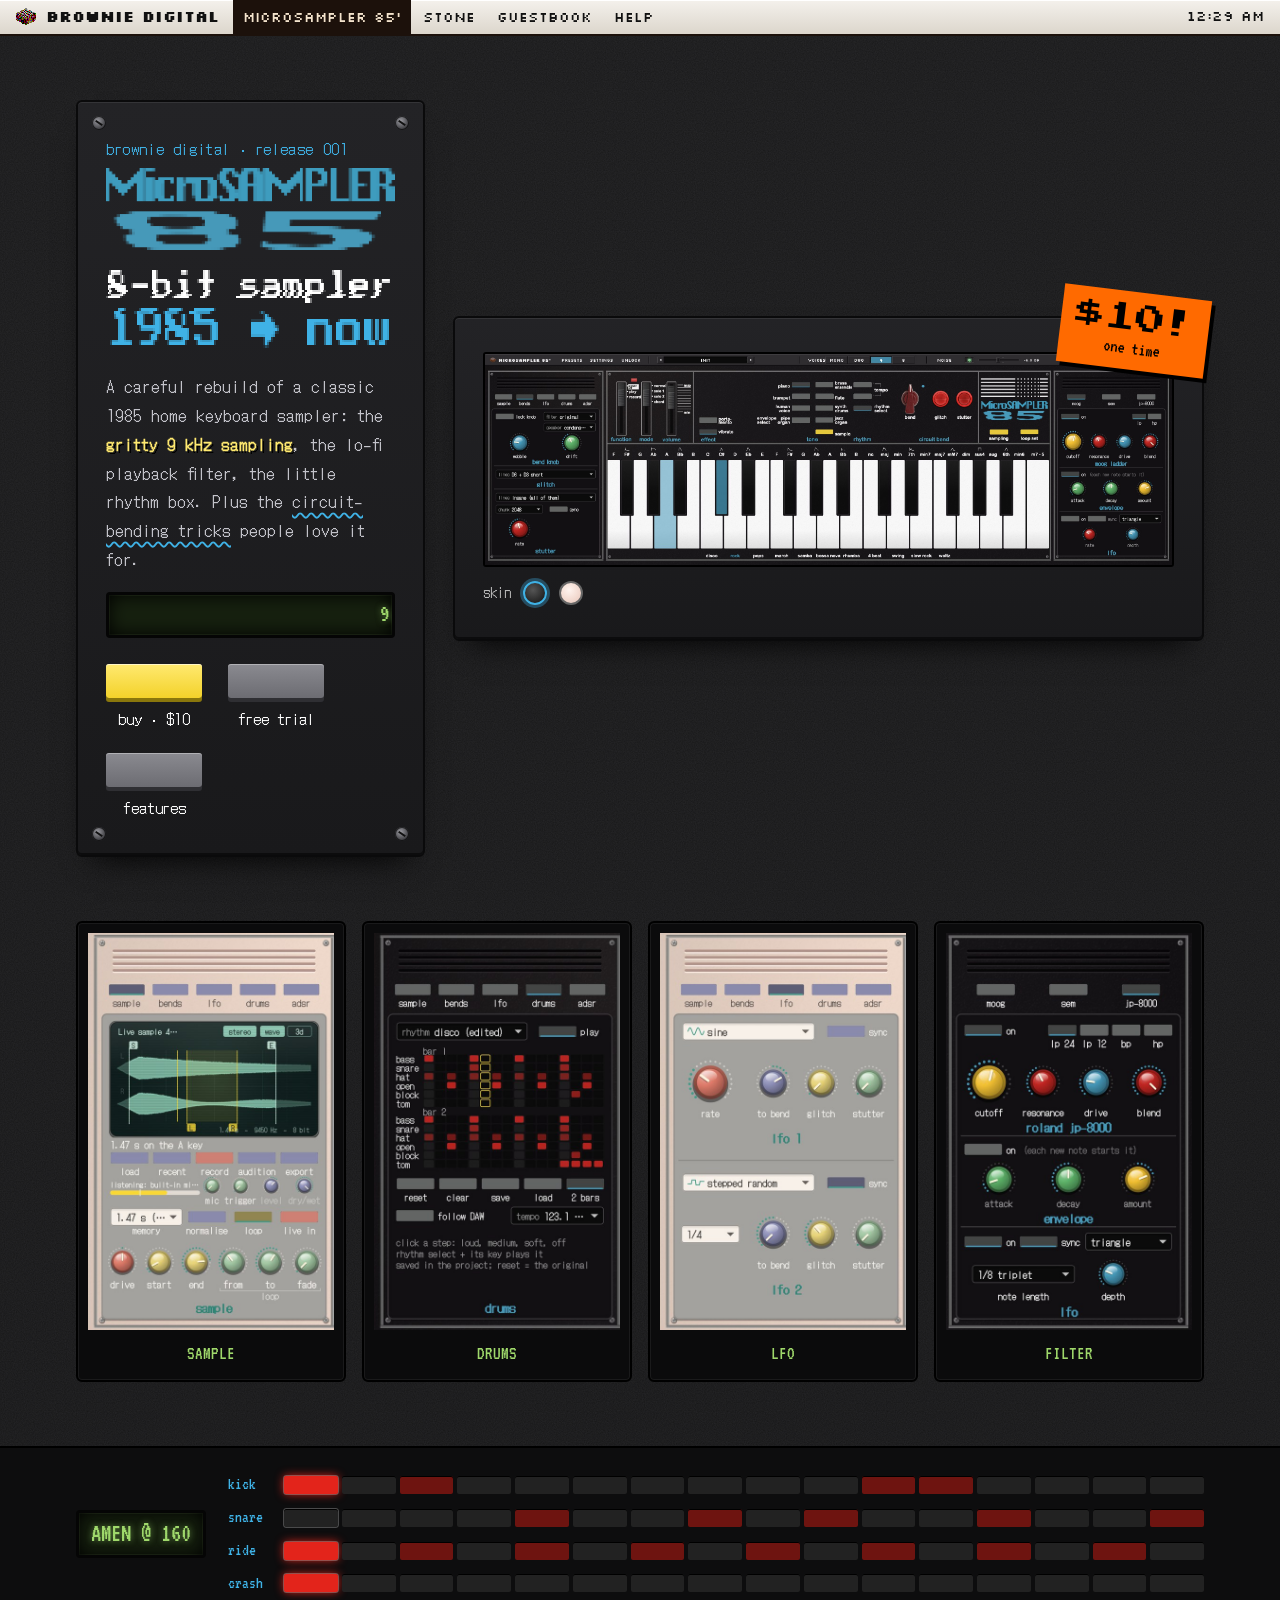
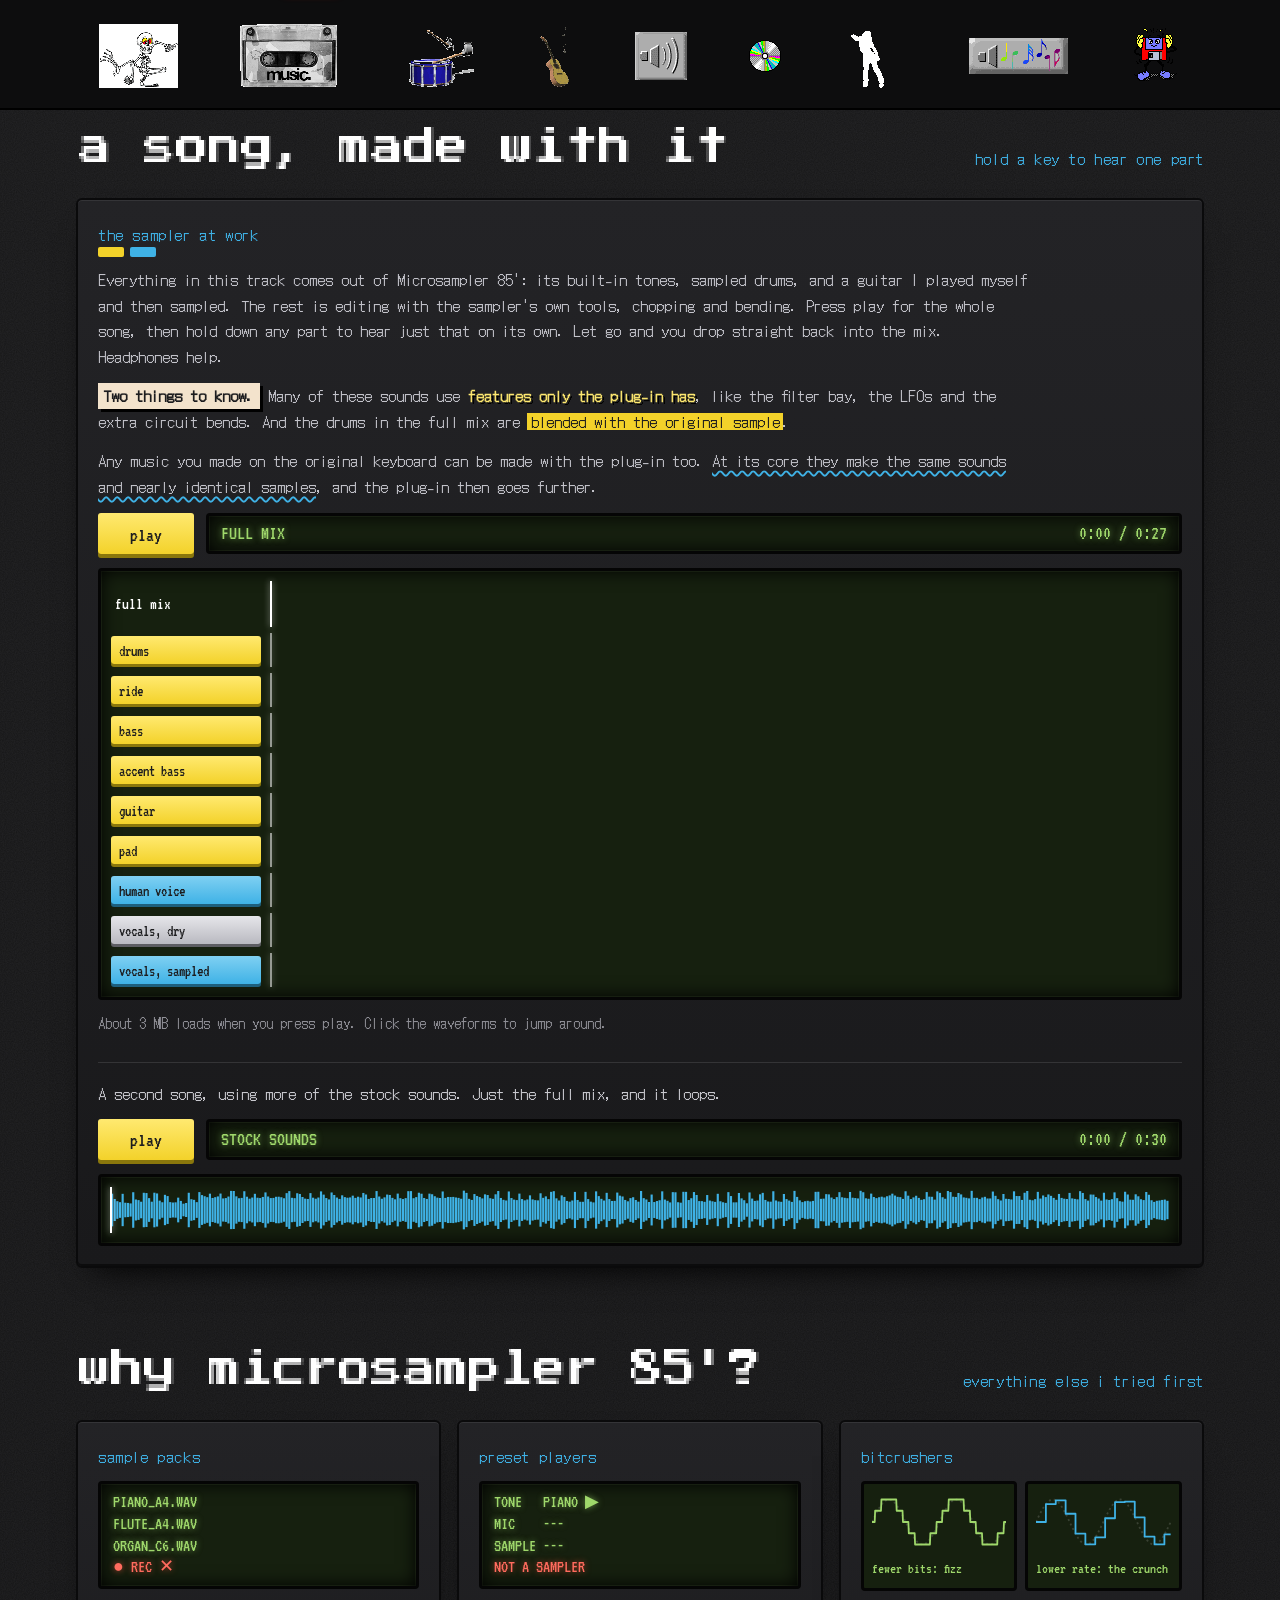
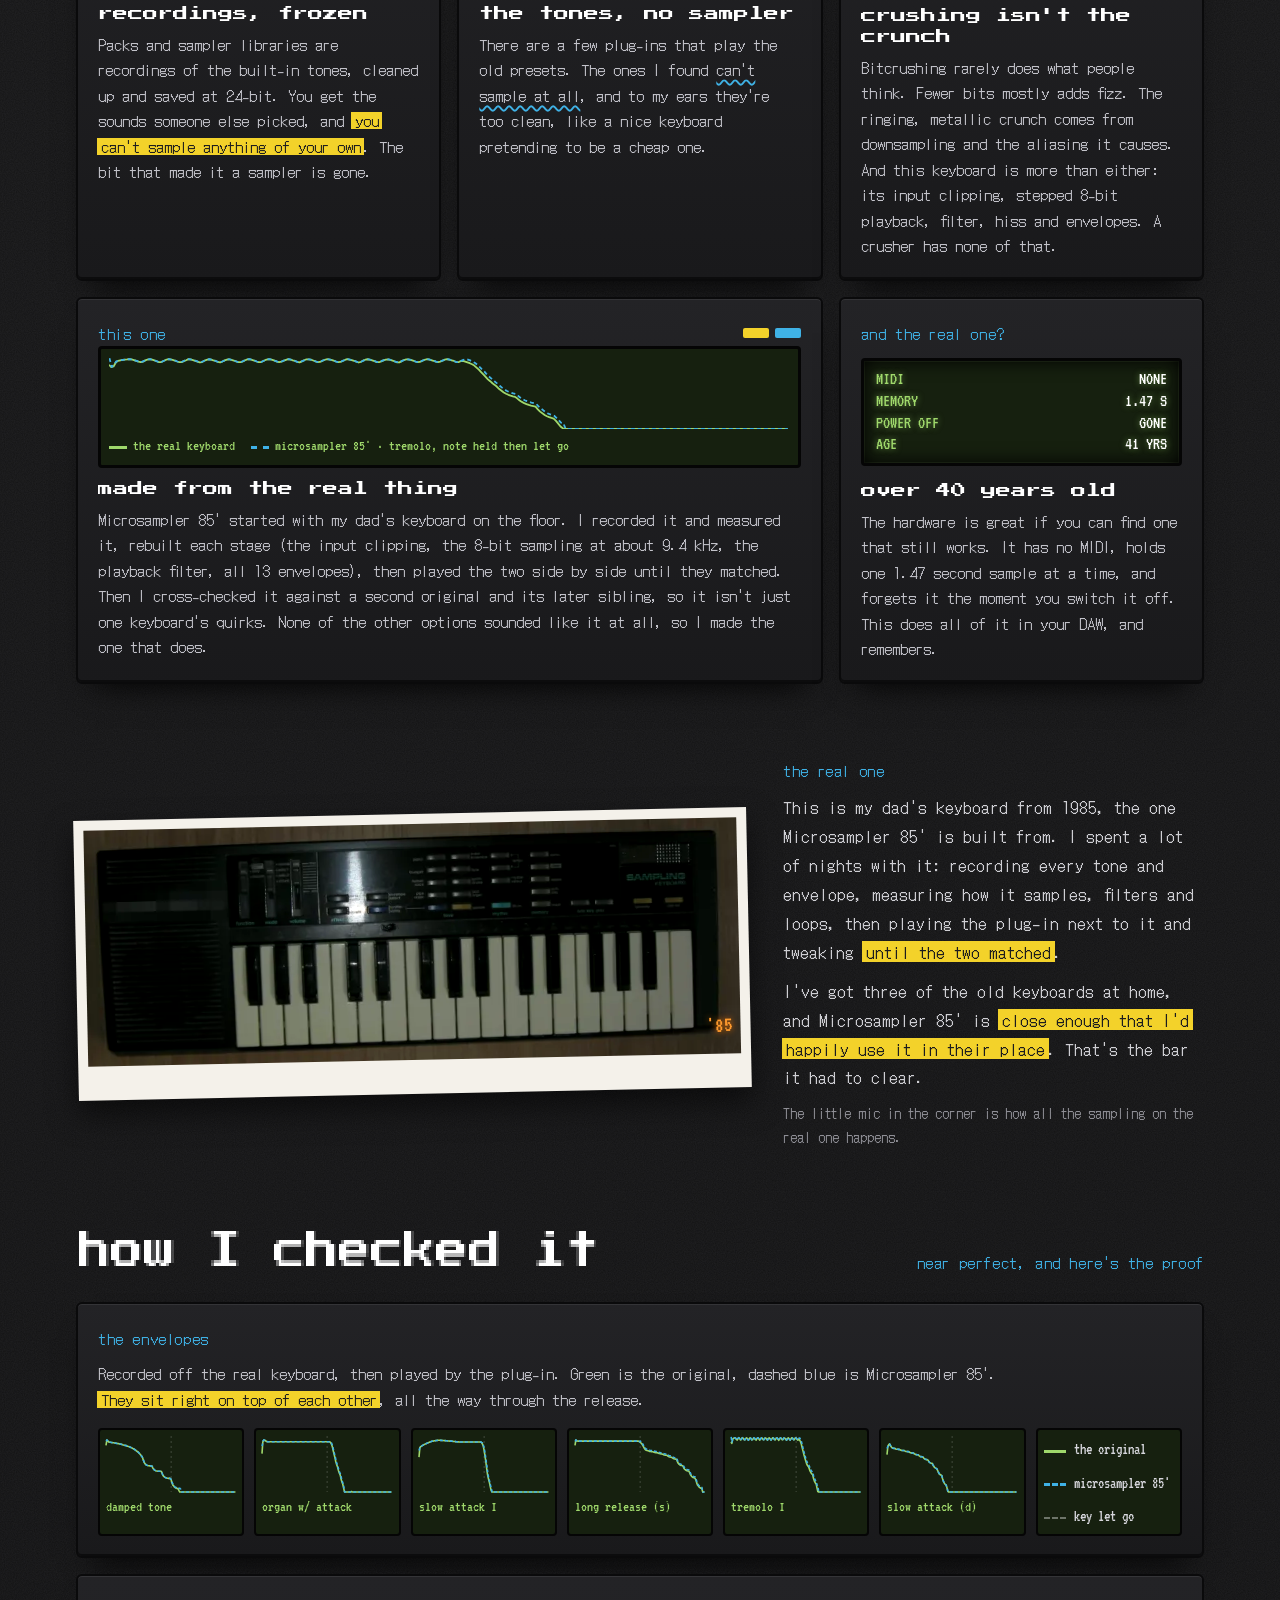
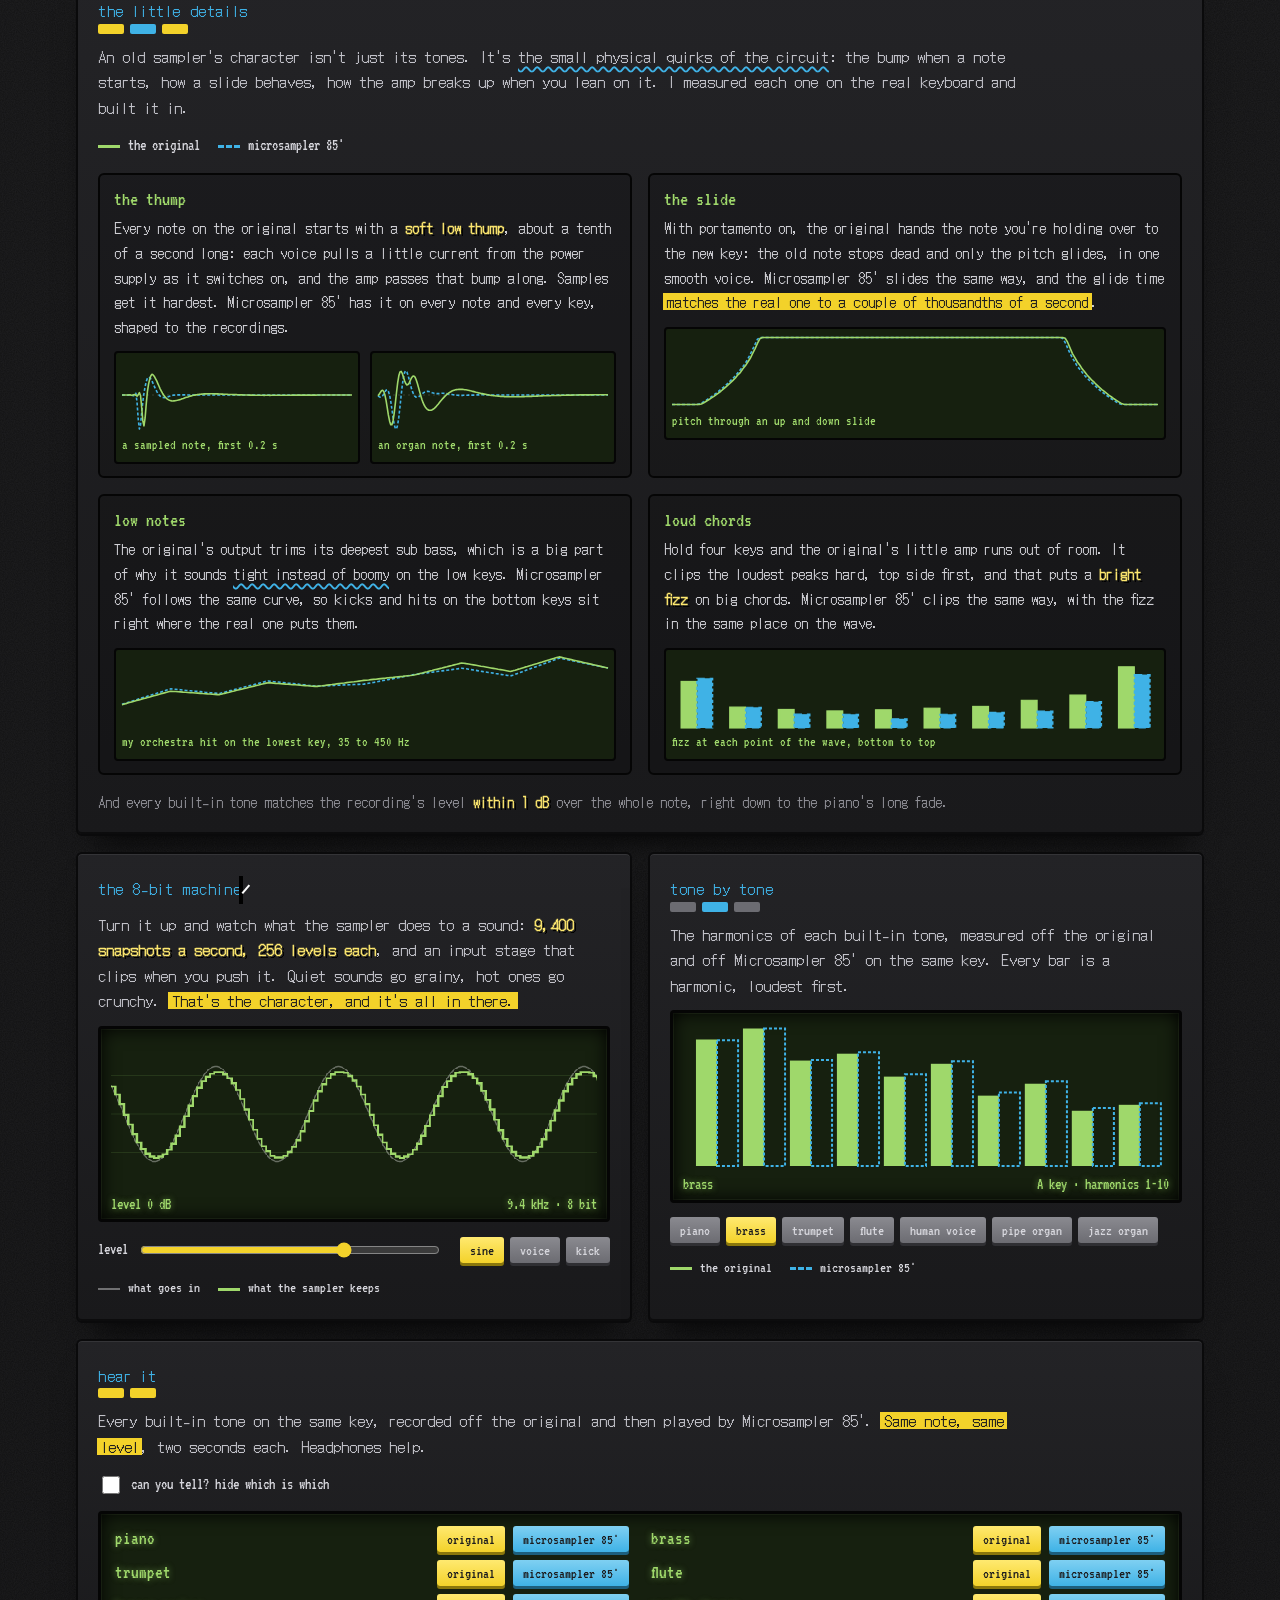
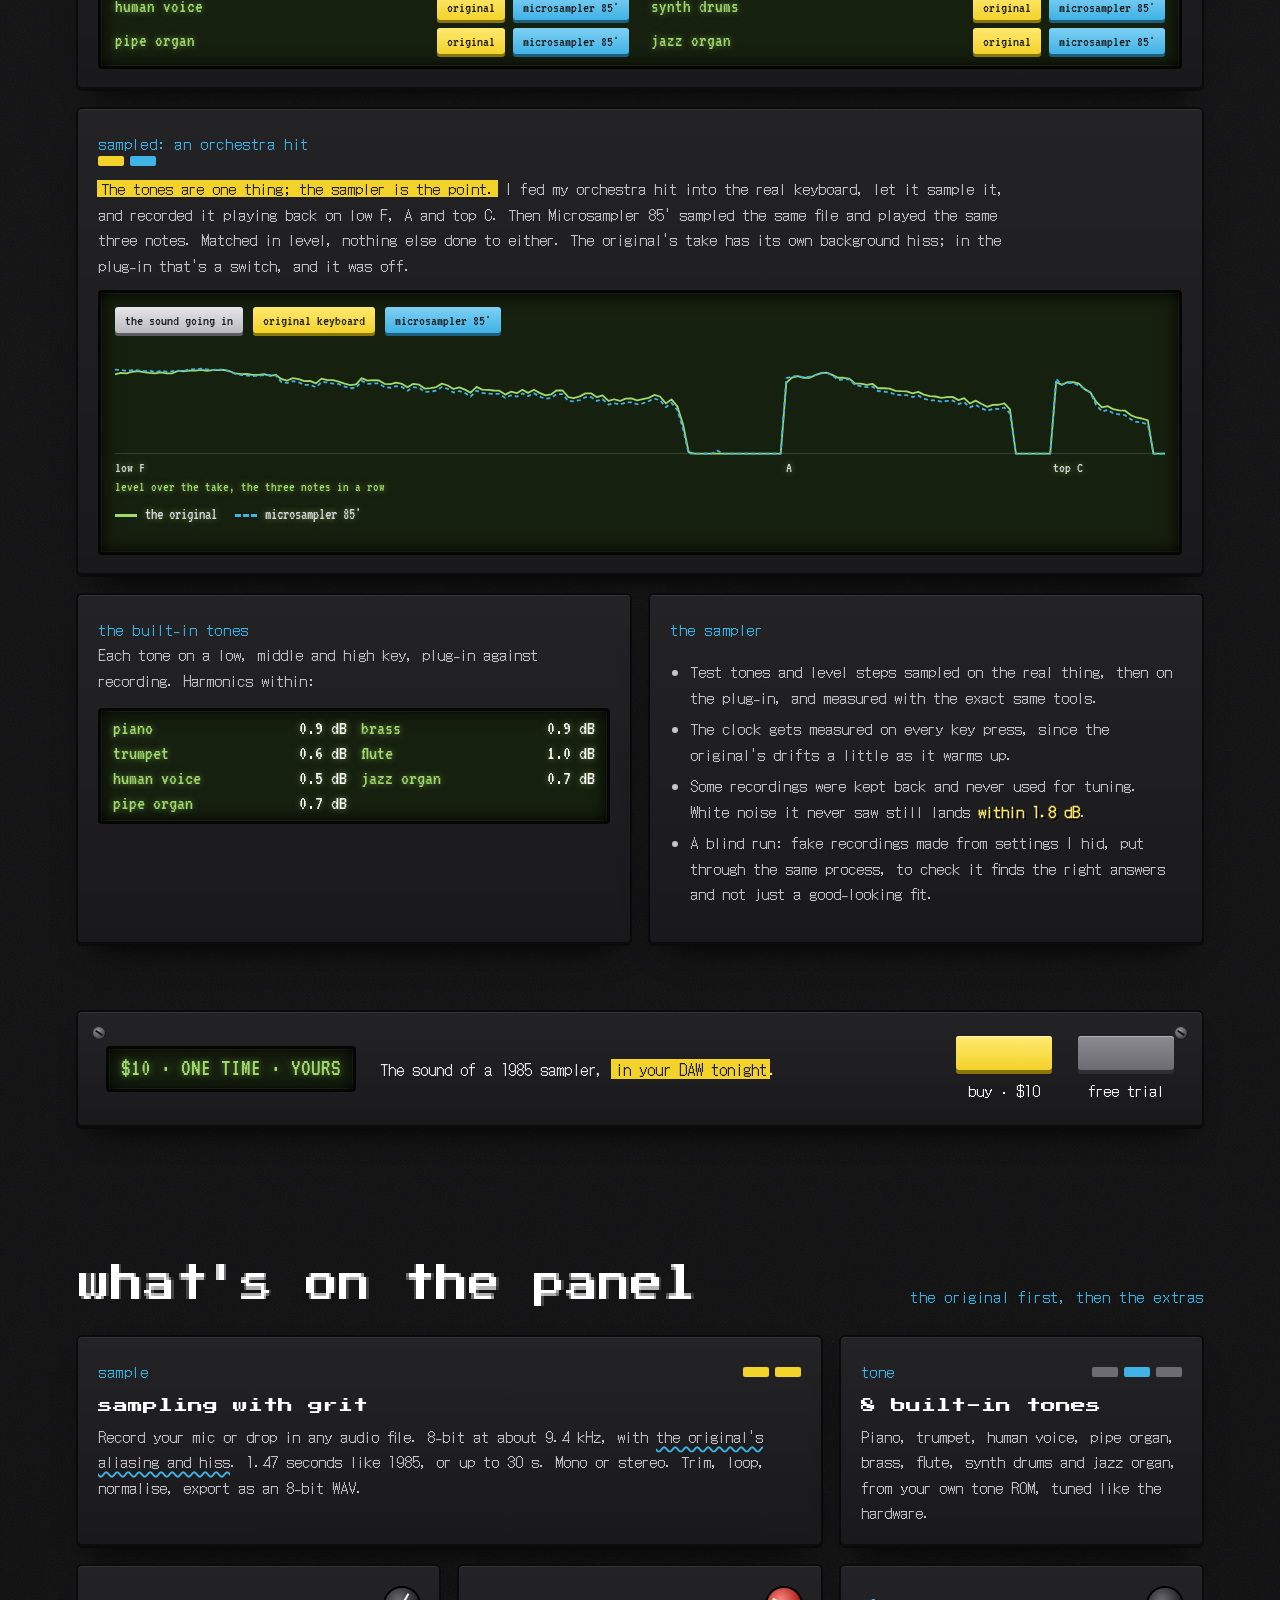
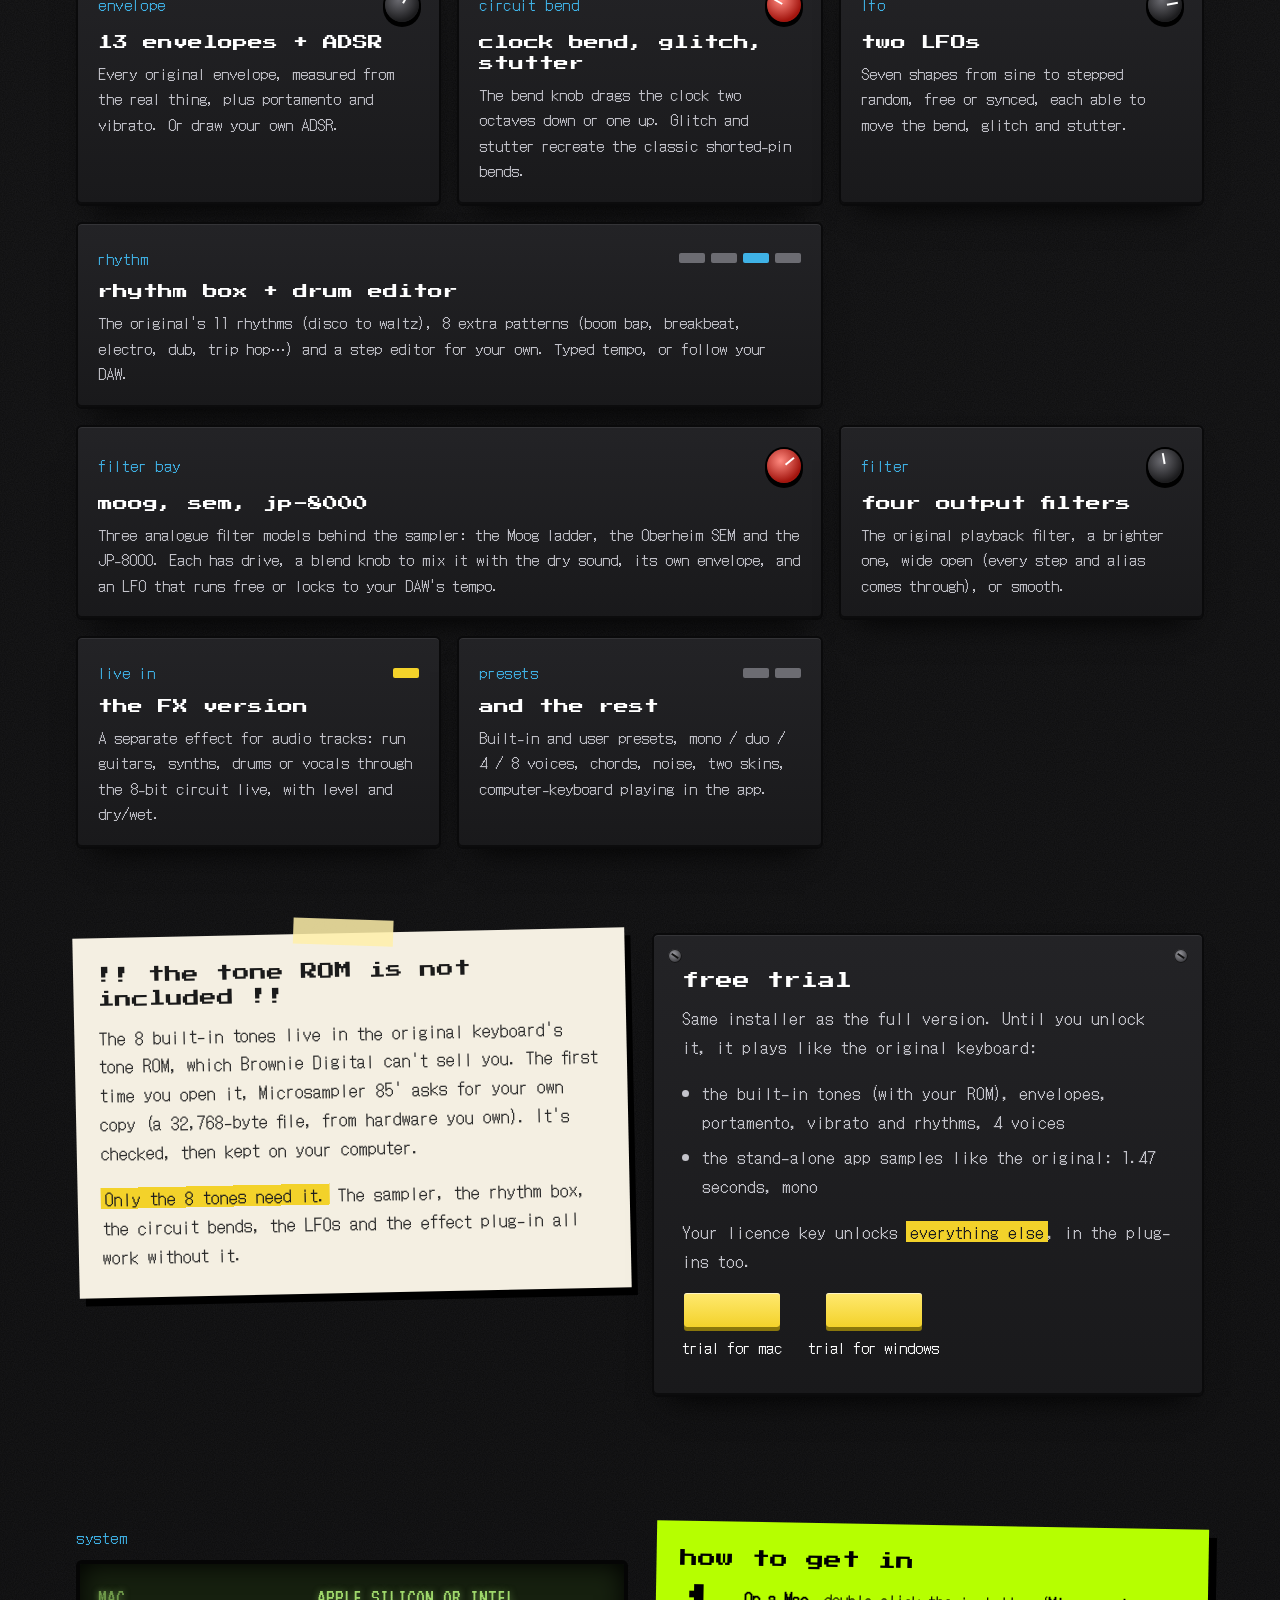
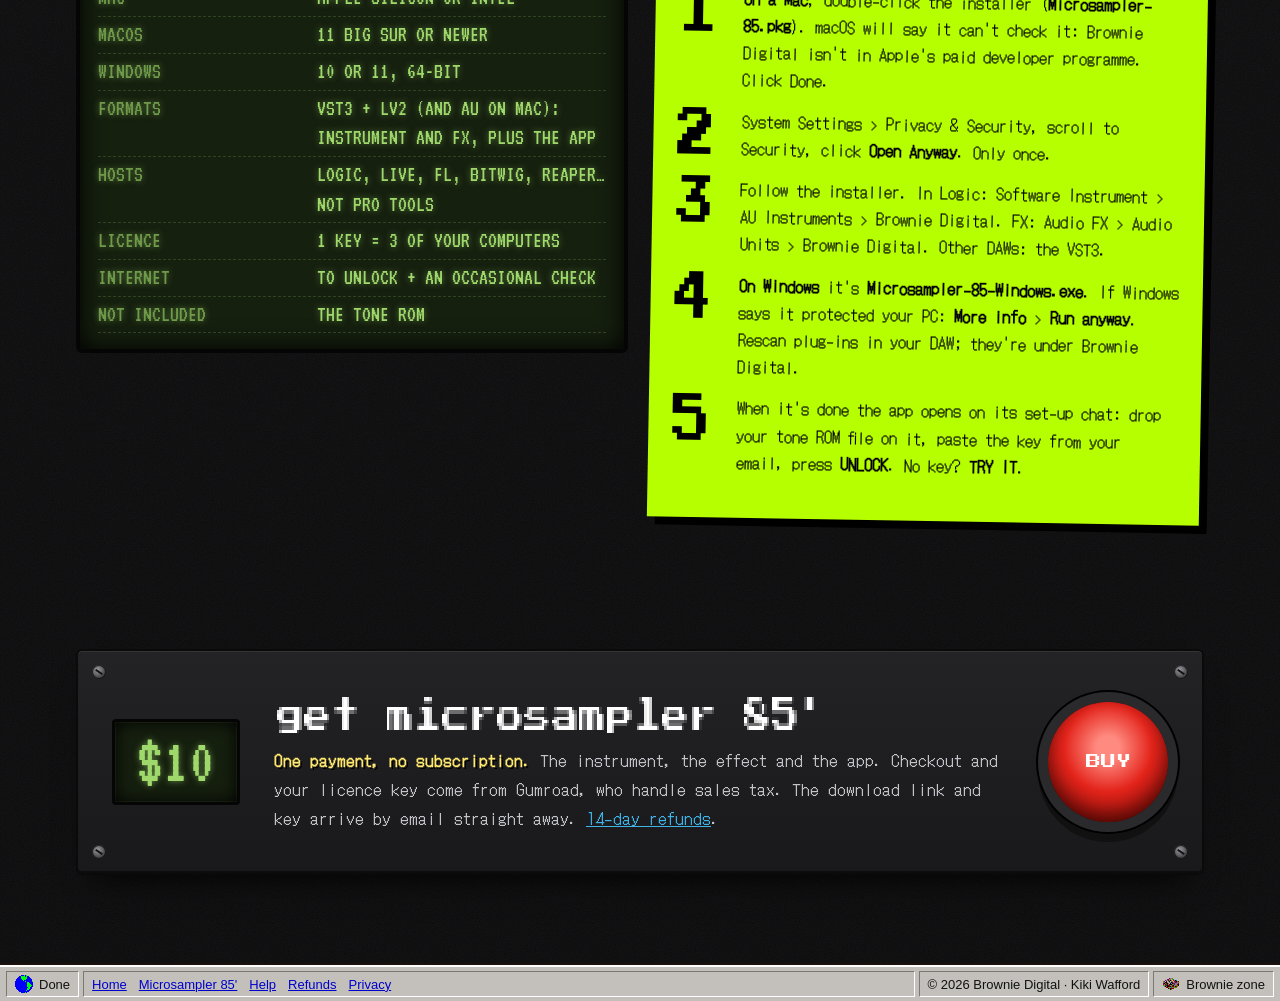
==== commit cd6a1c01: "Microsampler 85' for Windows: trial download, system requirements, install steps and support answers" ====
--- a/microsampler-85/index.html
+++ b/microsampler-85/index.html
@@ -4,7 +4,7 @@
 <meta charset="utf-8">
 <meta name="viewport" content="width=device-width, initial-scale=1">
 <title>Microsampler 85'</title>
-<meta name="description" content="Microsampler 85' by Brownie Digital: an 8-bit vintage sampler for macOS. Instrument and effect plug-in (AU, VST3, LV2) and a stand-alone app, for Apple Silicon and Intel Macs. $10.">
+<meta name="description" content="Microsampler 85' by Brownie Digital: an 8-bit vintage sampler for Mac and Windows. Instrument and effect plug-in (AU, VST3, LV2) and a stand-alone app, for Apple Silicon and Intel Macs and 64-bit Windows PCs. $10.">
 <link rel="icon" href="../favicon.ico" sizes="48x48">
 <link rel="icon" type="image/png" sizes="96x96" href="../img/icon-96.png">
 <link rel="icon" type="image/png" sizes="192x192" href="../img/icon-192.png">
@@ -15,7 +15,7 @@
 <link rel="stylesheet" href="../style.css?v=18">
 <link rel="stylesheet" href="ms85.css?v=12">
 <meta property="og:title" content="Microsampler 85' by Brownie Digital">
-<meta property="og:description" content="An 8-bit vintage sampler for your Mac: crunchy 9 kHz sampling, circuit bends, a rhythm box. $10.">
+<meta property="og:description" content="An 8-bit vintage sampler for your Mac or PC: crunchy 9 kHz sampling, circuit bends, a rhythm box. $10.">
 <meta property="og:image" content="https://uncleacid1.github.io/img/window-black-grille.jpg">
 <meta property="og:site_name" content="Brownie Digital">
 </head>
@@ -326,7 +326,7 @@
       <div class="paper halftone" id="rom">
         <span class="tape"></span>
         <h3>!! the tone ROM is not included !!</h3>
-        <p>The 8 built-in tones live in the original keyboard's tone ROM, which Brownie Digital can't sell you. The first time you open it, Microsampler 85' asks for your own copy (a 32,768-byte file, from hardware you own). It's checked, then kept on your Mac.</p>
+        <p>The 8 built-in tones live in the original keyboard's tone ROM, which Brownie Digital can't sell you. The first time you open it, Microsampler 85' asks for your own copy (a 32,768-byte file, from hardware you own). It's checked, then kept on your computer.</p>
         <p style="margin: 0"><span class="fx-mark">Only the 8 tones need it.</span> The sampler, the rhythm box, the circuit bends, the LFOs and the effect plug-in all work without it.</p>
       </div>
       <div class="mold">
@@ -338,7 +338,7 @@
           <li>the stand-alone app samples like the original: 1.47 seconds, mono</li>
         </ul>
         <p>Your licence key unlocks <span class="fx-mark">everything else</span>, in the plug-ins too.</p>
-        <div class="keys" style="margin-top: 18px"><a class="key" href="https://github.com/UncleAcid1/UncleAcid1.github.io/releases/latest/download/Microsampler-85.pkg"><i></i>download trial</a></div>
+        <div class="keys" style="margin-top: 18px"><a class="key" href="https://github.com/UncleAcid1/UncleAcid1.github.io/releases/latest/download/Microsampler-85.pkg"><i></i>trial for mac</a><a class="key" href="https://github.com/UncleAcid1/UncleAcid1.github.io/releases/latest/download/Microsampler-85-Windows.exe"><i></i>trial for windows</a></div>
       </div>
     </div>
   </section>
@@ -351,9 +351,10 @@
         <div class="spec-lcd">
           <div><span>MAC</span><span>APPLE SILICON OR INTEL</span></div>
           <div><span>MACOS</span><span>11 BIG SUR OR NEWER</span></div>
-          <div><span>FORMATS</span><span>AU, VST3 + LV2: INSTRUMENT AND FX, PLUS THE APP</span></div>
+          <div><span>WINDOWS</span><span>10 OR 11, 64-BIT</span></div>
+          <div><span>FORMATS</span><span>VST3 + LV2 (AND AU ON MAC): INSTRUMENT AND FX, PLUS THE APP</span></div>
           <div><span>HOSTS</span><span>LOGIC, LIVE, FL, BITWIG, REAPER… NOT PRO TOOLS</span></div>
-          <div><span>LICENCE</span><span>1 KEY = 3 OF YOUR MACS</span></div>
+          <div><span>LICENCE</span><span>1 KEY = 3 OF YOUR COMPUTERS</span></div>
           <div><span>INTERNET</span><span>TO UNLOCK + AN OCCASIONAL CHECK</span></div>
           <div><span>NOT INCLUDED</span><span>THE TONE ROM</span></div>
         </div>
@@ -361,9 +362,10 @@
       <div class="howto halftone">
         <h3>how to get in</h3>
         <ol>
-          <li><span>Double-click the installer (<b>Microsampler-85.pkg</b>). macOS will say it can't check it: Brownie Digital isn't in Apple's paid developer programme. Click Done.</span></li>
+          <li><span><b>On a Mac</b>, double-click the installer (<b>Microsampler-85.pkg</b>). macOS will say it can't check it: Brownie Digital isn't in Apple's paid developer programme. Click Done.</span></li>
           <li><span>System Settings › Privacy &amp; Security, scroll to Security, click <b>Open Anyway</b>. Only once.</span></li>
           <li><span>Follow the installer. In Logic: Software Instrument › AU Instruments › Brownie Digital. FX: Audio FX › Audio Units › Brownie Digital. Other DAWs: the VST3.</span></li>
+          <li><span><b>On Windows</b> it's <b>Microsampler-85-Windows.exe</b>. If Windows says it protected your PC: <b>More info</b> › <b>Run anyway</b>. Rescan plug-ins in your DAW; they're under Brownie Digital.</span></li>
           <li><span>When it's done the app opens on its set-up chat: drop your tone ROM file on it, paste the key from your email, press <b>UNLOCK</b>. No key? <b>TRY IT</b>.</span></li>
         </ol>
       </div>
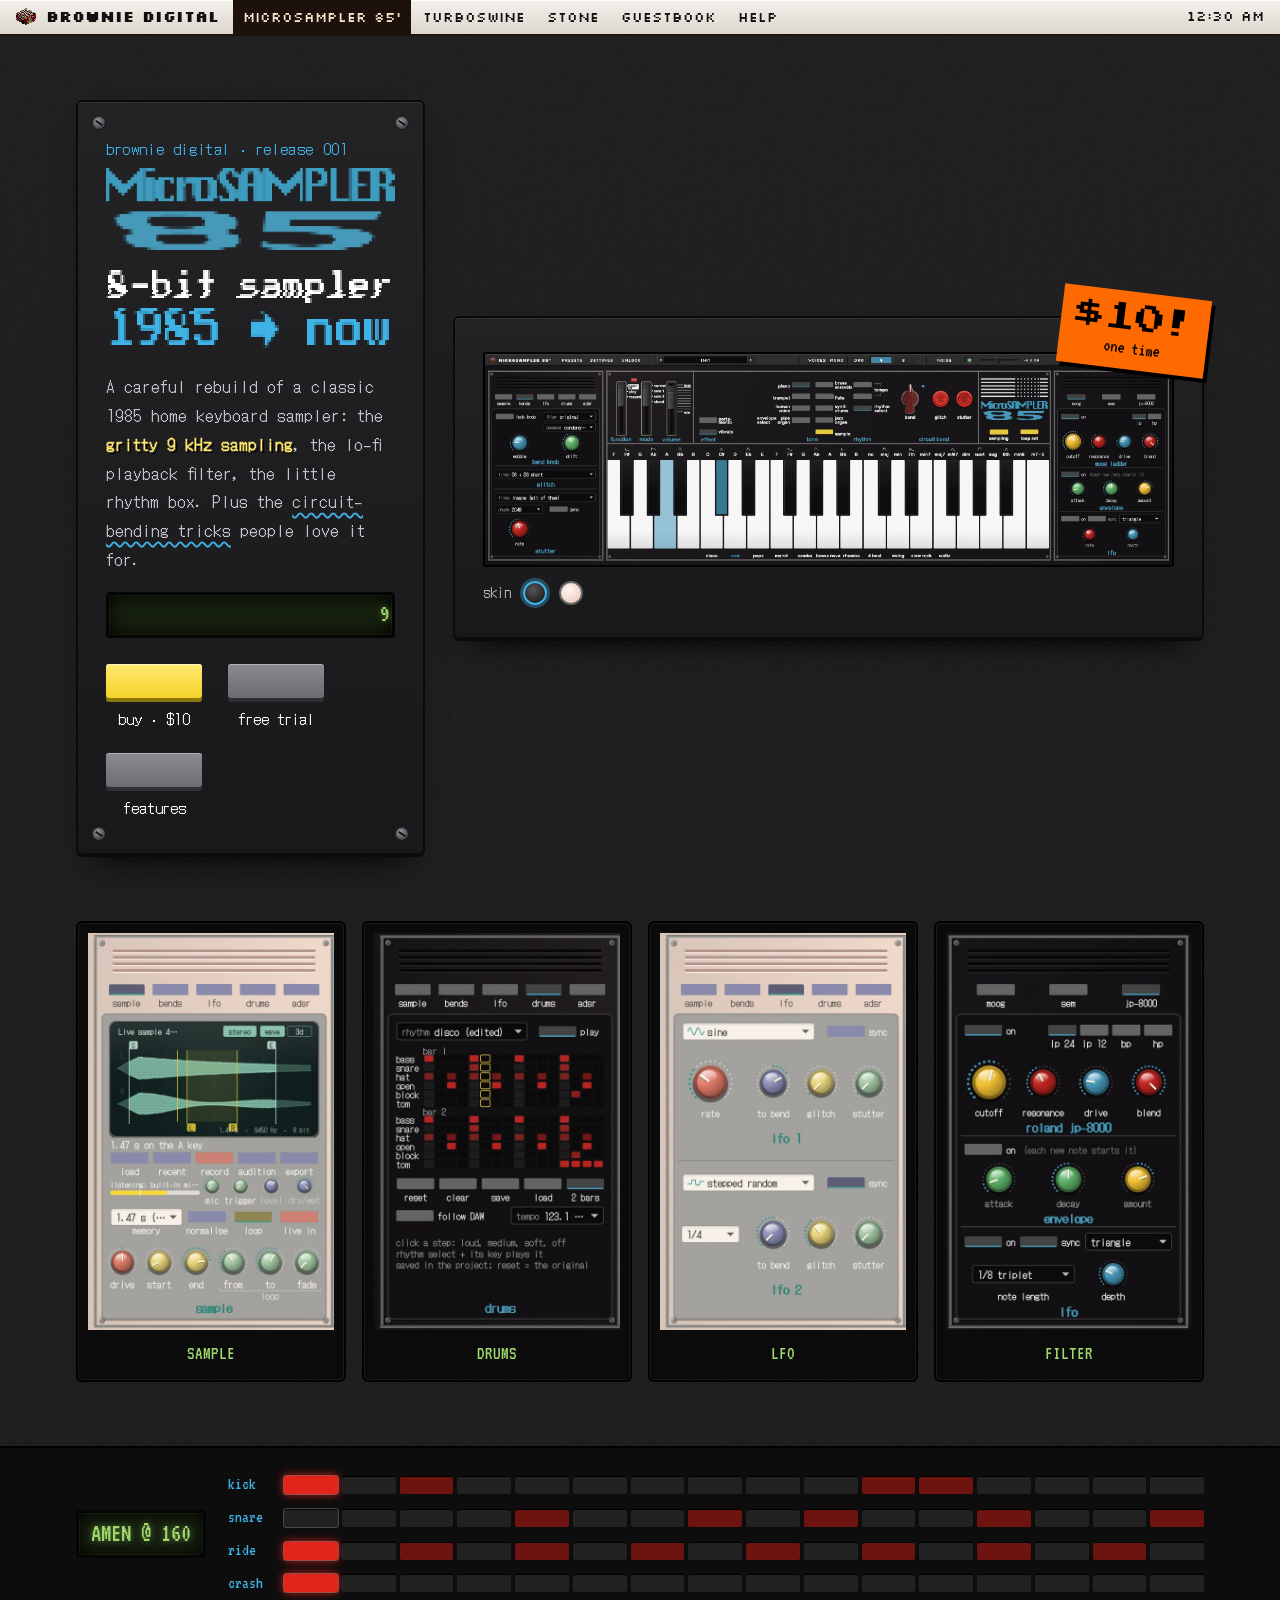
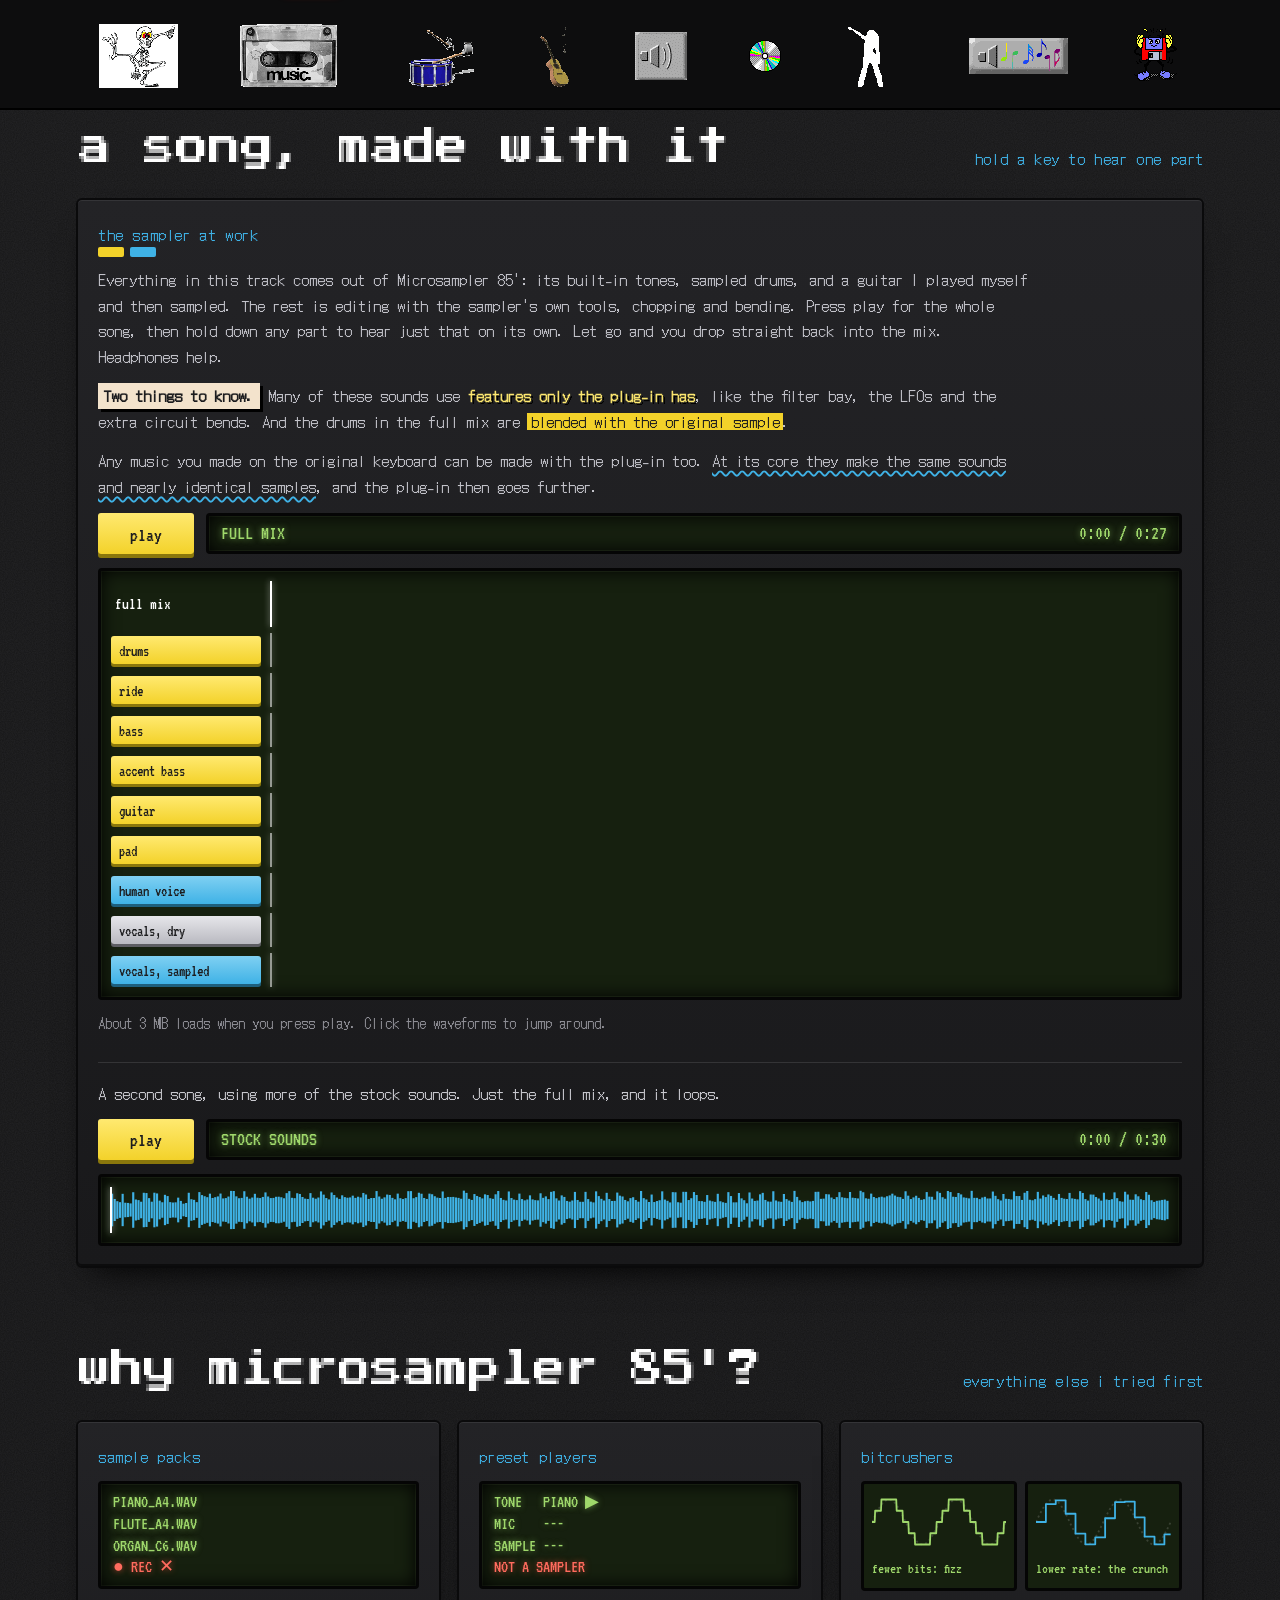
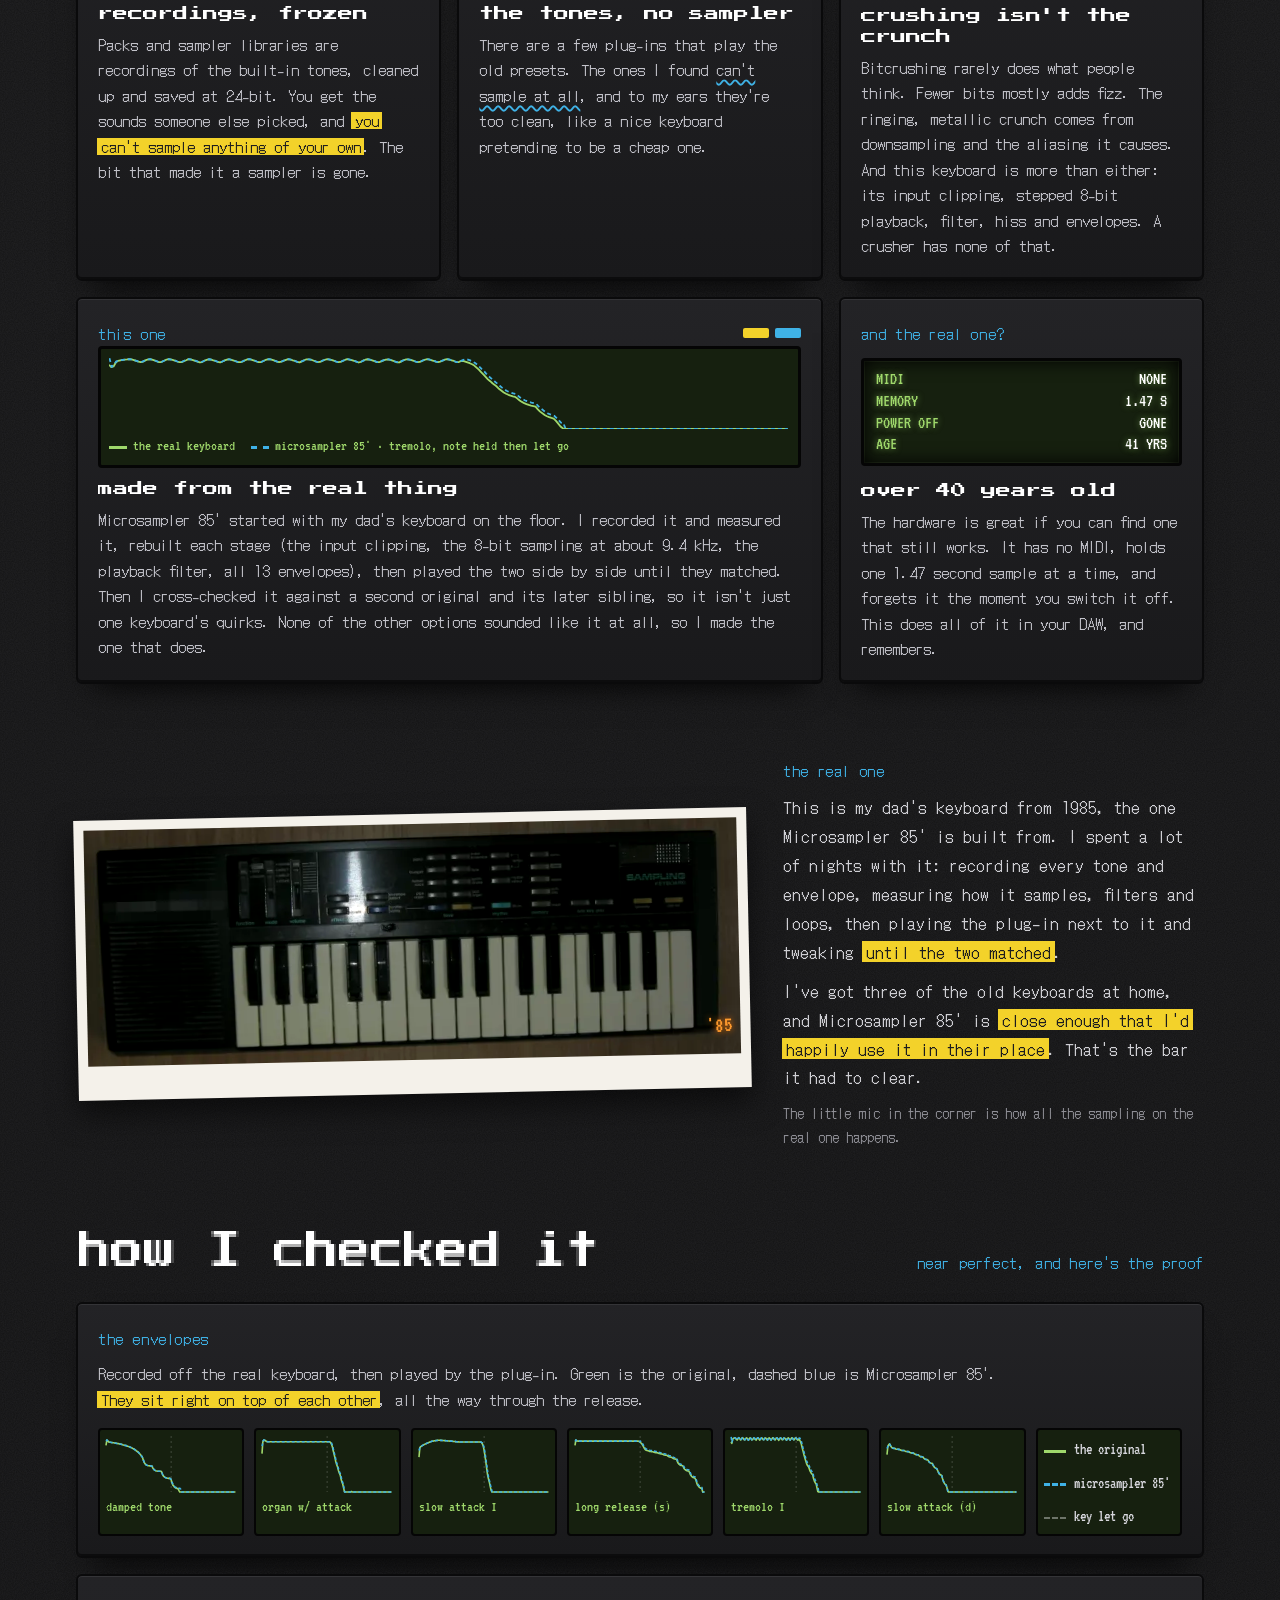
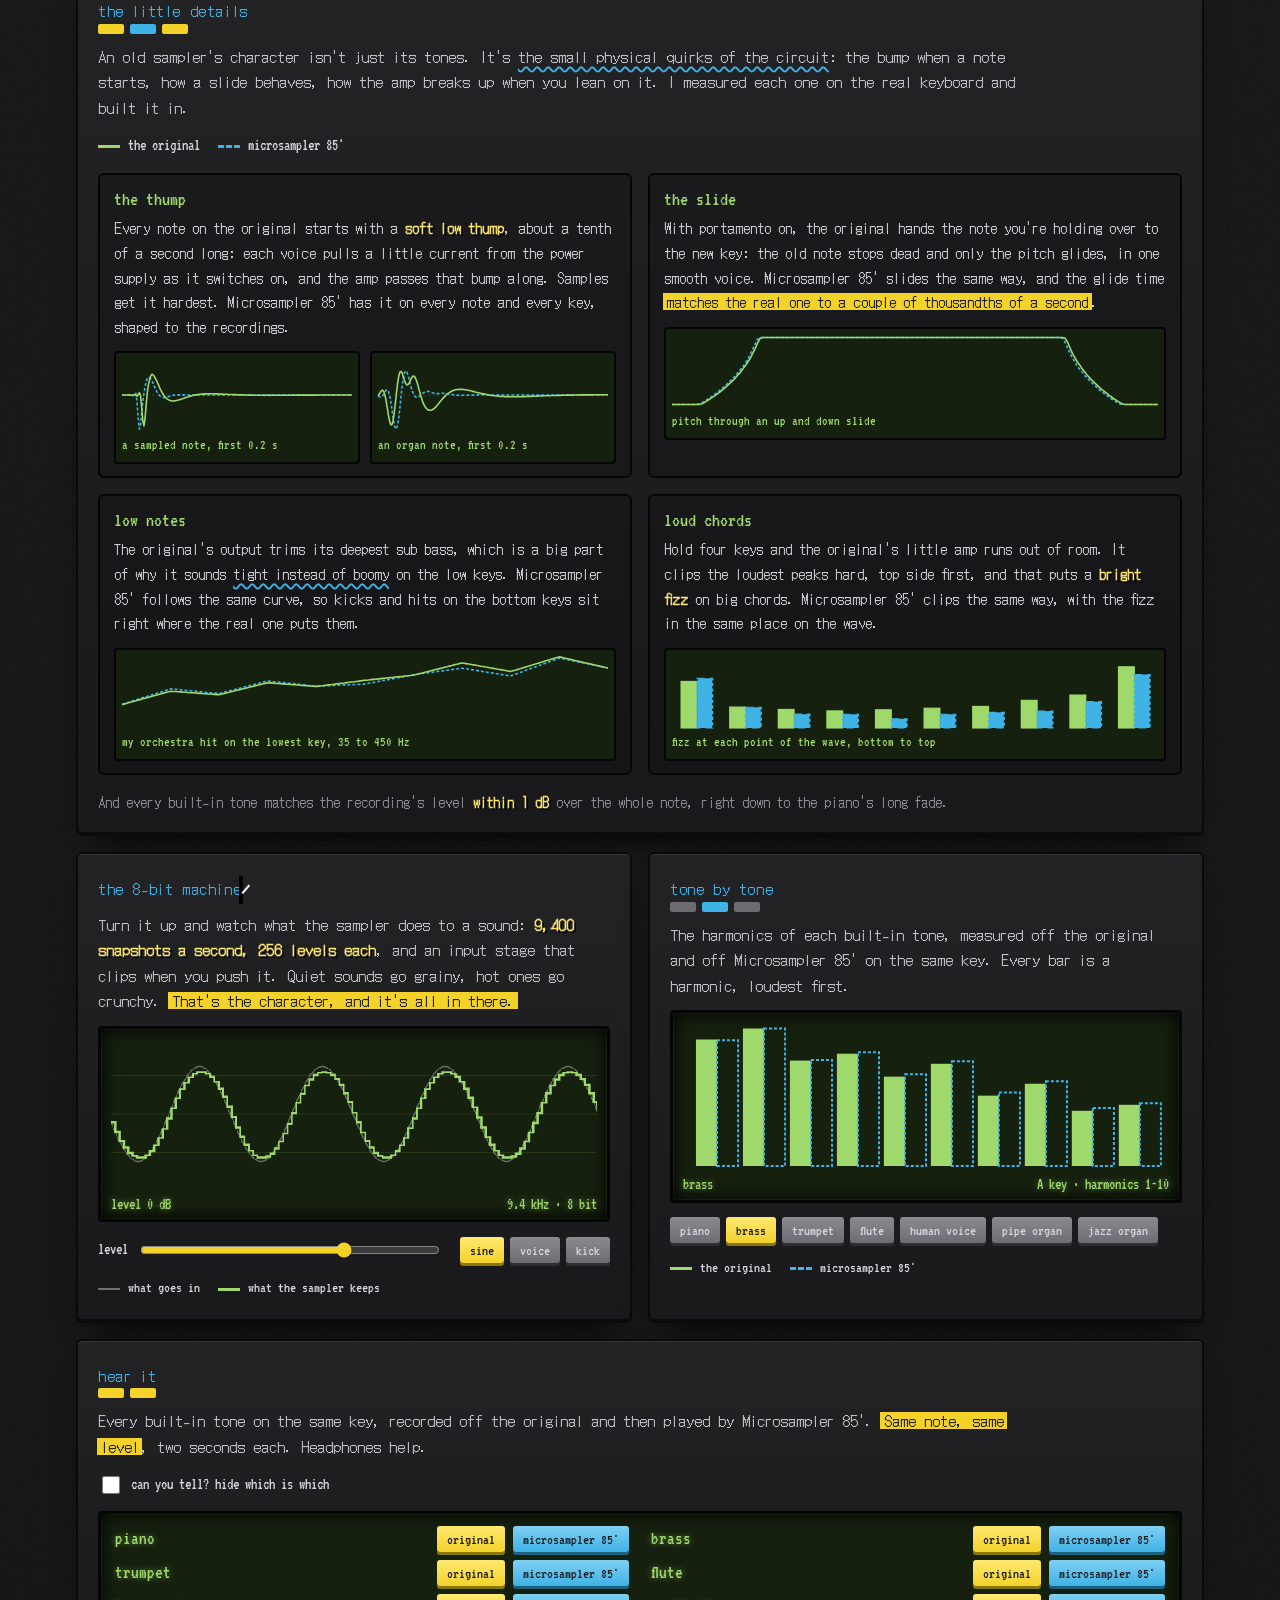
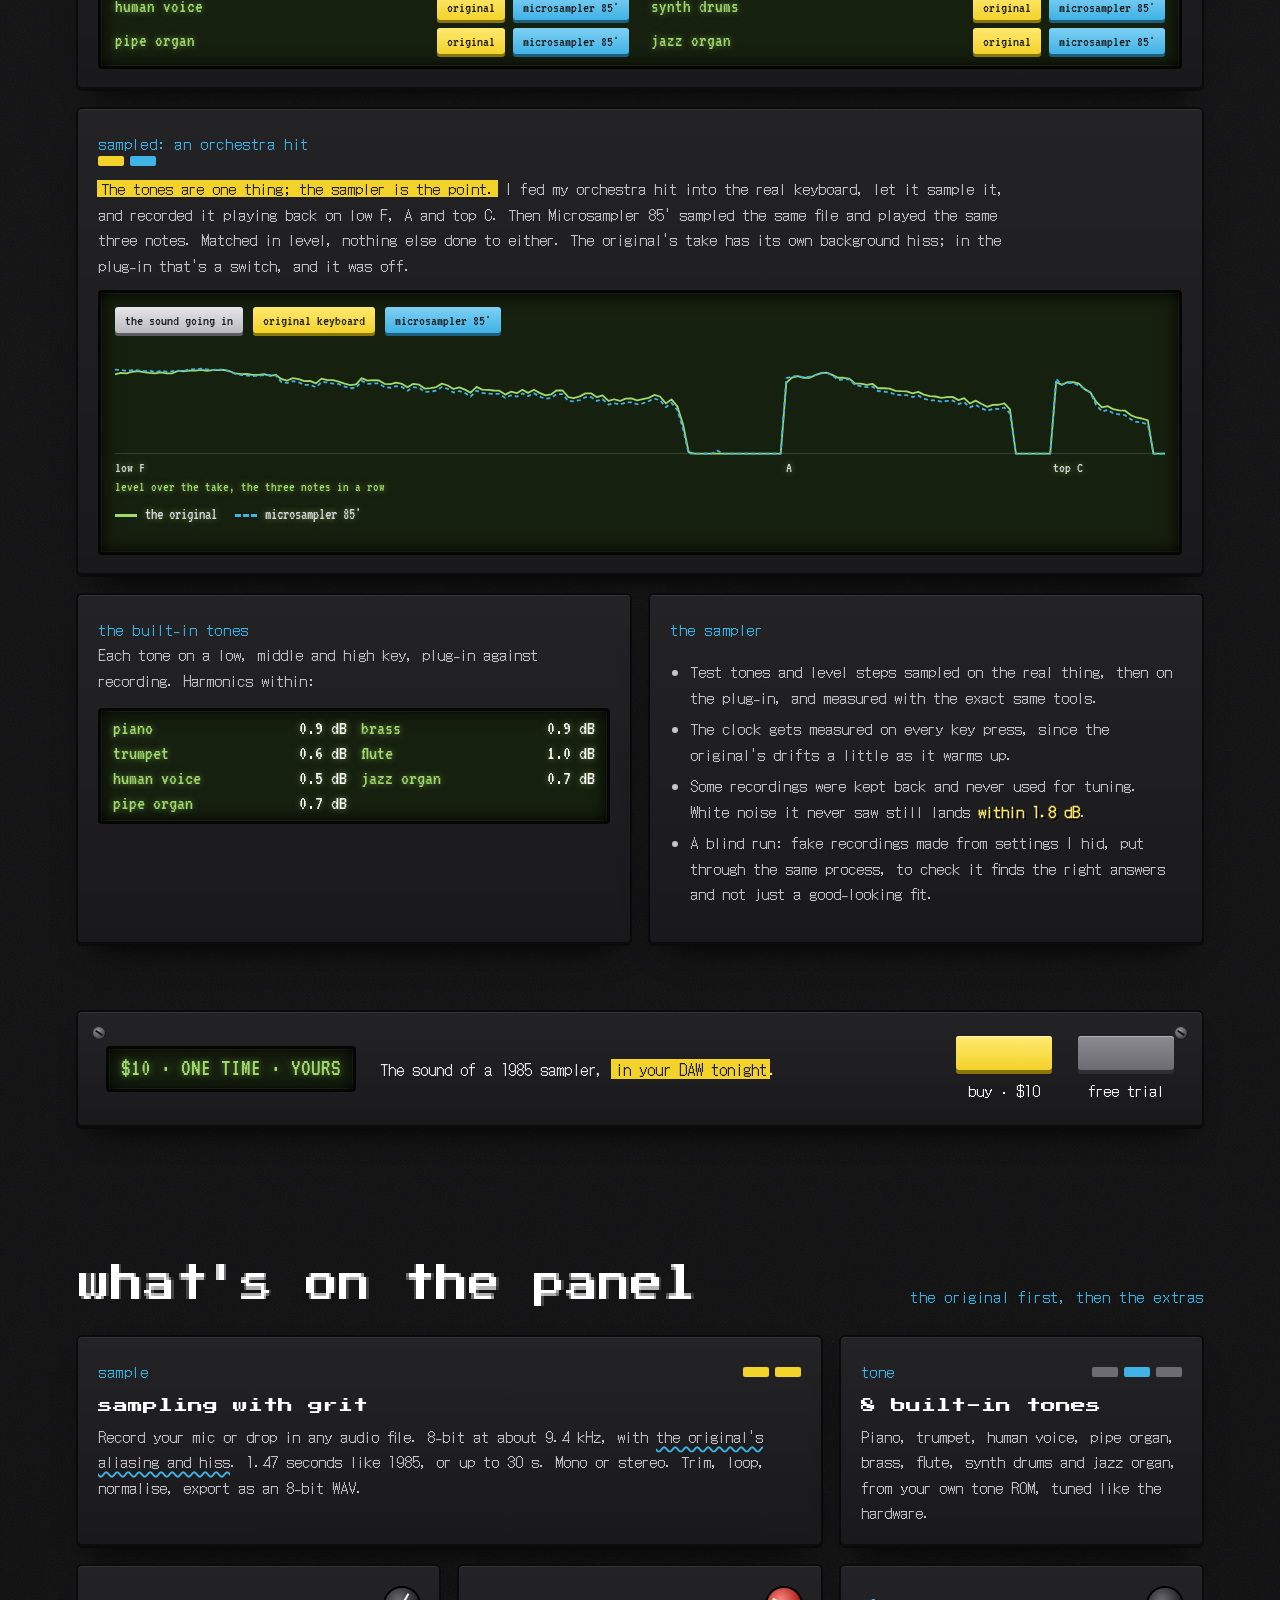
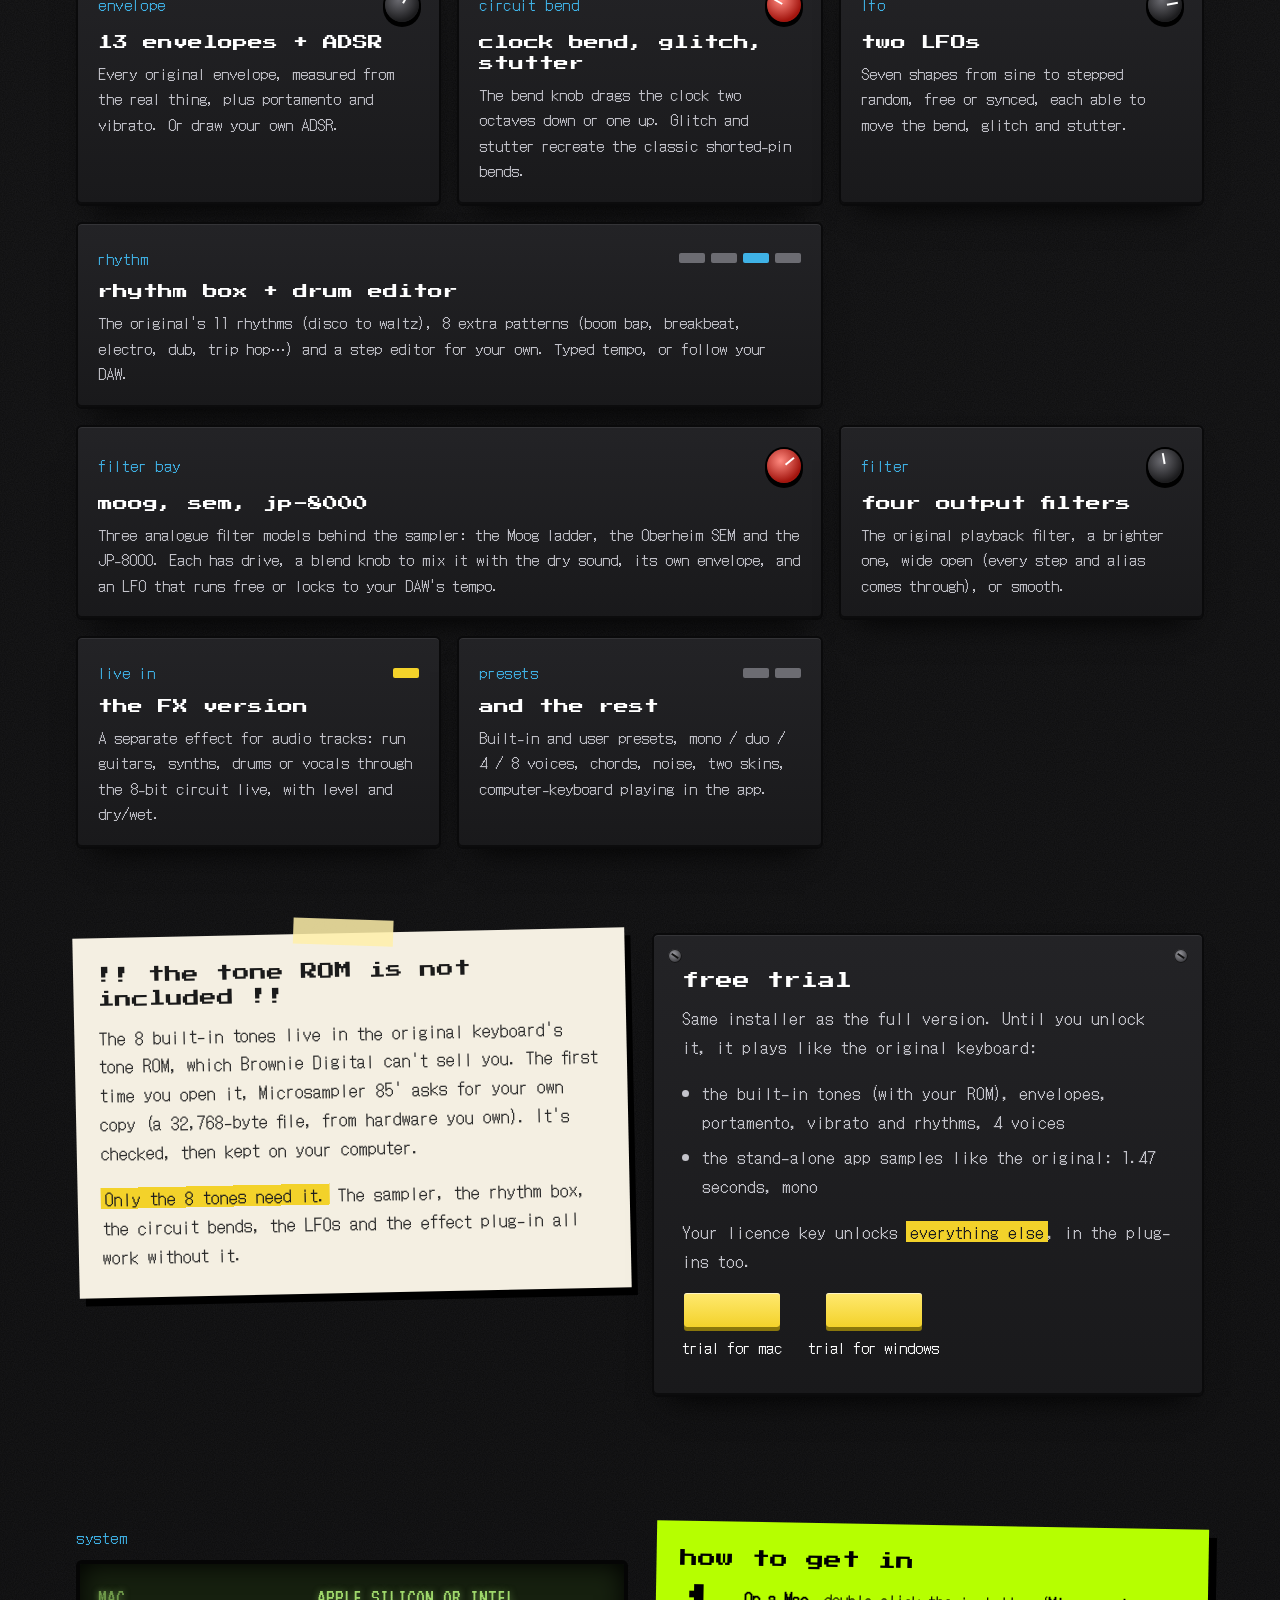
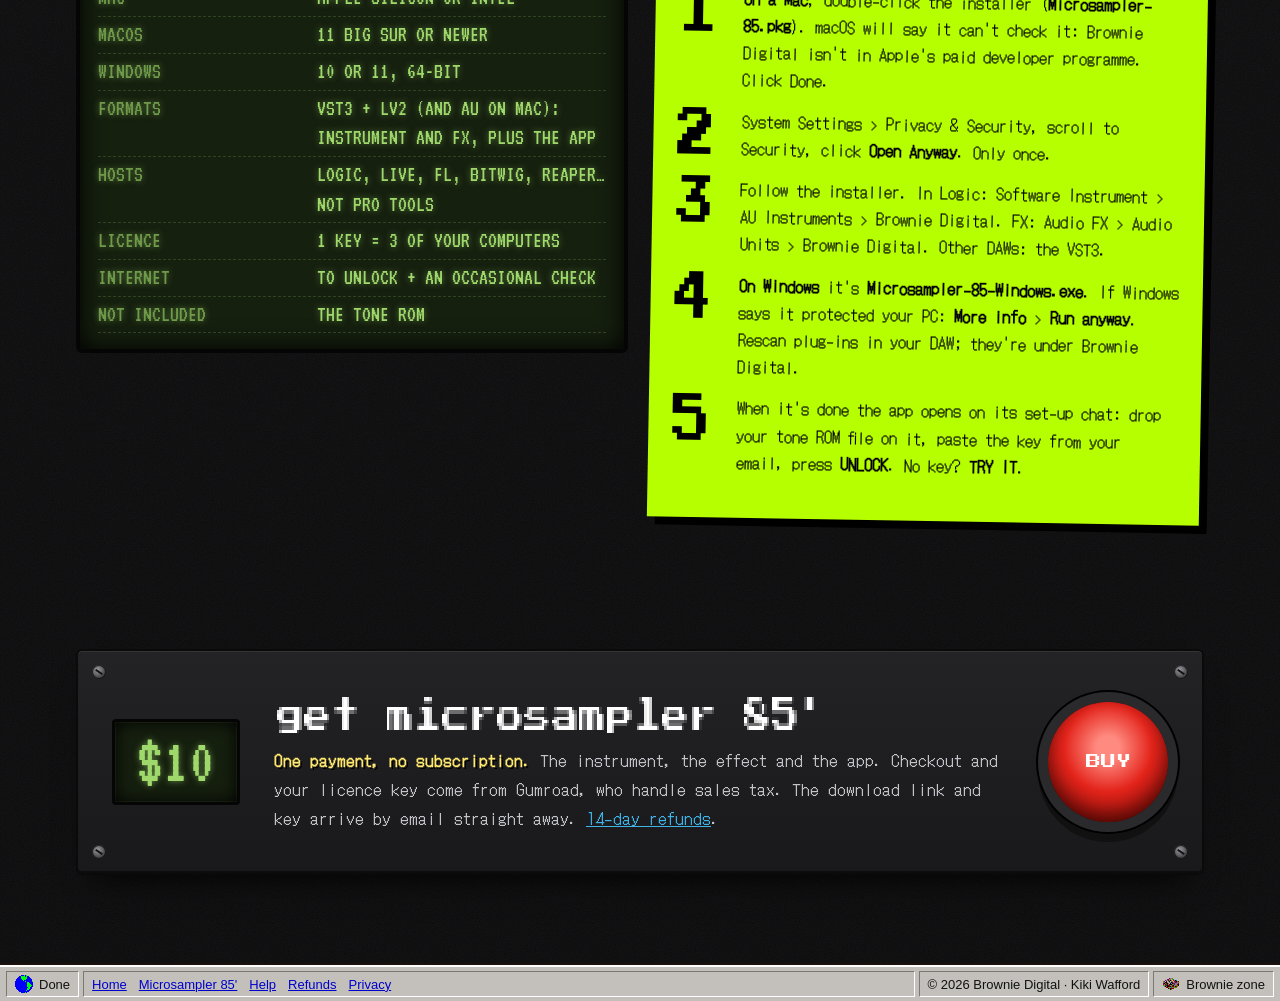
==== commit a234f81d: "TurboSwine page: Porcellus, the FX section, new pipes and guinea pigs; TurboSwine in the menus" ====
--- a/microsampler-85/index.html
+++ b/microsampler-85/index.html
@@ -25,6 +25,7 @@
     <a class="mark" href="../"><img src="../img/brownie-dither.png" alt="" width="24" height="24"><span>Brownie Digital</span></a>
     <nav class="nav">
       <a href="../microsampler-85/" aria-current="page">Microsampler 85'</a>
+      <a href="../turboswine/">TurboSwine</a>
       <a href="../#stone">STONE</a>
       <a href="../#guestbook">Guestbook</a>
       <a href="../support/">Help</a>
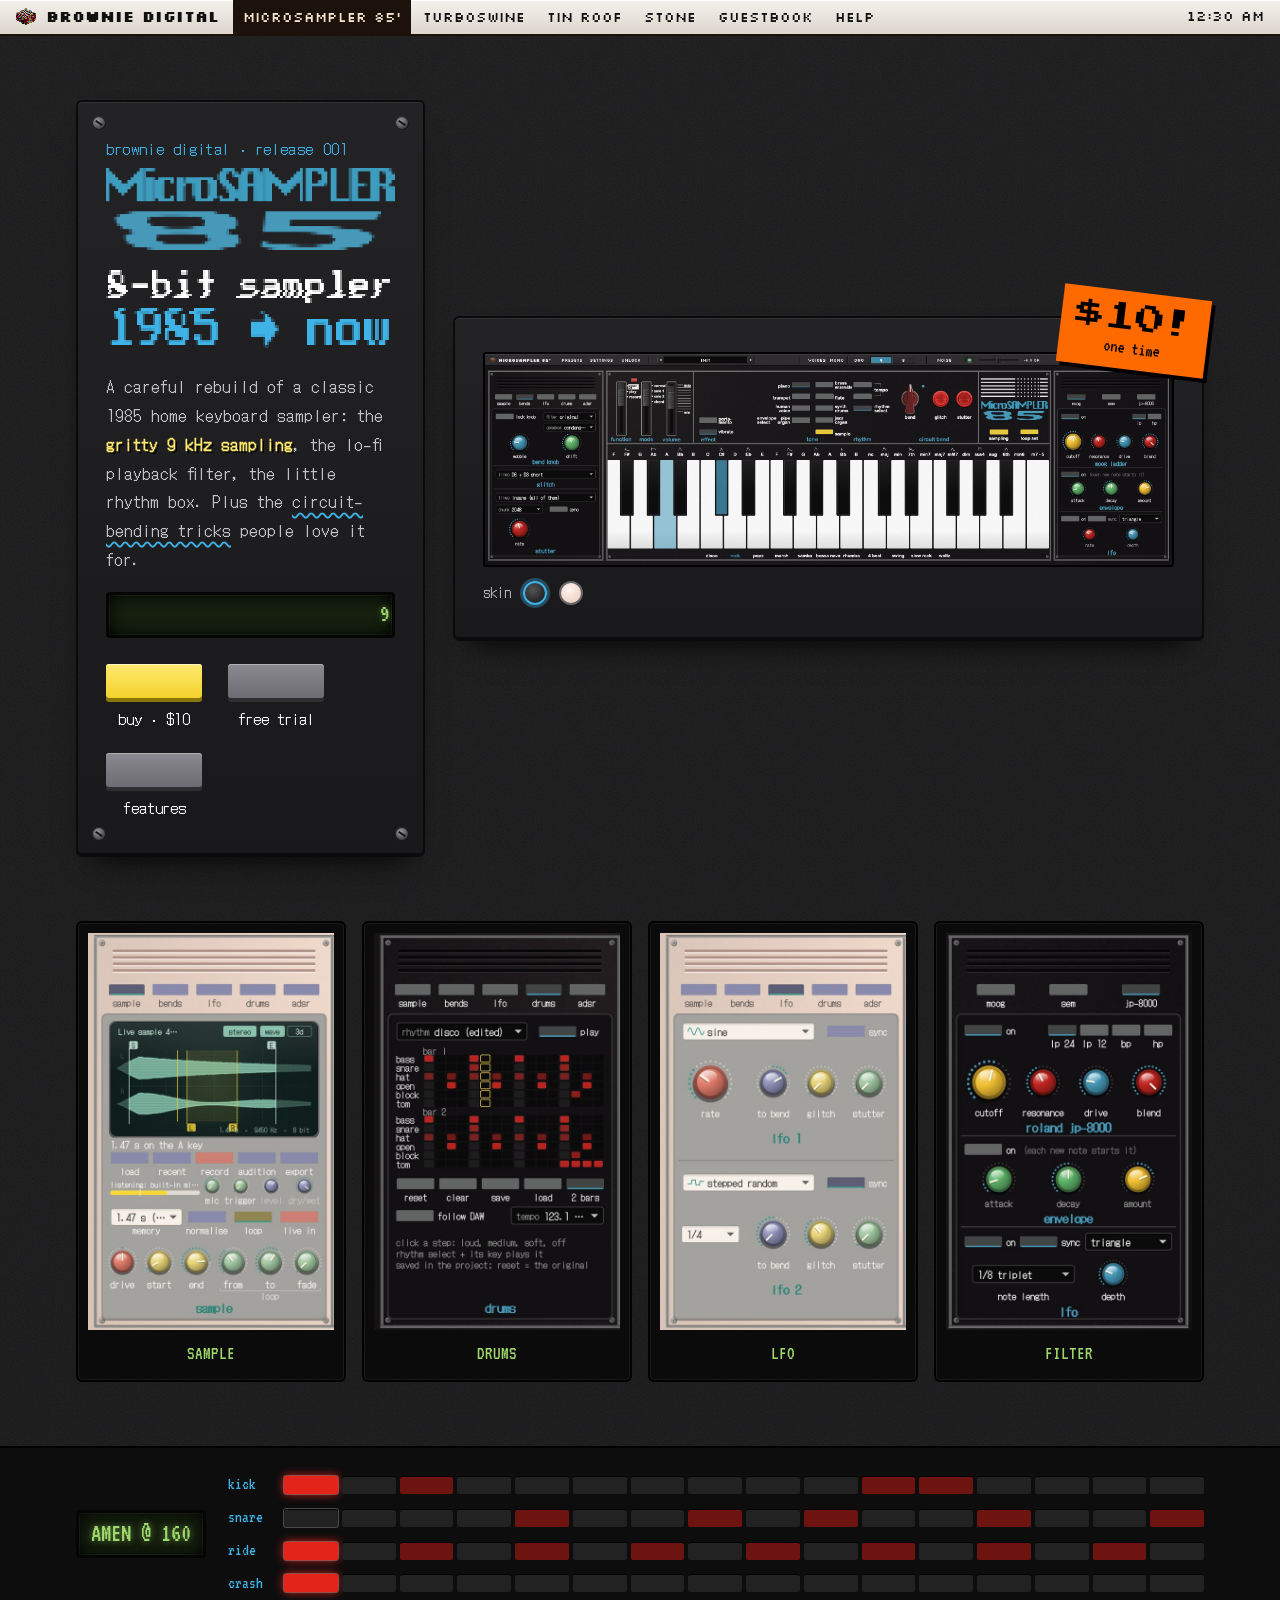
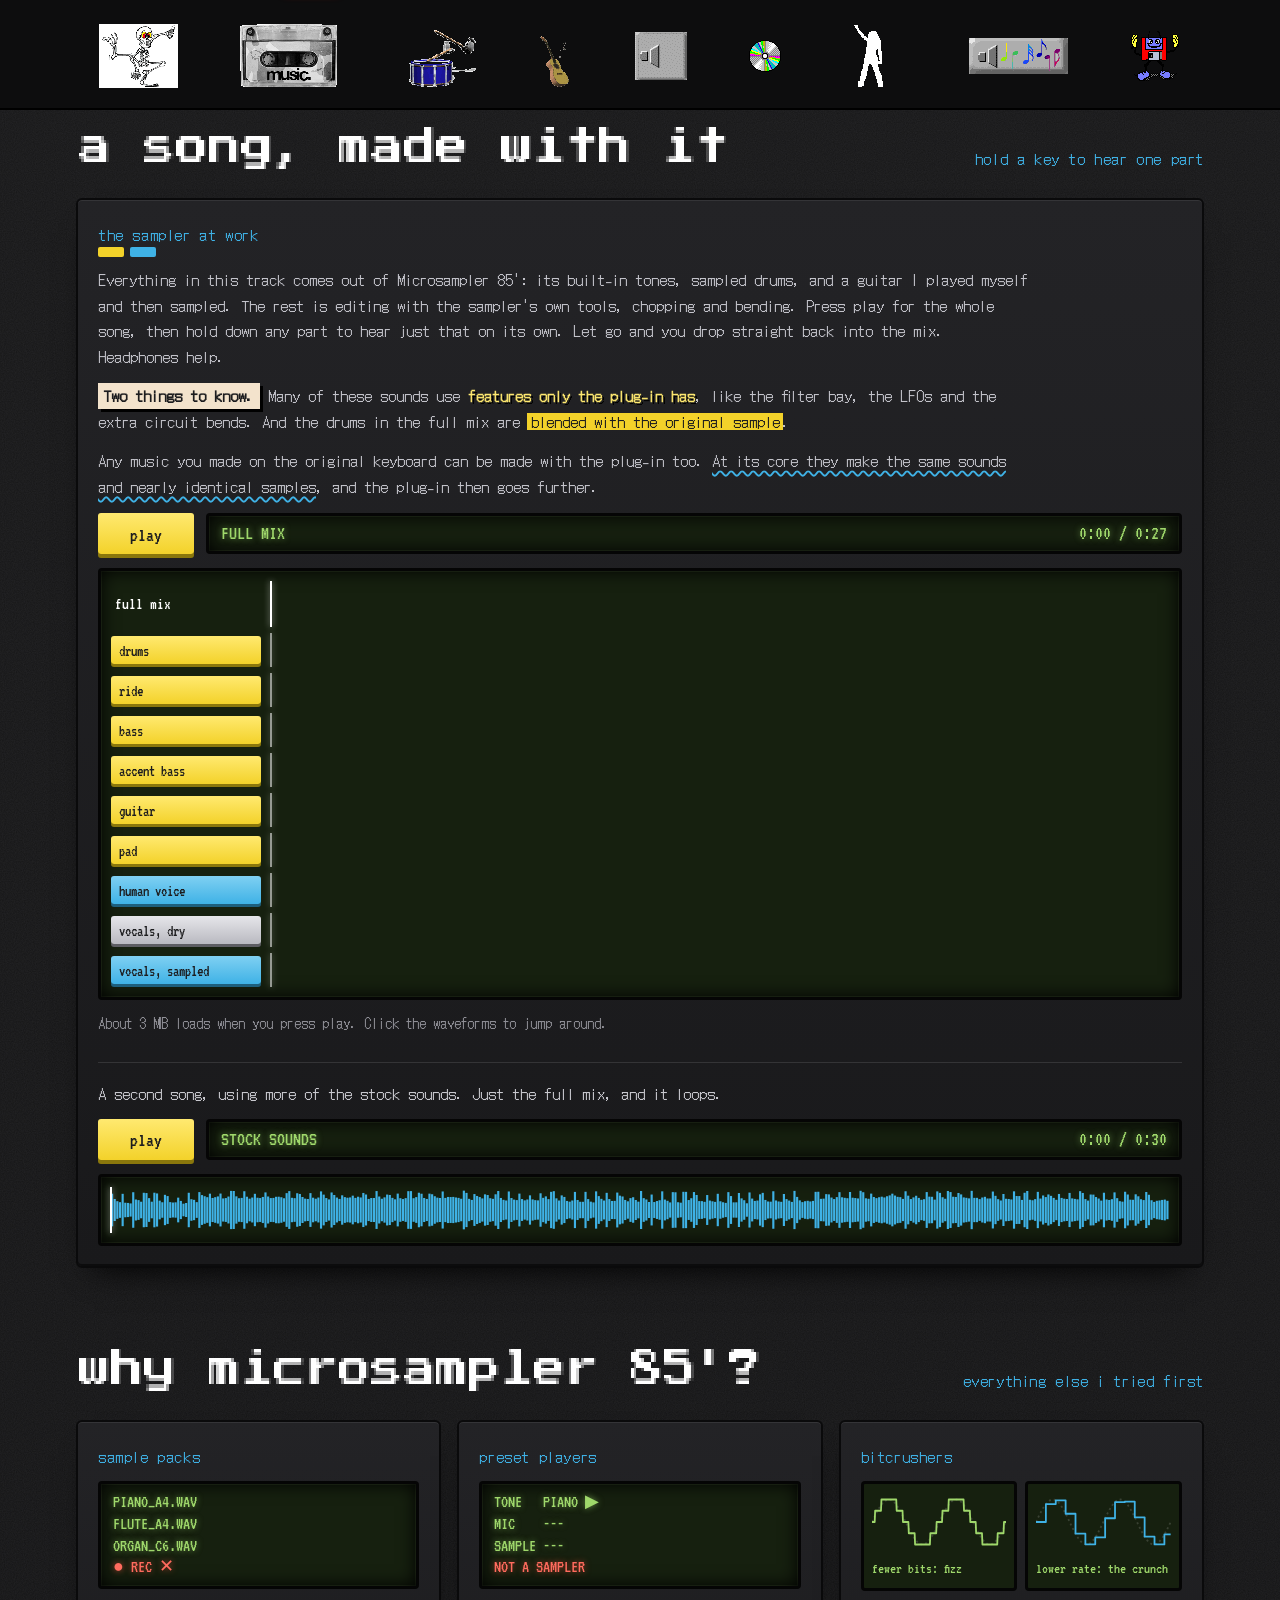
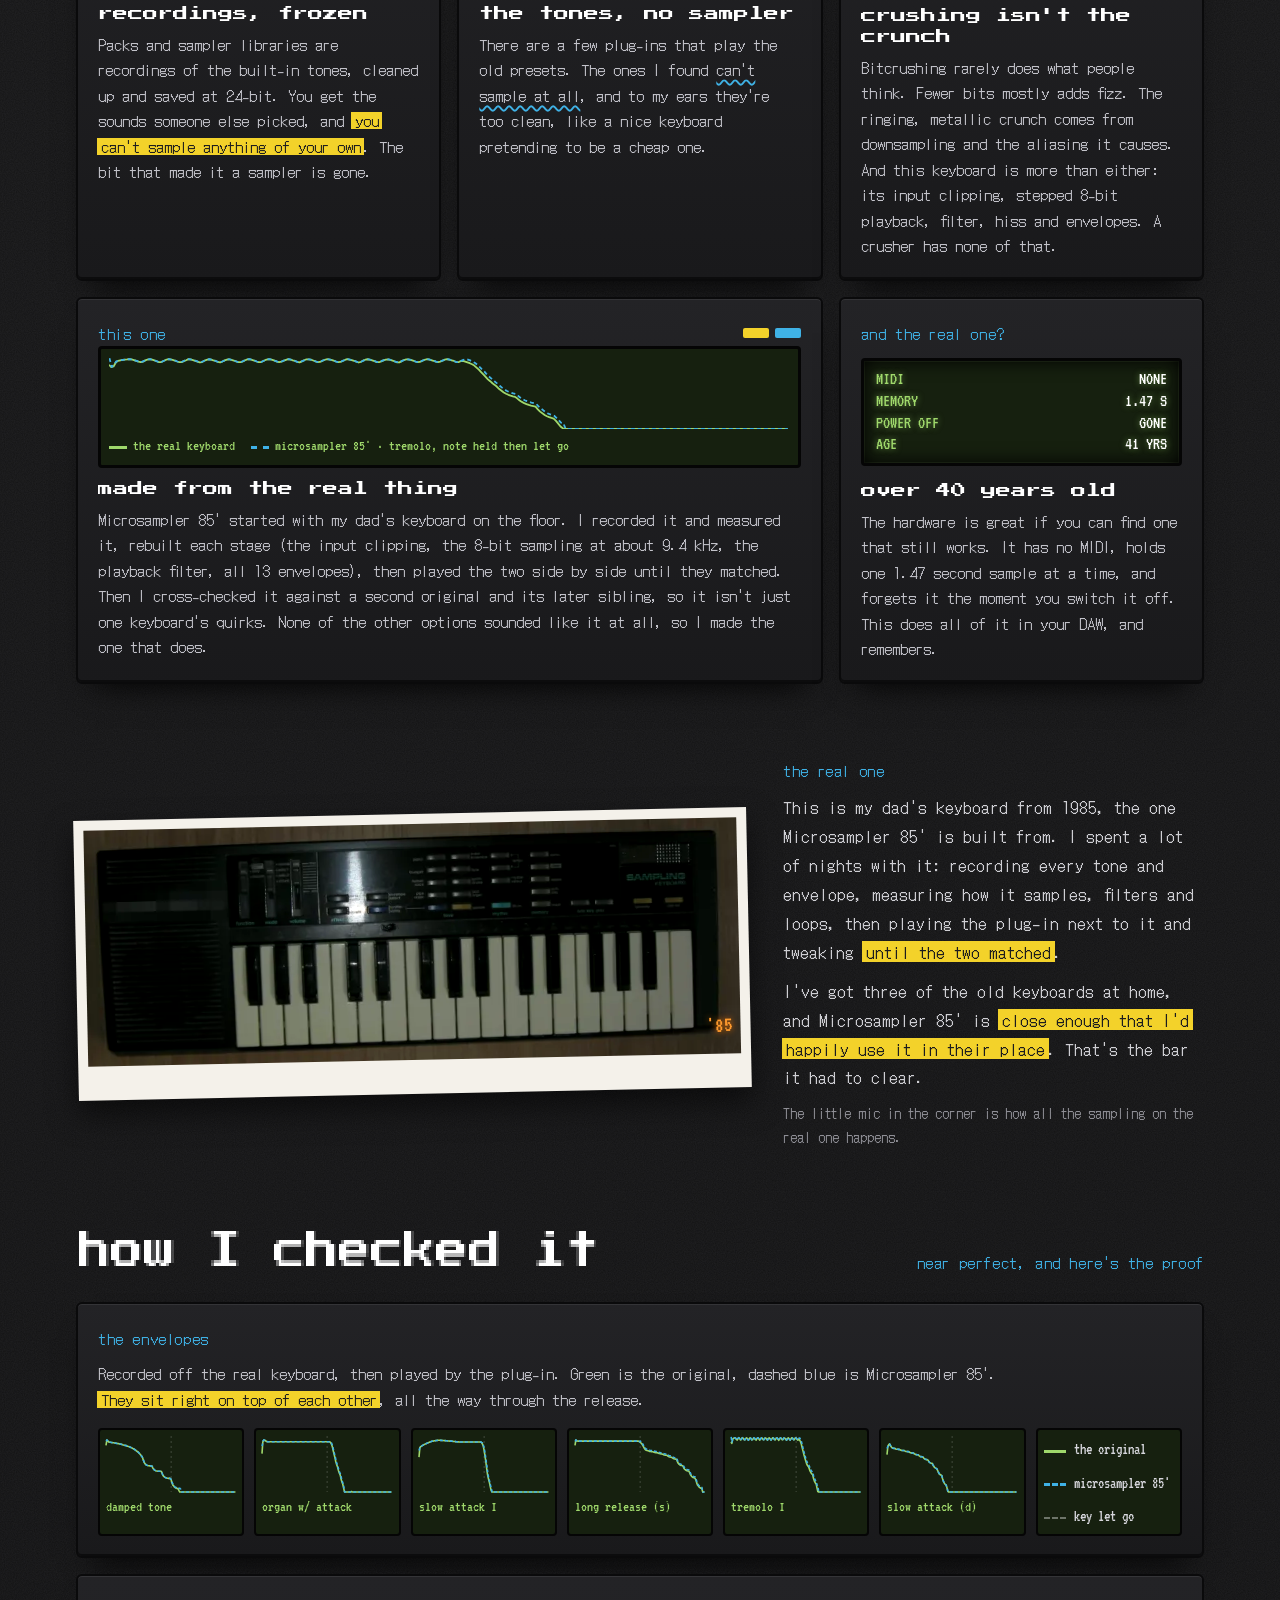
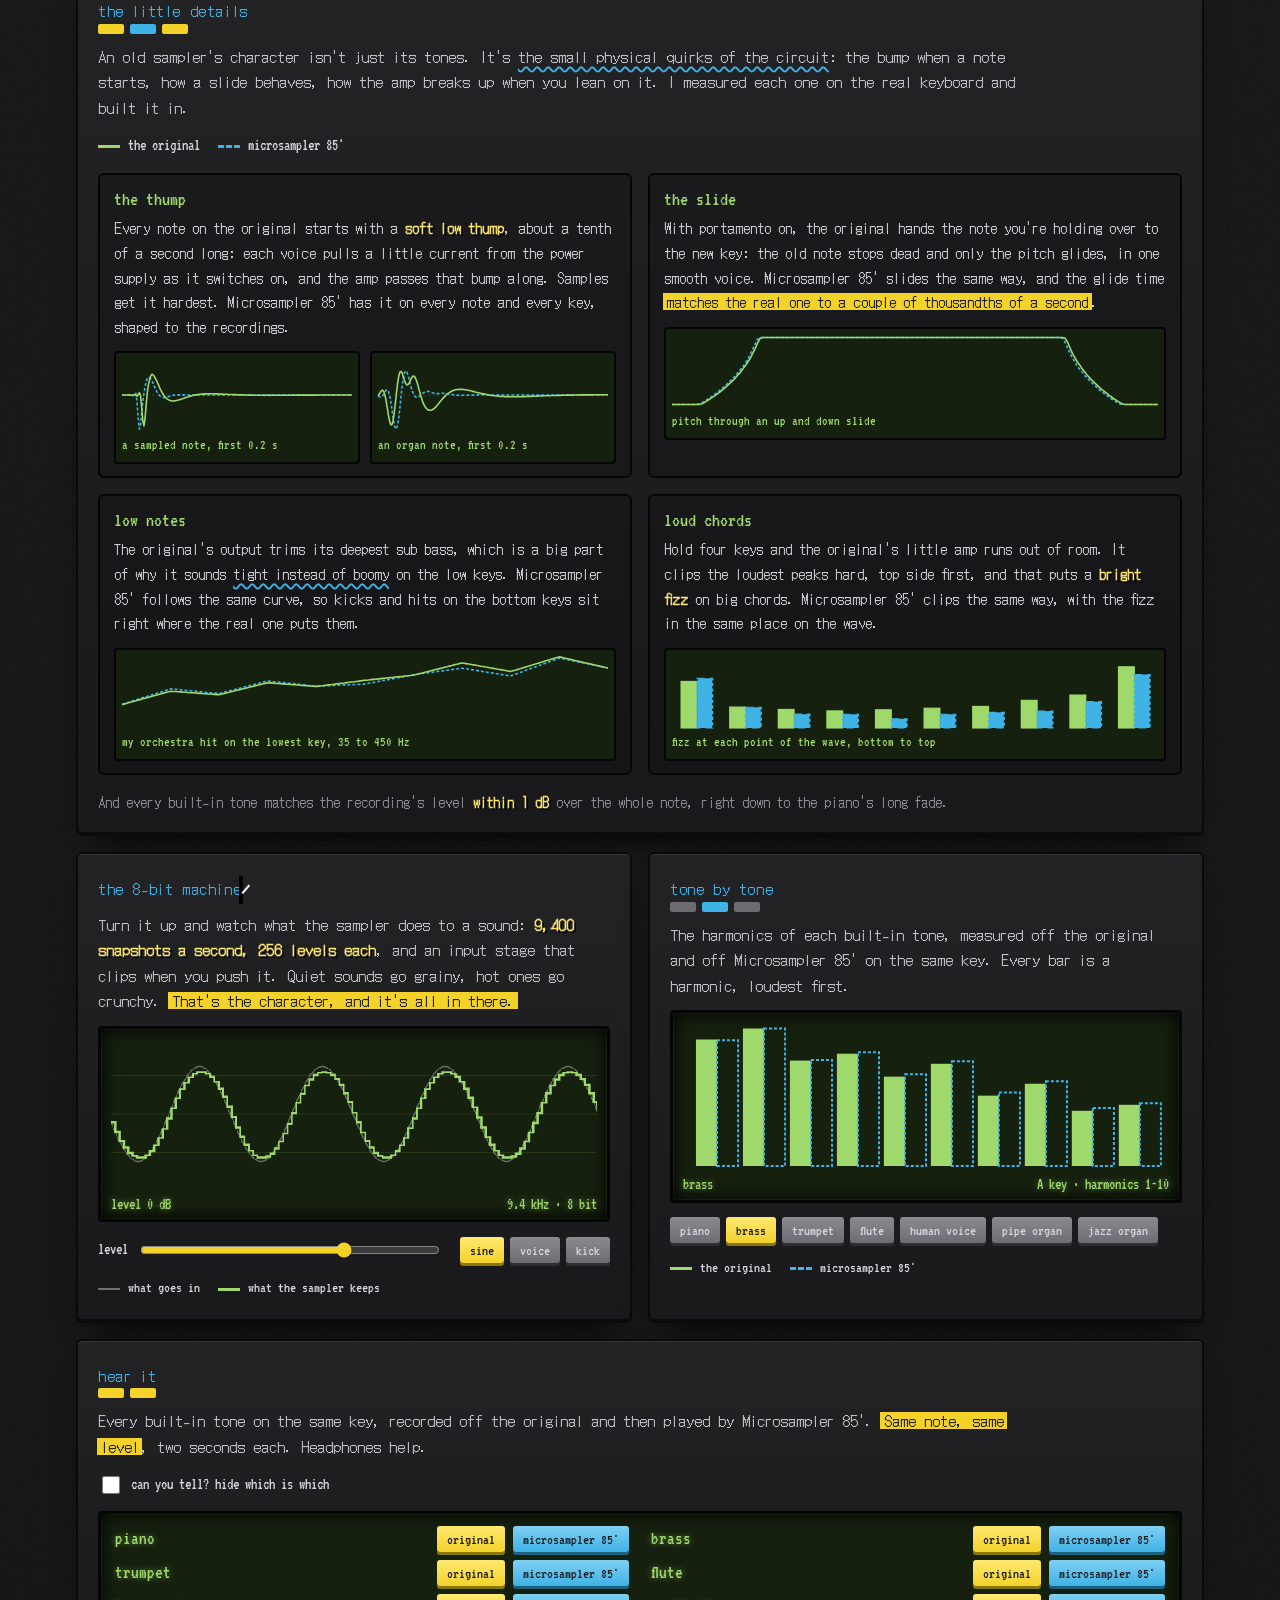
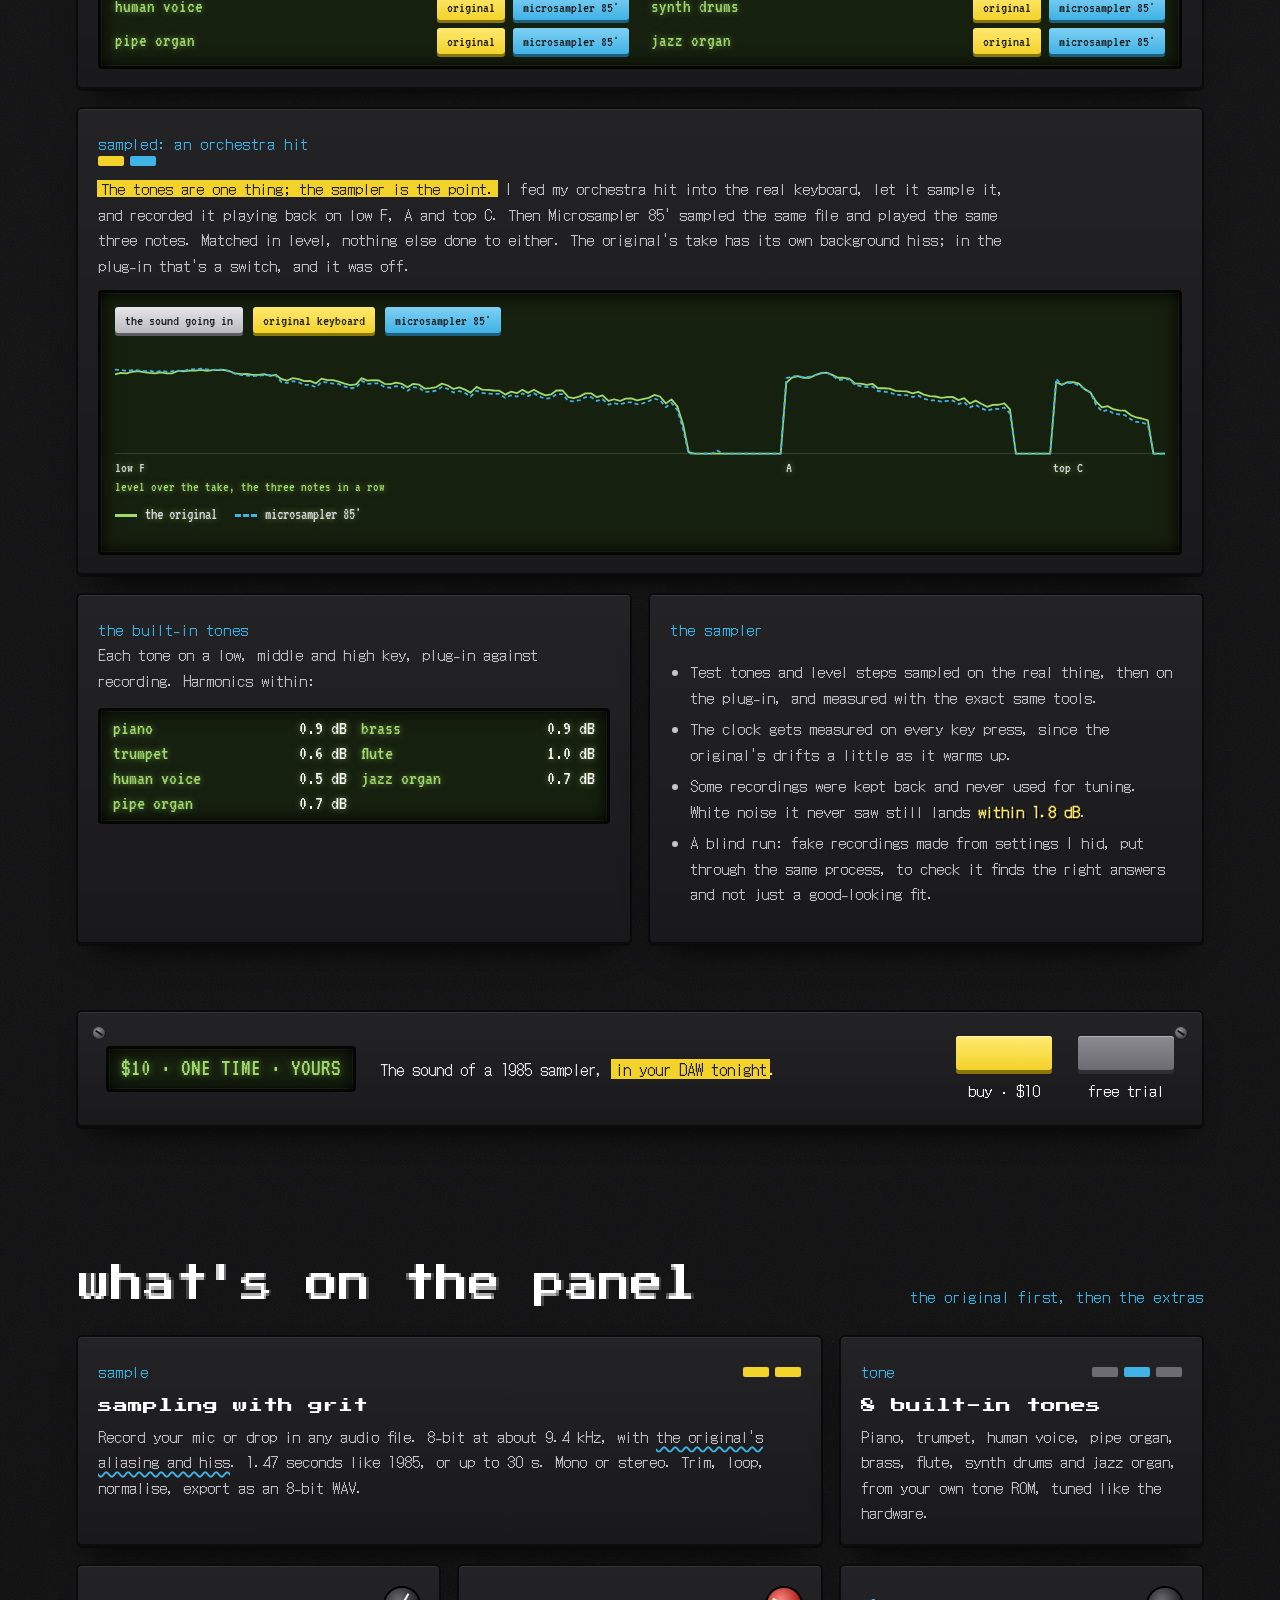
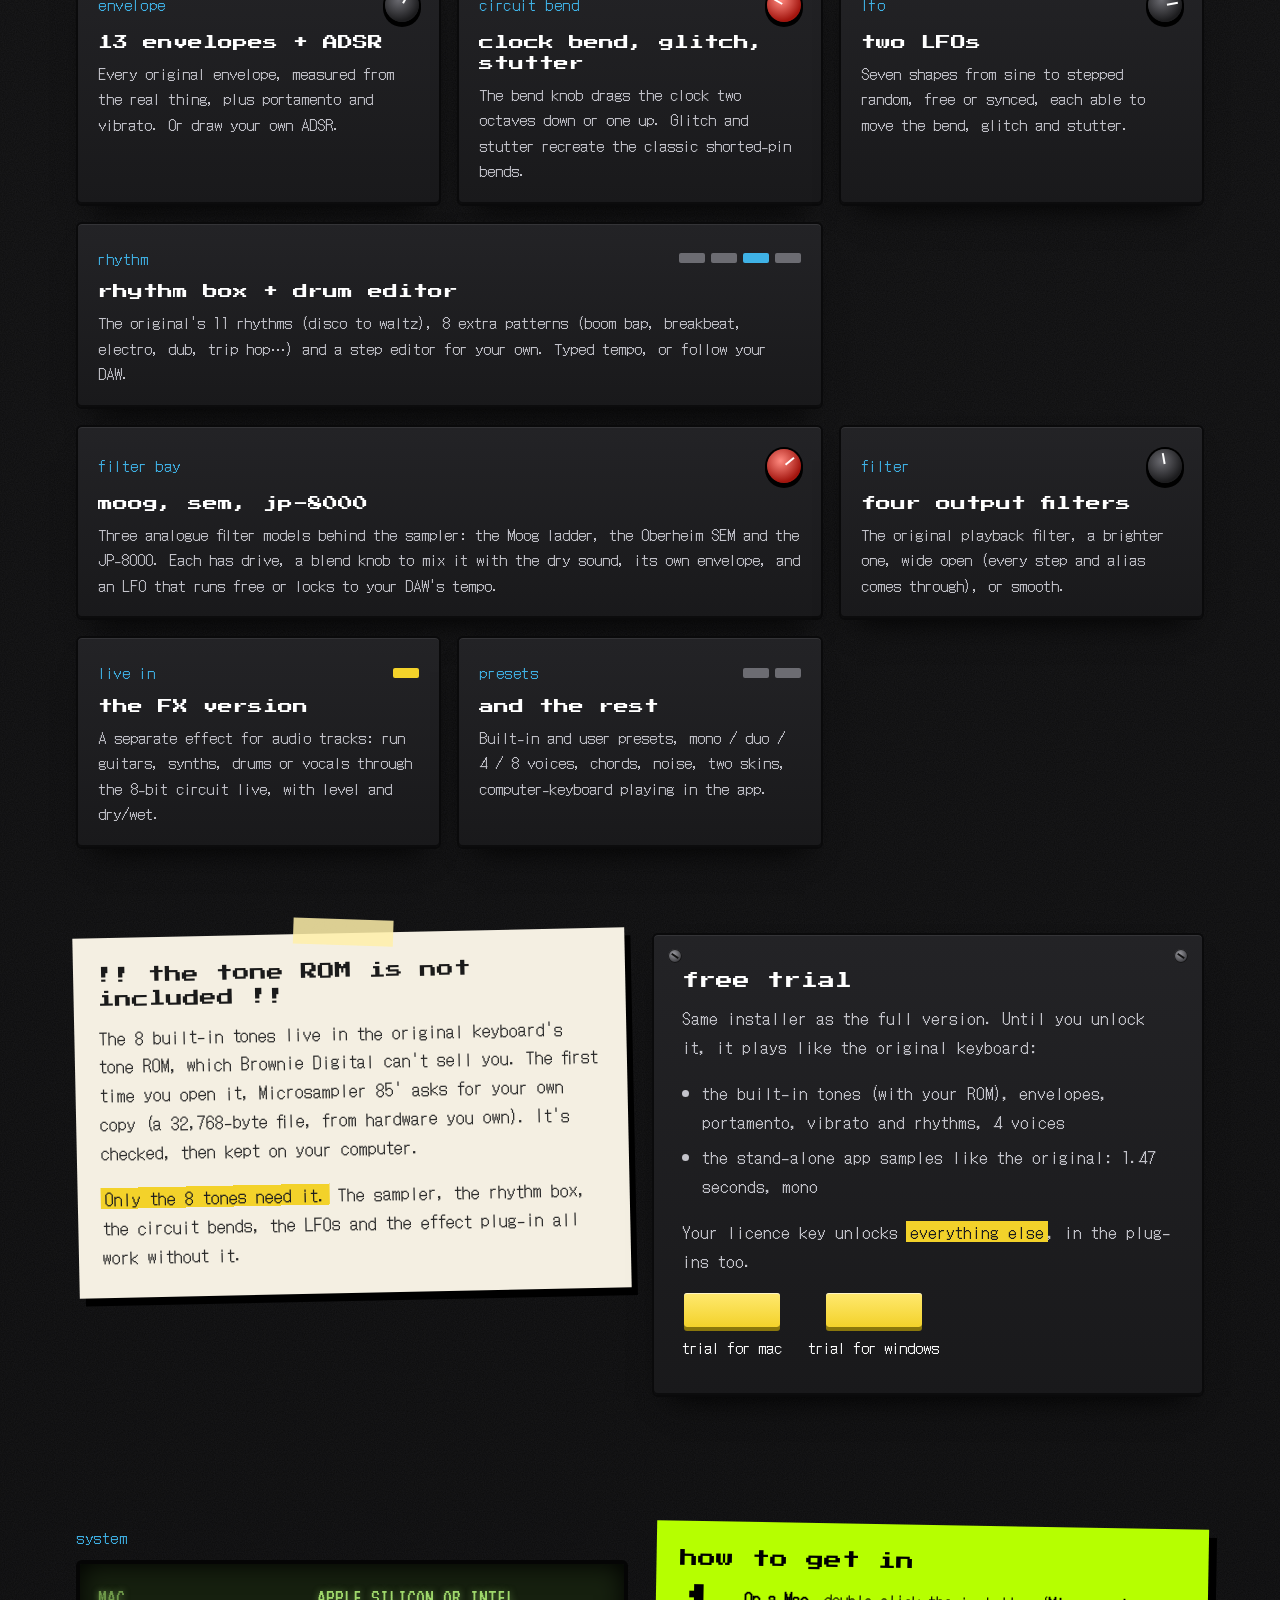
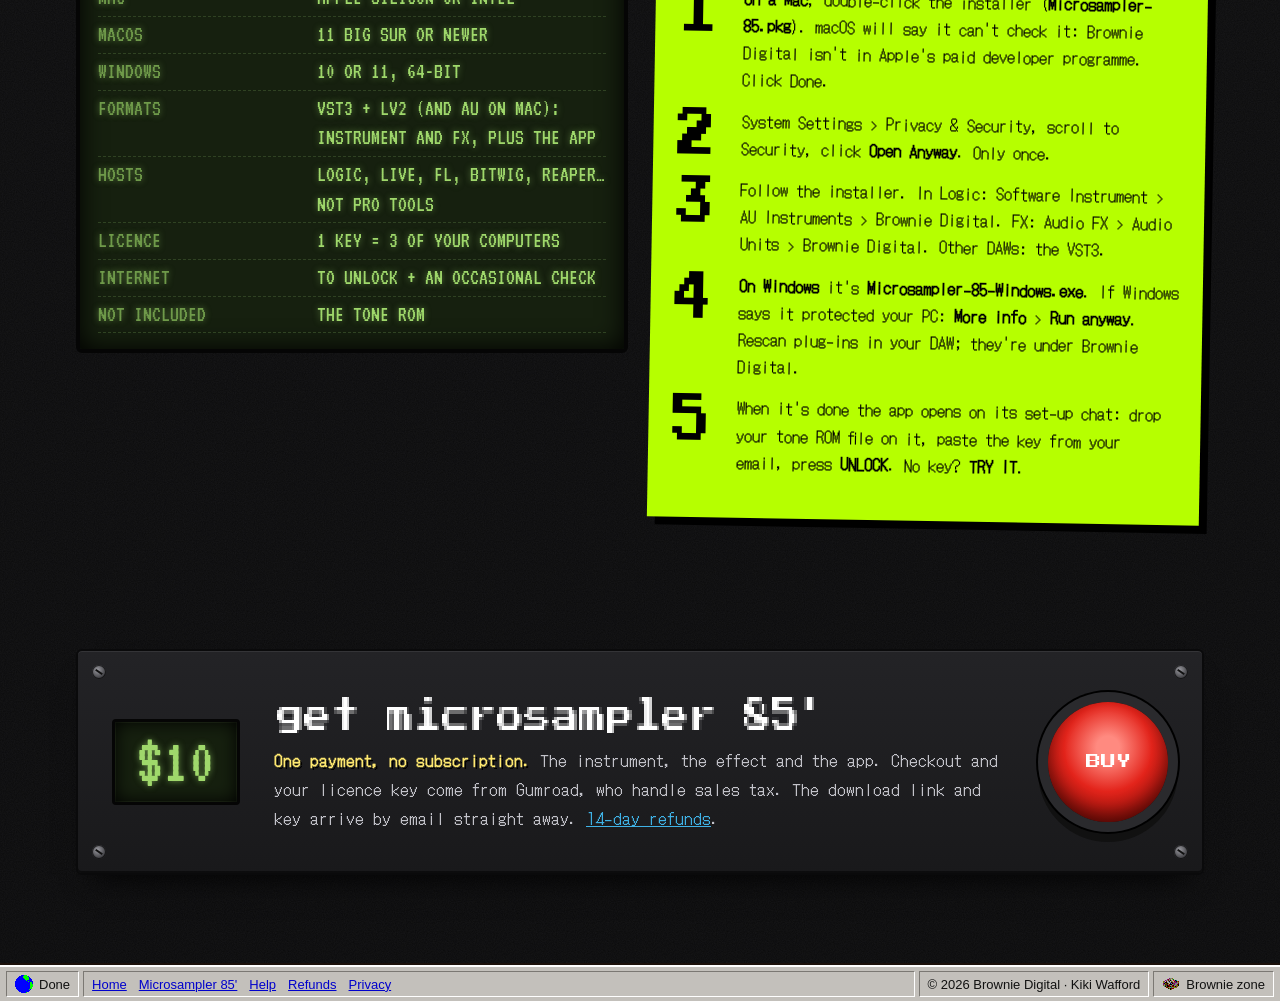
==== commit 9c30552f: "Tin Roof in the menu on the Microsampler 85', TurboSwine and Help pages" ====
--- a/microsampler-85/index.html
+++ b/microsampler-85/index.html
@@ -26,6 +26,7 @@
     <nav class="nav">
       <a href="../microsampler-85/" aria-current="page">Microsampler 85'</a>
       <a href="../turboswine/">TurboSwine</a>
+      <a href="../tinroof/">Tin Roof</a>
       <a href="../#stone">STONE</a>
       <a href="../#guestbook">Guestbook</a>
       <a href="../support/">Help</a>
